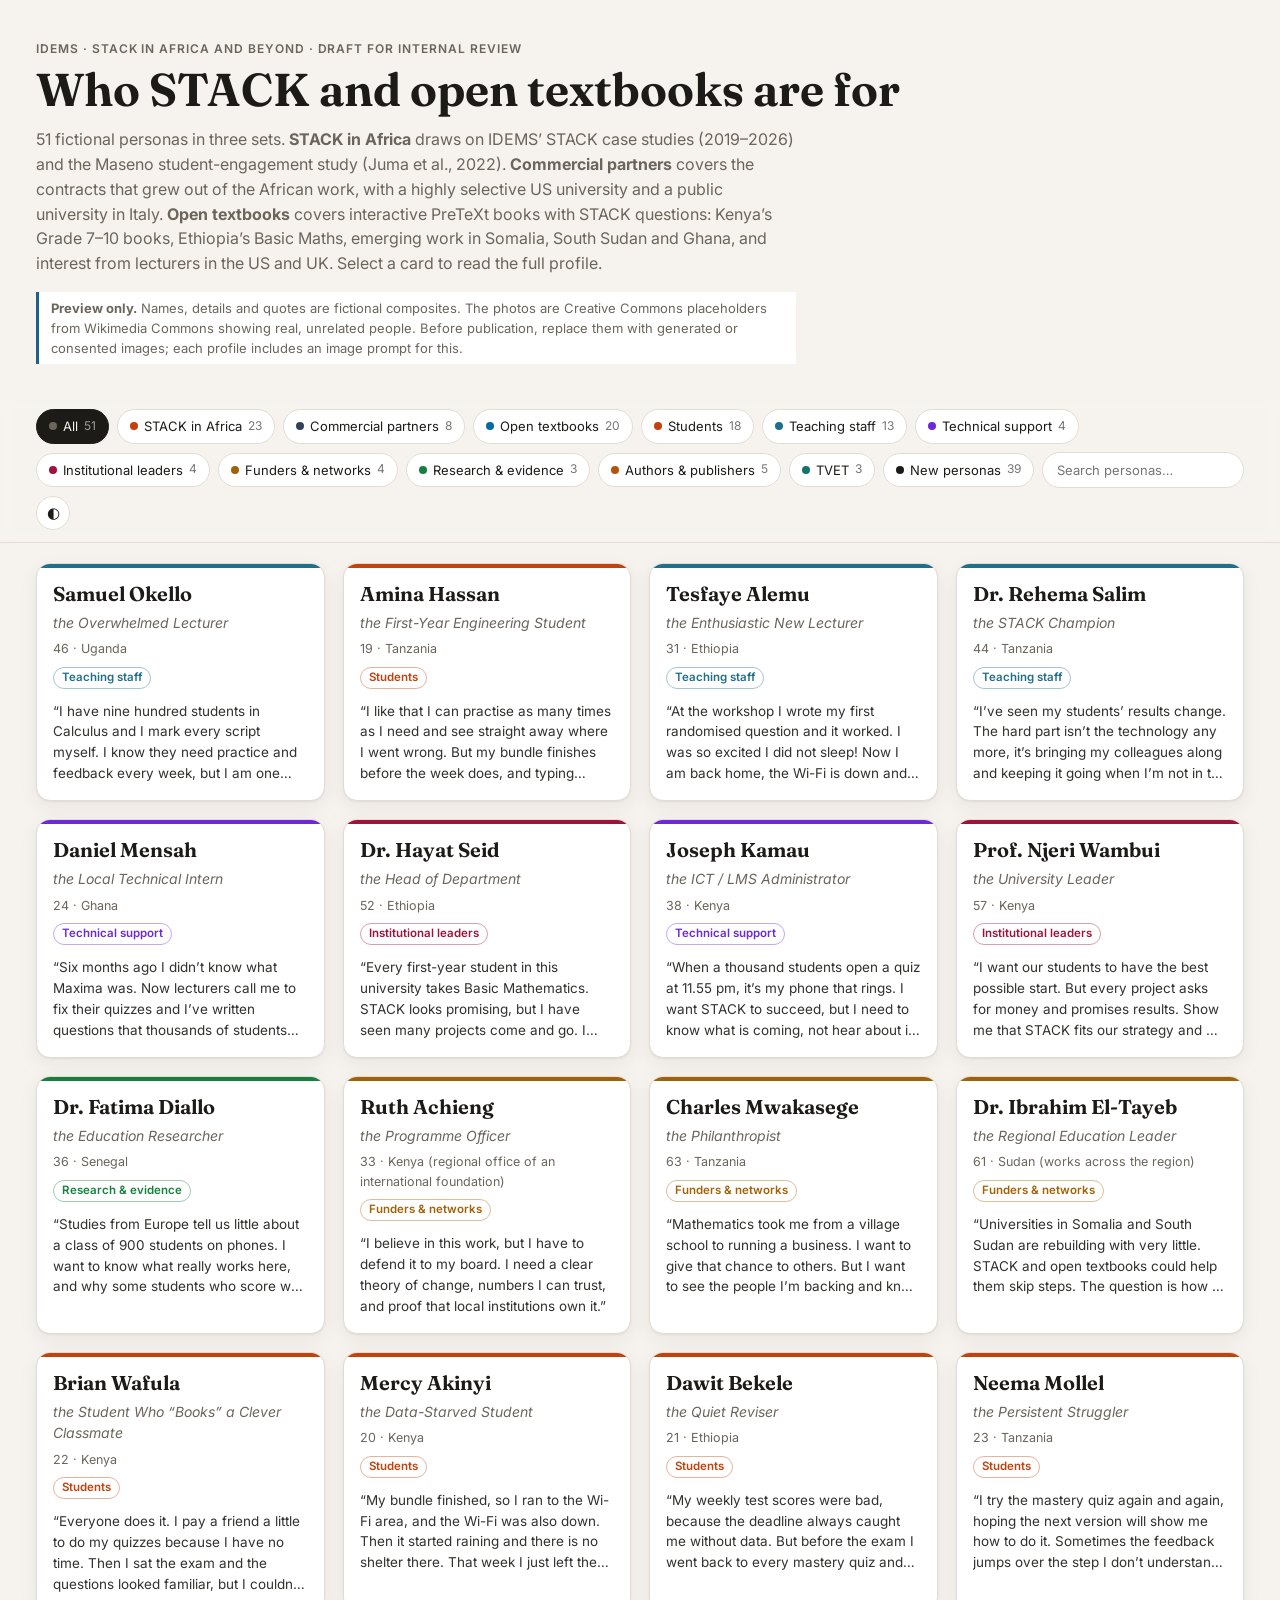
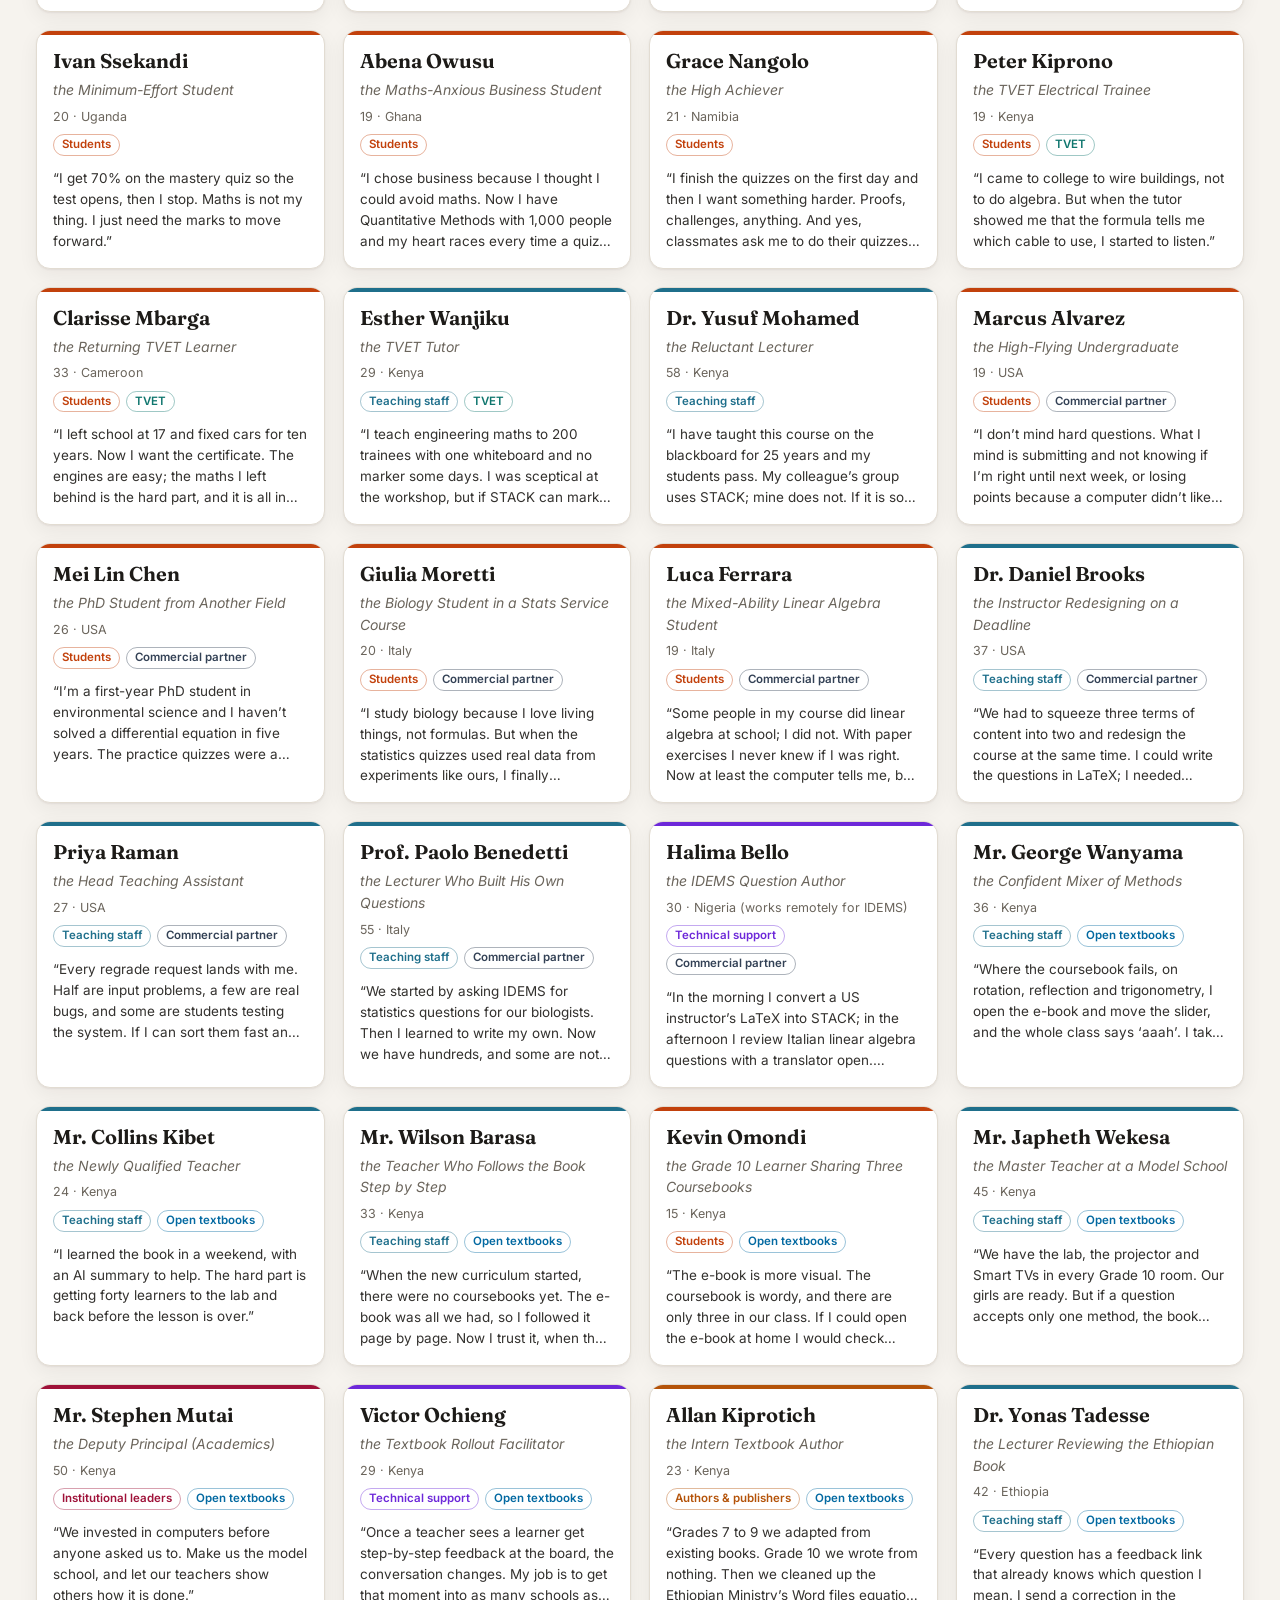
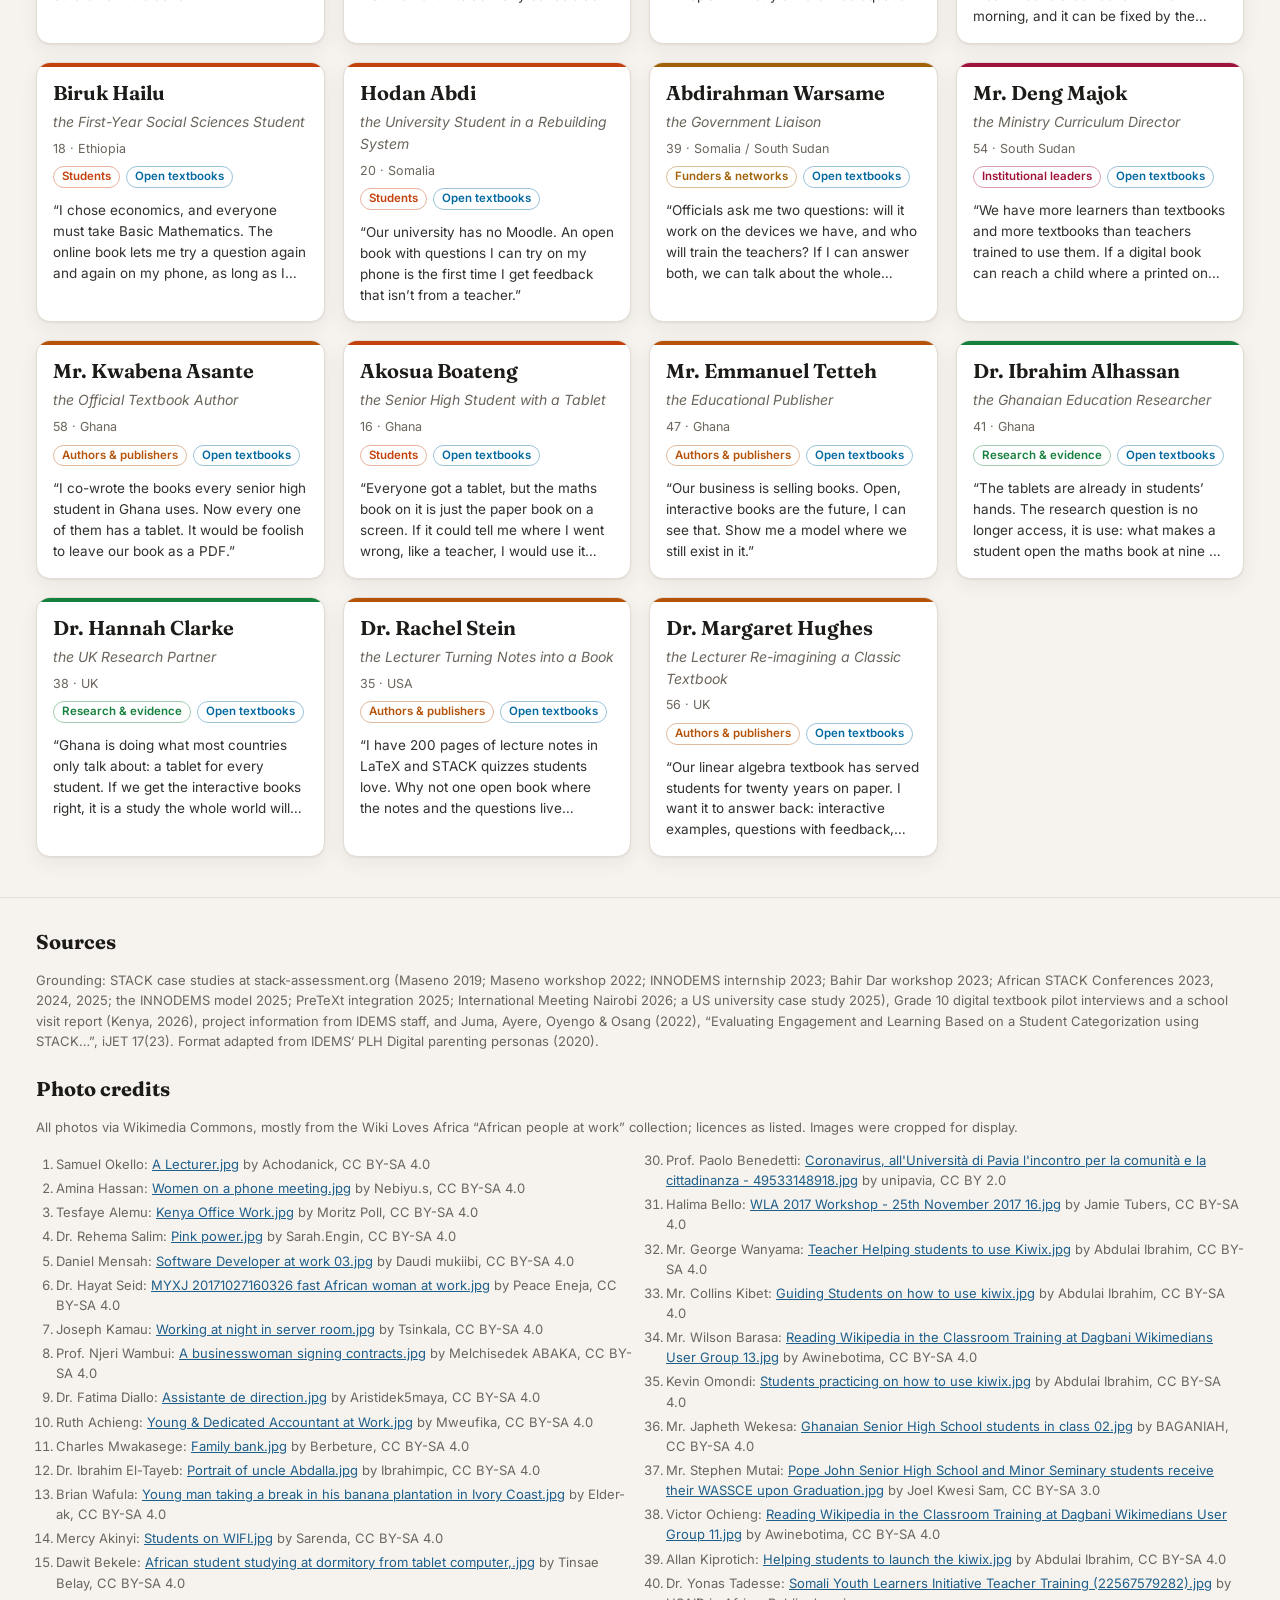
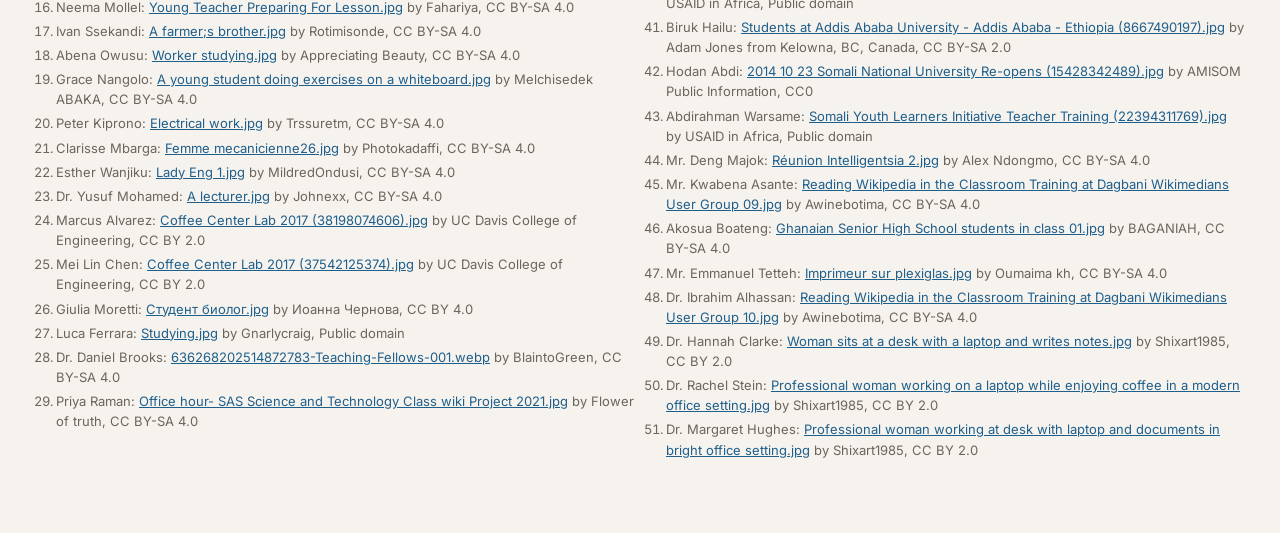
==== index.html @ 69624f54 "Fix first-name extraction for Mr/Mrs/Ms titles Co-Authored-By: Claude Opus 5.5 <noreply@anthropic.co" ====
<!doctype html>
<html lang="en">
<head>
<meta charset="utf-8">
<meta name="viewport" content="width=device-width, initial-scale=1">
<title>STACK in Africa Personas</title>
<link rel="preconnect" href="https://fonts.googleapis.com">
<link rel="preconnect" href="https://fonts.gstatic.com" crossorigin>
<link href="https://fonts.googleapis.com/css2?family=Fraunces:opsz,wght@9..144,500;9..144,650&family=Inter:wght@400;500;600&display=swap" rel="stylesheet">
<style>
:root {
  --bg: #f6f3ee;
  --surface: #ffffff;
  --surface-2: #f1ede6;
  --text: #1d1b18;
  --muted: #6b655c;
  --line: #e2dcd2;
  --accent: #1f5f8b;
  --shadow: 0 1px 2px rgba(30,25,15,.06), 0 6px 20px rgba(30,25,15,.06);
  --g-students: #c2410c;
  --g-teaching: #1f6f8b;
  --g-support: #6d28d9;
  --g-leadership: #9f1239;
  --g-funders: #a16207;
  --g-research: #15803d;
  --tvet: #0f766e;
  --commercial: #334155;
  --g-content: #b45309;
  --textbooks: #0369a1;
}
@media (prefers-color-scheme: dark) {
  :root:not([data-theme="light"]) {
    --bg: #161513; --surface: #1f1e1b; --surface-2: #2a2824; --text: #eeeae3; --muted: #a39d93;
    --line: #36332e; --accent: #7cb8e0; --shadow: 0 1px 2px rgba(0,0,0,.3), 0 6px 20px rgba(0,0,0,.25);
    --g-students: #fb923c; --g-teaching: #5ab4d6; --g-support: #a78bfa; --g-leadership: #fb7185;
    --g-funders: #facc15; --g-research: #4ade80; --tvet: #2dd4bf; --commercial: #cbd5e1; --g-content: #fbbf24; --textbooks: #38bdf8;
  }
}
:root[data-theme="dark"] {
  --bg: #161513; --surface: #1f1e1b; --surface-2: #2a2824; --text: #eeeae3; --muted: #a39d93;
  --line: #36332e; --accent: #7cb8e0; --shadow: 0 1px 2px rgba(0,0,0,.3), 0 6px 20px rgba(0,0,0,.25);
  --g-students: #fb923c; --g-teaching: #5ab4d6; --g-support: #a78bfa; --g-leadership: #fb7185;
  --g-funders: #facc15; --g-research: #4ade80; --tvet: #2dd4bf; --commercial: #cbd5e1; --g-content: #fbbf24; --textbooks: #38bdf8;
}
* { box-sizing: border-box; }
html { -webkit-text-size-adjust: 100%; }
body {
  margin: 0; background: var(--bg); color: var(--text);
  font: 15px/1.55 Inter, system-ui, -apple-system, "Segoe UI", sans-serif;
}
.wrap { max-width: 1240px; margin: 0 auto; padding: 0 16px; }
header.top { padding: 40px 0 20px; }
.eyebrow { font-size: 12px; letter-spacing: .08em; text-transform: uppercase; color: var(--muted); font-weight: 600; }
h1 { font-family: Fraunces, Georgia, serif; font-weight: 650; font-size: clamp(30px, 5vw, 46px); line-height: 1.1; margin: 6px 0 12px; }
.lede { max-width: 760px; color: var(--muted); font-size: 16px; margin: 0; }
.note {
  margin-top: 16px; max-width: 760px; font-size: 13px; color: var(--muted);
  border-left: 3px solid var(--accent); padding: 6px 12px; background: var(--surface);
}
.controls {
  position: sticky; top: 0; z-index: 5; background: color-mix(in srgb, var(--bg) 92%, transparent);
  backdrop-filter: blur(6px); padding: 12px 0; border-bottom: 1px solid var(--line); margin-bottom: 20px;
}
.controls .wrap { display: flex; flex-wrap: wrap; gap: 8px; align-items: center; }
.chip {
  border: 1px solid var(--line); background: var(--surface); color: var(--text); border-radius: 999px;
  padding: 6px 12px; font: inherit; font-size: 13px; cursor: pointer; display: inline-flex; align-items: center; gap: 6px;
}
.chip .dot { width: 8px; height: 8px; border-radius: 50%; background: var(--c, var(--muted)); }
.chip[aria-pressed="true"] { background: var(--text); color: var(--bg); border-color: var(--text); }
.chip .n { opacity: .6; font-size: 12px; }
.search {
  margin-left: auto; min-width: 0; flex: 1 1 180px; max-width: 260px; border: 1px solid var(--line); background: var(--surface);
  color: var(--text); border-radius: 999px; padding: 7px 14px; font: inherit; font-size: 13px;
}
.theme-btn { border: 1px solid var(--line); background: var(--surface); color: var(--text); border-radius: 999px; width: 34px; height: 34px; cursor: pointer; font-size: 15px; }
.grid { display: grid; grid-template-columns: repeat(auto-fill, minmax(270px, 1fr)); gap: 18px; padding-bottom: 40px; }
.card {
  background: var(--surface); border: 1px solid var(--line); border-radius: 14px; overflow: hidden;
  box-shadow: var(--shadow); display: flex; flex-direction: column; cursor: pointer; text-align: left;
  padding: 0; font: inherit; color: inherit; transition: transform .15s ease, box-shadow .15s ease;
}
.card:hover, .card:focus-visible { transform: translateY(-2px); box-shadow: 0 10px 28px rgba(30,25,15,.12); outline: none; }
.card:focus-visible { outline: 2px solid var(--accent); outline-offset: 2px; }
.card .ph { position: relative; aspect-ratio: 4/3; background: var(--surface-2); overflow: hidden; }
.card img { position: absolute; inset: 0; width: 100%; height: 100%; object-fit: cover; display: block; }
.num {
  position: absolute; top: 10px; left: 10px; background: var(--surface); color: var(--text); border-radius: 999px;
  font-size: 12px; font-weight: 600; padding: 2px 9px; box-shadow: var(--shadow);
}
.newtag {
  position: absolute; top: 10px; right: 10px; background: var(--text); color: var(--bg);
  border-radius: 999px; font-size: 11px; font-weight: 600; padding: 2px 8px; letter-spacing: .03em;
}
.card .body { padding: 14px 16px 16px; display: flex; flex-direction: column; gap: 6px; flex: 1; border-top: 4px solid var(--c); }
.name { font-family: Fraunces, Georgia, serif; font-size: 20px; font-weight: 650; line-height: 1.2; margin: 0; }
.tagline { font-style: italic; color: var(--muted); font-size: 14px; margin: 0; }
.meta { font-size: 12.5px; color: var(--muted); }
.tags { display: flex; flex-wrap: wrap; gap: 6px; margin-top: 2px; }
.tag { font-size: 11.5px; font-weight: 600; color: var(--c); border: 1px solid color-mix(in srgb, var(--c) 40%, transparent); border-radius: 999px; padding: 1px 8px; }
.card blockquote { margin: 6px 0 0; font-size: 13.5px; color: var(--text); opacity: .9; display: -webkit-box; -webkit-line-clamp: 4; -webkit-box-orient: vertical; overflow: hidden; }
.empty { color: var(--muted); padding: 40px 0; text-align: center; display: none; }

/* Profile dialog */
dialog {
  border: none; padding: 0; width: min(1000px, calc(100vw - 24px)); max-height: calc(100vh - 24px);
  border-radius: 16px; background: var(--surface); color: var(--text); box-shadow: 0 20px 60px rgba(0,0,0,.35);
}
dialog::backdrop { background: rgba(15,12,8,.55); }
.pf { display: grid; grid-template-columns: 340px 1fr; }
.pf-side { background: var(--surface-2); padding: 20px; display: flex; flex-direction: column; gap: 14px; }
.pf-side img { width: 100%; aspect-ratio: 1/1; object-fit: cover; border-radius: 10px; display: block; }
.pf-quote {
  margin: 0; background: color-mix(in srgb, var(--c) 14%, var(--surface)); border-left: 4px solid var(--c);
  padding: 14px 16px; border-radius: 8px; font-family: Fraunces, Georgia, serif; font-style: italic; font-size: 16px; line-height: 1.45;
}
.pf-main { padding: 22px 26px 26px; overflow: auto; }
.pf-head { display: flex; align-items: flex-start; gap: 12px; margin-bottom: 14px; }
.pf-head h2 { font-family: Fraunces, Georgia, serif; font-size: 28px; margin: 0; line-height: 1.15; }
.pf-head .tagline { font-size: 16px; }
.close { margin-left: auto; border: 1px solid var(--line); background: var(--surface); color: var(--text); border-radius: 999px; width: 36px; height: 36px; font-size: 18px; cursor: pointer; flex: none; }
.sections { display: grid; grid-template-columns: 1fr 1fr; gap: 6px 28px; }
.sec h3 { font-size: 12px; letter-spacing: .08em; text-transform: uppercase; margin: 14px 0 6px; color: var(--c); }
.sec ul { margin: 0; padding-left: 18px; }
.sec li { margin: 3px 0; font-size: 14px; }
.grounded { font-size: 12.5px; color: var(--muted); border-top: 1px dashed var(--line); margin-top: 18px; padding-top: 10px; }
details.prompt { font-size: 12.5px; color: var(--muted); }
details.prompt summary { cursor: pointer; font-weight: 600; color: var(--text); }
details.prompt p { margin: 8px 0 0; background: var(--surface); border: 1px solid var(--line); border-radius: 8px; padding: 10px; font-family: ui-monospace, Consolas, monospace; font-size: 12px; line-height: 1.5; }
.credit { font-size: 11.5px; color: var(--muted); }
.credit a { color: inherit; }
.nav { display: flex; gap: 8px; margin-top: 18px; }
.nav button { border: 1px solid var(--line); background: var(--surface); color: var(--text); border-radius: 999px; padding: 6px 14px; font: inherit; font-size: 13px; cursor: pointer; }

footer { border-top: 1px solid var(--line); padding: 28px 0 60px; color: var(--muted); font-size: 13px; }
footer h2 { font-family: Fraunces, Georgia, serif; color: var(--text); font-size: 20px; margin: 0 0 8px; }
footer ol { padding-left: 20px; columns: 2 380px; column-gap: 32px; }
footer li { margin: 4px 0; break-inside: avoid; }
footer a { color: var(--accent); }

@media (max-width: 760px) {
  .pf { grid-template-columns: 1fr; }
  .pf-side img { aspect-ratio: 4/3; }
  .sections { grid-template-columns: 1fr; }
  .pf-main { padding: 18px 16px 22px; }
  .search { max-width: none; margin-left: 0; flex-basis: 100%; }
}
@media print {
  .controls, .theme-btn { display: none; }
  .card { break-inside: avoid; box-shadow: none; }
}
</style>
</head>
<body>
<header class="top">
  <div class="wrap">
    <div class="eyebrow">IDEMS · STACK in Africa and beyond · Draft for internal review</div>
    <h1>Who STACK and open textbooks are for</h1>
    <p class="lede"><span id="count">51</span> fictional personas in three sets. <strong>STACK in Africa</strong> draws on IDEMS’ STACK case studies (2019–2026) and the Maseno student-engagement study (Juma et al., 2022). <strong>Commercial partners</strong> covers the contracts that grew out of the African work, with a highly selective US university and a public university in Italy. <strong>Open textbooks</strong> covers interactive PreTeXt books with STACK questions: Kenya’s Grade 7–10 books, Ethiopia’s Basic Maths, emerging work in Somalia, South Sudan and Ghana, and interest from lecturers in the US and UK. Select a card to read the full profile.</p>
    <p class="note"><strong>Preview only.</strong> Names, details and quotes are fictional composites. The photos are Creative Commons placeholders from Wikimedia Commons showing real, unrelated people. Before publication, replace them with generated or consented images; each profile includes an image prompt for this.</p>
  </div>
</header>

<nav class="controls" aria-label="Filter personas">
  <div class="wrap" id="filters"></div>
</nav>

<main class="wrap">
  <div class="grid" id="grid"></div>
  <p class="empty" id="empty">No personas match that filter.</p>
</main>

<footer>
  <div class="wrap">
    <h2>Sources</h2>
    <p>Grounding: STACK case studies at stack-assessment.org (Maseno 2019; Maseno workshop 2022; INNODEMS internship 2023; Bahir Dar workshop 2023; African STACK Conferences 2023, 2024, 2025; the INNODEMS model 2025; PreTeXt integration 2025; International Meeting Nairobi 2026; a US university case study 2025), Grade 10 digital textbook pilot interviews and a school visit report (Kenya, 2026), project information from IDEMS staff, and Juma, Ayere, Oyengo &amp; Osang (2022), “Evaluating Engagement and Learning Based on a Student Categorization using STACK…”, iJET 17(23). Format adapted from IDEMS’ PLH Digital parenting personas (2020).</p>
    <h2 style="margin-top:22px">Photo credits</h2>
    <p>All photos via Wikimedia Commons, mostly from the Wiki Loves Africa “African people at work” collection; licences as listed. Images were cropped for display.</p>
    <ol id="credits"></ol>
  </div>
</footer>

<dialog id="dlg" aria-labelledby="dlg-title"></dialog>

<script>
const GROUPS = {
  students:   { label: "Students", color: "var(--g-students)" },
  teaching:   { label: "Teaching staff", color: "var(--g-teaching)" },
  support:    { label: "Technical support", color: "var(--g-support)" },
  leadership: { label: "Institutional leaders", color: "var(--g-leadership)" },
  funders:    { label: "Funders & networks", color: "var(--g-funders)" },
  research:   { label: "Research & evidence", color: "var(--g-research)" },
  content:    { label: "Authors & publishers", color: "var(--g-content)" },
};

const PERSONAS = [
{
  id: "p01", isNew: false, group: "teaching", tvet: false, pos: "45% 35%",
  name: "Samuel Okello", tagline: "the Overwhelmed Lecturer", where: "Uganda", age: 46,
  quote: "I have nine hundred students in Calculus and I mark every script myself. I know they need practice and feedback every week, but I am one man. There has to be a better way.",
  background: ["46 years old; married with three children", "Mathematics lecturer for 14 years", "Teaches four courses a semester, including a compulsory first-year service course of 800–1,200 students", "Has no teaching assistants; gives at most two paper tests per course because that is all he can mark", "Has heard colleagues talk about STACK at a regional workshop but has never logged in"],
  looking: ["A way to give weekly practice and feedback without weekly marking", "Ready-made, good-quality questions for the courses he already teaches", "Someone nearby to call when something breaks the night before a deadline", "Proof that it works for students like his, not just in Europe"],
  hopes: ["Students who actually understand calculus rather than cram it", "Evenings and weekends back with his family", "Time to finish the research paper he started three years ago"],
  worries: ["That a new system will be one more job on top of everything else", "Students without phones or data being left behind", "Being blamed if online quizzes go wrong in front of 900 students", "Cheating he cannot see"],
  day: ["Up at 5.30 am; marks scripts before breakfast", "Lectures back-to-back in a hall where the back rows cannot hear him", "Queue of students at his office door during lunch", "Evening: more marking, then WhatsApp messages from class representatives", "Uses a laptop and an Android phone; home internet is patchy"],
  grounded: "Large service courses (500–1,200 students) and lecturers teaching four or more courses without support (Maseno 2019; Juma et al. 2022).",
  prompt: "Documentary-style photo of a Ugandan man in his mid-40s, mathematics lecturer, short greying hair, button-up shirt, standing at the front of a very large crowded university lecture hall with a stack of paper scripts under his arm, tired but determined expression, natural window light, realistic, candid, 35mm.",
},
{
  id: "p02", isNew: false, group: "students", tvet: false, pos: "55% 30%",
  name: "Amina Hassan", tagline: "the First-Year Engineering Student", where: "Tanzania", age: 19,
  quote: "I like that I can practise as many times as I need and see straight away where I went wrong. But my bundle finishes before the week does, and typing maths on this small screen takes forever.",
  background: ["19 years old; first in her family at university", "First-year engineering student taking compulsory mathematics", "Does all her coursework on a mid-range smartphone; shares a laptop with three roommates", "Buys mobile data weekly; campus Wi-Fi is slow at peak times", "Strong in school maths but shaken by the jump to university level"],
  looking: ["Practice she can do on her phone, in short sessions, offline where possible", "Feedback that shows the steps, not just right or wrong", "Help with typing expressions: brackets, powers, “*”", "Deadlines that allow for days without data"],
  hopes: ["Pass first-year maths well enough to stay in engineering", "Understand concepts rather than memorise procedures", "Make her family proud and get a good job"],
  worries: ["Losing marks because of syntax, not maths", "Running out of data on a test day", "Falling behind and being too shy to ask the lecturer", "Exam anxiety"],
  day: ["Up at 6 am; quiz practice on the bus while her bundle lasts", "Lectures and labs until 4 pm", "Studies in the library where Wi-Fi is strongest", "Does mastery quizzes late at night when the network is quieter"],
  grounded: "Most students use personal smartphones with purchased data (Maseno 2019); difficulty entering maths on phones (Nairobi 2026).",
  prompt: "Natural photo of a 19-year-old Tanzanian woman engineering student, braided hair, casual top, sitting on campus steps concentrating on a maths problem on her smartphone, notebook with equations on her lap, soft afternoon light, realistic, candid.",
},
{
  id: "p03", isNew: false, group: "teaching", tvet: false, pos: "35% 35%",
  name: "Tesfaye Alemu", tagline: "the Enthusiastic New Lecturer", where: "Ethiopia", age: 31,
  quote: "At the workshop I wrote my first randomised question and it worked. I was so excited I did not sleep! Now I am back home, the Wi-Fi is down and I have no one to ask.",
  background: ["31 years old; single", "Mathematics lecturer for three years; finished his MSc recently", "Attended a five-day STACK workshop and authored his first questions there", "Comfortable with computers but has never written LaTeX or Maxima before", "Teaches the compulsory Basic Mathematics course that every first-year student takes"],
  looking: ["A mentor he can message when a question will not behave", "Templates and examples he can adapt quickly", "A community of other new authors so he is not the only one in his department", "Recognition that authoring questions is real academic work"],
  hopes: ["Build a full STACK course for his students", "Present his work at the next African STACK Conference", "Start a PhD in mathematics education"],
  worries: ["That his questions have bugs students will find before he does", "Colleagues seeing STACK as a distraction", "Losing momentum once the workshop excitement fades", "Unreliable internet and power"],
  day: ["Morning lectures to first-year groups", "Afternoons preparing materials and invigilating", "Evenings on the STACK question bank, testing his questions on his phone", "Checks the African STACK community chat before bed"],
  grounded: "Workshop participants found authoring exciting but “time-consuming, requires a little ICT experience” (Maseno 2022, Bahir Dar 2023).",
  prompt: "Realistic photo of a 31-year-old Ethiopian man, mathematics lecturer, short hair, smart casual shirt, sitting at a desk in a modest university office smiling at a laptop showing a maths question with formulas, notebook full of equations beside him, natural light.",
},
{
  id: "p04", isNew: false, group: "teaching", tvet: false, pos: "40% 30%",
  name: "Dr. Rehema Salim", tagline: "the STACK Champion", where: "Tanzania", age: 44,
  quote: "I’ve seen my students’ results change. The hard part isn’t the technology any more, it’s bringing my colleagues along and keeping it going when I’m not in the room.",
  background: ["44 years old; married with two teenagers", "Senior lecturer in mathematics; has used STACK in her courses for six years", "Moved her department’s continuous assessment for three large courses (1,000+ students each) onto STACK", "Trains colleagues informally and presents at the African STACK Conference", "Sits on the African STACK Community leadership team"],
  looking: ["Time and recognition from her university for mentoring others", "A clear training path she can point new colleagues to", "Ways to share and reuse questions with other universities", "Data she can show management"],
  hopes: ["See STACK used across her whole department, not just in her own courses", "Build a regional network of mentors", "Publish on what has worked locally"],
  worries: ["Burnout: she is the person everyone calls", "Progress stopping if she moves or is promoted", "Uneven use across parallel groups making students’ experiences unfair", "Funding for servers and support"],
  day: ["Up at 5 am for prayers; prepares children for school", "Lectures in the morning; afternoon meetings", "Answers colleagues’ STACK questions on WhatsApp throughout the day", "Reviews analytics to see which topics students struggle with"],
  grounded: "Long-term adopters at Dar es Salaam, MMUST and Maseno; the Community Leadership Team set up in 2023; uneven uptake across groups (Nairobi 2026).",
  prompt: "Warm realistic portrait of a confident Tanzanian woman in her mid-40s wearing a patterned hijab, senior mathematics lecturer, seated at an office desk with a laptop open to a quiz analytics dashboard, colleague leaning in to look, natural light, candid.",
},
{
  id: "p05", isNew: false, group: "support", tvet: false, pos: "45% 40%",
  name: "Daniel Mensah", tagline: "the Local Technical Intern", where: "Ghana", age: 24,
  quote: "Six months ago I didn’t know what Maxima was. Now lecturers call me to fix their quizzes and I’ve written questions that thousands of students use. I just hope there’s a job at the end of it.",
  background: ["24 years old; single", "Recent mathematics graduate", "One of the first interns at a new local STACK hub organisation", "Authors and reviews questions, sets up Moodle courses and supports lecturers", "Learning LaTeX, HTML and JavaScript as he goes; mentored remotely by experienced staff"],
  looking: ["Structured mentoring and code review", "A recognised certificate or career pathway", "Peers in other countries to learn from", "A reliable laptop and internet"],
  hopes: ["Become a STACK trainer and lead his own team", "Do a Master’s in mathematics education or data science", "Help build the hub into a lasting organisation"],
  worries: ["Short-term contracts and no clear next step", "Being out of his depth when a lecturer’s course breaks before an exam", "Juggling requests from several universities at once", "Remote training that does not fit local realities"],
  day: ["Weekly team meeting online with mentors", "Morning: authors and peer-reviews questions", "Afternoon: on site at a university helping a lecturer set up a course", "Evening: tutorials on Maxima; helps students locked out of Moodle"],
  grounded: "INNODEMS internship 2023 (four interns grew to 14 staff by 2025); GHAIDEMS volunteering to host 2027 (Nairobi 2026).",
  prompt: "Realistic photo of a 24-year-old Ghanaian man, recent graduate, short hair, black t-shirt, smiling while working on a laptop at a shared office desk with code and maths on screen, other workstations in background, bright natural light.",
},
{
  id: "p06", isNew: false, group: "leadership", tvet: false, pos: "70% 22%",
  name: "Dr. Hayat Seid", tagline: "the Head of Department", where: "Ethiopia", age: 52,
  quote: "Every first-year student in this university takes Basic Mathematics. STACK looks promising, but I have seen many projects come and go. I need it to work for 6,000 students, and after the funding ends.",
  background: ["52 years old; married with four children", "Head of a mathematics department with 30+ staff", "Responsible for a compulsory course taken by every first-year student", "Has had to deliver remedial courses and exit-exam preparation at short notice under national policy", "Signed her department up to a cross-university teaching team"],
  looking: ["Clear evidence that STACK improves results in her context", "A realistic plan for staffing, servers and support", "Shared materials she can adopt instead of building from scratch", "Formal agreements that protect her department’s ownership"],
  hopes: ["A consistent, high-quality Basic Mathematics course across all sections", "Staff workload that is manageable", "A department known nationally for good teaching"],
  worries: ["Pilots that depend on one enthusiastic person", "National policy changes arriving with weeks’ notice", "Political instability disrupting teaching", "Server capacity at exam time"],
  day: ["Early meetings with the dean and faculty", "Timetabling and staffing crises before lunch", "Reviews exam papers and course reports", "Evenings reading Ministry circulars and emails at home"],
  grounded: "Bahir Dar 2023 (remedial courses, exit exams, a redesigned course for up to 1,500 students); MoU and collaborative teaching team (2025).",
  prompt: "Realistic photo of an Ethiopian woman in her early 50s wearing a light headscarf, head of a university mathematics department, seated at an office desk reviewing a printed course report with a laptop open, shelves of files behind, calm and authoritative, natural light.",
},
{
  id: "p07", isNew: false, group: "support", tvet: false, pos: "50% 40%",
  name: "Joseph Kamau", tagline: "the ICT / LMS Administrator", where: "Kenya", age: 38,
  quote: "When a thousand students open a quiz at 11.55 pm, it’s my phone that rings. I want STACK to succeed, but I need to know what is coming, not hear about it at midnight.",
  background: ["38 years old; married with two children", "Runs the university’s Moodle and other systems with a team of three", "Supports every faculty, not just mathematics", "Has upgraded Moodle and seen plugins break afterwards", "Has a limited budget for servers and bandwidth"],
  looking: ["Assessment calendars from lecturers in advance", "Clear technical requirements and a contact at the STACK hub", "Help with load testing and plugin upgrades", "Recognition from academics for the support his team provides"],
  hopes: ["Stable, secure systems that people trust", "A proper budget and a bigger team", "Being treated as a partner, not a help desk"],
  worries: ["Peak load during test weeks", "Being blamed when something fails", "Security and data protection", "Too many systems and too few people"],
  day: ["Checks overnight server alerts at 6.30 am", "Morning: helpdesk tickets and account issues", "Afternoon: meetings with faculties about new systems", "Often back online late at night during exam periods"],
  grounded: "Universities without Moodle hosted by IDEMS; plugin issues after upgrades (Maseno 2022); server capacity constraints (2025).",
  prompt: "Realistic photo of a 38-year-old Kenyan man, university IT systems administrator, wearing a dark blazer over a shirt, standing in a server room beside racks with blinking lights, holding a phone, slightly tired but focused, cool lighting.",
},
{
  id: "p08", isNew: false, group: "leadership", tvet: false, pos: "55% 45%",
  name: "Prof. Njeri Wambui", tagline: "the University Leader", where: "Kenya", age: 57,
  quote: "I want our students to have the best possible start. But every project asks for money and promises results. Show me that STACK fits our strategy and will still be here in five years.",
  background: ["57 years old; married; grandmother of one", "Deputy Vice-Chancellor (Academic Affairs)", "Responsible for teaching quality, e-learning strategy and accreditation", "Has spoken publicly in support of STACK after a conference on her campus", "Faces a tight budget and pressure from government and accreditors"],
  looking: ["A concise case: impact, cost and risks", "Evidence from comparable universities", "A path to institution-wide adoption, not a single-department pilot", "Partnerships that raise the university’s profile"],
  hopes: ["Better pass rates in first-year mathematics", "A reputation for innovation in teaching", "Graduates who can compete regionally and internationally"],
  worries: ["Investing in something that collapses when external support ends", "Academic integrity in online assessment", "Unequal student access to devices and data", "Staff resistance to change"],
  day: ["Senate, committee and board meetings for most of the day", "Signs off budgets and partnership agreements", "Opens conferences and workshops", "Reads reports at home in the evening"],
  grounded: "Vice-Chancellors publicly backing STACK (Maseno 2022, MMUST 2023); the need for institutional commitment (2024, 2026).",
  prompt: "Professional realistic portrait of a Kenyan woman in her late 50s, deputy vice-chancellor, elegant blouse and short natural hair, seated at a large office desk signing documents, flowers and files on the desk, warm confident smile, bright office light.",
},
{
  id: "p09", isNew: false, group: "research", tvet: false, pos: "40% 30%",
  name: "Dr. Fatima Diallo", tagline: "the Education Researcher", where: "Senegal", age: 36,
  quote: "Studies from Europe tell us little about a class of 900 students on phones. I want to know what really works here, and why some students who score well online still fail the exam.",
  background: ["36 years old; married with one child", "Lecturer and researcher in mathematics education", "Interested in learning analytics and formative assessment", "Works in French; most STACK materials and literature are in English", "Collaborates with colleagues in Kenya and Europe"],
  looking: ["Access to anonymised quiz and exam data", "Research partners and co-authors in the STACK community", "Funding for interviews and focus groups, not just log data", "Materials and training in French"],
  hopes: ["Publish evidence that shapes practice in African universities", "Lead a multi-country study", "Bring STACK to Francophone universities"],
  worries: ["Moodle logs that do not show real time on task", "Ethics and data protection", "Research that never reaches lecturers’ practice", "Balancing teaching load with research time"],
  day: ["Morning lectures", "Afternoon analysing data and writing", "Online calls with collaborators across time zones", "Evenings reading literature after her child is asleep"],
  grounded: "Juma et al. (2022) mixed-methods study; Moodle duration data unreliable; expansion to Francophone Africa (2025).",
  prompt: "Realistic photo of a Senegalese woman in her mid-30s, education researcher, long braids, colourful print dress, sitting at a cluttered desk with a laptop showing scatter plots and printed papers, looking up with a thoughtful smile, natural daylight.",
},
{
  id: "p10", isNew: false, group: "funders", tvet: false, pos: "35% 40%",
  name: "Ruth Achieng", tagline: "the Programme Officer", where: "Kenya (regional office of an international foundation)", age: 33,
  quote: "I believe in this work, but I have to defend it to my board. I need a clear theory of change, numbers I can trust, and proof that local institutions own it.",
  background: ["33 years old; single", "Programme officer for higher-education grants in East Africa", "Manages a portfolio of 12 grants; reports to a head office abroad", "Former secondary maths teacher", "Visits grantees two or three times a year"],
  looking: ["Clear, measurable outcomes and realistic timelines", "Evidence of scale and sustainability beyond the grant", "Stories of students and lecturers she can share", "Strong partners with local leadership"],
  hopes: ["Fund work that changes how a whole region teaches mathematics", "Build local capacity rather than dependency", "Be promoted to lead the education portfolio"],
  worries: ["Projects that stop when funding stops", "Weak monitoring and evaluation", "Over-promising in proposals", "Shifting priorities at head office"],
  day: ["Morning video calls with head office", "Reviews reports and budgets", "Field visit or grantee meeting in the afternoon", "Writes board papers in the evening"],
  grounded: "Funding and sustainability as recurring challenges (INNODEMS 2025); conferences run on <$10k budgets (2022, 2023).",
  prompt: "Realistic photo of a Kenyan woman in her early 30s, grants programme officer, hair neatly braided back, navy blouse, writing notes at a desk beside a laptop in a modern office, focused expression, soft natural light.",
},
{
  id: "p11", isNew: false, group: "funders", tvet: false, pos: "75% 45%",
  name: "Charles Mwakasege", tagline: "the Philanthropist", where: "Tanzania", age: 63,
  quote: "Mathematics took me from a village school to running a business. I want to give that chance to others. But I want to see the people I’m backing and know my money did something real.",
  background: ["63 years old; married with four grown children", "Founded a successful finance and logistics business", "Funds scholarships through a family foundation", "Not an academic; trusts people more than proposals", "Recently heard a student speak about STACK at an event"],
  looking: ["Inspiring, concrete stories of impact", "Small, visible investments that can grow", "Trustworthy local leaders", "Opportunities to visit and meet students"],
  hopes: ["More young people from poor backgrounds succeeding in STEM", "A legacy in his country’s universities", "His children continuing the foundation"],
  worries: ["Money disappearing into overheads", "Projects that depend on foreigners", "Not understanding the technology well enough to judge it"],
  day: ["Still goes to the office most mornings", "Meetings with business partners", "Afternoons on foundation work and community events", "Evenings with family"],
  grounded: "Diverse, often small funders behind conferences and hubs (2022–2026); emphasis on local ownership.",
  prompt: "Realistic photo of a Tanzanian man in his early 60s, successful businessman and philanthropist, grey suit and tie, seated at a desk shaking hands with a young university student, office setting, warm and dignified, natural light.",
},
{
  id: "p12", isNew: false, group: "funders", tvet: false, pos: "50% 30%",
  name: "Dr. Ibrahim El-Tayeb", tagline: "the Regional Education Leader", where: "Sudan (works across the region)", age: 61,
  quote: "Universities in Somalia and South Sudan are rebuilding with very little. STACK and open textbooks could help them skip steps. The question is how to adapt it to each country, not copy it.",
  background: ["61 years old; married with five children", "Former professor of mathematics; now leads a regional mathematics network", "Works with ministries, mathematical societies and universities", "Has lived through conflict and displacement of his own institution", "Champions open educational resources"],
  looking: ["Models that work with weak infrastructure, e.g. PreTeXt textbooks without Moodle", "Partnerships with ministries and funders", "Peer support between established and new universities", "Training that can be cascaded locally"],
  hopes: ["STACK and open books adopted in conflict-affected countries", "A strong African mathematics community", "National policy that values formative assessment"],
  worries: ["Infrastructure and security in fragile regions", "Initiatives that only reach a few elite universities", "Coordination across many stakeholders"],
  day: ["Calls with ministry officials and university leaders", "Writes policy briefs and grant proposals", "Travels often for regional meetings", "Mentors younger academics in the evenings"],
  grounded: "Support to University of Juba and Somali National University; PreTeXt as an alternative where an LMS is limited; policy engagement (2025).",
  prompt: "Realistic portrait of a Sudanese man in his early 60s, grey hair and moustache, striped shirt, leaning on a railing outdoors with a city behind, warm and wise expression, golden-hour light.",
},
{
  id: "p13", isNew: true, group: "students", tvet: false, pos: "55% 55%",
  name: "Brian Wafula", tagline: "the Student Who “Books” a Clever Classmate", where: "Kenya", age: 22,
  quote: "Everyone does it. I pay a friend a little to do my quizzes because I have no time. Then I sat the exam and the questions looked familiar, but I couldn’t write anything. I was only cheating myself.",
  background: ["22 years old; third-year education student taking a compulsory maths unit", "Works evenings and weekends at a relative’s shop to pay fees", "Pays a strong classmate to do his weekly STACK quizzes", "His quiz scores are good but his exam scores are very low", "Doesn’t see this as cheating; it feels like normal “help”"],
  looking: ["A way to keep up with the quizzes alongside his job", "Flexible deadlines", "Practice that feels worth his time", "To pass and graduate"],
  hopes: ["Graduate and become a secondary school teacher", "Support his younger siblings through school"],
  worries: ["Failing the course and paying to repeat it", "Being caught", "Disappointing his family", "Not actually understanding the maths he will one day teach"],
  day: ["Morning lectures, often late after a night shift", "Afternoons at the shop", "Sends money to a classmate by mobile money when quizzes open", "Crams the night before the exam"],
  grounded: "Juma et al. (2022) group A: high quiz scores, failed exam; 17/20 interviewees and 31/32 focus-group participants described paying peers; typically one attempt per quiz.",
  prompt: "Realistic candid photo of a 22-year-old Kenyan man, university student, green polo shirt, sitting under a shaded shelter outdoors looking at his phone with a conflicted expression, natural light, documentary style.",
},
{
  id: "p14", isNew: true, group: "students", tvet: false, pos: "40% 35%",
  name: "Mercy Akinyi", tagline: "the Data-Starved Student", where: "Kenya", age: 20,
  quote: "My bundle finished, so I ran to the Wi-Fi area, and the Wi-Fi was also down. Then it started raining and there is no shelter there. That week I just left the quiz.",
  background: ["20 years old; second-year actuarial science student", "From a rural family; lives in a shared hostel off campus", "Has a cheap Android phone with a cracked screen; no laptop", "Can afford about one data bundle a week", "Motivated and capable, but often misses test-quiz deadlines"],
  looking: ["Quizzes that use little data or work offline", "Longer windows for test quizzes", "Reliable, sheltered Wi-Fi spots on campus", "Lecturers who understand access problems"],
  hopes: ["Graduate with good grades and become an actuary", "Buy a laptop", "Help her family financially"],
  worries: ["Losing marks for reasons that have nothing to do with maths", "Her phone breaking", "Being seen as lazy", "Weekends when campus Wi-Fi is off"],
  day: ["Walks 30 minutes to campus", "Lectures in the morning; waits at the Wi-Fi spot at lunch", "Downloads notes when the signal is good", "Studies with friends who have laptops in the evening"],
  grounded: "Juma et al. (2022): 15/20 interviewees cited devices and data; about 20% of students affected; Wi-Fi areas without shelter.",
  prompt: "Realistic candid photo of a 20-year-old Kenyan woman university student standing outdoors on a campus path holding an old smartphone up searching for signal, cloudy sky threatening rain, another student nearby also on a phone, documentary style.",
},
{
  id: "p15", isNew: true, group: "students", tvet: false, pos: "45% 40%",
  name: "Dawit Bekele", tagline: "the Quiet Reviser", where: "Ethiopia", age: 21,
  quote: "My weekly test scores were bad, because the deadline always caught me without data. But before the exam I went back to every mastery quiz and practised until I understood. That is how I passed.",
  background: ["21 years old; third-year mathematics student", "Lives in a dormitory with five others; shares one tablet", "Often misses weekly test-quiz deadlines", "Uses the mastery quizzes, with feedback, as his main revision tool", "Quiet in class; rarely asks lecturers questions"],
  looking: ["Mastery quizzes that stay open all semester", "Worked solutions he can study offline", "Revision quizzes before exams", "A study group"],
  hopes: ["Graduate and teach mathematics at a secondary school", "Pass the national exit exam", "Maybe study for a Master’s abroad"],
  worries: ["Low continuous-assessment marks pulling his grade down", "Power cuts in the dormitory", "The national exit exam"],
  day: ["Morning classes", "Afternoon in the library", "Evening revising on the shared tablet with earphones in", "Late-night practice when others are asleep"],
  grounded: "Juma et al. (2022) group C: below-average quiz scores but passed by revising with mastery quizzes; Ethiopian exit exams (2023).",
  prompt: "Realistic photo of a 21-year-old Ethiopian male student in a dormitory room, earphones in, working through maths problems on a tablet propped on a desk, bunk bed behind, focused, soft evening light.",
},
{
  id: "p16", isNew: true, group: "students", tvet: false, pos: "55% 45%",
  name: "Neema Mollel", tagline: "the Persistent Struggler", where: "Tanzania", age: 23,
  quote: "I try the mastery quiz again and again, hoping the next version will show me how to do it. Sometimes the feedback jumps over the step I don’t understand. I’m not a fast learner, but I don’t give up.",
  background: ["23 years old; second-year BEd (mathematics) student", "Weak secondary-school maths background; got in through a bridging programme", "Makes many attempts on each quiz, sometimes 5–10", "Often marked wrong for answers she believes are right (input format)", "Embarrassed to ask questions in a class of 700"],
  looking: ["Feedback that shows every step", "Easier warm-up questions before harder ones", "Clear help on how to type answers", "Someone to explain in Swahili when she is stuck"],
  hopes: ["Pass and become a primary or secondary maths teacher", "Prove to herself she can do mathematics", "Be the teacher she never had"],
  worries: ["Her exam score not matching her effort", "Being labelled as weak", "Running out of time"],
  day: ["Lectures in the morning", "Works through mastery quizzes in a quiet corner of the hostel", "Asks a friend for help after supper", "Revises from her own handwritten notes"],
  grounded: "Juma et al. (2022) group D: many attempts but low exam scores; about 20% said feedback lacked steps; the quote “I’m not a fast learner”.",
  prompt: "Realistic photo of a 23-year-old Tanzanian woman student with short locs, sitting by a window working through a maths problem on paper with her phone beside her, determined expression, natural window light.",
},
{
  id: "p17", isNew: true, group: "students", tvet: false, pos: "50% 30%",
  name: "Ivan Ssekandi", tagline: "the Minimum-Effort Student", where: "Uganda", age: 20,
  quote: "I get 70% on the mastery quiz so the test opens, then I stop. Maths is not my thing. I just need the marks to move forward.",
  background: ["20 years old; first-year statistics student (it was not his first choice)", "Sociable, popular, active in student politics and football", "Does exactly enough to unlock each test quiz", "Rarely reads feedback", "Not struggling with access; struggling with interest"],
  looking: ["Something that shows why this maths matters to him", "Short, game-like practice", "Recognition when he does well", "Friends to study with"],
  hopes: ["Transfer to a business degree", "Start his own company", "Have a good time at university"],
  worries: ["Retakes eating his holidays", "Disappointing his parents, who pay his fees", "Being bored"],
  day: ["Wakes late; skips early lectures", "Football training in the afternoon", "Does quizzes on his phone minutes before they close", "Evenings with friends"],
  grounded: "Juma et al. (2022): low motivation and disinterest in mathematics (“just did the quizzes to get the minimum score”).",
  prompt: "Realistic photo of a 20-year-old Ugandan young man, friendly grin, t-shirt, backpack over one shoulder, standing among green banana leaves on the edge of a campus, holding a phone casually, natural light.",
},
{
  id: "p18", isNew: true, group: "students", tvet: false, pos: "85% 40%",
  name: "Abena Owusu", tagline: "the Maths-Anxious Business Student", where: "Ghana", age: 19,
  quote: "I chose business because I thought I could avoid maths. Now I have Quantitative Methods with 1,000 people and my heart races every time a quiz opens.",
  background: ["19 years old; first-year business administration student", "Took a compulsory mathematics service course she did not expect", "Was told at school that she was “not a maths person”", "Diligent, organised and hard-working in every other subject", "Has a laptop and good data, but avoids opening the quizzes"],
  looking: ["Low-stakes practice where mistakes are private", "Encouraging feedback", "Examples connected to business and money", "Reassurance that she can improve"],
  hopes: ["Pass without fear", "Start a fashion business", "Feel confident with numbers"],
  worries: ["Timed tests", "Failing in front of her friends", "Losing her scholarship"],
  day: ["Lectures and group work", "Leaves the maths quiz until the last moment", "Studies in the library with headphones", "Calls her mother in the evening"],
  grounded: "Large service courses for non-maths programmes (Juma et al. 2022); mathematics anxiety as a theme (Kiratu keynote, 2024).",
  prompt: "Realistic photo of a 19-year-old Ghanaian woman business student with braids and glasses, sitting at a library desk with one hand on her forehead, looking anxiously at a laptop showing a maths quiz, bookshelves behind, natural light.",
},
{
  id: "p19", isNew: true, group: "students", tvet: false, pos: "35% 50%",
  name: "Grace Nangolo", tagline: "the High Achiever", where: "Namibia", age: 21,
  quote: "I finish the quizzes on the first day and then I want something harder. Proofs, challenges, anything. And yes, classmates ask me to do their quizzes for them. I say no, but it’s not easy.",
  background: ["21 years old; third-year mathematics and statistics student", "Top of her class; tutors younger students", "Often finishes the weekly quizzes in one attempt", "Is regularly offered money to do other students’ quizzes", "Wants to do postgraduate study"],
  looking: ["Extension and challenge questions, including proofs", "Chances to author questions or tutor", "Recommendations and research opportunities", "Contact with the wider STACK community"],
  hopes: ["A scholarship for a Master’s in applied mathematics", "Become a lecturer", "Show girls in her community that maths is for them"],
  worries: ["Boredom and being held back", "Pressure from classmates", "Lack of funding for further study"],
  day: ["Lectures; then tutoring sessions", "Works ahead on next week’s material", "Helps her younger brother with homework", "Reads about AI and maths online"],
  grounded: "The 5-quiz model with extension quizzes and STACK proof questions (2024); the peers who do others’ quizzes (Juma et al. 2022); student authors (Dar es Salaam).",
  prompt: "Realistic photo of a 21-year-old Namibian woman mathematics student in a yellow top, smiling as she writes a proof on a whiteboard, bright classroom, confident, natural light.",
},
{
  id: "p20", isNew: true, group: "students", tvet: true, pos: "45% 35%",
  name: "Peter Kiprono", tagline: "the TVET Electrical Trainee", where: "Kenya", age: 19,
  quote: "I came to college to wire buildings, not to do algebra. But when the tutor showed me that the formula tells me which cable to use, I started to listen.",
  background: ["19 years old; first-year Diploma in Electrical Engineering at a technical training institute", "Practical learner; best in the workshop, weakest in the classroom", "Entry maths grade was low", "Uses a basic Android phone; college computer lab is often booked", "Helps his uncle on wiring jobs at weekends"],
  looking: ["Maths linked directly to his trade", "Short practice on his phone", "Clear feedback in simple English", "Hands-on rather than theory-heavy learning"],
  hopes: ["Pass national exams and get licensed", "Start his own electrical contracting business", "Maybe continue to a degree later"],
  worries: ["Failing the maths unit and repeating the year", "The cost of fees and data", "Exams that test theory he will never use"],
  day: ["Workshop practicals in the morning", "Theory and maths classes in the afternoon", "Evening revision with classmates", "Weekend jobs with his uncle"],
  grounded: "TVET integration (2024); training of TVET tutors (INNODEMS 2025); multi-level integration including polytechnics and TVETs (2025).",
  prompt: "Realistic photo of a 19-year-old Kenyan male technical college trainee in a black t-shirt working with tools in a bright electrical workshop with benches and equipment behind, concentrating, natural light.",
},
{
  id: "p21", isNew: true, group: "students", tvet: true, pos: "25% 50%",
  name: "Clarisse Mbarga", tagline: "the Returning TVET Learner", where: "Cameroon", age: 33,
  quote: "I left school at 17 and fixed cars for ten years. Now I want the certificate. The engines are easy; the maths I left behind is the hard part, and it is all in English online.",
  background: ["33 years old; married with two children", "Experienced mechanic returning to formal training in automotive engineering", "Studies part-time while working at a garage", "Francophone; most online maths resources she finds are in English", "Uses her phone and the garage’s laptop"],
  looking: ["Refresher maths she can do in short evening sessions", "Materials in French", "Flexible deadlines that fit work and family", "Practical examples: ratios, torque, fuel consumption"],
  hopes: ["Earn a recognised qualification", "Open her own garage and train other women", "Be a role model for her daughters"],
  worries: ["Not having time", "Being older than her classmates", "Feeling foolish about forgotten school maths", "Fees"],
  day: ["Garage from 7.30 am", "Classes three afternoons a week", "Cooks and helps children with homework", "Studies after 9 pm on her phone"],
  grounded: "TVET expansion (2024–2025); Francophone Africa and Cameroon’s interest (2025, 2026).",
  prompt: "Realistic photo of a 33-year-old Cameroonian woman mechanic in grey work overalls and glasses, smiling while using a laptop on a workbench in a busy garage with a car on a lift behind, natural light.",
},
{
  id: "p22", isNew: true, group: "teaching", tvet: true, pos: "40% 25%",
  name: "Esther Wanjiku", tagline: "the TVET Tutor", where: "Kenya", age: 29,
  quote: "I teach engineering maths to 200 trainees with one whiteboard and no marker some days. I was sceptical at the workshop, but if STACK can mark their practice, I can spend my time in the workshop with them.",
  background: ["29 years old; single", "Tutor in mechanical and electrical engineering at a technical training institute", "Teaches engineering mathematics and workshop practice", "Attended a STACK training for TVET tutors", "Has never used Moodle; college ICT support is minimal"],
  looking: ["Question banks matched to the TVET curriculum, not university courses", "Training that respects her time", "Simple set-up, or hosting by a partner", "Evidence that it helps practical learners"],
  hopes: ["Better pass rates in national exams", "Promotion to head of department", "A degree in technical education"],
  worries: ["Trainees without smartphones", "Extra workload with no extra pay", "Materials designed for universities, not TVET", "Losing contact with support after training"],
  day: ["Workshop supervision in the morning", "Maths classes after lunch", "Marks practical logbooks in the staffroom", "Evening classes twice a week"],
  grounded: "TVET tutor training (INNODEMS 2025); TVET participation from 2024; materials needing adaptation to context.",
  prompt: "Realistic photo of a 29-year-old Kenyan woman technical college tutor in a green work coat demonstrating equipment in an engineering workshop, hair tied back, focused, natural light.",
},
{
  id: "p23", isNew: true, group: "teaching", tvet: false, pos: "60% 20%",
  name: "Dr. Yusuf Mohamed", tagline: "the Reluctant Lecturer", where: "Kenya", age: 58,
  quote: "I have taught this course on the blackboard for 25 years and my students pass. My colleague’s group uses STACK; mine does not. If it is so good, why do their exam results not match their quiz marks?",
  background: ["58 years old; married with grown children", "Senior lecturer; teaches one of several parallel groups of a large course", "Prefers chalk, paper tests and his own notes", "Not against technology, but has seen several initiatives disappear", "Respected by colleagues; his opinion carries weight in the department"],
  looking: ["Evidence that convinces him, from his own students", "Help that does not require him to learn programming", "Assurance about cheating and integrity", "Respect for his experience"],
  hopes: ["Retire knowing his students learned properly", "Keep high standards in the department", "See younger colleagues succeed"],
  worries: ["Students cheating on online quizzes", "Technology replacing real teaching", "Being made to look outdated", "Extra work close to retirement"],
  day: ["Arrives early and prepares notes by hand", "Lectures with chalk and board", "Marks scripts at his desk", "Mentors junior staff over tea"],
  grounded: "Uneven STACK adoption between parallel groups at MMUST; gaps between continuous assessment and exam results (Nairobi 2026); resistance to new methods (2024).",
  prompt: "Realistic photo of a Kenyan man in his late 50s, senior mathematics lecturer in a white kanzu and kofia, writing equations on a whiteboard in a modest classroom with students seated at wooden desks, natural light.",
},
{
  id: "p24", isNew: true, context: "commercial", group: "students", tvet: false, pos: "30% 30%",
  name: "Marcus Alvarez", tagline: "the High-Flying Undergraduate", where: "USA", age: 19,
  quote: "I don’t mind hard questions. What I mind is submitting and not knowing if I’m right until next week, or losing points because a computer didn’t like how I wrote my answer. Give me instant feedback and a way to appeal, and I’m in.",
  background: ["19 years old; second-year physics major at a highly selective university", "Top of his high-school class; used to getting things right first time", "Takes a required applied-maths course (differential equations) alongside heavy lab and problem-set loads", "Laptop, fast campus internet; time is his scarce resource, not access", "Sceptical of automated grading until he trusts it"],
  looking: ["Immediate feedback and the chance to retry (adaptive mode)", "Questions that test understanding, not tedious algebra", "A fair, quick way to request a regrade", "Questions sized to fit around his other problem sets"],
  hopes: ["Go to graduate school in theoretical physics", "Master the maths properly rather than just survive it", "A research internship next summer"],
  worries: ["Losing points to input syntax or a badly written question", "Questions that take far too long for what they teach", "Grades affecting graduate applications", "Burnout"],
  day: ["Morning lectures and labs", "Afternoon research group meeting", "Problem sets with friends until late evening", "Does the weekly STACK quiz before starting the written problem set, to warm up"],
  grounded: "Case study of a STACK introduction at a highly selective US university (2025): frustration with deferred feedback, 86% rated adaptive mode “very useful”, a regrade request system, early questions felt too time-consuming.",
  prompt: "Realistic photo of a 19-year-old American male undergraduate with shoulder-length dark hair, t-shirt, working on a laptop at a table in a modern university study space, confident and focused, natural light.",
},
{
  id: "p25", isNew: true, context: "commercial", group: "students", tvet: false, pos: "45% 35%",
  name: "Mei Lin Chen", tagline: "the PhD Student from Another Field", where: "USA", age: 26,
  quote: "I’m a first-year PhD student in environmental science and I haven’t solved a differential equation in five years. The practice quizzes were a lifeline, as long as I could fit them between lab shifts.",
  background: ["26 years old; first-year PhD student in environmental science and engineering", "Took the applied-maths course because her programme requires it", "Strong researcher; maths skills rusty after years of fieldwork", "Juggles lab work, a teaching assistantship and coursework", "Sits alongside undergraduates who seem much faster than her"],
  looking: ["A refresher quiz at the start of the course", "Ungraded practice with worked feedback", "Applied examples linked to real models", "Flexible timing around lab work"],
  hopes: ["Use PDE models confidently in her thesis", "Pass the course without it eating her research time", "Publish her first paper this year"],
  worries: ["Feeling behind and exposed in a class of undergraduates", "Time pressure", "Gaps in pre-requisite knowledge"],
  day: ["Lab from 8 am", "Teaches a lab section in the afternoon", "Works through STACK practice quizzes in the evening", "Reads papers on the train home"],
  grounded: "US case study (2025): mixed class of undergraduates and PhD students from many disciplines with varied preparation; pre-course and ungraded practice quizzes.",
  prompt: "Realistic photo of a 26-year-old East Asian American woman PhD student in a yellow sweatshirt working at a lab bench with notes and a laptop, focused, bright university lab, natural light.",
},
{
  id: "p26", isNew: true, context: "commercial", group: "students", tvet: false, pos: "45% 40%",
  name: "Giulia Moretti", tagline: "the Biology Student in a Stats Service Course", where: "Italy", age: 20,
  quote: "I study biology because I love living things, not formulas. But when the statistics quizzes used real data from experiments like ours, I finally understood why I need this.",
  background: ["20 years old; second-year biology student", "Takes a compulsory statistics course taught by the mathematics department", "Good at memorising; less confident with abstract reasoning", "Studies in Italian; much statistics software and help online is in English", "Commutes by train from a nearby town"],
  looking: ["Statistics questions set in biology contexts", "Step-by-step feedback in Italian", "Practice she can do on the train", "Confidence for the oral and written exams"],
  hopes: ["Do a Master’s in molecular biology", "Analyse her own data in her thesis without help", "Work in a research lab"],
  worries: ["Failing statistics and delaying graduation", "Oral exams", "Not seeing the point of the maths"],
  day: ["Morning train to campus", "Lectures and lab practicals", "Studies with classmates in the library", "Does STACK practice on the train home"],
  grounded: "IDEMS’ work with an Italian university began with statistics questions for biology students (service teaching).",
  prompt: "Realistic photo of a 20-year-old Italian woman biology student with long light-brown hair in a pink jumper, looking through a microscope in a university biology lab, natural light.",
},
{
  id: "p27", isNew: true, context: "commercial", group: "students", tvet: false, pos: "60% 40%",
  name: "Luca Ferrara", tagline: "the Mixed-Ability Linear Algebra Student", where: "Italy", age: 19,
  quote: "Some people in my course did linear algebra at school; I did not. With paper exercises I never knew if I was right. Now at least the computer tells me, but sometimes I still don’t understand why.",
  background: ["19 years old; first-year engineering student", "Came from a technical high school with less abstract maths", "Works weekends in his family’s bar", "Linear algebra class has a very wide range of ability", "Prefers working on paper, then typing answers in"],
  looking: ["Feedback that explains why, not just whether", "Easier questions to build up before the hard ones", "Many randomised versions to practise on", "Clear guidance on entering matrices and vectors"],
  hopes: ["Pass linear algebra on the first try", "Become a mechanical engineer", "Not spend his summer retaking exams"],
  worries: ["Falling behind classmates who already know the material", "The written exam", "Time lost to work commitments"],
  day: ["Lectures in the morning", "Exercise sessions in the afternoon", "Works on STACK exercises at a library desk with paper beside him", "Weekends in the family bar"],
  grounded: "IDEMS’ wider contract with an Italian university to improve its STACK questions, especially for linear algebra, with a wider range of student ability.",
  prompt: "Realistic photo of a 19-year-old Italian male student with dark hair, black t-shirt, writing linear algebra working on paper beside an open textbook and a laptop at a library carrel, focused, natural light.",
},
{
  id: "p28", isNew: true, context: "commercial", group: "teaching", tvet: false, pos: "55% 35%",
  name: "Dr. Daniel Brooks", tagline: "the Instructor Redesigning on a Deadline", where: "USA", age: 37,
  quote: "We had to squeeze three terms of content into two and redesign the course at the same time. I could write the questions in LaTeX; I needed people who could make them work in STACK, fast and right.",
  background: ["37 years old; married with a young child", "Assistant professor of applied mathematics", "Leads a large required course taken by students from many departments", "Strong teacher and researcher; no time to learn STACK authoring himself", "Works with a head TA, several TAs and an external partner (IDEMS) that converts and reviews questions"],
  looking: ["Reliable conversion of his LaTeX questions into STACK", "Quick review cycles and fixes during the term", "Analytics showing which questions confuse students", "Integration with the university’s own LMS"],
  hopes: ["A course students rate highly", "Better learning outcomes without more grading", "Tenure"],
  worries: ["Errors in auto-graded questions undermining trust", "Technical integration not ready in time", "Student complaints in course evaluations", "His research time disappearing"],
  day: ["Lectures and research meetings", "Weekly check-in with TAs about anonymous student feedback", "Reviews converted questions in the evening", "Writes grant proposals at weekends"],
  grounded: "US case study (2025): course redesigned under time pressure; instructors authored in LaTeX, partners converted to STACK; anonymous surveys and response analysis used to adjust during the term; contract later extended to Calculus 1 and Linear Algebra.",
  prompt: "Realistic photo of an American man in his late 30s, assistant professor, beard and glasses, plaid shirt, explaining an equation at a whiteboard to a small group, bright classroom, natural light.",
},
{
  id: "p29", isNew: true, context: "commercial", group: "teaching", tvet: false, pos: "50% 60%",
  name: "Priya Raman", tagline: "the Head Teaching Assistant", where: "USA", age: 27,
  quote: "Every regrade request lands with me. Half are input problems, a few are real bugs, and some are students testing the system. If I can sort them fast and show we listen, the complaints stop.",
  background: ["27 years old; fourth-year PhD student in applied mathematics", "Head TA for a large required course", "Coordinates a team of TAs and handles student regrade requests", "Reads the anonymous feedback after every quiz and reports to the instructor", "Comfortable with code; picked up STACK quickly"],
  looking: ["A clear regrade workflow", "A direct line to the people who maintain the questions", "Dashboards showing common wrong answers", "Recognition of the extra workload"],
  hopes: ["Finish her PhD on time", "A faculty position where she can design courses like this", "Build skills in educational technology"],
  worries: ["Being the buffer between frustrated students and the system", "Time taken from research", "Bugs in questions near deadlines"],
  day: ["Research in the morning", "Office hours in the afternoon", "Triages regrade requests and feedback each evening", "Weekly TA meeting"],
  grounded: "US case study (2025): regrade request activity, anonymous feedback surveys with each quiz, response-analysis dashboard; trust built through quick responses.",
  prompt: "Realistic photo of a 27-year-old South Asian American woman PhD student, head teaching assistant, holding office hours at a round table with undergraduates and laptops in a glass-walled study room, friendly and engaged, natural light.",
},
{
  id: "p30", isNew: true, context: "commercial", group: "teaching", tvet: false, pos: "50% 25%",
  name: "Prof. Paolo Benedetti", tagline: "the Lecturer Who Built His Own Questions", where: "Italy", age: 55,
  quote: "We started by asking IDEMS for statistics questions for our biologists. Then I learned to write my own. Now we have hundreds, and some are not as good as they should be. I want them checked, improved and more of my exercises turned into STACK.",
  background: ["55 years old; married with two university-age children", "Associate professor of mathematics", "Teaches linear algebra to engineers and statistics to biology students", "Learned STACK by working alongside IDEMS, then authored many questions independently", "Has built a large question bank in Italian of uneven quality"],
  looking: ["Expert review of his existing questions: feedback, randomisation, robustness", "Help “stackifying” his remaining paper exercises", "Consistent style and quality across the bank", "Guidance on good practice he can pass on to colleagues"],
  hopes: ["A complete, high-quality question bank for his courses", "Colleagues adopting it too", "Shared materials with other Italian universities"],
  worries: ["Students finding bugs in his questions", "Maintaining the bank as STACK and Moodle evolve", "Budget for continued external support"],
  day: ["Lectures in the morning", "Office hours and exams", "Writes or edits STACK questions in the afternoon", "Reviews IDEMS’ suggested improvements"],
  grounded: "IDEMS’ Italian contract: started with statistics questions for biology students; staff then developed questions independently and with IDEMS; current work improves their questions (especially linear algebra) and converts more material.",
  prompt: "Realistic photo of an Italian man in his mid-50s, mathematics professor, grey curly hair and glasses, leather jacket and scarf, speaking with a microphone in a historic university hall, animated, warm light.",
},
{
  id: "p31", isNew: true, context: "commercial", group: "support", tvet: false, pos: "40% 35%",
  name: "Halima Bello", tagline: "the IDEMS Question Author", where: "Nigeria (works remotely for IDEMS)", age: 30,
  quote: "In the morning I convert a US instructor’s LaTeX into STACK; in the afternoon I review Italian linear algebra questions with a translator open. Paying clients have hard deadlines, but I don’t want the African work to fall behind.",
  background: ["30 years old; married with one child", "Mathematics graduate with an MSc; IDEMS STACK author and reviewer", "Works remotely across time zones from Lagos to California", "Converts, tests and improves questions for commercial clients", "Also contributes to open question banks for African universities"],
  looking: ["Clear specifications and sample answers from clients", "Fast feedback loops with instructors", "Shared templates and testing tools", "Time protected for community work"],
  hopes: ["Lead the authoring team", "Help commercial income sustain the African work", "Present at the next STACK international meeting"],
  worries: ["Errors slipping through under deadline pressure", "Language and curriculum differences (Italian, US conventions)", "Late-night calls across time zones", "Commercial work crowding out community work"],
  day: ["Early: client questions due for the US course", "Midday: review meeting with the team", "Afternoon: Italian question improvements", "Evening: open question-bank work, after her child is asleep"],
  grounded: "IDEMS staff deliver both commercial contracts (question conversion, review and improvement) alongside support for the African STACK community.",
  prompt: "Realistic photo of a 30-year-old Nigerian woman wearing a hijab, mathematics content author, working on a laptop at a desk with a second screen showing equations, home office, focused, natural light.",
},
{
  id: "p32", isNew: true, context: "textbooks", group: "teaching", tvet: false, pos: "40% 30%",
  name: "Mr. George Wanyama", tagline: "the Confident Mixer of Methods", where: "Kenya", age: 36,
  quote: "Where the coursebook fails, on rotation, reflection and trigonometry, I open the e-book and move the slider, and the whole class says ‘aaah’. I take the best of both.",
  background: ["36 years old; married with two children", "Secondary teacher of mathematics, physics and ICT for 10 years", "Has used the Grade 10 digital textbook for one term", "Taught himself with the student version over a week, then brought it into lessons topic by topic", "His ICT background made the book easy to navigate"],
  looking: ["More interactives: gridded plots, more simulations", "Fuller examples, e.g. all the laws of logarithms", "Shorter introductions with less repetition", "A Grade 11 book that keeps what works"],
  hopes: ["Learners who see maths, not just memorise it", "Be recognised as a digital-learning lead in his county", "Train other teachers"],
  worries: ["One smartboard shared by every class", "Concepts the book still explains poorly, like the direction of rotation", "Questions in the book not matching exam style"],
  day: ["Checks the timetable for his slot in the smartboard room", "Teaches transformations from the e-book, then sets assignments from the coursebook", "Copies e-book questions onto the board for homework", "Sends feedback to the developers on WhatsApp, until he was shown the in-book feedback link"],
  grounded: "Grade 10 pilot teacher interview (T001): 95/100 confidence; self-taught; mixed methods; sliders and diagrams; one smartboard; checkpoints unused; feedback by WhatsApp.",
  prompt: "Realistic photo of a Kenyan male secondary maths teacher in his mid-30s, blue shirt, leaning over students working at desktop computers in a school computer lab, natural light.",
},
{
  id: "p33", isNew: true, context: "textbooks", group: "teaching", tvet: false, pos: "45% 35%",
  name: "Mr. Collins Kibet", tagline: "the Newly Qualified Teacher", where: "Kenya", age: 24,
  quote: "I learned the book in a weekend, with an AI summary to help. The hard part is getting forty learners to the lab and back before the lesson is over.",
  background: ["24 years old; single", "Five months into his first job: mathematics, ICT and computer studies", "Has to follow the Ministry lesson plans, so cannot use the book’s own", "The e-book is only available in the computer lab", "Comfortable with technology; less confident on some topics"],
  looking: ["Precise, clear conclusions on topics like trigonometric special angles", "Labelled diagrams", "Short animations and continuous sliders", "Ways to use the book within 40-minute lessons"],
  hopes: ["Become an excellent teacher quickly", "Get his learners through the new national assessments", "Further study in educational technology"],
  worries: ["Losing lesson time moving to the lab", "Learners at the back not seeing the single teacher-operated screen", "Teaching topics he finds unclear himself", "Losing his own judgement to scripted lesson plans"],
  day: ["Plans from the Ministry lesson plan", "Two lessons a week in the lab with the e-book", "Labels diagrams on screen by hand", "Prepares the next topic on his phone in the evening"],
  grounded: "Grade 10 pilot teacher interview (T002): 5 months’ experience; self-training + AI summary; avoids special angles; lab-only access; single smartboard; wants videos and continuous sliders.",
  prompt: "Realistic photo of a 24-year-old Kenyan male teacher in a dark t-shirt leaning over a desktop computer in a school computer lab helping learners, natural light.",
},
{
  id: "p34", isNew: true, context: "textbooks", group: "teaching", tvet: false, pos: "50% 30%",
  name: "Mr. Wilson Barasa", tagline: "the Teacher Who Follows the Book Step by Step", where: "Kenya", age: 33,
  quote: "When the new curriculum started, there were no coursebooks yet. The e-book was all we had, so I followed it page by page. Now I trust it, when the power and the projector allow.",
  background: ["33 years old; married with one child", "Teaches mathematics, chemistry and ICT; 7 years’ experience", "Adopted the e-book because the new curriculum coursebooks arrived late", "Spent two months (December–February) learning it on his own", "Follows the book in order (“biblically”) because it matches the coursebook"],
  looking: ["Simpler, clearer checkpoint questions", "Videos for angles of elevation and depression", "More shapes and simulations for surface area", "Shorter Measurement sections"],
  hopes: ["Finish the syllabus on time", "Better results in national assessments", "Reliable equipment for his department"],
  worries: ["Power cuts and no internet", "One projector shared across classes and subjects", "Setup time eating lessons", "Checkpoints too hard for his learners"],
  day: ["Books the projector before morning assembly", "Teaches following the book’s sequence", "Extends lessons to cover long subsections", "Reviews the next section at home"],
  grounded: "Grade 10 pilot teacher interview (T003): follows the e-book “biblically”; curriculum change; shared projector; electricity and internet; checkpoints too difficult.",
  prompt: "Realistic photo of a Kenyan male teacher in his early 30s in a bright orange shirt speaking in front of a projector screen in a plain classroom, natural light.",
},
{
  id: "p35", isNew: true, context: "textbooks", group: "students", tvet: false, pos: "30% 40%",
  name: "Kevin Omondi", tagline: "the Grade 10 Learner Sharing Three Coursebooks", where: "Kenya", age: 15,
  quote: "The e-book is more visual. The coursebook is wordy, and there are only three in our class. If I could open the e-book at home I would check every answer.",
  background: ["15 years old; Grade 10 in a county secondary school", "Uses the e-book three times a week in the lab, the coursebook twice", "No device or internet at home; the teacher sends only the questions", "The e-book arrived halfway through the term, with no introduction", "Likes checking his own working against worked solutions"],
  looking: ["More steps in the worked examples, especially reflection", "More exercises and alternative methods", "Short videos for hard topics like statistics", "Exam-style questions"],
  hopes: ["Choose the STEM pathway in senior school", "Become an engineer", "Top his class in maths"],
  worries: ["Exam questions that are in neither book", "No access at home", "Topics with long questions and too few steps"],
  day: ["Morning lessons; maths in the lab on e-book days", "Shares a coursebook in groups of fifteen", "Copies questions to do at home", "Discusses feedback on the book with his class, which the class representative passes to the teacher"],
  grounded: "Grade 10 student group interview: e-book clearer and more visual; 3 coursebooks per class; internet limits; requests for more steps, alternative methods and videos; feedback via the teacher.",
  prompt: "Realistic photo of a 15-year-old Kenyan schoolboy in a pink school uniform shirt working at a desktop computer in a crowded school computer lab, natural light.",
},
{
  id: "p36", isNew: true, context: "textbooks", group: "teaching", tvet: false, pos: "50% 25%",
  name: "Mr. Japheth Wekesa", tagline: "the Master Teacher at a Model School", where: "Kenya", age: 45,
  quote: "We have the lab, the projector and Smart TVs in every Grade 10 room. Our girls are ready. But if a question accepts only one method, the book teaches them there is only one way to do mathematics.",
  background: ["45 years old; married with three children", "Head of mathematics at a well-equipped girls’ secondary school", "Leads a team of five maths teachers", "His school has been proposed as a model school for the digital textbook", "Expected to mentor teachers from neighbouring schools"],
  looking: ["Questions that accept all valid solution methods", "A clear route to send alternative methods back to the authors", "Guidance for installing the book on classroom Smart TVs", "Recognition and time for mentoring other schools"],
  hopes: ["Show what the book can do when the infrastructure is there", "Become a county trainer", "Help shape the Grade 11 and 12 books"],
  worries: ["Rigid auto-marking discouraging creative learners", "Mentoring without extra time or pay", "Other schools lacking what his school has"],
  day: ["Morning lessons using the projector and e-book", "Department meeting on the pilot", "Submits alternative methods through the feedback link", "Hosts visiting teachers some afternoons"],
  grounded: "School visit report (July 2026): 73 learners and 5 teachers; concern about single-method questions; feedback link demonstrated; model school and master-teacher proposal; Smart TVs.",
  prompt: "Realistic photo of a Kenyan man in his mid-40s, senior maths teacher in a patterned shirt, explaining with a raised finger to attentive schoolgirls in blue uniforms, bright classroom.",
},
{
  id: "p37", isNew: true, context: "textbooks", group: "leadership", tvet: false, pos: "60% 35%",
  name: "Mr. Stephen Mutai", tagline: "the Deputy Principal (Academics)", where: "Kenya", age: 50,
  quote: "We invested in computers before anyone asked us to. Make us the model school, and let our teachers show others how it is done.",
  background: ["50 years old; married with four children", "Deputy Principal (Academics) at a secondary school", "Oversees timetabling, teacher performance and the move to the new curriculum", "Has invested in a computer lab and classroom Smart TVs", "Sees the digital textbook as a chance to raise the school’s profile"],
  looking: ["Formal recognition as a model school", "Support with deploying the book on school devices", "Evidence of better results", "Partnerships with universities and NGOs"],
  hopes: ["The school known county-wide for innovation", "Better national assessment results", "Teachers developing as leaders"],
  worries: ["Maintenance and replacement of equipment", "Teacher workload", "Pilots that end without support"],
  day: ["Morning briefing with staff", "Timetabling and parent meetings", "Hosts visitors from partner organisations", "Reviews results data in the evening"],
  grounded: "School visit report (2026): administration proposed the school as a model institution with master teachers supporting other schools.",
  prompt: "Realistic photo of a Kenyan man around 50, deputy principal in a grey suit, shaking hands with students in blazers at a school prize-giving, warm light.",
},
{
  id: "p38", isNew: true, context: "textbooks", group: "support", tvet: false, pos: "60% 40%",
  name: "Victor Ochieng", tagline: "the Textbook Rollout Facilitator", where: "Kenya", age: 29,
  quote: "Once a teacher sees a learner get step-by-step feedback at the board, the conversation changes. My job is to get that moment into as many schools as possible, and to bring back what goes wrong.",
  background: ["29 years old; engaged", "Works for the local hub organisation supporting the digital textbooks", "Runs school demonstrations, teacher orientations and pilot interviews", "Mathematics education graduate", "Travels between schools by public transport"],
  looking: ["Short orientation materials for teachers who start mid-term", "A simple way to log feedback from schools", "Videos and examples to show", "Reliable offline copies for schools without internet"],
  hopes: ["Every pilot school using the book confidently", "A national rollout", "Postgraduate study in education"],
  worries: ["Books arriving late with no training", "Schools with no power or devices", "Teachers not using the feedback link", "Funding gaps"],
  day: ["Early travel to a pilot school", "Demonstration lesson with learners", "Interviews with teachers and learners", "Writes up the visit report in the evening"],
  grounded: "School visit report and pilot interviews (2026): demonstrations, feedback feature, no orientation when the book arrived mid-term.",
  prompt: "Realistic photo of a 29-year-old Kenyan man in an orange t-shirt speaking with a microphone to a group of teachers in a training room with a projector, natural light.",
},
{
  id: "p39", isNew: true, context: "textbooks", group: "content", tvet: false, pos: "70% 40%",
  name: "Allan Kiprotich", tagline: "the Intern Textbook Author", where: "Kenya", age: 23,
  quote: "Grades 7 to 9 we adapted from existing books. Grade 10 we wrote from nothing. Then we cleaned up the Ethiopian Ministry’s Word files equation by equation. I know PreTeXt better than my own handwriting now.",
  background: ["23 years old; single", "Mathematics graduate; intern at the local hub", "Writes PreTeXt and STACK content for the Kenyan Grade 7–10 books", "Also fixed the conversion of Ethiopia’s Basic Maths book", "Funding for the team has been interrupted more than once"],
  looking: ["Clear curriculum specifications", "Feedback from teachers in the classroom", "Mentoring on question design and multiple solution methods", "A stable contract"],
  hopes: ["Lead a textbook team", "Postgraduate study abroad", "See his chapters used across the country"],
  worries: ["Funding stopping mid-book", "A question that works in Moodle breaking in the book", "Errors reaching thousands of learners"],
  day: ["Morning stand-up with the team", "Writes and tests a sub-strand", "Fixes layout bugs from teacher feedback", "Evening learning XSLT and JSXGraph"],
  grounded: "PreTeXt integration case study (2025): Kenyan intern team, Grades 7–10, Ethiopian conversion via Pandoc and manual clean-up, funding interruptions, layout issues.",
  prompt: "Realistic photo of a 23-year-old Kenyan man in a dark t-shirt working at a desktop computer in a computer lab, code and maths on the screen, natural light.",
},
{
  id: "p40", isNew: true, context: "textbooks", group: "teaching", tvet: false, pos: "60% 40%",
  name: "Dr. Yonas Tadesse", tagline: "the Lecturer Reviewing the Ethiopian Book", where: "Ethiopia", age: 42,
  quote: "Every question has a feedback link that already knows which question I mean. I send a correction in the morning, and it can be fixed by the afternoon. That is new for us.",
  background: ["42 years old; married with three children", "Mathematics lecturer teaching Basic Mathematics for Natural Sciences", "Part of a cross-university team reviewing the interactive textbook", "Many of his students use only their phones", "Has taught the course from the Ministry’s printed module for years"],
  looking: ["Quick fixes to errors he reports", "A book aligned exactly to the harmonised curriculum", "Questions that work offline or on poor connections", "Data on how students use it (not yet available)"],
  hopes: ["A consistent, high-quality course across all universities", "Fewer students failing first-year maths", "Co-authoring the next edition"],
  worries: ["The book not recording marks for assessment", "Students without data", "Inconsistent use across sections"],
  day: ["Morning lectures to large first-year groups", "Reviews two sections of the book", "Submits feedback forms", "Team meeting with colleagues from other universities"],
  grounded: "PreTeXt integration case study (2025): Ethiopian Basic Maths books (Natural Sciences from September 2025, Social Sciences from January 2026), 50,000+ students, auto-filled feedback forms; 2025 conference collaborative teaching team.",
  prompt: "Realistic photo of an Ethiopian man in his early 40s, mathematics lecturer, light shirt, reviewing printed pages at a table with colleagues, natural light.",
},
{
  id: "p41", isNew: true, context: "textbooks", group: "students", tvet: false, pos: "30% 35%",
  name: "Biruk Hailu", tagline: "the First-Year Social Sciences Student", where: "Ethiopia", age: 18,
  quote: "I chose economics, and everyone must take Basic Mathematics. The online book lets me try a question again and again on my phone, as long as I have data.",
  background: ["18 years old; first-year economics student", "Passed the national exam after a difficult school year", "Takes the compulsory Basic Mathematics for Social Sciences", "Uses a shared smartphone; campus Wi-Fi is unreliable", "Reads the book in English, his third language"],
  looking: ["Practice that works on a phone", "Simple explanations and examples from economics", "Questions he can try more than once", "Offline or PDF versions"],
  hopes: ["Pass first-year maths", "Become an economist", "Support his family"],
  worries: ["Failing a compulsory course", "Data costs", "Language"],
  day: ["Lectures with hundreds of others", "Library study in the afternoon", "Practises on his phone at night"],
  grounded: "PreTeXt case study (2025): Social Sciences version from January 2026; harmonised curriculum requires all students to take Basic Mathematics (2025 conference).",
  prompt: "Realistic photo of an 18-year-old Ethiopian male university student with a backpack, smiling with a friend on a leafy campus, natural light.",
},
{
  id: "p42", isNew: true, context: "textbooks", group: "students", tvet: false, pos: "50% 30%",
  name: "Hodan Abdi", tagline: "the University Student in a Rebuilding System", where: "Somalia", age: 20,
  quote: "Our university has no Moodle. An open book with questions I can try on my phone is the first time I get feedback that isn’t from a teacher.",
  background: ["20 years old; second-year education student", "Wants to be a secondary maths teacher", "Studies at a university rebuilding after years of conflict", "Has a smartphone; typing maths on it is hard", "Learns in Somali, Arabic and English"],
  looking: ["Interactive books that need no login or LMS", "Easier ways to enter maths on a phone", "Content in languages she understands", "Materials she can later use with her own pupils"],
  hopes: ["Become a teacher and later a lecturer", "Help rebuild education in her country", "Study for a Master’s abroad"],
  worries: ["Security and disrupted classes", "Data costs and connectivity", "Not enough lecturers"],
  day: ["Morning classes", "Studies with friends in the university library", "Practises questions on her phone at home", "Helps younger siblings with homework"],
  grounded: "Support for Somali National University (2025); difficulties with mathematical input on smartphones (2026); PreTeXt books as an alternative where LMS adoption is limited (2025).",
  prompt: "Realistic photo of a 20-year-old Somali woman university student in a green hijab sitting in a classroom holding a pink pen and books, attentive, natural light.",
},
{
  id: "p43", isNew: true, context: "textbooks", group: "funders", tvet: false, pos: "45% 35%",
  name: "Abdirahman Warsame", tagline: "the Government Liaison", where: "Somalia / South Sudan", age: 39,
  quote: "Officials ask me two questions: will it work on the devices we have, and who will train the teachers? If I can answer both, we can talk about the whole country.",
  background: ["39 years old; married with four children", "Education consultant and former lecturer", "Works with IDEMS’ partners to bring interactive textbooks to government", "Knows the ministries, the universities and the donors", "Has seen many education projects promise and disappear"],
  looking: ["A clear offer: content, platform, training and costs", "Examples from Kenya and Ethiopia", "Materials adapted to local curricula and languages", "Commitment beyond a single pilot"],
  hopes: ["Interactive textbooks deployed at national scale", "Local teams able to maintain them", "A lasting partnership"],
  worries: ["Political changes stopping the work", "Infrastructure and security", "Dependency on outside funding"],
  day: ["Meetings with ministry officials", "Calls with IDEMS and partners", "Visits to universities", "Writes concept notes in the evening"],
  grounded: "User input (2026): contacts in South Sudan and Somalia discussing large-scale deployment of interactive textbooks with government officials; IDEMS support to University of Juba and Somali National University (2025).",
  prompt: "Realistic photo of a Somali man in his late 30s, education consultant in a pink shirt, taking notes at a meeting table, attentive, natural light.",
},
{
  id: "p44", isNew: true, context: "textbooks", group: "leadership", tvet: false, pos: "60% 35%",
  name: "Mr. Deng Majok", tagline: "the Ministry Curriculum Director", where: "South Sudan", age: 54,
  quote: "We have more learners than textbooks and more textbooks than teachers trained to use them. If a digital book can reach a child where a printed one cannot, I am listening.",
  background: ["54 years old; married with six children", "Director in the Ministry of General Education, responsible for curriculum", "Former secondary mathematics teacher", "Works with donors, NGOs and universities", "Budgets are small and unpredictable"],
  looking: ["Low-cost, offline-capable materials", "Alignment with the national curriculum", "Teacher training that can be cascaded", "Evidence from similar countries"],
  hopes: ["Every secondary learner with access to a good maths textbook", "A national digital learning strategy", "Leave a legacy"],
  worries: ["Electricity and devices in rural schools", "Sustainability after donors leave", "Content not matching exams"],
  day: ["Ministry meetings", "Meetings with donors and partners", "Reviews curriculum documents", "Occasional field visits to schools"],
  grounded: "User input (2026): interest from South Sudan and discussions with government officials; IDEMS commitment to support University of Juba (2025).",
  prompt: "Realistic photo of a South Sudanese man in his mid-50s, ministry official in a smart shirt, in a meeting at a table with a laptop and documents, natural light.",
},
{
  id: "p45", isNew: true, context: "textbooks", group: "content", tvet: false, pos: "60% 35%",
  name: "Mr. Kwabena Asante", tagline: "the Official Textbook Author", where: "Ghana", age: 58,
  quote: "I co-wrote the books every senior high student in Ghana uses. Now every one of them has a tablet. It would be foolish to leave our book as a PDF.",
  background: ["58 years old; married; grandfather of two", "Senior member of the national mathematics association", "Co-author of the current official SHS mathematics textbooks", "Former head of mathematics at a leading senior high school", "Works with researchers in Ghana and the UK"],
  looking: ["A way to make the official books interactive without rewriting them", "Control over the mathematics and pedagogy", "A good relationship with the publisher", "Ministry approval"],
  hopes: ["Interactive official textbooks on every student’s tablet", "Better WASSCE maths results", "A legacy for Ghanaian mathematics education"],
  worries: ["Copyright and publisher agreements", "Quality of automated questions", "Teachers not using the interactivity"],
  day: ["Association meetings", "Reviews chapters and questions", "Calls with researchers in the UK", "Mentors younger teachers"],
  grounded: "User input (2026): working with senior members of the Mathematical Association of Ghana, authors of the current official textbooks; all students have tablets.",
  prompt: "Realistic photo of a Ghanaian man in his late 50s wearing a white kufi cap, working on a laptop with a Ghana flag sticker in a training room, natural light.",
},
{
  id: "p46", isNew: true, context: "textbooks", group: "students", tvet: false, pos: "60% 35%",
  name: "Akosua Boateng", tagline: "the Senior High Student with a Tablet", where: "Ghana", age: 16,
  quote: "Everyone got a tablet, but the maths book on it is just the paper book on a screen. If it could tell me where I went wrong, like a teacher, I would use it every night.",
  background: ["16 years old; SHS 2 student at a boarding school", "Received a government-issued tablet", "The tablet has the official textbooks as static files", "Studies in the dormitory in the evenings when lights allow", "Wants to study nursing"],
  looking: ["Instant feedback on practice questions", "Worked solutions", "WASSCE-style questions", "Content that works offline"],
  hopes: ["Good WASSCE grades", "Nursing school", "Make her parents proud"],
  worries: ["Exams", "Tablet battery and charging in the dormitory", "Falling behind in maths"],
  day: ["Morning classes", "Prep (study time) in the evening on her tablet", "Group study with friends", "Lights out at 10 pm"],
  grounded: "User input (2026): Ghanaian SHS students all have access to tablets; plan to get interactive books to them.",
  prompt: "Realistic photo of a 16-year-old Ghanaian schoolgirl in a light-blue uniform smiling in a classroom with classmates, holding a tablet, natural light.",
},
{
  id: "p47", isNew: true, context: "textbooks", group: "content", tvet: false, pos: "40% 40%",
  name: "Mr. Emmanuel Tetteh", tagline: "the Educational Publisher", where: "Ghana", age: 47,
  quote: "Our business is selling books. Open, interactive books are the future, I can see that. Show me a model where we still exist in it.",
  background: ["47 years old; married with three children", "Managing director of a Ghanaian educational publisher", "Publishes the official SHS mathematics textbooks", "Has invested in digital editions; most revenue is still print", "Negotiates with the Ministry and the Ghana Education Service"],
  looking: ["A business model for interactive editions", "Clarity on licensing and open content", "Quality and brand protection", "Technical partners"],
  hopes: ["Lead digital publishing in West Africa", "Government contracts for interactive books", "Keep his staff employed"],
  worries: ["Open licences undercutting sales", "Piracy", "Technology costs and risk"],
  day: ["Meetings with authors and the Ministry", "Production and print schedules", "Visits the print shop", "Evening reading about digital publishing"],
  grounded: "User input (2026): publishers involved in getting interactive books to Ghanaian students.",
  prompt: "Realistic photo of a Ghanaian man in his late 40s, publisher, light pink shirt and glasses, inspecting printed sheets at a large printing machine, natural light.",
},
{
  id: "p48", isNew: true, context: "textbooks", group: "research", tvet: false, pos: "50% 30%",
  name: "Dr. Ibrahim Alhassan", tagline: "the Ghanaian Education Researcher", where: "Ghana", age: 41,
  quote: "The tablets are already in students’ hands. The research question is no longer access, it is use: what makes a student open the maths book at nine at night?",
  background: ["41 years old; married with two children", "Senior lecturer in mathematics education", "Collaborates with UK researchers on a digital textbook study", "Former SHS mathematics teacher in northern Ghana", "Works closely with the national mathematics association"],
  looking: ["Usage data from interactive books", "Funding for a pilot and evaluation", "Partnerships with the Ministry and publishers", "Instruments adapted from the Kenyan pilot"],
  hopes: ["Evidence that shapes national policy", "Publish in leading journals", "Build a research group"],
  worries: ["Ethics approvals and data protection", "Pilots without control groups", "Political timelines"],
  day: ["Teaching trainee teachers", "Research meetings with UK partners online", "School visits", "Writes papers at night"],
  grounded: "User input (2026): working with researchers in Ghana and the UK.",
  prompt: "Realistic photo of a Ghanaian man in his early 40s, education researcher in an orange t-shirt, glasses on his head, speaking into a microphone at a workshop, natural light.",
},
{
  id: "p49", isNew: true, context: "textbooks", group: "research", tvet: false, pos: "40% 30%",
  name: "Dr. Hannah Clarke", tagline: "the UK Research Partner", where: "UK", age: 38,
  quote: "Ghana is doing what most countries only talk about: a tablet for every student. If we get the interactive books right, it is a study the whole world will want to read.",
  background: ["38 years old; partner, one child", "Lecturer in mathematics education at a UK university", "Researches digital textbooks and formative assessment", "Co-investigator with Ghanaian colleagues", "Has worked with PreTeXt and STACK"],
  looking: ["A rigorous evaluation design", "Strong local partners and leadership", "Grant funding", "Access to usage data"],
  hopes: ["A large, funded study", "Equitable research partnership", "Influence policy in both countries"],
  worries: ["Extractive research relationships", "Funding cycles", "Being too far from the classroom"],
  day: ["Teaching and supervising", "Calls with Ghana", "Writing grant proposals", "School pick-up at 3.30"],
  grounded: "User input (2026): researchers in Ghana and the UK collaborating on interactive books for Ghana.",
  prompt: "Realistic photo of a British woman in her late 30s, academic, curly brown hair, writing notes beside a laptop at a home desk, natural light.",
},
{
  id: "p50", isNew: true, context: "textbooks", group: "content", tvet: false, pos: "55% 30%",
  name: "Dr. Rachel Stein", tagline: "the Lecturer Turning Notes into a Book", where: "USA", age: 35,
  quote: "I have 200 pages of lecture notes in LaTeX and STACK quizzes students love. Why not one open book where the notes and the questions live together?",
  background: ["35 years old; married", "Assistant professor of applied mathematics", "Already uses STACK quizzes in a large course", "Has years of LaTeX lecture notes", "Interested in open educational resources"],
  looking: ["A smooth path from LaTeX to PreTeXt", "STACK questions embedded in the book", "Help with conversion and design", "An output that works alongside the university LMS"],
  hopes: ["A published open textbook", "Recognition for teaching innovation", "Students using the book beyond her course"],
  worries: ["Time it takes away from research", "Technical complexity", "Maintaining the book"],
  day: ["Research in the morning", "Lectures and office hours", "Edits notes in the evening"],
  grounded: "User input (2026): a lecturer at the US partner university is interested in turning lecture notes into a PreTeXt book.",
  prompt: "Realistic photo of an American woman in her mid-30s, assistant professor, hair tied back, white blazer, working on a laptop with coffee in a modern office, natural light.",
},
{
  id: "p51", isNew: true, context: "textbooks", group: "content", tvet: false, pos: "50% 30%",
  name: "Dr. Margaret Hughes", tagline: "the Lecturer Re-imagining a Classic Textbook", where: "UK", age: 56,
  quote: "Our linear algebra textbook has served students for twenty years on paper. I want it to answer back: interactive examples, questions with feedback, open to anyone.",
  background: ["56 years old; married with grown children", "Senior lecturer in mathematics at a UK university", "Co-author of a published linear algebra textbook", "Exploring adapting it into an interactive PreTeXt book with STACK", "Needs to negotiate rights with the publisher"],
  looking: ["Help converting the book to PreTeXt", "STACK questions matched to each chapter", "Advice on licensing and publisher agreements", "Sustainable hosting"],
  hopes: ["A free, interactive version used worldwide", "A last major contribution before retirement", "Collaboration with African partners"],
  worries: ["Copyright", "Cost and effort of conversion", "Losing the quality of the printed edition"],
  day: ["Teaching linear algebra", "Meetings about the conversion", "Reviews converted chapters"],
  grounded: "User input (2026): a UK lecturer considering adapting a published linear algebra book into an interactive PreTeXt book.",
  prompt: "Realistic photo of a British woman in her mid-50s, senior lecturer, short curly blonde hair, dark blazer, at a desk with an open book and laptop, bright office.",
},
];

const CREDITS = {"p01": ["A Lecturer.jpg", "Achodanick", "https://commons.wikimedia.org/wiki/File:A_Lecturer.jpg"], "p02": ["Women on a phone meeting.jpg", "Nebiyu.s", "https://commons.wikimedia.org/wiki/File:Women_on_a_phone_meeting.jpg"], "p03": ["Kenya Office Work.jpg", "Moritz Poll", "https://commons.wikimedia.org/wiki/File:Kenya_Office_Work.jpg"], "p04": ["Pink power.jpg", "Sarah.Engin", "https://commons.wikimedia.org/wiki/File:Pink_power.jpg"], "p05": ["Software Developer at work 03.jpg", "Daudi mukiibi", "https://commons.wikimedia.org/wiki/File:Software_Developer_at_work_03.jpg"], "p06": ["MYXJ 20171027160326 fast African woman at work.jpg", "Peace Eneja", "https://commons.wikimedia.org/wiki/File:MYXJ_20171027160326_fast_African_woman_at_work.jpg"], "p07": ["Working at night in server room.jpg", "Tsinkala", "https://commons.wikimedia.org/wiki/File:Working_at_night_in_server_room.jpg"], "p08": ["A businesswoman signing contracts.jpg", "Melchisedek ABAKA", "https://commons.wikimedia.org/wiki/File:A_businesswoman_signing_contracts.jpg"], "p09": ["Assistante de direction.jpg", "Aristidek5maya", "https://commons.wikimedia.org/wiki/File:Assistante_de_direction.jpg"], "p10": ["Young & Dedicated Accountant at Work.jpg", "Mweufika", "https://commons.wikimedia.org/wiki/File:Young_%26_Dedicated_Accountant_at_Work.jpg"], "p11": ["Family bank.jpg", "Berbeture", "https://commons.wikimedia.org/wiki/File:Family_bank.jpg"], "p12": ["Portrait of uncle Abdalla.jpg", "Ibrahimpic", "https://commons.wikimedia.org/wiki/File:Portrait_of_uncle_Abdalla.jpg"], "p13": ["Young man taking a break in his banana plantation in Ivory Coast.jpg", "Elder-ak", "https://commons.wikimedia.org/wiki/File:Young_man_taking_a_break_in_his_banana_plantation_in_Ivory_Coast.jpg"], "p14": ["Students on WIFI.jpg", "Sarenda", "https://commons.wikimedia.org/wiki/File:Students_on_WIFI.jpg"], "p15": ["African student studying at dormitory from tablet computer,.jpg", "Tinsae Belay", "https://commons.wikimedia.org/wiki/File:African_student_studying_at_dormitory_from_tablet_computer,.jpg"], "p16": ["Young Teacher Preparing For Lesson.jpg", "Fahariya", "https://commons.wikimedia.org/wiki/File:Young_Teacher_Preparing_For_Lesson.jpg"], "p17": ["A farmer;s brother.jpg", "Rotimisonde", "https://commons.wikimedia.org/wiki/File:A_farmer;s_brother.jpg"], "p18": ["Worker studying.jpg", "Appreciating Beauty", "https://commons.wikimedia.org/wiki/File:Worker_studying.jpg"], "p19": ["A young student doing exercises on a whiteboard.jpg", "Melchisedek ABAKA", "https://commons.wikimedia.org/wiki/File:A_young_student_doing_exercises_on_a_whiteboard.jpg"], "p20": ["Electrical work.jpg", "Trssuretm", "https://commons.wikimedia.org/wiki/File:Electrical_work.jpg"], "p21": ["Femme mecanicienne26.jpg", "Photokadaffi", "https://commons.wikimedia.org/wiki/File:Femme_mecanicienne26.jpg"], "p22": ["Lady Eng 1.jpg", "MildredOndusi", "https://commons.wikimedia.org/wiki/File:Lady_Eng_1.jpg"], "p23": ["A lecturer.jpg", "Johnexx", "https://commons.wikimedia.org/wiki/File:A_lecturer.jpg"], "p24": ["Coffee Center Lab 2017 (38198074606).jpg", "UC Davis College of Engineering", "https://commons.wikimedia.org/wiki/File:Coffee_Center_Lab_2017_(38198074606).jpg", "CC BY 2.0"], "p25": ["Coffee Center Lab 2017 (37542125374).jpg", "UC Davis College of Engineering", "https://commons.wikimedia.org/wiki/File:Coffee_Center_Lab_2017_(37542125374).jpg", "CC BY 2.0"], "p26": ["Студент биолог.jpg", "Иоанна Чернова", "https://commons.wikimedia.org/wiki/File:%D0%A1%D1%82%D1%83%D0%B4%D0%B5%D0%BD%D1%82_%D0%B1%D0%B8%D0%BE%D0%BB%D0%BE%D0%B3.jpg", "CC BY 4.0"], "p27": ["Studying.jpg", "Gnarlycraig", "https://commons.wikimedia.org/wiki/File:Studying.jpg", "Public domain"], "p28": ["636268202514872783-Teaching-Fellows-001.webp", "BlaintoGreen", "https://commons.wikimedia.org/wiki/File:636268202514872783-Teaching-Fellows-001.webp", "CC BY-SA 4.0"], "p29": ["Office hour- SAS Science and Technology Class wiki Project 2021.jpg", "Flower of truth", "https://commons.wikimedia.org/wiki/File:Office_hour-_SAS_Science_and_Technology_Class_wiki_Project_2021.jpg", "CC BY-SA 4.0"], "p30": ["Coronavirus, all'Università di Pavia l'incontro per la comunità e la cittadinanza - 49533148918.jpg", "unipavia", "https://commons.wikimedia.org/wiki/File:Coronavirus,_all%27Universit%C3%A0_di_Pavia_l%27incontro_per_la_comunit%C3%A0_e_la_cittadinanza_-_49533148918.jpg", "CC BY 2.0"], "p31": ["WLA 2017 Workshop - 25th November 2017 16.jpg", "Jamie Tubers", "https://commons.wikimedia.org/wiki/File:WLA_2017_Workshop_-_25th_November_2017_16.jpg", "CC BY-SA 4.0"]};
Object.assign(CREDITS, {"p32": ["Teacher Helping students to use Kiwix.jpg", "Abdulai Ibrahim", "https://commons.wikimedia.org/wiki/File:Teacher_Helping_students_to_use_Kiwix.jpg", "CC BY-SA 4.0"], "p33": ["Guiding Students on how to use kiwix.jpg", "Abdulai Ibrahim", "https://commons.wikimedia.org/wiki/File:Guiding_Students_on_how_to_use_kiwix.jpg", "CC BY-SA 4.0"], "p34": ["Reading Wikipedia in the Classroom Training at Dagbani Wikimedians User Group 13.jpg", "Awinebotima", "https://commons.wikimedia.org/wiki/File:Reading_Wikipedia_in_the_Classroom_Training_at_Dagbani_Wikimedians_User_Group_13.jpg", "CC BY-SA 4.0"], "p35": ["Students practicing on how to use kiwix.jpg", "Abdulai Ibrahim", "https://commons.wikimedia.org/wiki/File:Students_practicing_on_how_to_use_kiwix.jpg", "CC BY-SA 4.0"], "p36": ["Ghanaian Senior High School students in class 02.jpg", "BAGANIAH", "https://commons.wikimedia.org/wiki/File:Ghanaian_Senior_High_School_students_in_class_02.jpg", "CC BY-SA 4.0"], "p37": ["Pope John Senior High School and Minor Seminary students receive their WASSCE upon Graduation.jpg", "Joel Kwesi Sam", "https://commons.wikimedia.org/wiki/File:Pope_John_Senior_High_School_and_Minor_Seminary_students_receive_their_WASSCE_upon_Graduation.jpg", "CC BY-SA 3.0"], "p38": ["Reading Wikipedia in the Classroom Training at Dagbani Wikimedians User Group 11.jpg", "Awinebotima", "https://commons.wikimedia.org/wiki/File:Reading_Wikipedia_in_the_Classroom_Training_at_Dagbani_Wikimedians_User_Group_11.jpg", "CC BY-SA 4.0"], "p39": ["Helping students to launch the kiwix.jpg", "Abdulai Ibrahim", "https://commons.wikimedia.org/wiki/File:Helping_students_to_launch_the_kiwix.jpg", "CC BY-SA 4.0"], "p40": ["Somali Youth Learners Initiative Teacher Training (22567579282).jpg", "USAID in Africa", "https://commons.wikimedia.org/wiki/File:Somali_Youth_Learners_Initiative_Teacher_Training_(22567579282).jpg", "Public domain"], "p41": ["Students at Addis Ababa University - Addis Ababa - Ethiopia (8667490197).jpg", "Adam Jones from Kelowna, BC, Canada", "https://commons.wikimedia.org/wiki/File:Students_at_Addis_Ababa_University_-_Addis_Ababa_-_Ethiopia_(8667490197).jpg", "CC BY-SA 2.0"], "p42": ["2014 10 23 Somali National University Re-opens (15428342489).jpg", "AMISOM Public Information", "https://commons.wikimedia.org/wiki/File:2014_10_23_Somali_National_University_Re-opens_(15428342489).jpg", "CC0"], "p43": ["Somali Youth Learners Initiative Teacher Training (22394311769).jpg", "USAID in Africa", "https://commons.wikimedia.org/wiki/File:Somali_Youth_Learners_Initiative_Teacher_Training_(22394311769).jpg", "Public domain"], "p44": ["Réunion Intelligentsia 2.jpg", "Alex Ndongmo", "https://commons.wikimedia.org/wiki/File:R%C3%A9union_Intelligentsia_2.jpg", "CC BY-SA 4.0"], "p45": ["Reading Wikipedia in the Classroom Training at Dagbani Wikimedians User Group 09.jpg", "Awinebotima", "https://commons.wikimedia.org/wiki/File:Reading_Wikipedia_in_the_Classroom_Training_at_Dagbani_Wikimedians_User_Group_09.jpg", "CC BY-SA 4.0"], "p46": ["Ghanaian Senior High School students in class 01.jpg", "BAGANIAH", "https://commons.wikimedia.org/wiki/File:Ghanaian_Senior_High_School_students_in_class_01.jpg", "CC BY-SA 4.0"], "p47": ["Imprimeur sur plexiglas.jpg", "Oumaima kh", "https://commons.wikimedia.org/wiki/File:Imprimeur_sur_plexiglas.jpg", "CC BY-SA 4.0"], "p48": ["Reading Wikipedia in the Classroom Training at Dagbani Wikimedians User Group 10.jpg", "Awinebotima", "https://commons.wikimedia.org/wiki/File:Reading_Wikipedia_in_the_Classroom_Training_at_Dagbani_Wikimedians_User_Group_10.jpg", "CC BY-SA 4.0"], "p49": ["Woman sits at a desk with a laptop and writes notes.jpg", "Shixart1985", "https://commons.wikimedia.org/wiki/File:Woman_sits_at_a_desk_with_a_laptop_and_writes_notes.jpg", "CC BY 2.0"], "p50": ["Professional woman working on a laptop while enjoying coffee in a modern office setting.jpg", "Shixart1985", "https://commons.wikimedia.org/wiki/File:Professional_woman_working_on_a_laptop_while_enjoying_coffee_in_a_modern_office_setting.jpg", "CC BY 2.0"], "p51": ["Professional woman working at desk with laptop and documents in bright office setting.jpg", "Shixart1985", "https://commons.wikimedia.org/wiki/File:Professional_woman_working_at_desk_with_laptop_and_documents_in_bright_office_setting.jpg", "CC BY 2.0"]});
const lic = c => c[3] || "CC BY-SA 4.0";
const FEMALE = new Set(["p02","p04","p06","p08","p09","p10","p14","p16","p18","p19","p21","p22","p25","p26","p29","p31","p42","p46","p49","p50","p51"]);
const CONTEXTS = { africa: "STACK in Africa", commercial: "Commercial partners", textbooks: "Open textbooks" };
PERSONAS.forEach(p => { p.context = p.context || "africa"; });

const esc = s => String(s).replace(/[&<>"]/g, c => ({ "&": "&amp;", "<": "&lt;", ">": "&gt;", '"': "&quot;" })[c]);
const grid = document.getElementById("grid");
const dlg = document.getElementById("dlg");
let filter = "all";
let query = "";
let visible = [];

function tagsHTML(p) {
  let t = `<span class="tag" style="--c:${GROUPS[p.group].color}">${GROUPS[p.group].label}</span>`;
  if (p.tvet) t += `<span class="tag" style="--c:var(--tvet)">TVET</span>`;
  if (p.context === "commercial") t += `<span class="tag" style="--c:var(--commercial)">Commercial partner</span>`;
  if (p.context === "textbooks") t += `<span class="tag" style="--c:var(--textbooks)">Open textbooks</span>`;
  return t;
}

function render() {
  const q = query.trim().toLowerCase();
  visible = PERSONAS.filter(p => {
    const inFilter = filter === "all" || (filter === "tvet" ? p.tvet : filter === "new" ? p.isNew : filter in CONTEXTS ? p.context === filter : p.group === filter);
    const hay = [p.name, p.tagline, p.where, p.quote, ...p.background, ...p.looking, ...p.hopes, ...p.worries].join(" ").toLowerCase();
    return inFilter && (!q || hay.includes(q));
  });
  grid.innerHTML = visible.map(p => {
    const n = PERSONAS.indexOf(p) + 1;
    return `<button class="card" style="--c:${GROUPS[p.group].color}" data-id="${p.id}" aria-label="Open profile: ${esc(p.name)}, ${esc(p.tagline)}">
      <div class="ph"><img src="images/${p.id}.jpg" alt="" loading="lazy" style="object-position:${p.pos}"><span class="num">${n}</span>${p.isNew ? '<span class="newtag">NEW</span>' : ""}</div>
      <div class="body">
        <h2 class="name">${esc(p.name)}</h2>
        <p class="tagline">${esc(p.tagline)}</p>
        <div class="meta">${p.age} · ${esc(p.where)}</div>
        <div class="tags">${tagsHTML(p)}</div>
        <blockquote>“${esc(p.quote)}”</blockquote>
      </div>
    </button>`;
  }).join("");
  document.getElementById("empty").style.display = visible.length ? "none" : "block";
}

function list(items) { return `<ul>${items.map(i => `<li>${esc(i)}</li>`).join("")}</ul>`; }

function open(id) {
  const p = PERSONAS.find(x => x.id === id);
  const c = CREDITS[p.id];
  const i = visible.findIndex(x => x.id === id);
  dlg.style.setProperty("--c", GROUPS[p.group].color);
  dlg.innerHTML = `<div class="pf">
    <aside class="pf-side">
      <img src="images/${p.id}.jpg" alt="Placeholder photo for ${esc(p.name)}" style="object-position:${p.pos}">
      <blockquote class="pf-quote">“${esc(p.quote)}”</blockquote>
      <details class="prompt"><summary>Image-generation prompt</summary><p>${esc(p.prompt)}</p></details>
      <div class="credit">Placeholder photo: <a href="${c[2]}" target="_blank" rel="noopener">${esc(c[0])}</a> by ${esc(c[1])}, ${lic(c)}, via Wikimedia Commons (cropped).</div>
    </aside>
    <section class="pf-main">
      <div class="pf-head">
        <div>
          <h2 id="dlg-title">${esc(p.name)}</h2>
          <p class="tagline">${esc(p.tagline)}</p>
          <div class="tags" style="margin-top:8px">${tagsHTML(p)}${p.isNew ? '<span class="tag" style="--c:var(--text)">New persona</span>' : ""}</div>
        </div>
        <button class="close" aria-label="Close" data-close>×</button>
      </div>
      <div class="sections">
        <div class="sec"><h3>Background</h3>${list(p.background)}</div>
        <div class="sec"><h3>What ${FEMALE.has(p.id) ? "she’s" : "he’s"} looking for</h3>${list(p.looking)}</div>
        <div class="sec"><h3>Hopes &amp; dreams</h3>${list(p.hopes)}</div>
        <div class="sec"><h3>Worries &amp; fears</h3>${list(p.worries)}</div>
        <div class="sec" style="grid-column:1/-1"><h3>A day in the life of ${esc(p.name.replace(/^(Dr|Prof|Mr|Mrs|Ms)\.\s*/, "").split(" ")[0])}</h3>${list(p.day)}</div>
      </div>
      <p class="grounded"><strong>Grounded in:</strong> ${esc(p.grounded)}</p>
      <div class="nav">
        <button data-step="-1" ${i <= 0 ? "disabled" : ""}>← Previous</button>
        <button data-step="1" ${i >= visible.length - 1 ? "disabled" : ""}>Next →</button>
      </div>
    </section>
  </div>`;
  dlg.dataset.id = id;
  if (!dlg.open) dlg.showModal();
  dlg.querySelector(".pf-main").scrollTop = 0;
}

grid.addEventListener("click", e => {
  const card = e.target.closest(".card");
  if (card) open(card.dataset.id);
});
dlg.addEventListener("click", e => {
  if (e.target === dlg || e.target.closest("[data-close]")) return dlg.close();
  const step = e.target.closest("[data-step]");
  if (step && !step.disabled) {
    const i = visible.findIndex(x => x.id === dlg.dataset.id) + Number(step.dataset.step);
    if (visible[i]) open(visible[i].id);
  }
});
document.addEventListener("keydown", e => {
  if (!dlg.open || e.target.closest("summary")) return;
  const d = e.key === "ArrowRight" ? 1 : e.key === "ArrowLeft" ? -1 : 0;
  if (!d) return;
  const i = visible.findIndex(x => x.id === dlg.dataset.id) + d;
  if (visible[i]) open(visible[i].id);
});

// Filters
const counts = { all: PERSONAS.length, new: PERSONAS.filter(p => p.isNew).length, tvet: PERSONAS.filter(p => p.tvet).length };
for (const g in GROUPS) counts[g] = PERSONAS.filter(p => p.group === g).length;
for (const k in CONTEXTS) counts[k] = PERSONAS.filter(p => p.context === k).length;
document.getElementById("count").textContent = PERSONAS.length;
const filterDefs = [["all", "All", "var(--muted)"], ["africa", "STACK in Africa", "var(--g-students)"], ["commercial", "Commercial partners", "var(--commercial)"], ["textbooks", "Open textbooks", "var(--textbooks)"], ...Object.entries(GROUPS).map(([k, v]) => [k, v.label, v.color]), ["tvet", "TVET", "var(--tvet)"], ["new", "New personas", "var(--text)"]];
const fwrap = document.getElementById("filters");
fwrap.innerHTML = filterDefs.map(([k, l, c]) =>
  `<button class="chip" data-f="${k}" aria-pressed="${k === "all"}" style="--c:${c}"><span class="dot"></span>${l} <span class="n">${counts[k]}</span></button>`
).join("") + `<input class="search" type="search" placeholder="Search personas…" aria-label="Search personas"><button class="theme-btn" aria-label="Toggle dark mode" title="Toggle theme">◐</button>`;
fwrap.addEventListener("click", e => {
  const b = e.target.closest("[data-f]");
  if (b) {
    filter = b.dataset.f;
    fwrap.querySelectorAll("[data-f]").forEach(x => x.setAttribute("aria-pressed", x === b));
    render();
  }
  if (e.target.closest(".theme-btn")) {
    const root = document.documentElement;
    const dark = root.dataset.theme ? root.dataset.theme === "dark" : matchMedia("(prefers-color-scheme: dark)").matches;
    root.dataset.theme = dark ? "light" : "dark";
    try { localStorage.setItem("persona-theme", root.dataset.theme); } catch (_) {}
  }
});
fwrap.querySelector(".search").addEventListener("input", e => { query = e.target.value; render(); });
try { const t = localStorage.getItem("persona-theme"); if (t) document.documentElement.dataset.theme = t; } catch (_) {}

document.getElementById("credits").innerHTML = PERSONAS.map((p, i) => {
  const c = CREDITS[p.id];
  return `<li>${esc(p.name)}: <a href="${c[2]}" target="_blank" rel="noopener">${esc(c[0])}</a> by ${esc(c[1])}, ${lic(c)}</li>`;
}).join("");

render();
if (location.hash && PERSONAS.some(p => p.id === location.hash.slice(1))) open(location.hash.slice(1));
</script>
</body>
</html>
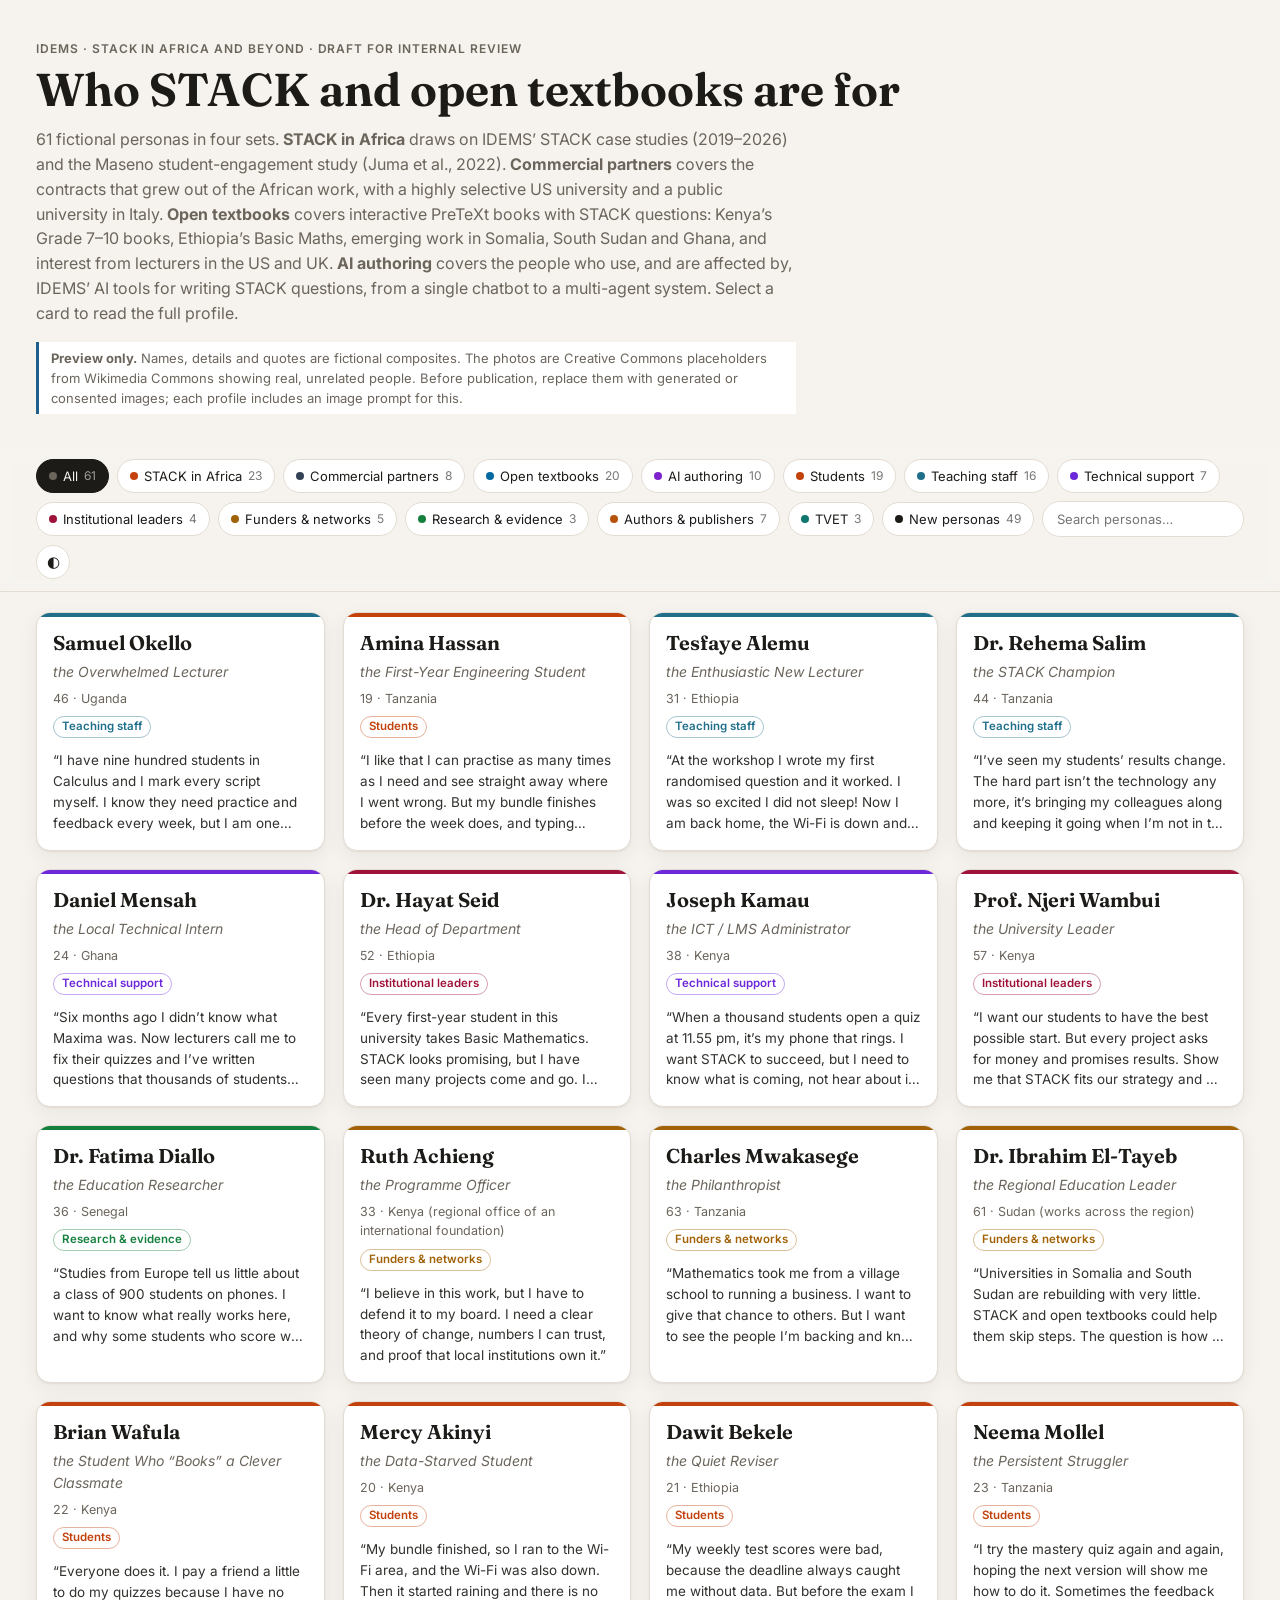
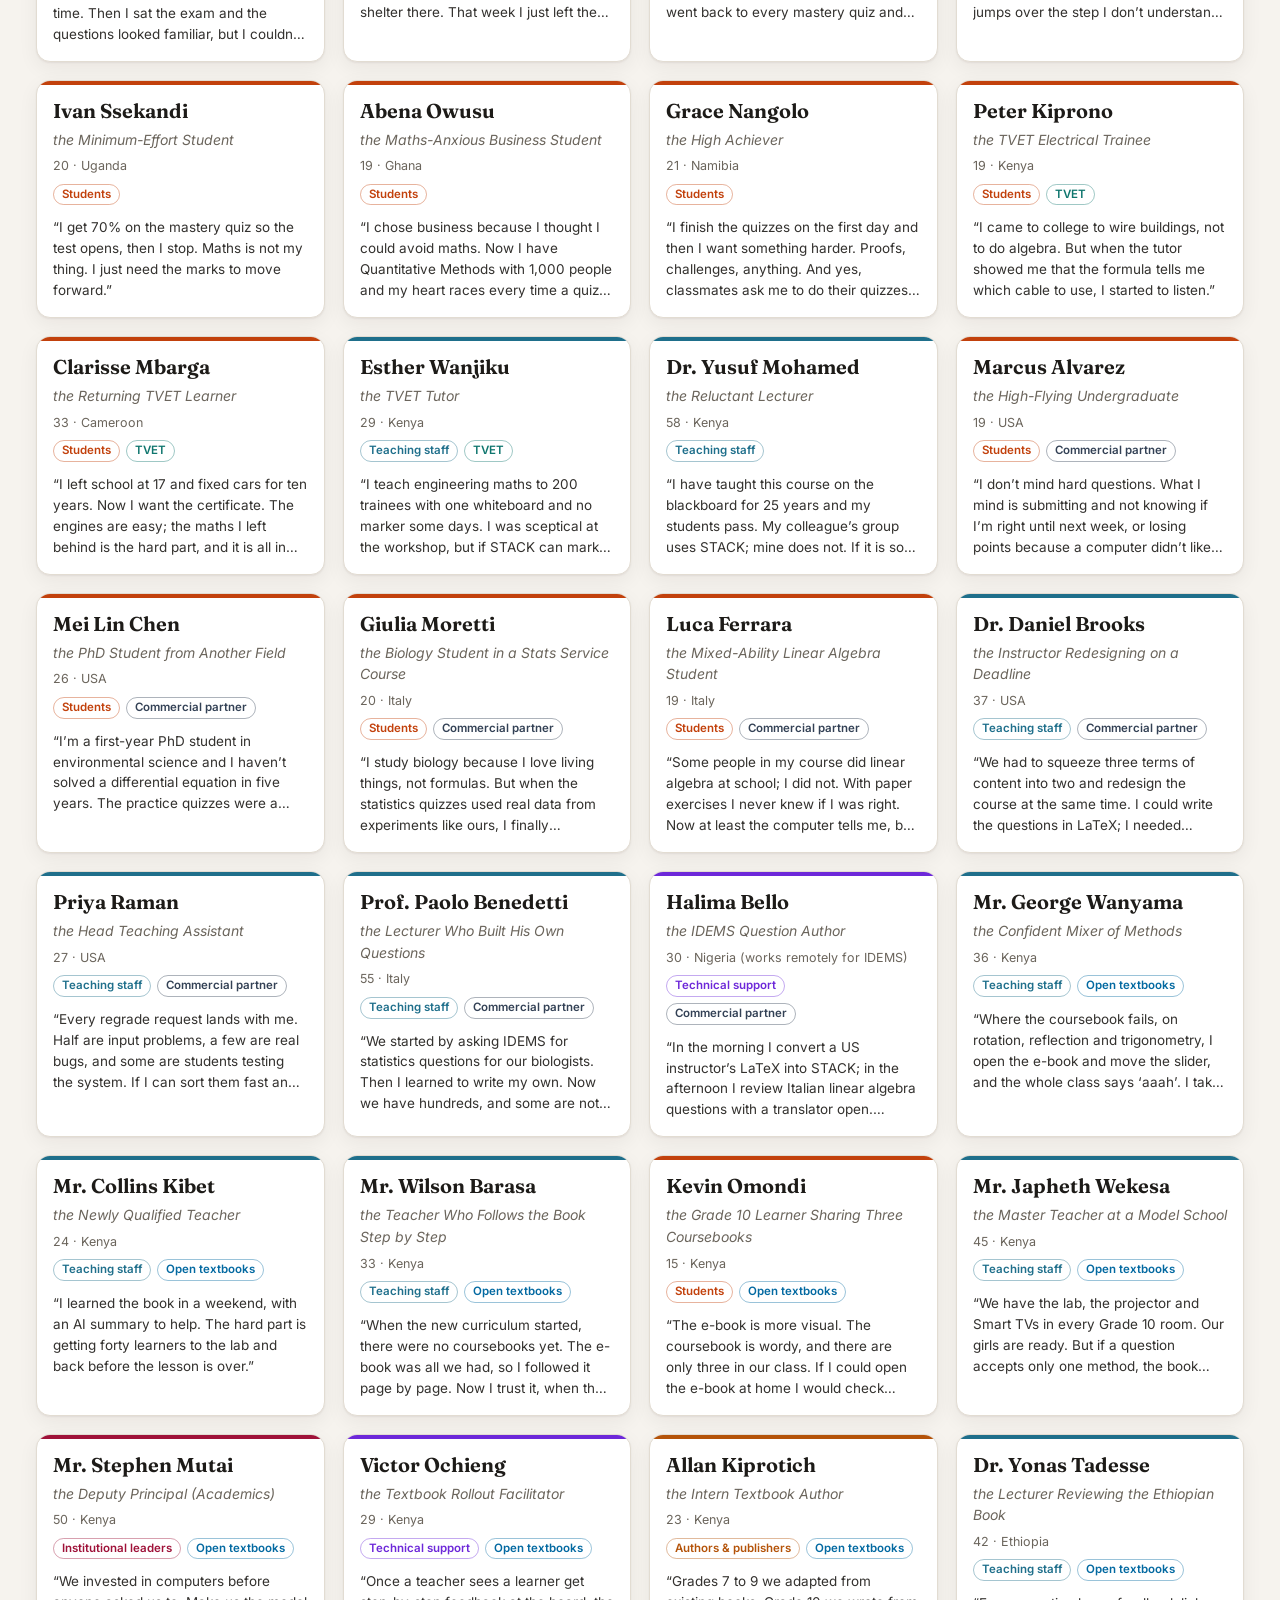
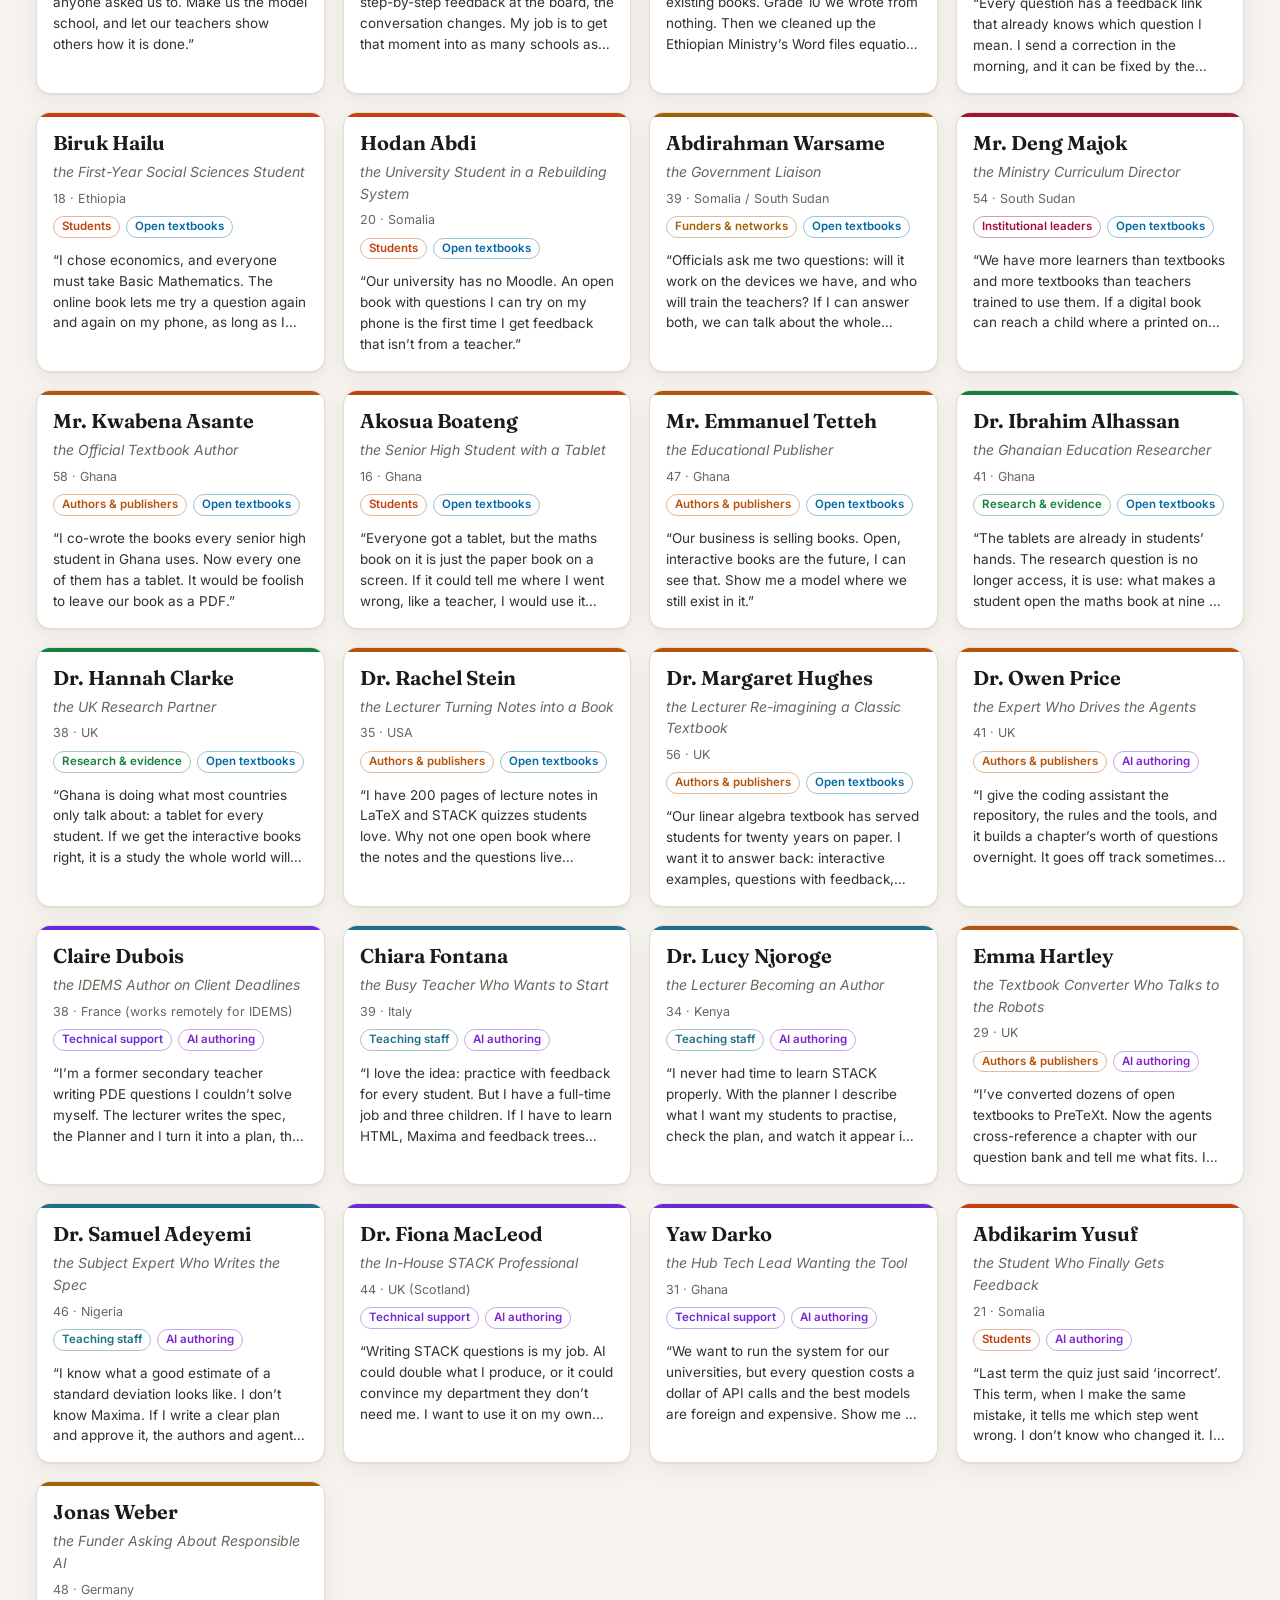
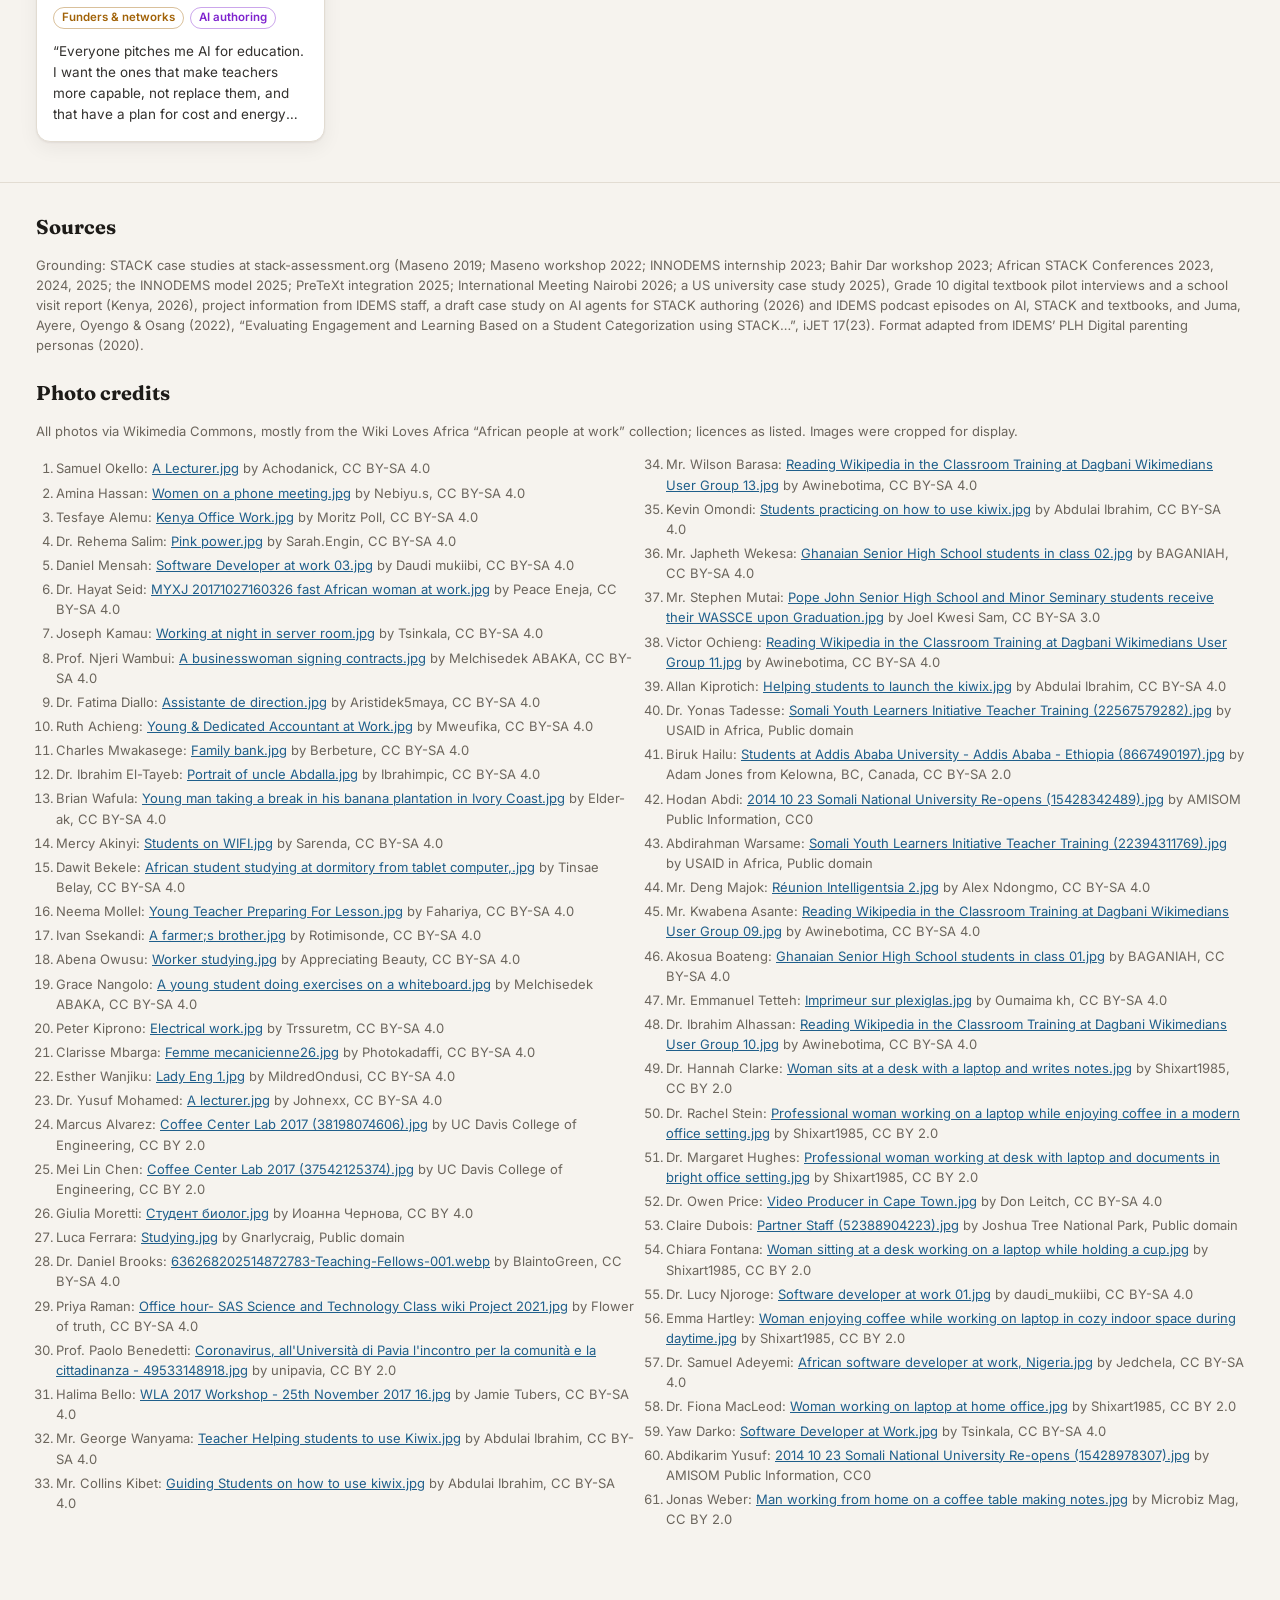
==== commit 99e1fca4: "Add AI-authoring personas Co-Authored-By: Claude Opus 5.5 <noreply@anthropic.com>" ====
--- a/index.html
+++ b/index.html
@@ -27,20 +27,21 @@
   --commercial: #334155;
   --g-content: #b45309;
   --textbooks: #0369a1;
+  --ai: #7e22ce;
 }
 @media (prefers-color-scheme: dark) {
   :root:not([data-theme="light"]) {
     --bg: #161513; --surface: #1f1e1b; --surface-2: #2a2824; --text: #eeeae3; --muted: #a39d93;
     --line: #36332e; --accent: #7cb8e0; --shadow: 0 1px 2px rgba(0,0,0,.3), 0 6px 20px rgba(0,0,0,.25);
     --g-students: #fb923c; --g-teaching: #5ab4d6; --g-support: #a78bfa; --g-leadership: #fb7185;
-    --g-funders: #facc15; --g-research: #4ade80; --tvet: #2dd4bf; --commercial: #cbd5e1; --g-content: #fbbf24; --textbooks: #38bdf8;
+    --g-funders: #facc15; --g-research: #4ade80; --tvet: #2dd4bf; --commercial: #cbd5e1; --g-content: #fbbf24; --textbooks: #38bdf8; --ai: #c084fc;
   }
 }
 :root[data-theme="dark"] {
   --bg: #161513; --surface: #1f1e1b; --surface-2: #2a2824; --text: #eeeae3; --muted: #a39d93;
   --line: #36332e; --accent: #7cb8e0; --shadow: 0 1px 2px rgba(0,0,0,.3), 0 6px 20px rgba(0,0,0,.25);
   --g-students: #fb923c; --g-teaching: #5ab4d6; --g-support: #a78bfa; --g-leadership: #fb7185;
-  --g-funders: #facc15; --g-research: #4ade80; --tvet: #2dd4bf; --commercial: #cbd5e1; --g-content: #fbbf24; --textbooks: #38bdf8;
+  --g-funders: #facc15; --g-research: #4ade80; --tvet: #2dd4bf; --commercial: #cbd5e1; --g-content: #fbbf24; --textbooks: #38bdf8; --ai: #c084fc;
 }
 * { box-sizing: border-box; }
 html { -webkit-text-size-adjust: 100%; }
@@ -156,7 +157,7 @@
   <div class="wrap">
     <div class="eyebrow">IDEMS · STACK in Africa and beyond · Draft for internal review</div>
     <h1>Who STACK and open textbooks are for</h1>
-    <p class="lede"><span id="count">51</span> fictional personas in three sets. <strong>STACK in Africa</strong> draws on IDEMS’ STACK case studies (2019–2026) and the Maseno student-engagement study (Juma et al., 2022). <strong>Commercial partners</strong> covers the contracts that grew out of the African work, with a highly selective US university and a public university in Italy. <strong>Open textbooks</strong> covers interactive PreTeXt books with STACK questions: Kenya’s Grade 7–10 books, Ethiopia’s Basic Maths, emerging work in Somalia, South Sudan and Ghana, and interest from lecturers in the US and UK. Select a card to read the full profile.</p>
+    <p class="lede"><span id="count">61</span> fictional personas in four sets. <strong>STACK in Africa</strong> draws on IDEMS’ STACK case studies (2019–2026) and the Maseno student-engagement study (Juma et al., 2022). <strong>Commercial partners</strong> covers the contracts that grew out of the African work, with a highly selective US university and a public university in Italy. <strong>Open textbooks</strong> covers interactive PreTeXt books with STACK questions: Kenya’s Grade 7–10 books, Ethiopia’s Basic Maths, emerging work in Somalia, South Sudan and Ghana, and interest from lecturers in the US and UK. <strong>AI authoring</strong> covers the people who use, and are affected by, IDEMS’ AI tools for writing STACK questions, from a single chatbot to a multi-agent system. Select a card to read the full profile.</p>
     <p class="note"><strong>Preview only.</strong> Names, details and quotes are fictional composites. The photos are Creative Commons placeholders from Wikimedia Commons showing real, unrelated people. Before publication, replace them with generated or consented images; each profile includes an image prompt for this.</p>
   </div>
 </header>
@@ -173,7 +174,7 @@
 <footer>
   <div class="wrap">
     <h2>Sources</h2>
-    <p>Grounding: STACK case studies at stack-assessment.org (Maseno 2019; Maseno workshop 2022; INNODEMS internship 2023; Bahir Dar workshop 2023; African STACK Conferences 2023, 2024, 2025; the INNODEMS model 2025; PreTeXt integration 2025; International Meeting Nairobi 2026; a US university case study 2025), Grade 10 digital textbook pilot interviews and a school visit report (Kenya, 2026), project information from IDEMS staff, and Juma, Ayere, Oyengo &amp; Osang (2022), “Evaluating Engagement and Learning Based on a Student Categorization using STACK…”, iJET 17(23). Format adapted from IDEMS’ PLH Digital parenting personas (2020).</p>
+    <p>Grounding: STACK case studies at stack-assessment.org (Maseno 2019; Maseno workshop 2022; INNODEMS internship 2023; Bahir Dar workshop 2023; African STACK Conferences 2023, 2024, 2025; the INNODEMS model 2025; PreTeXt integration 2025; International Meeting Nairobi 2026; a US university case study 2025), Grade 10 digital textbook pilot interviews and a school visit report (Kenya, 2026), project information from IDEMS staff, a draft case study on AI agents for STACK authoring (2026) and IDEMS podcast episodes on AI, STACK and textbooks, and Juma, Ayere, Oyengo &amp; Osang (2022), “Evaluating Engagement and Learning Based on a Student Categorization using STACK…”, iJET 17(23). Format adapted from IDEMS’ PLH Digital parenting personas (2020).</p>
     <h2 style="margin-top:22px">Photo credits</h2>
     <p>All photos via Wikimedia Commons, mostly from the Wiki Loves Africa “African people at work” collection; licences as listed. Images were cropped for display.</p>
     <ol id="credits"></ol>
@@ -806,13 +807,134 @@
   grounded: "User input (2026): a UK lecturer considering adapting a published linear algebra book into an interactive PreTeXt book.",
   prompt: "Realistic photo of a British woman in her mid-50s, senior lecturer, short curly blonde hair, dark blazer, at a desk with an open book and laptop, bright office.",
 },
+{
+  id: "p52", isNew: true, context: "ai", group: "content", tvet: false, pos: "60% 35%",
+  name: "Dr. Owen Price", tagline: "the Expert Who Drives the Agents", where: "UK", age: 41,
+  quote: "I give the coding assistant the repository, the rules and the tools, and it builds a chapter’s worth of questions overnight. It goes off track sometimes, but I know STACK well enough to catch it.",
+  background: ["41 years old; married with two children", "Mathematics lecturer and long-standing STACK author", "Uses a general coding assistant (like Claude Code) in a question-bank repository", "Lets the agents work freely and corrects them when they go wrong", "Has years of STACK expertise; the coding itself is now almost trivial to him"],
+  looking: ["A well-structured repository: cheat-sheets, authoring rules, validation tools", "Fast validation through the STACK API", "Bank-wide tasks: trackers, reports, consistency checks", "Colleagues to share tools and lessons with"],
+  hopes: ["Whole textbooks with high-quality interactive assessment", "Show the community what experts plus agents can do", "Spend his time on pedagogy, not syntax"],
+  worries: ["Subtle errors that pass validation but teach the wrong thing", "Dependence on one commercial provider", "Others using the same tools without the expertise to catch mistakes"],
+  day: ["Morning: reviews what the agents produced overnight", "Lectures and meetings", "Afternoon: writes new rules after spotting a recurring mistake", "Evening: sets the next batch running"],
+  grounded: "AI authoring case study (2026): second system = repository used through a coding assistant; podcasts on “AI for experts”; work with supervised agents on school textbooks (SMP case study).",
+  prompt: "Realistic photo of a British man in his early 40s with glasses and a checked shirt, at a desk with two monitors showing code and maths, plants on the desk, modern university office, natural light.",
+},
+{
+  id: "p53", isNew: true, context: "ai", group: "support", tvet: false, pos: "55% 35%",
+  name: "Claire Dubois", tagline: "the IDEMS Author on Client Deadlines", where: "France (works remotely for IDEMS)", age: 38,
+  quote: "I’m a former secondary teacher writing PDE questions I couldn’t solve myself. The lecturer writes the spec, the Planner and I turn it into a plan, the Author builds it, and I check every branch before it merges.",
+  background: ["38 years old; partner, one child", "Former secondary maths teacher; now a STACK author at IDEMS", "Works on paid contracts for universities in the US and Italy", "Uses the multi-agent interface daily: plan, preview, edit by hand, merge", "Not a subject specialist in most of what she authors"],
+  looking: ["Clear specifications and worked solutions from lecturers", "Question tests she can trust", "Previews of every variant", "A record of decisions in issues, so others can pick up her work"],
+  hopes: ["Cover her salary through contracts so impact work can continue", "Bring the same quality to African partners’ question banks", "Lead a small authoring team"],
+  worries: ["AI-written question tests that pass for the wrong reasons", "Tolerances and edge cases she can’t judge without the expert", "Deadlines squeezing quality"],
+  day: ["Morning: picks up an issue, reviews the Planner’s draft plan", "Late morning: previews variants, edits feedback by hand", "Afternoon: call with the lecturer about tolerances", "Merges approved branches before logging off"],
+  grounded: "AI authoring case study (2026): Planner–Retriever–Author cycle, hand editor and preview, issues and branches; podcasts: authoring outside one’s specialism with close lecturer collaboration; contracts covering salaries.",
+  prompt: "Realistic photo of a French woman in her late 30s, blonde hair tied up, t-shirt, working at a home-office desk with two screens showing a chat and a maths question preview, natural light.",
+},
+{
+  id: "p54", isNew: true, context: "ai", group: "teaching", tvet: false, pos: "40% 40%",
+  name: "Chiara Fontana", tagline: "the Busy Teacher Who Wants to Start", where: "Italy", age: 39,
+  quote: "I love the idea: practice with feedback for every student. But I have a full-time job and three children. If I have to learn HTML, Maxima and feedback trees first, I’ll never begin.",
+  background: ["39 years old; married with three children", "Secondary school mathematics teacher, highly motivated", "Uses textbook exercises; gives page numbers for homework", "Was introduced to STACK by a friend and was overwhelmed by the learning curve", "Asks about assessing students’ written proofs"],
+  looking: ["A tool that serves her rather than one she must learn", "Assessment for the textbook she already uses", "Questions she can trust without checking every line of code", "A community of teachers who share and improve questions"],
+  hopes: ["Give every student feedback, not just the ones who ask", "Contribute to open question banks", "Become a mentor for other teachers"],
+  worries: ["Time she doesn’t have", "Looking foolish with technology", "AI making mistakes she can’t spot"],
+  day: ["Teaches five classes", "Marks homework at the kitchen table", "Children’s activities in the evening", "Half an hour of her own time after 10 pm, at best"],
+  grounded: "Podcast (2026): a teacher friend with a full-time job and three children; vision that within months she could have assessment for her textbook authored with her input central, and in a year contribute to open banks.",
+  prompt: "Realistic photo of an Italian woman in her late 30s, long dark hair, at a home desk late in the evening with a laptop, a maths textbook and a cup of tea, focused, warm lamp light.",
+},
+{
+  id: "p55", isNew: true, context: "ai", group: "teaching", tvet: false, pos: "60% 30%",
+  name: "Dr. Lucy Njoroge", tagline: "the Lecturer Becoming an Author", where: "Kenya", age: 34,
+  quote: "I never had time to learn STACK properly. With the planner I describe what I want my students to practise, check the plan, and watch it appear in the preview. I’m learning STACK by doing it.",
+  background: ["34 years old; married, one child", "Lecturer in mathematics teaching large first-year courses", "Attended a STACK workshop but never authored alone", "Uses the multi-agent interface with an API key paid by a project", "Wants her questions in the open banks used across Kenya"],
+  looking: ["Guidance that teaches her STACK as she works", "Questions that work in Moodle and in PreTeXt books", "Low running costs", "Review from experienced authors before questions go live"],
+  hopes: ["Author all the quizzes for her own courses", "Train colleagues", "Publish on AI-supported authoring in Africa"],
+  worries: ["Paying for model use from a small budget", "Unreliable internet in long sessions", "Being blamed for errors the AI made"],
+  day: ["Morning lectures to 800 students", "Afternoon: one question with the Planner", "Evening: reviews preview variants on her laptop"],
+  grounded: "Podcasts (2026): “AI that builds expertise”, enabling many more authors; INNODEMS capacity bottleneck (2025); cost around $1 per new question (case study).",
+  prompt: "Realistic photo of a Kenyan woman in her mid-30s, mathematics lecturer, wearing headphones and a pink blouse, working at a laptop by a window in a university office, natural light.",
+},
+{
+  id: "p56", isNew: true, context: "ai", group: "content", tvet: false, pos: "65% 30%",
+  name: "Emma Hartley", tagline: "the Textbook Converter Who Talks to the Robots", where: "UK", age: 29,
+  quote: "I’ve converted dozens of open textbooks to PreTeXt. Now the agents cross-reference a chapter with our question bank and tell me what fits. I agree or disagree with the robots, and the good ones go in.",
+  background: ["29 years old; single", "Data scientist and statistics educator", "Converts published open textbooks to PreTeXt", "Uses the multi-agent system to match textbook exercises to open STACK questions", "Hands near-matches to colleagues to adapt"],
+  looking: ["Good matching across textbooks and banks", "Ways to manage textbook and question variants", "Interactive graphs (JSXGraph) inside books", "More skills-based questions using real data"],
+  hopes: ["A library of open textbooks with embedded assessment", "Rescue classic statistics resources", "Lecturers mixing chapters to build their own books"],
+  worries: ["Conceptual questions reduced to simple multiple choice", "Tolerances for estimation questions", "Too many textbooks, too few authors"],
+  day: ["Converts a chapter to PreTeXt", "Runs a cross-referencing pass", "Reviews the agents’ comments and makes decisions", "Discusses tolerances with a colleague"],
+  grounded: "Podcasts (2026): AI cross-referencing of a PreTeXt textbook with an open statistics bank (~40 questions selected, half close matches); textbook and question variants; assessment specialists across textbooks.",
+  prompt: "Realistic photo of a British woman in her late 20s with long curly dark hair, smiling with a coffee at a laptop in a bright home office, natural light.",
+},
+{
+  id: "p57", isNew: true, context: "ai", group: "teaching", tvet: false, pos: "40% 40%",
+  name: "Dr. Samuel Adeyemi", tagline: "the Subject Expert Who Writes the Spec", where: "Nigeria", age: 46,
+  quote: "I know what a good estimate of a standard deviation looks like. I don’t know Maxima. If I write a clear plan and approve it, the authors and agents can do the rest, but only I can say what counts as close enough.",
+  background: ["46 years old; married with four children", "Senior lecturer in statistics", "Collaborates with remote authors who build questions from his specifications", "Reviews plans with fixed fields: goal, randomisation, answer tests, feedback", "Values estimation and interpretation over formulas"],
+  looking: ["Plans he can read and approve quickly", "Previews of every random variant", "Questions in his own context and examples", "Open licences so his work reaches others"],
+  hopes: ["Statistics students who can interpret, not just compute", "Questions shared across West Africa", "Recognition for assessment work in promotion"],
+  worries: ["Tolerances set wrongly by non-specialists or AI", "Randomisation creating variants of very different difficulty", "Time to review"],
+  day: ["Lectures and supervision", "Reviews three question plans", "Answers authors’ questions by email", "Research in the evening"],
+  grounded: "Case study (2026): plan fields; podcasts on lecturer-defined specifications, estimation tolerances, variant difficulty and localisation of textbooks in West Africa.",
+  prompt: "Realistic photo of a Nigerian man in his mid-40s, statistics lecturer, checked shirt, reviewing a document on a desktop computer in a bright office, natural light.",
+},
+{
+  id: "p58", isNew: true, context: "ai", group: "support", tvet: false, pos: "50% 30%",
+  name: "Dr. Fiona MacLeod", tagline: "the In-House STACK Professional", where: "UK (Scotland)", age: 44,
+  quote: "Writing STACK questions is my job. AI could double what I produce, or it could convince my department they don’t need me. I want to use it on my own terms.",
+  background: ["44 years old; married", "Employed by a university to STACKify courses", "Member of the STACK professionals network", "Owns a large private question bank synchronised with Moodle", "Has tried general chatbots; got hallucinated syntax"],
+  looking: ["Git-based banks that sync with Moodle as new versions", "Tools that respect her institution’s licensing rules", "Reliable question tests", "Evidence of quality, not just speed"],
+  hopes: ["Spend time on feedback design, not boilerplate", "Lead AI-supported authoring in her university", "Collaborate with external specialists where her team lacks expertise"],
+  worries: ["Job security", "Data and IP leaving the institution", "Quality drifting as volume rises"],
+  day: ["Meetings with lecturers about next term", "Authoring and reviewing questions", "Trials the agent interface on a copy of the bank", "Answers student issue reports"],
+  grounded: "Podcasts: STACK professionals network inside institutions; IDEMS complementing in-house authors; gitsync-managed banks (case study); fears about AI and jobs.",
+  prompt: "Realistic photo of a Scottish woman in her mid-40s with long blonde hair, standing at a desk working on a laptop in a home office, thoughtful, warm light.",
+},
+{
+  id: "p59", isNew: true, context: "ai", group: "support", tvet: false, pos: "40% 35%",
+  name: "Yaw Darko", tagline: "the Hub Tech Lead Wanting the Tool", where: "Ghana", age: 31,
+  quote: "We want to run the system for our universities, but every question costs a dollar of API calls and the best models are foreign and expensive. Show me a path to cheaper models and our own git server.",
+  background: ["31 years old; married", "Technical lead at a new local STACK hub", "Computer science graduate; manages Moodle servers", "Supports lecturers in several universities with small budgets", "Interested in open models and self-hosting (e.g. Forgejo)"],
+  looking: ["Model choice per agent, including cheaper and open models", "Self-hosted question banks", "Clear setup documentation", "Costs he can predict and budget"],
+  hopes: ["An African-run authoring service", "Local small language models doing most of the work", "Jobs for graduate interns"],
+  worries: ["API costs in foreign currency", "Connectivity and reliability", "Lock-in to one provider"],
+  day: ["Server maintenance", "Training interns", "Tests different models on the same question", "Budget calls with university partners"],
+  grounded: "Case study (2026): model agnosticism, roughly Sonnet-level models needed, Forgejo planned, offer to others; podcasts on small language models and responsible AI in low-resource settings; GHAIDEMS (2026).",
+  prompt: "Realistic photo of a Ghanaian man in his early 30s in a striped polo shirt, sitting at a laptop in an open-plan tech office, looking at the camera, natural light.",
+},
+{
+  id: "p60", isNew: true, context: "ai", group: "students", tvet: false, pos: "35% 40%",
+  name: "Abdikarim Yusuf", tagline: "the Student Who Finally Gets Feedback", where: "Somalia", age: 21,
+  quote: "Last term the quiz just said ‘incorrect’. This term, when I make the same mistake, it tells me which step went wrong. I don’t know who changed it. I only know it helps.",
+  background: ["21 years old; second-year mathematics student", "Uses STACK quizzes and an interactive textbook on his phone", "Doesn’t know or care how the questions are made", "Many questions in his course were recently reviewed with AI support", "Studies in a third language"],
+  looking: ["Feedback on every wrong answer", "Partial credit for nearly-right proofs", "Questions that work on a phone", "Fair marking"],
+  hopes: ["Become a mathematics teacher", "Help rebuild his country’s schools"],
+  worries: ["Marks lost without explanation", "Data costs", "Questions that are wrong"],
+  day: ["Lectures in the morning", "Quiz practice in the library", "Group study in the evening"],
+  grounded: "Case study (2026): 51 mark-losing branches without feedback now carry messages; proof questions moved to partial credit; support for Somali National University (2025).",
+  prompt: "Realistic photo of a Somali male university student in his early 20s in a light shirt, sitting thoughtfully in a lecture room with other students, natural light.",
+},
+{
+  id: "p61", isNew: true, context: "ai", group: "funders", tvet: false, pos: "50% 50%",
+  name: "Jonas Weber", tagline: "the Funder Asking About Responsible AI", where: "Germany", age: 48,
+  quote: "Everyone pitches me AI for education. I want the ones that make teachers more capable, not replace them, and that have a plan for cost and energy beyond next year’s models.",
+  background: ["48 years old; married with two children", "Programme manager at a European foundation funding digital education", "Former teacher and edtech researcher", "Reviews dozens of AI proposals a year", "Interested in open-source and low-resource contexts"],
+  looking: ["Human-in-the-loop design", "Evidence of quality, not just speed", "Open licences and open models", "Plans for sustainability and lower environmental impact"],
+  hopes: ["AI that widens participation in creating educational content", "Fund work that scales in Africa and Europe", "A credible alternative to commercial platforms"],
+  worries: ["Hype over substance", "Dependence on big providers", "Entry-level jobs disappearing"],
+  day: ["Proposal reviews", "Calls with grantees", "Conference panels on AI in education", "Writes strategy papers"],
+  grounded: "Podcasts (2025–2026): responsible AI, small language models, jobs of the future, AI that enhances rather than replaces human work.",
+  prompt: "Realistic photo of a German man in his late 40s working on a laptop and writing notes at a coffee table at home, natural light.",
+},
 ];
 
 const CREDITS = {"p01": ["A Lecturer.jpg", "Achodanick", "https://commons.wikimedia.org/wiki/File:A_Lecturer.jpg"], "p02": ["Women on a phone meeting.jpg", "Nebiyu.s", "https://commons.wikimedia.org/wiki/File:Women_on_a_phone_meeting.jpg"], "p03": ["Kenya Office Work.jpg", "Moritz Poll", "https://commons.wikimedia.org/wiki/File:Kenya_Office_Work.jpg"], "p04": ["Pink power.jpg", "Sarah.Engin", "https://commons.wikimedia.org/wiki/File:Pink_power.jpg"], "p05": ["Software Developer at work 03.jpg", "Daudi mukiibi", "https://commons.wikimedia.org/wiki/File:Software_Developer_at_work_03.jpg"], "p06": ["MYXJ 20171027160326 fast African woman at work.jpg", "Peace Eneja", "https://commons.wikimedia.org/wiki/File:MYXJ_20171027160326_fast_African_woman_at_work.jpg"], "p07": ["Working at night in server room.jpg", "Tsinkala", "https://commons.wikimedia.org/wiki/File:Working_at_night_in_server_room.jpg"], "p08": ["A businesswoman signing contracts.jpg", "Melchisedek ABAKA", "https://commons.wikimedia.org/wiki/File:A_businesswoman_signing_contracts.jpg"], "p09": ["Assistante de direction.jpg", "Aristidek5maya", "https://commons.wikimedia.org/wiki/File:Assistante_de_direction.jpg"], "p10": ["Young & Dedicated Accountant at Work.jpg", "Mweufika", "https://commons.wikimedia.org/wiki/File:Young_%26_Dedicated_Accountant_at_Work.jpg"], "p11": ["Family bank.jpg", "Berbeture", "https://commons.wikimedia.org/wiki/File:Family_bank.jpg"], "p12": ["Portrait of uncle Abdalla.jpg", "Ibrahimpic", "https://commons.wikimedia.org/wiki/File:Portrait_of_uncle_Abdalla.jpg"], "p13": ["Young man taking a break in his banana plantation in Ivory Coast.jpg", "Elder-ak", "https://commons.wikimedia.org/wiki/File:Young_man_taking_a_break_in_his_banana_plantation_in_Ivory_Coast.jpg"], "p14": ["Students on WIFI.jpg", "Sarenda", "https://commons.wikimedia.org/wiki/File:Students_on_WIFI.jpg"], "p15": ["African student studying at dormitory from tablet computer,.jpg", "Tinsae Belay", "https://commons.wikimedia.org/wiki/File:African_student_studying_at_dormitory_from_tablet_computer,.jpg"], "p16": ["Young Teacher Preparing For Lesson.jpg", "Fahariya", "https://commons.wikimedia.org/wiki/File:Young_Teacher_Preparing_For_Lesson.jpg"], "p17": ["A farmer;s brother.jpg", "Rotimisonde", "https://commons.wikimedia.org/wiki/File:A_farmer;s_brother.jpg"], "p18": ["Worker studying.jpg", "Appreciating Beauty", "https://commons.wikimedia.org/wiki/File:Worker_studying.jpg"], "p19": ["A young student doing exercises on a whiteboard.jpg", "Melchisedek ABAKA", "https://commons.wikimedia.org/wiki/File:A_young_student_doing_exercises_on_a_whiteboard.jpg"], "p20": ["Electrical work.jpg", "Trssuretm", "https://commons.wikimedia.org/wiki/File:Electrical_work.jpg"], "p21": ["Femme mecanicienne26.jpg", "Photokadaffi", "https://commons.wikimedia.org/wiki/File:Femme_mecanicienne26.jpg"], "p22": ["Lady Eng 1.jpg", "MildredOndusi", "https://commons.wikimedia.org/wiki/File:Lady_Eng_1.jpg"], "p23": ["A lecturer.jpg", "Johnexx", "https://commons.wikimedia.org/wiki/File:A_lecturer.jpg"], "p24": ["Coffee Center Lab 2017 (38198074606).jpg", "UC Davis College of Engineering", "https://commons.wikimedia.org/wiki/File:Coffee_Center_Lab_2017_(38198074606).jpg", "CC BY 2.0"], "p25": ["Coffee Center Lab 2017 (37542125374).jpg", "UC Davis College of Engineering", "https://commons.wikimedia.org/wiki/File:Coffee_Center_Lab_2017_(37542125374).jpg", "CC BY 2.0"], "p26": ["Студент биолог.jpg", "Иоанна Чернова", "https://commons.wikimedia.org/wiki/File:%D0%A1%D1%82%D1%83%D0%B4%D0%B5%D0%BD%D1%82_%D0%B1%D0%B8%D0%BE%D0%BB%D0%BE%D0%B3.jpg", "CC BY 4.0"], "p27": ["Studying.jpg", "Gnarlycraig", "https://commons.wikimedia.org/wiki/File:Studying.jpg", "Public domain"], "p28": ["636268202514872783-Teaching-Fellows-001.webp", "BlaintoGreen", "https://commons.wikimedia.org/wiki/File:636268202514872783-Teaching-Fellows-001.webp", "CC BY-SA 4.0"], "p29": ["Office hour- SAS Science and Technology Class wiki Project 2021.jpg", "Flower of truth", "https://commons.wikimedia.org/wiki/File:Office_hour-_SAS_Science_and_Technology_Class_wiki_Project_2021.jpg", "CC BY-SA 4.0"], "p30": ["Coronavirus, all'Università di Pavia l'incontro per la comunità e la cittadinanza - 49533148918.jpg", "unipavia", "https://commons.wikimedia.org/wiki/File:Coronavirus,_all%27Universit%C3%A0_di_Pavia_l%27incontro_per_la_comunit%C3%A0_e_la_cittadinanza_-_49533148918.jpg", "CC BY 2.0"], "p31": ["WLA 2017 Workshop - 25th November 2017 16.jpg", "Jamie Tubers", "https://commons.wikimedia.org/wiki/File:WLA_2017_Workshop_-_25th_November_2017_16.jpg", "CC BY-SA 4.0"]};
 Object.assign(CREDITS, {"p32": ["Teacher Helping students to use Kiwix.jpg", "Abdulai Ibrahim", "https://commons.wikimedia.org/wiki/File:Teacher_Helping_students_to_use_Kiwix.jpg", "CC BY-SA 4.0"], "p33": ["Guiding Students on how to use kiwix.jpg", "Abdulai Ibrahim", "https://commons.wikimedia.org/wiki/File:Guiding_Students_on_how_to_use_kiwix.jpg", "CC BY-SA 4.0"], "p34": ["Reading Wikipedia in the Classroom Training at Dagbani Wikimedians User Group 13.jpg", "Awinebotima", "https://commons.wikimedia.org/wiki/File:Reading_Wikipedia_in_the_Classroom_Training_at_Dagbani_Wikimedians_User_Group_13.jpg", "CC BY-SA 4.0"], "p35": ["Students practicing on how to use kiwix.jpg", "Abdulai Ibrahim", "https://commons.wikimedia.org/wiki/File:Students_practicing_on_how_to_use_kiwix.jpg", "CC BY-SA 4.0"], "p36": ["Ghanaian Senior High School students in class 02.jpg", "BAGANIAH", "https://commons.wikimedia.org/wiki/File:Ghanaian_Senior_High_School_students_in_class_02.jpg", "CC BY-SA 4.0"], "p37": ["Pope John Senior High School and Minor Seminary students receive their WASSCE upon Graduation.jpg", "Joel Kwesi Sam", "https://commons.wikimedia.org/wiki/File:Pope_John_Senior_High_School_and_Minor_Seminary_students_receive_their_WASSCE_upon_Graduation.jpg", "CC BY-SA 3.0"], "p38": ["Reading Wikipedia in the Classroom Training at Dagbani Wikimedians User Group 11.jpg", "Awinebotima", "https://commons.wikimedia.org/wiki/File:Reading_Wikipedia_in_the_Classroom_Training_at_Dagbani_Wikimedians_User_Group_11.jpg", "CC BY-SA 4.0"], "p39": ["Helping students to launch the kiwix.jpg", "Abdulai Ibrahim", "https://commons.wikimedia.org/wiki/File:Helping_students_to_launch_the_kiwix.jpg", "CC BY-SA 4.0"], "p40": ["Somali Youth Learners Initiative Teacher Training (22567579282).jpg", "USAID in Africa", "https://commons.wikimedia.org/wiki/File:Somali_Youth_Learners_Initiative_Teacher_Training_(22567579282).jpg", "Public domain"], "p41": ["Students at Addis Ababa University - Addis Ababa - Ethiopia (8667490197).jpg", "Adam Jones from Kelowna, BC, Canada", "https://commons.wikimedia.org/wiki/File:Students_at_Addis_Ababa_University_-_Addis_Ababa_-_Ethiopia_(8667490197).jpg", "CC BY-SA 2.0"], "p42": ["2014 10 23 Somali National University Re-opens (15428342489).jpg", "AMISOM Public Information", "https://commons.wikimedia.org/wiki/File:2014_10_23_Somali_National_University_Re-opens_(15428342489).jpg", "CC0"], "p43": ["Somali Youth Learners Initiative Teacher Training (22394311769).jpg", "USAID in Africa", "https://commons.wikimedia.org/wiki/File:Somali_Youth_Learners_Initiative_Teacher_Training_(22394311769).jpg", "Public domain"], "p44": ["Réunion Intelligentsia 2.jpg", "Alex Ndongmo", "https://commons.wikimedia.org/wiki/File:R%C3%A9union_Intelligentsia_2.jpg", "CC BY-SA 4.0"], "p45": ["Reading Wikipedia in the Classroom Training at Dagbani Wikimedians User Group 09.jpg", "Awinebotima", "https://commons.wikimedia.org/wiki/File:Reading_Wikipedia_in_the_Classroom_Training_at_Dagbani_Wikimedians_User_Group_09.jpg", "CC BY-SA 4.0"], "p46": ["Ghanaian Senior High School students in class 01.jpg", "BAGANIAH", "https://commons.wikimedia.org/wiki/File:Ghanaian_Senior_High_School_students_in_class_01.jpg", "CC BY-SA 4.0"], "p47": ["Imprimeur sur plexiglas.jpg", "Oumaima kh", "https://commons.wikimedia.org/wiki/File:Imprimeur_sur_plexiglas.jpg", "CC BY-SA 4.0"], "p48": ["Reading Wikipedia in the Classroom Training at Dagbani Wikimedians User Group 10.jpg", "Awinebotima", "https://commons.wikimedia.org/wiki/File:Reading_Wikipedia_in_the_Classroom_Training_at_Dagbani_Wikimedians_User_Group_10.jpg", "CC BY-SA 4.0"], "p49": ["Woman sits at a desk with a laptop and writes notes.jpg", "Shixart1985", "https://commons.wikimedia.org/wiki/File:Woman_sits_at_a_desk_with_a_laptop_and_writes_notes.jpg", "CC BY 2.0"], "p50": ["Professional woman working on a laptop while enjoying coffee in a modern office setting.jpg", "Shixart1985", "https://commons.wikimedia.org/wiki/File:Professional_woman_working_on_a_laptop_while_enjoying_coffee_in_a_modern_office_setting.jpg", "CC BY 2.0"], "p51": ["Professional woman working at desk with laptop and documents in bright office setting.jpg", "Shixart1985", "https://commons.wikimedia.org/wiki/File:Professional_woman_working_at_desk_with_laptop_and_documents_in_bright_office_setting.jpg", "CC BY 2.0"]});
+Object.assign(CREDITS, {"p52": ["Video Producer in Cape Town.jpg", "Don Leitch", "https://commons.wikimedia.org/wiki/File:Video_Producer_in_Cape_Town.jpg", "CC BY-SA 4.0"], "p53": ["Partner Staff (52388904223).jpg", "Joshua Tree National Park", "https://commons.wikimedia.org/wiki/File:Partner_Staff_(52388904223).jpg", "Public domain"], "p54": ["Woman sitting at a desk working on a laptop while holding a cup.jpg", "Shixart1985", "https://commons.wikimedia.org/wiki/File:Woman_sitting_at_a_desk_working_on_a_laptop_while_holding_a_cup.jpg", "CC BY 2.0"], "p55": ["Software developer at work 01.jpg", "daudi_mukiibi", "https://commons.wikimedia.org/wiki/File:Software_developer_at_work_01.jpg", "CC BY-SA 4.0"], "p56": ["Woman enjoying coffee while working on laptop in cozy indoor space during daytime.jpg", "Shixart1985", "https://commons.wikimedia.org/wiki/File:Woman_enjoying_coffee_while_working_on_laptop_in_cozy_indoor_space_during_daytime.jpg", "CC BY 2.0"], "p57": ["African software developer at work, Nigeria.jpg", "Jedchela", "https://commons.wikimedia.org/wiki/File:African_software_developer_at_work,_Nigeria.jpg", "CC BY-SA 4.0"], "p58": ["Woman working on laptop at home office.jpg", "Shixart1985", "https://commons.wikimedia.org/wiki/File:Woman_working_on_laptop_at_home_office.jpg", "CC BY 2.0"], "p59": ["Software Developer at Work.jpg", "Tsinkala", "https://commons.wikimedia.org/wiki/File:Software_Developer_at_Work.jpg", "CC BY-SA 4.0"], "p60": ["2014 10 23 Somali National University Re-opens (15428978307).jpg", "AMISOM Public Information", "https://commons.wikimedia.org/wiki/File:2014_10_23_Somali_National_University_Re-opens_(15428978307).jpg", "CC0"], "p61": ["Man working from home on a coffee table making notes.jpg", "Microbiz Mag", "https://commons.wikimedia.org/wiki/File:Man_working_from_home_on_a_coffee_table_making_notes.jpg", "CC BY 2.0"]});
 const lic = c => c[3] || "CC BY-SA 4.0";
-const FEMALE = new Set(["p02","p04","p06","p08","p09","p10","p14","p16","p18","p19","p21","p22","p25","p26","p29","p31","p42","p46","p49","p50","p51"]);
-const CONTEXTS = { africa: "STACK in Africa", commercial: "Commercial partners", textbooks: "Open textbooks" };
+const FEMALE = new Set(["p02","p04","p06","p08","p09","p10","p14","p16","p18","p19","p21","p22","p25","p26","p29","p31","p42","p46","p49","p50","p51","p53","p54","p55","p56","p58"]);
+const CONTEXTS = { africa: "STACK in Africa", commercial: "Commercial partners", textbooks: "Open textbooks", ai: "AI authoring" };
 PERSONAS.forEach(p => { p.context = p.context || "africa"; });
 
 const esc = s => String(s).replace(/[&<>"]/g, c => ({ "&": "&amp;", "<": "&lt;", ">": "&gt;", '"': "&quot;" })[c]);
@@ -827,6 +949,7 @@
   if (p.tvet) t += `<span class="tag" style="--c:var(--tvet)">TVET</span>`;
   if (p.context === "commercial") t += `<span class="tag" style="--c:var(--commercial)">Commercial partner</span>`;
   if (p.context === "textbooks") t += `<span class="tag" style="--c:var(--textbooks)">Open textbooks</span>`;
+  if (p.context === "ai") t += `<span class="tag" style="--c:var(--ai)">AI authoring</span>`;
   return t;
 }
 
@@ -920,7 +1043,7 @@
 for (const g in GROUPS) counts[g] = PERSONAS.filter(p => p.group === g).length;
 for (const k in CONTEXTS) counts[k] = PERSONAS.filter(p => p.context === k).length;
 document.getElementById("count").textContent = PERSONAS.length;
-const filterDefs = [["all", "All", "var(--muted)"], ["africa", "STACK in Africa", "var(--g-students)"], ["commercial", "Commercial partners", "var(--commercial)"], ["textbooks", "Open textbooks", "var(--textbooks)"], ...Object.entries(GROUPS).map(([k, v]) => [k, v.label, v.color]), ["tvet", "TVET", "var(--tvet)"], ["new", "New personas", "var(--text)"]];
+const filterDefs = [["all", "All", "var(--muted)"], ["africa", "STACK in Africa", "var(--g-students)"], ["commercial", "Commercial partners", "var(--commercial)"], ["textbooks", "Open textbooks", "var(--textbooks)"], ["ai", "AI authoring", "var(--ai)"], ...Object.entries(GROUPS).map(([k, v]) => [k, v.label, v.color]), ["tvet", "TVET", "var(--tvet)"], ["new", "New personas", "var(--text)"]];
 const fwrap = document.getElementById("filters");
 fwrap.innerHTML = filterDefs.map(([k, l, c]) =>
   `<button class="chip" data-f="${k}" aria-pressed="${k === "all"}" style="--c:${c}"><span class="dot"></span>${l} <span class="n">${counts[k]}</span></button>`
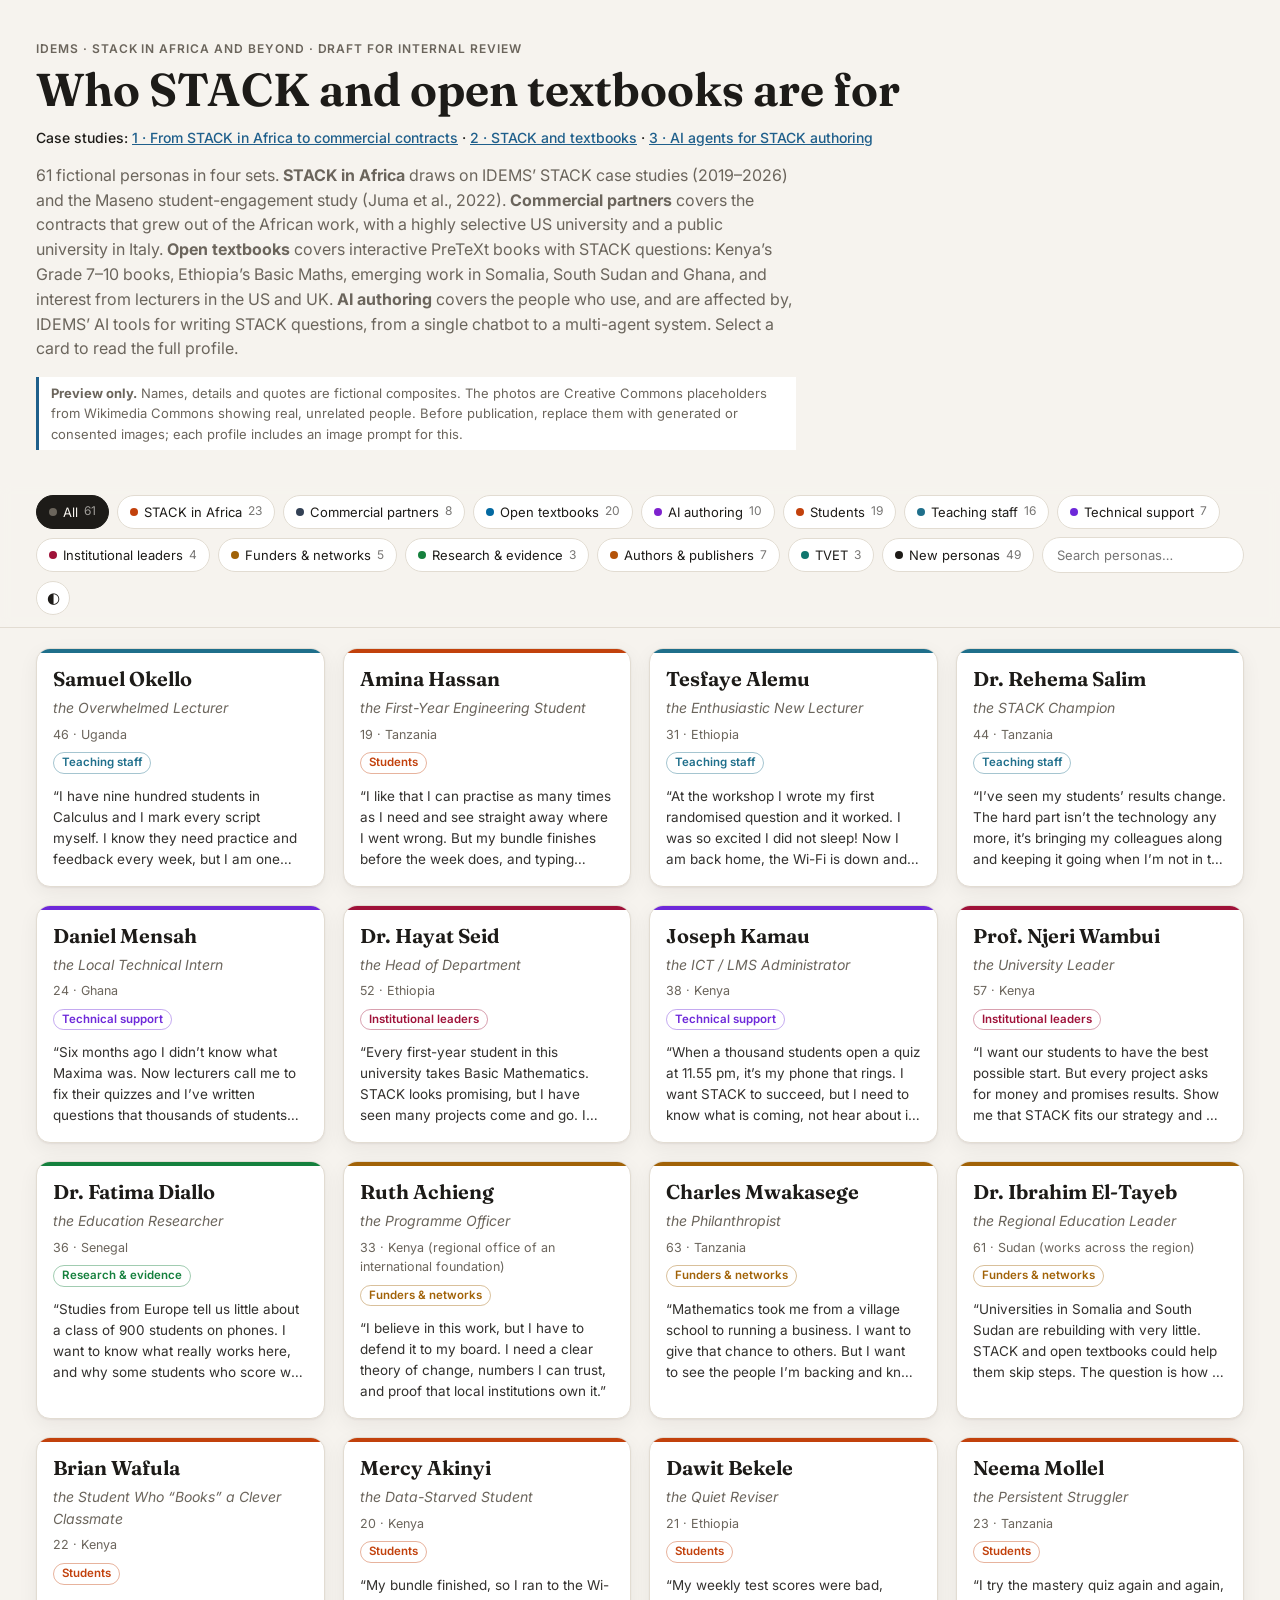
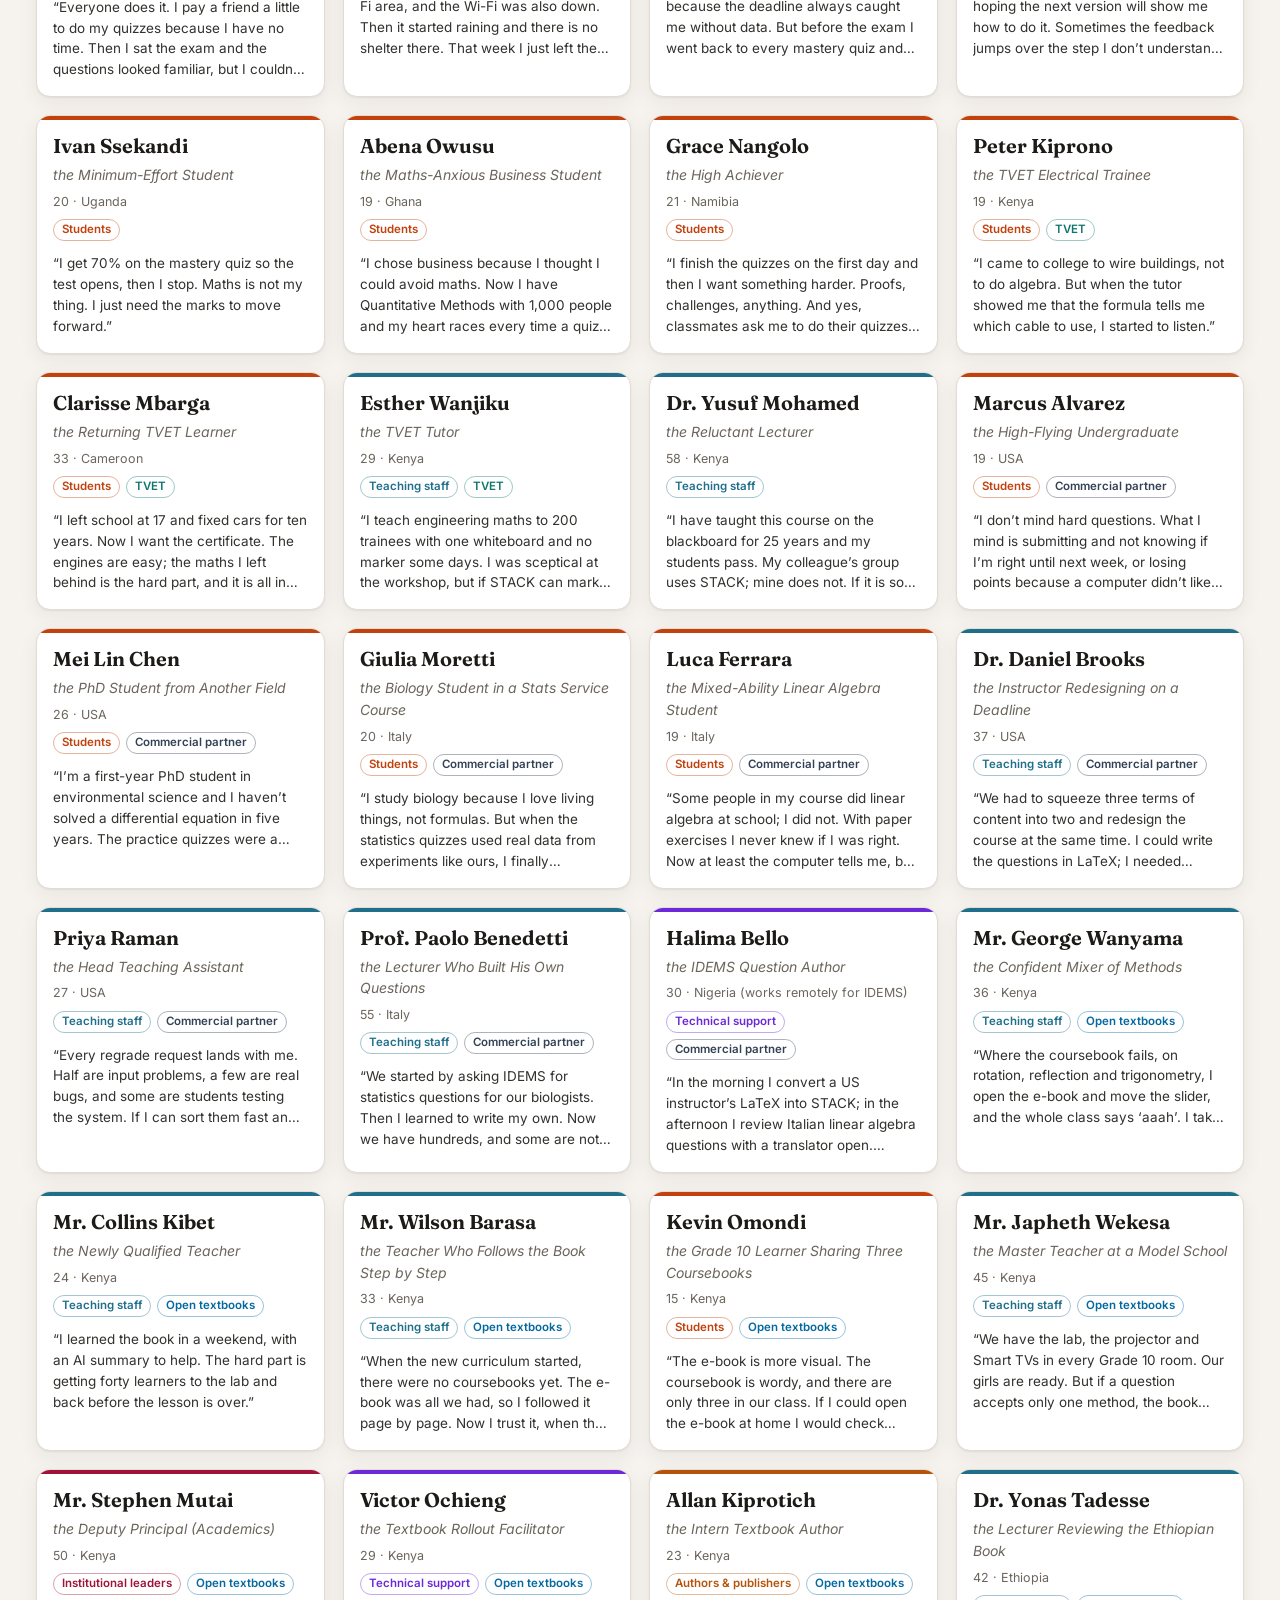
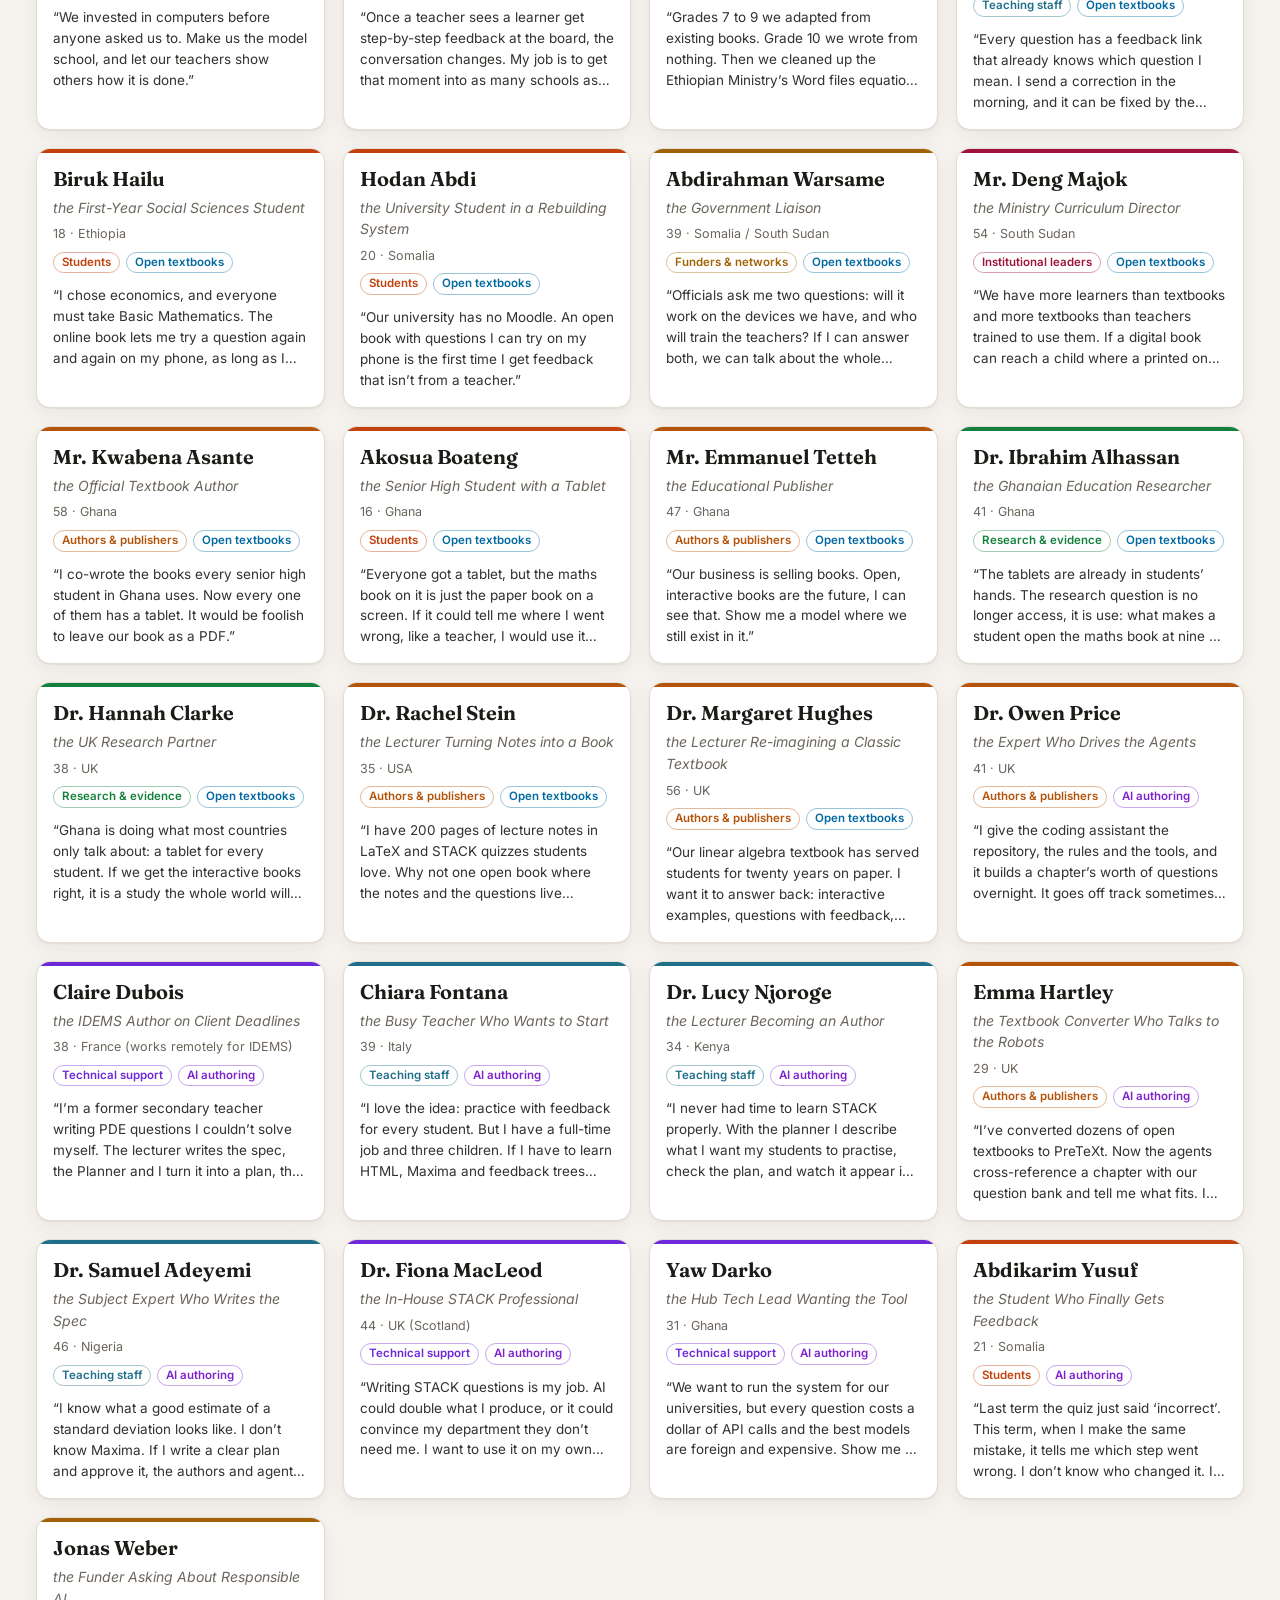
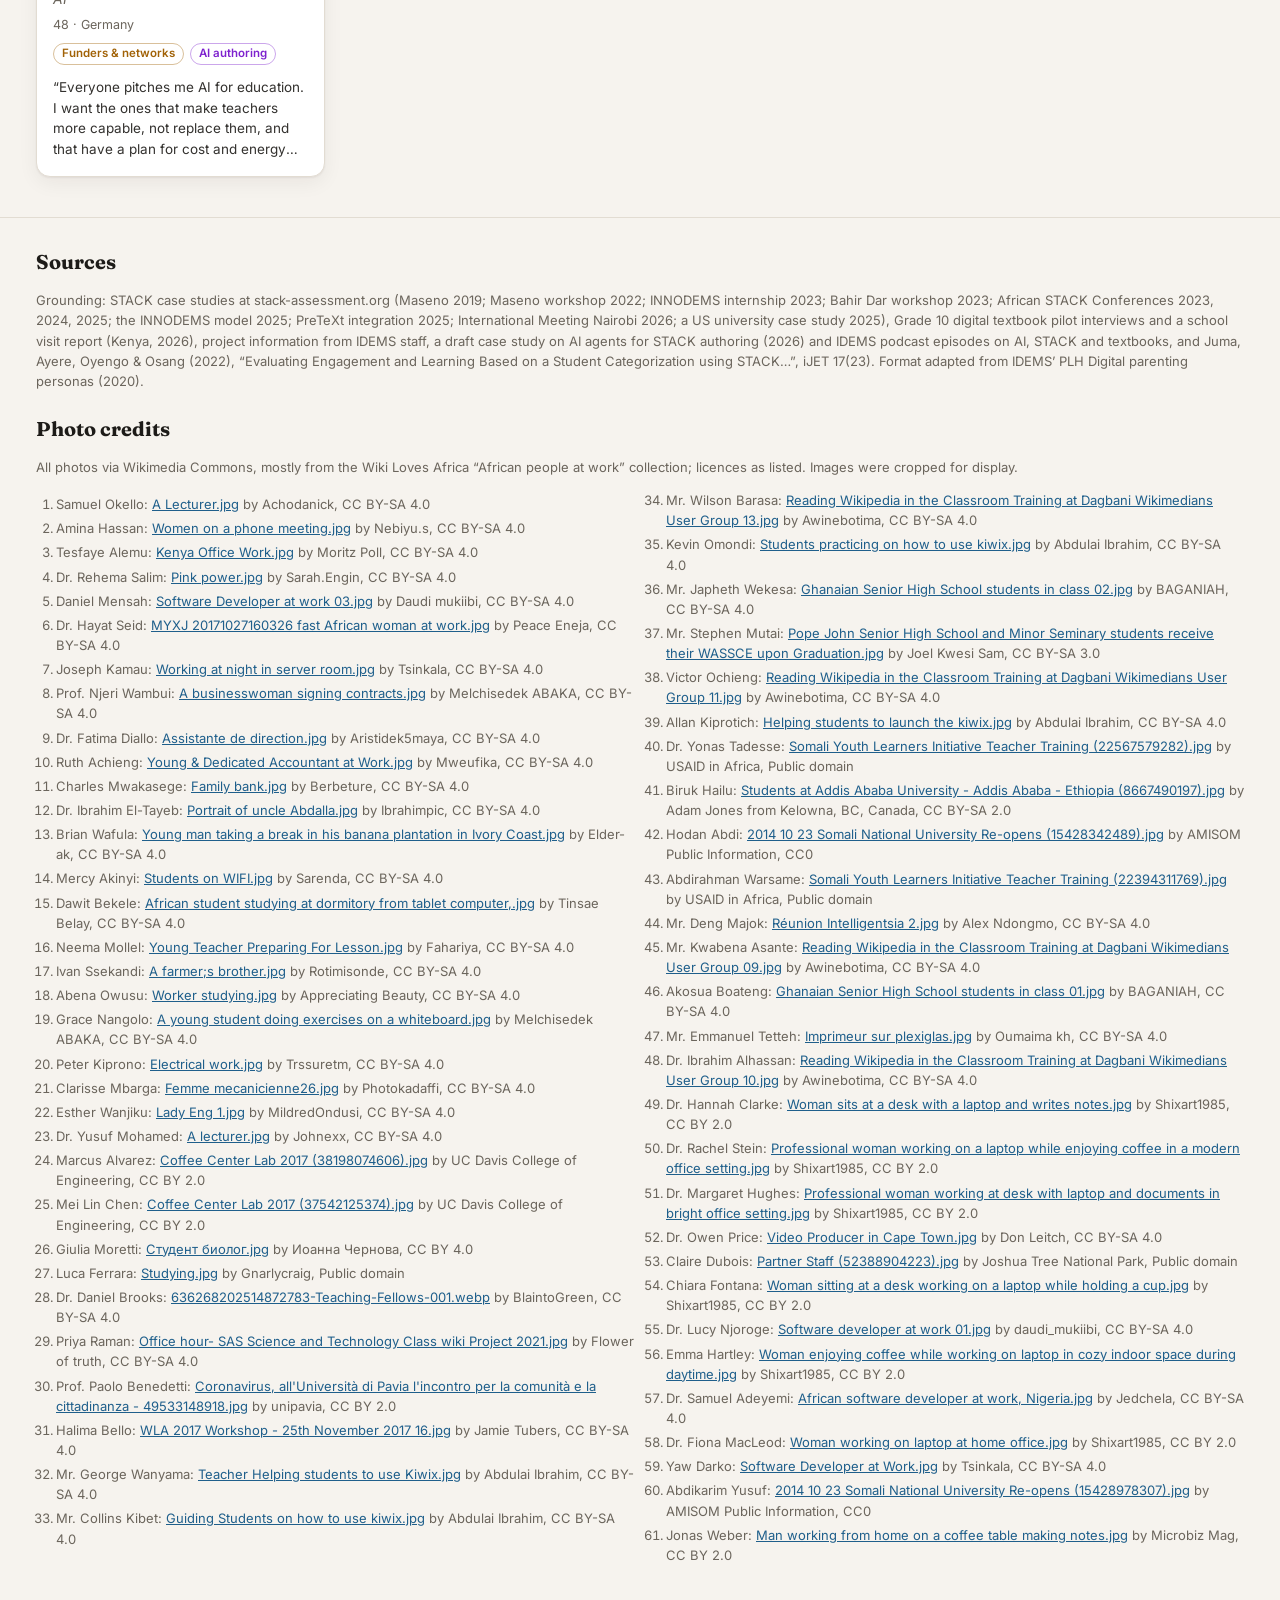
==== commit 2443d3f6: "Add three STACK journey case studies linked to personas Co-Authored-By: Claude Opus 5.5 <noreply@ant" ====
--- a/index.html
+++ b/index.html
@@ -53,6 +53,8 @@
 header.top { padding: 40px 0 20px; }
 .eyebrow { font-size: 12px; letter-spacing: .08em; text-transform: uppercase; color: var(--muted); font-weight: 600; }
 h1 { font-family: Fraunces, Georgia, serif; font-weight: 650; font-size: clamp(30px, 5vw, 46px); line-height: 1.1; margin: 6px 0 12px; }
+.cases { margin: 0 0 14px; font-size: 14px; font-weight: 500; }
+.cases a { color: var(--accent); }
 .lede { max-width: 760px; color: var(--muted); font-size: 16px; margin: 0; }
 .note {
   margin-top: 16px; max-width: 760px; font-size: 13px; color: var(--muted);
@@ -157,6 +159,7 @@
   <div class="wrap">
     <div class="eyebrow">IDEMS · STACK in Africa and beyond · Draft for internal review</div>
     <h1>Who STACK and open textbooks are for</h1>
+    <p class="cases">Case studies: <a href="case-1-africa-to-contracts.html">1 · From STACK in Africa to commercial contracts</a> · <a href="case-2-textbooks.html">2 · STACK and textbooks</a> · <a href="case-3-ai-authoring.html">3 · AI agents for STACK authoring</a></p>
     <p class="lede"><span id="count">61</span> fictional personas in four sets. <strong>STACK in Africa</strong> draws on IDEMS’ STACK case studies (2019–2026) and the Maseno student-engagement study (Juma et al., 2022). <strong>Commercial partners</strong> covers the contracts that grew out of the African work, with a highly selective US university and a public university in Italy. <strong>Open textbooks</strong> covers interactive PreTeXt books with STACK questions: Kenya’s Grade 7–10 books, Ethiopia’s Basic Maths, emerging work in Somalia, South Sudan and Ghana, and interest from lecturers in the US and UK. <strong>AI authoring</strong> covers the people who use, and are affected by, IDEMS’ AI tools for writing STACK questions, from a single chatbot to a multi-agent system. Select a card to read the full profile.</p>
     <p class="note"><strong>Preview only.</strong> Names, details and quotes are fictional composites. The photos are Creative Commons placeholders from Wikimedia Commons showing real, unrelated people. Before publication, replace them with generated or consented images; each profile includes an image prompt for this.</p>
   </div>
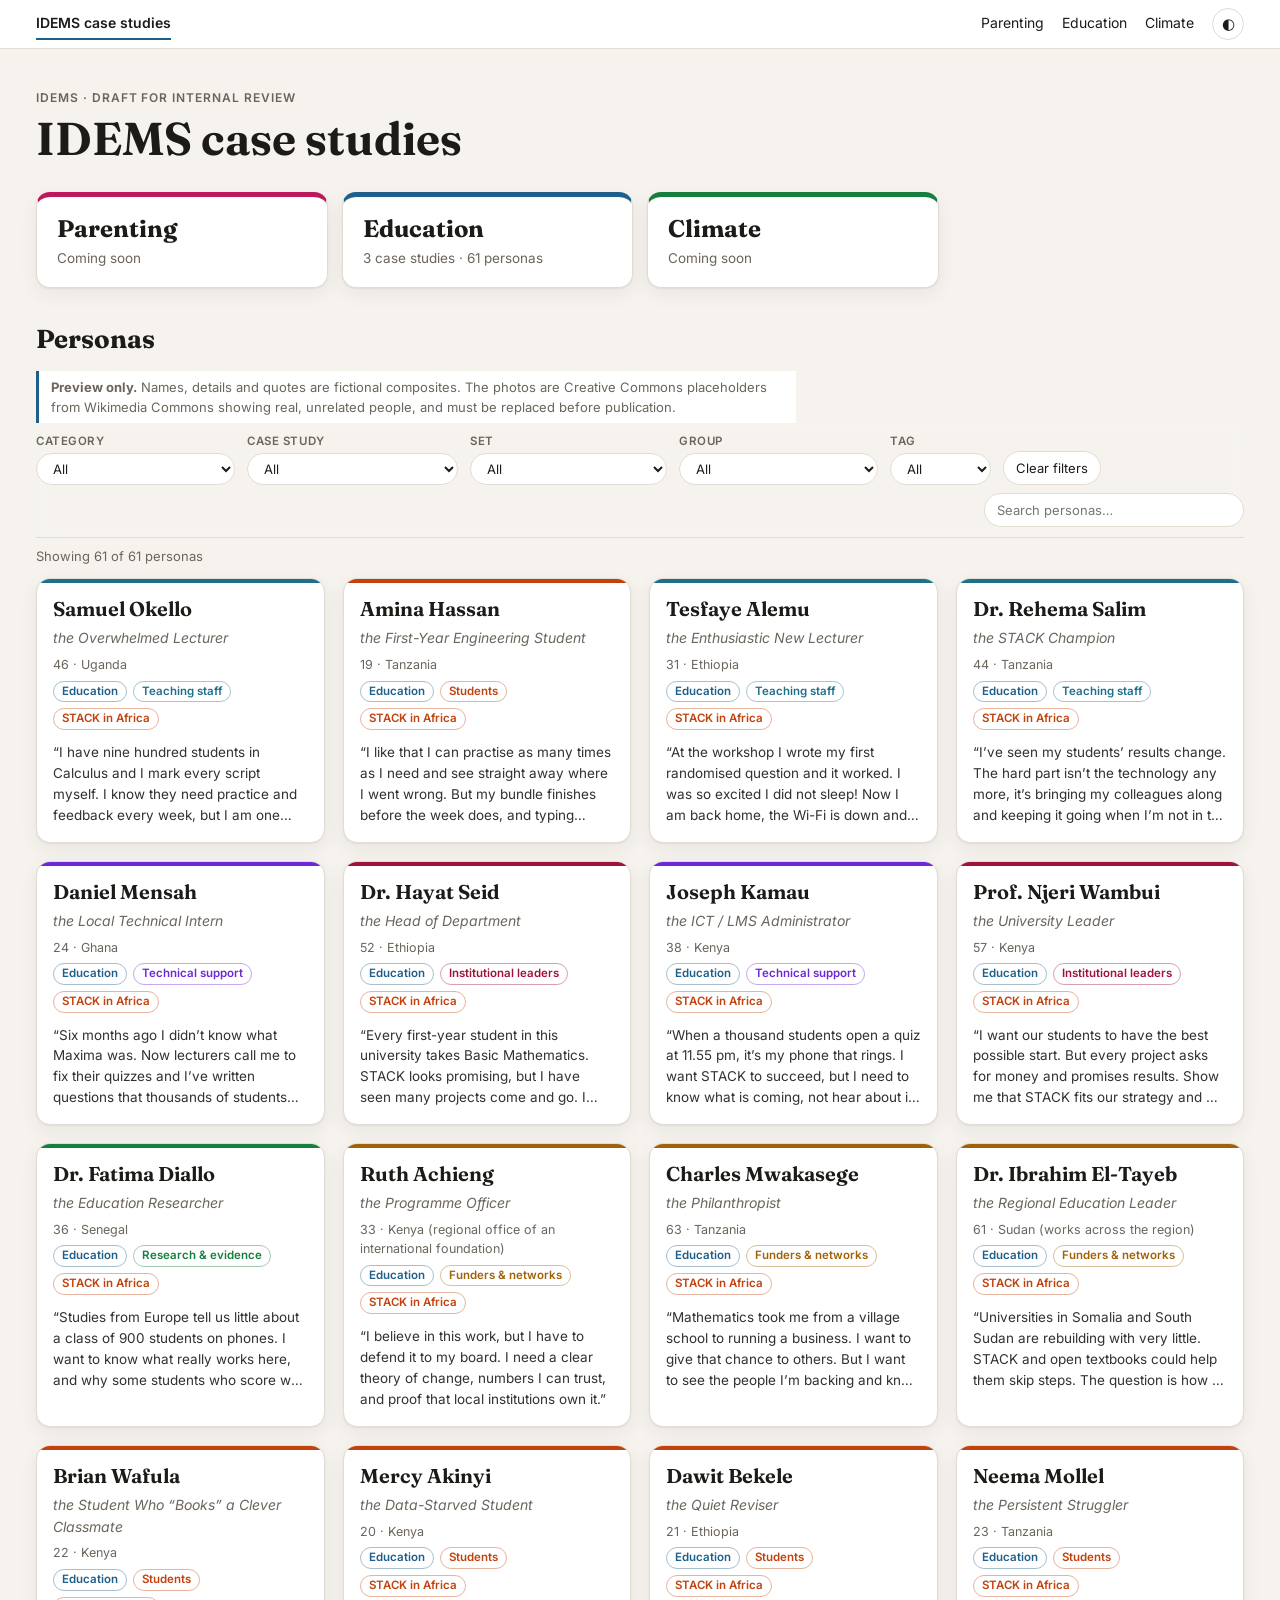
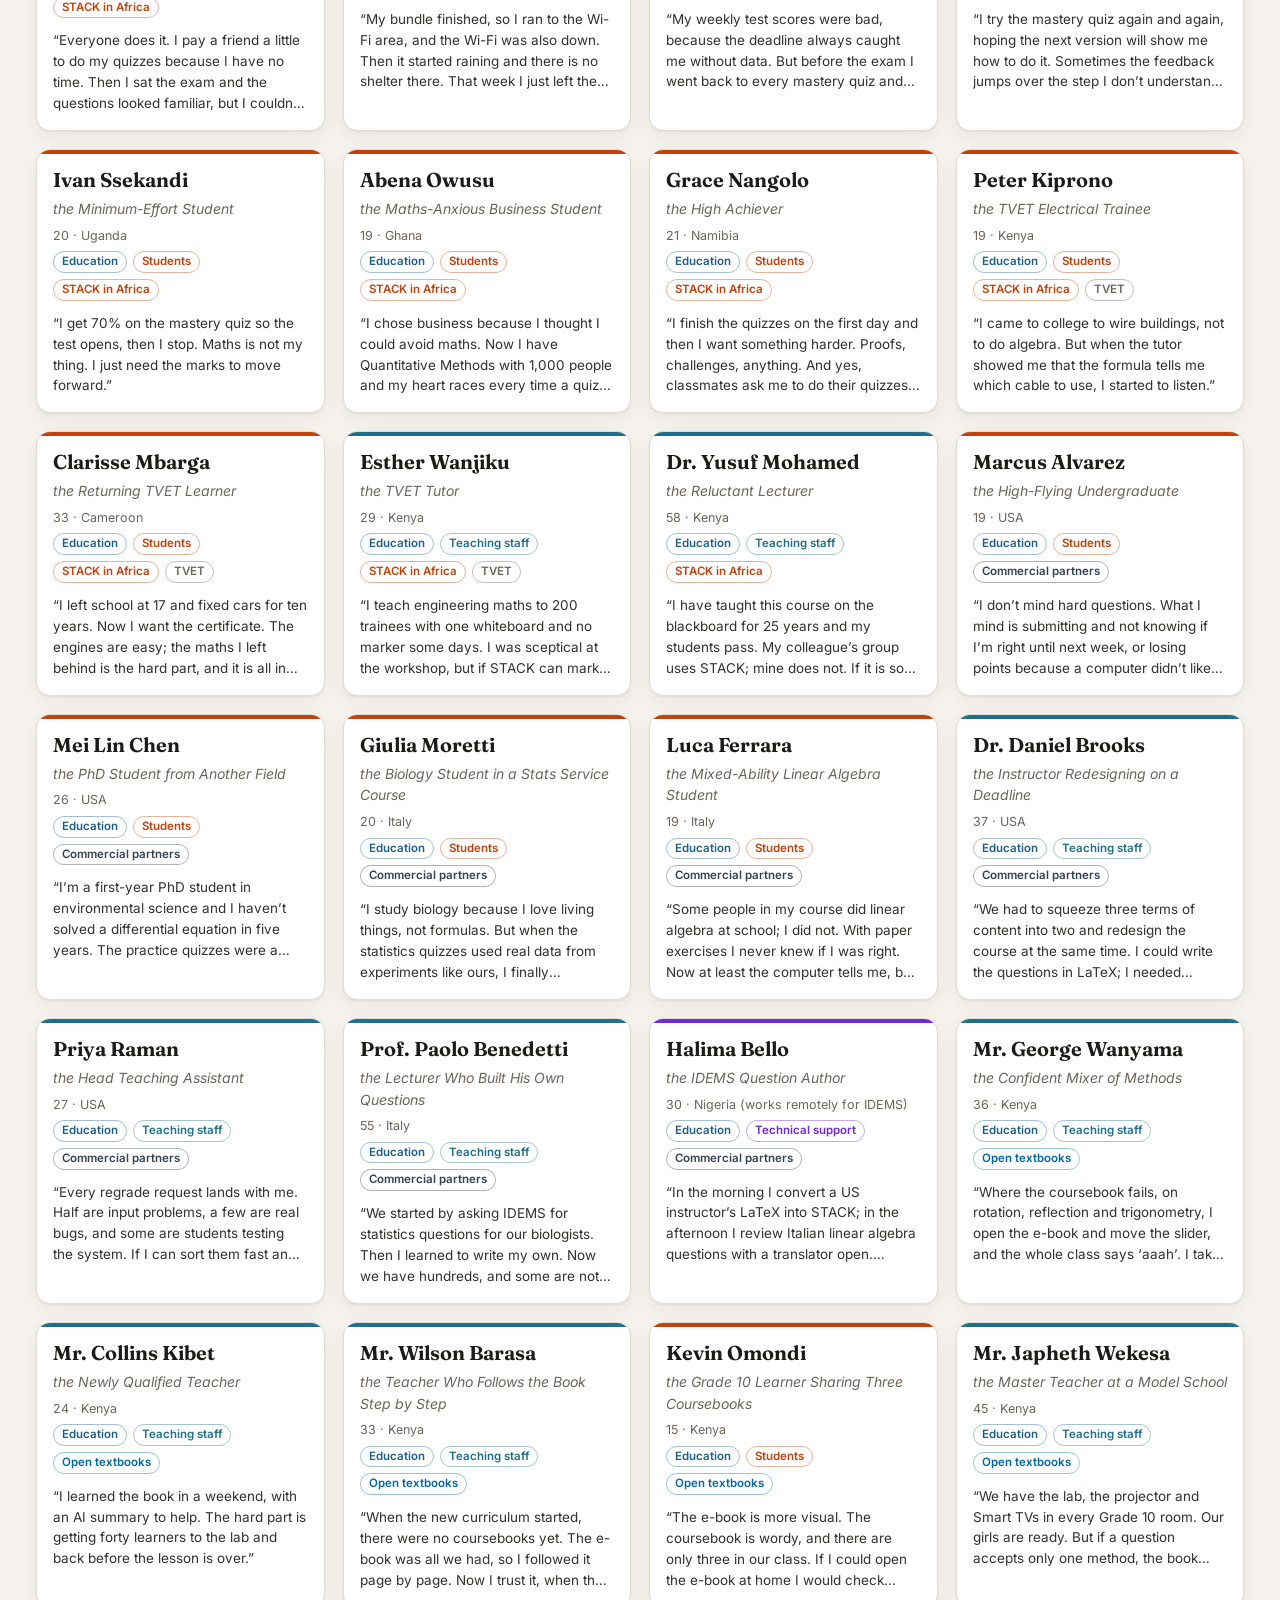
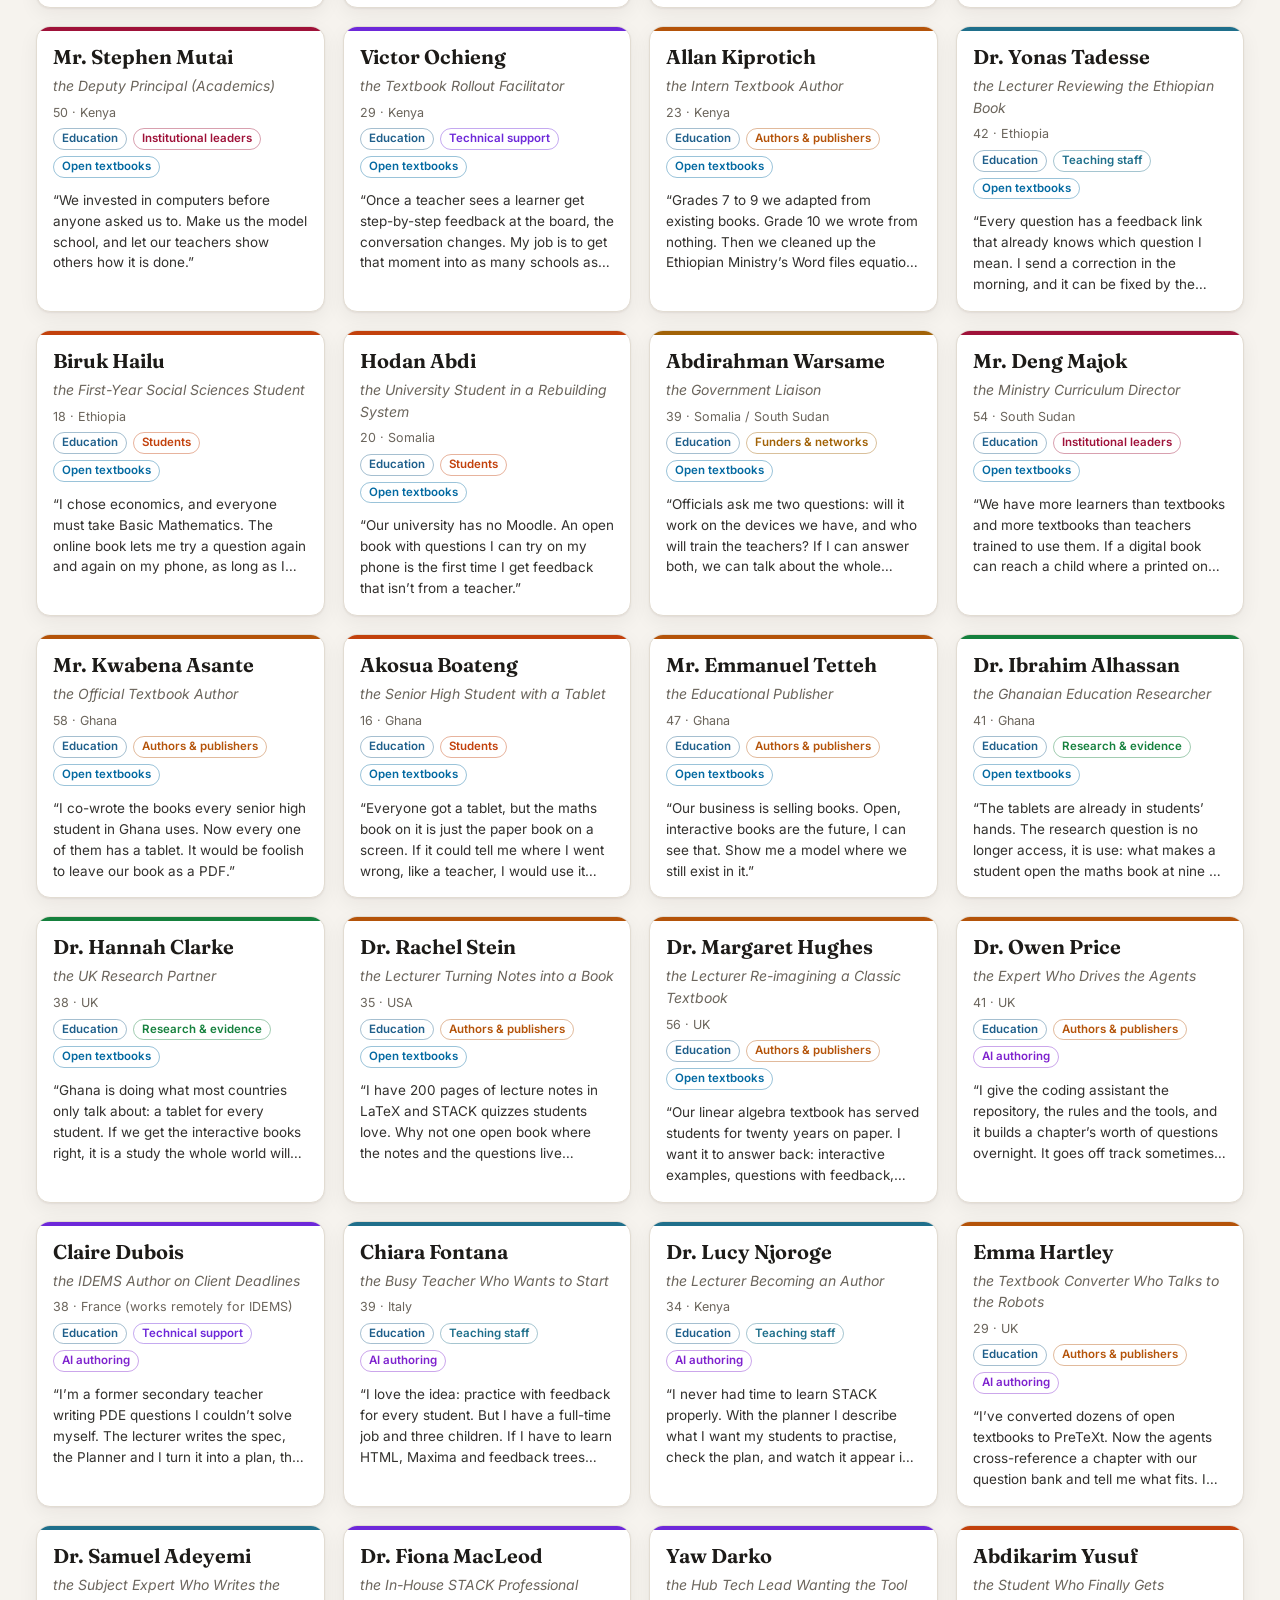
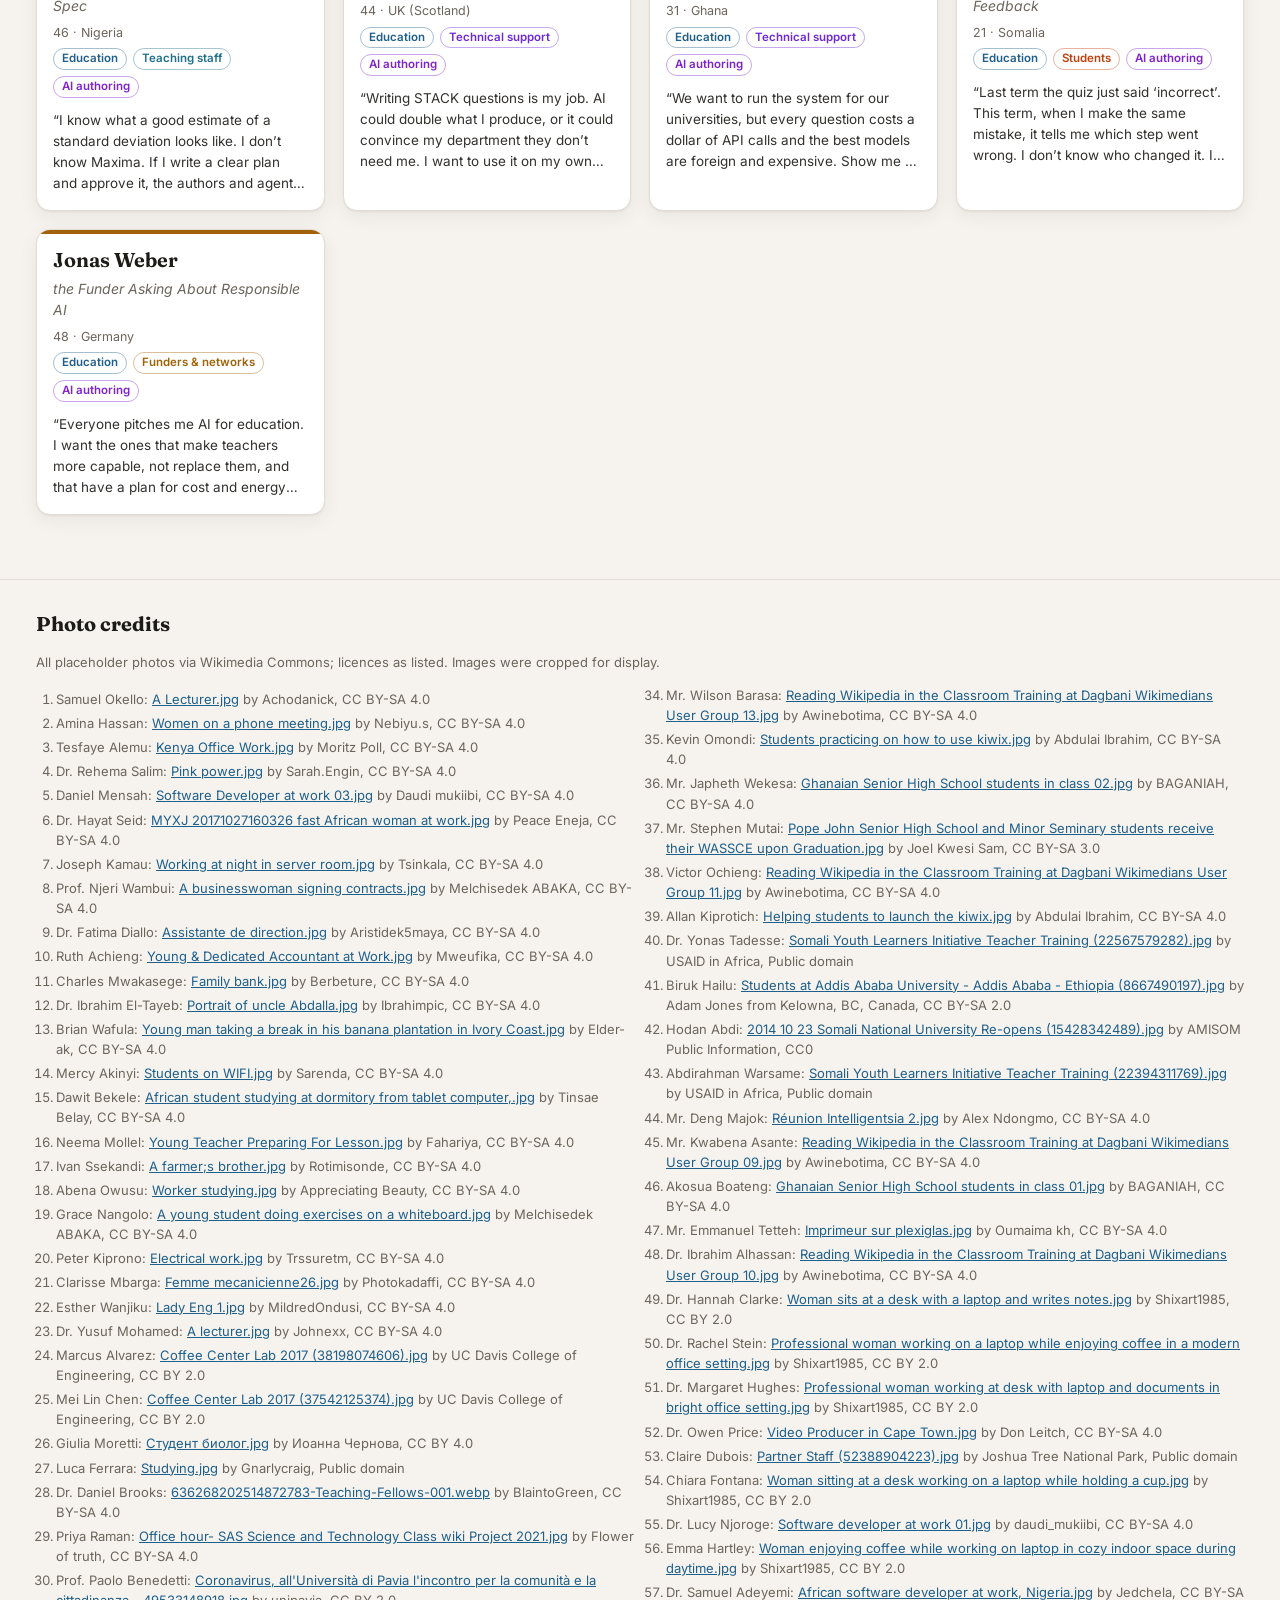
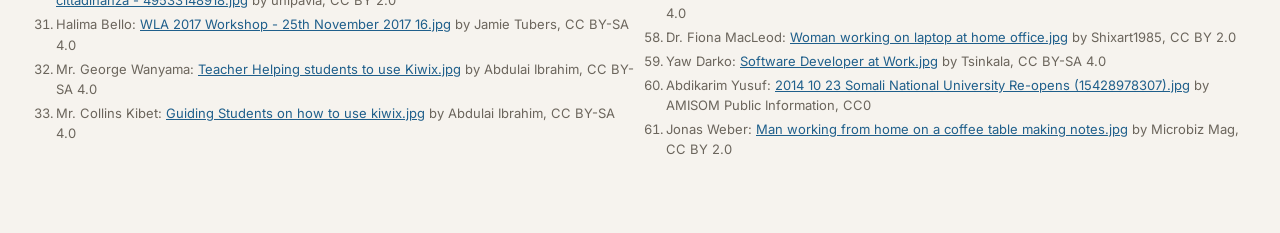
==== commit a3f63305: "Restructure into an IDEMS-wide case-studies hub Home page lists the categories (Parenting, Education" ====
--- a/index.html
+++ b/index.html
@@ -3,1078 +3,40 @@
 <head>
 <meta charset="utf-8">
 <meta name="viewport" content="width=device-width, initial-scale=1">
-<title>STACK in Africa Personas</title>
+<title>IDEMS Case Studies</title>
 <link rel="preconnect" href="https://fonts.googleapis.com">
 <link rel="preconnect" href="https://fonts.gstatic.com" crossorigin>
-<link href="https://fonts.googleapis.com/css2?family=Fraunces:opsz,wght@9..144,500;9..144,650&family=Inter:wght@400;500;600&display=swap" rel="stylesheet">
-<style>
-:root {
-  --bg: #f6f3ee;
-  --surface: #ffffff;
-  --surface-2: #f1ede6;
-  --text: #1d1b18;
-  --muted: #6b655c;
-  --line: #e2dcd2;
-  --accent: #1f5f8b;
-  --shadow: 0 1px 2px rgba(30,25,15,.06), 0 6px 20px rgba(30,25,15,.06);
-  --g-students: #c2410c;
-  --g-teaching: #1f6f8b;
-  --g-support: #6d28d9;
-  --g-leadership: #9f1239;
-  --g-funders: #a16207;
-  --g-research: #15803d;
-  --tvet: #0f766e;
-  --commercial: #334155;
-  --g-content: #b45309;
-  --textbooks: #0369a1;
-  --ai: #7e22ce;
-}
-@media (prefers-color-scheme: dark) {
-  :root:not([data-theme="light"]) {
-    --bg: #161513; --surface: #1f1e1b; --surface-2: #2a2824; --text: #eeeae3; --muted: #a39d93;
-    --line: #36332e; --accent: #7cb8e0; --shadow: 0 1px 2px rgba(0,0,0,.3), 0 6px 20px rgba(0,0,0,.25);
-    --g-students: #fb923c; --g-teaching: #5ab4d6; --g-support: #a78bfa; --g-leadership: #fb7185;
-    --g-funders: #facc15; --g-research: #4ade80; --tvet: #2dd4bf; --commercial: #cbd5e1; --g-content: #fbbf24; --textbooks: #38bdf8; --ai: #c084fc;
-  }
-}
-:root[data-theme="dark"] {
-  --bg: #161513; --surface: #1f1e1b; --surface-2: #2a2824; --text: #eeeae3; --muted: #a39d93;
-  --line: #36332e; --accent: #7cb8e0; --shadow: 0 1px 2px rgba(0,0,0,.3), 0 6px 20px rgba(0,0,0,.25);
-  --g-students: #fb923c; --g-teaching: #5ab4d6; --g-support: #a78bfa; --g-leadership: #fb7185;
-  --g-funders: #facc15; --g-research: #4ade80; --tvet: #2dd4bf; --commercial: #cbd5e1; --g-content: #fbbf24; --textbooks: #38bdf8; --ai: #c084fc;
-}
-* { box-sizing: border-box; }
-html { -webkit-text-size-adjust: 100%; }
-body {
-  margin: 0; background: var(--bg); color: var(--text);
-  font: 15px/1.55 Inter, system-ui, -apple-system, "Segoe UI", sans-serif;
-}
-.wrap { max-width: 1240px; margin: 0 auto; padding: 0 16px; }
-header.top { padding: 40px 0 20px; }
-.eyebrow { font-size: 12px; letter-spacing: .08em; text-transform: uppercase; color: var(--muted); font-weight: 600; }
-h1 { font-family: Fraunces, Georgia, serif; font-weight: 650; font-size: clamp(30px, 5vw, 46px); line-height: 1.1; margin: 6px 0 12px; }
-.cases { margin: 0 0 14px; font-size: 14px; font-weight: 500; }
-.cases a { color: var(--accent); }
-.lede { max-width: 760px; color: var(--muted); font-size: 16px; margin: 0; }
-.note {
-  margin-top: 16px; max-width: 760px; font-size: 13px; color: var(--muted);
-  border-left: 3px solid var(--accent); padding: 6px 12px; background: var(--surface);
-}
-.controls {
-  position: sticky; top: 0; z-index: 5; background: color-mix(in srgb, var(--bg) 92%, transparent);
-  backdrop-filter: blur(6px); padding: 12px 0; border-bottom: 1px solid var(--line); margin-bottom: 20px;
-}
-.controls .wrap { display: flex; flex-wrap: wrap; gap: 8px; align-items: center; }
-.chip {
-  border: 1px solid var(--line); background: var(--surface); color: var(--text); border-radius: 999px;
-  padding: 6px 12px; font: inherit; font-size: 13px; cursor: pointer; display: inline-flex; align-items: center; gap: 6px;
-}
-.chip .dot { width: 8px; height: 8px; border-radius: 50%; background: var(--c, var(--muted)); }
-.chip[aria-pressed="true"] { background: var(--text); color: var(--bg); border-color: var(--text); }
-.chip .n { opacity: .6; font-size: 12px; }
-.search {
-  margin-left: auto; min-width: 0; flex: 1 1 180px; max-width: 260px; border: 1px solid var(--line); background: var(--surface);
-  color: var(--text); border-radius: 999px; padding: 7px 14px; font: inherit; font-size: 13px;
-}
-.theme-btn { border: 1px solid var(--line); background: var(--surface); color: var(--text); border-radius: 999px; width: 34px; height: 34px; cursor: pointer; font-size: 15px; }
-.grid { display: grid; grid-template-columns: repeat(auto-fill, minmax(270px, 1fr)); gap: 18px; padding-bottom: 40px; }
-.card {
-  background: var(--surface); border: 1px solid var(--line); border-radius: 14px; overflow: hidden;
-  box-shadow: var(--shadow); display: flex; flex-direction: column; cursor: pointer; text-align: left;
-  padding: 0; font: inherit; color: inherit; transition: transform .15s ease, box-shadow .15s ease;
-}
-.card:hover, .card:focus-visible { transform: translateY(-2px); box-shadow: 0 10px 28px rgba(30,25,15,.12); outline: none; }
-.card:focus-visible { outline: 2px solid var(--accent); outline-offset: 2px; }
-.card .ph { position: relative; aspect-ratio: 4/3; background: var(--surface-2); overflow: hidden; }
-.card img { position: absolute; inset: 0; width: 100%; height: 100%; object-fit: cover; display: block; }
-.num {
-  position: absolute; top: 10px; left: 10px; background: var(--surface); color: var(--text); border-radius: 999px;
-  font-size: 12px; font-weight: 600; padding: 2px 9px; box-shadow: var(--shadow);
-}
-.newtag {
-  position: absolute; top: 10px; right: 10px; background: var(--text); color: var(--bg);
-  border-radius: 999px; font-size: 11px; font-weight: 600; padding: 2px 8px; letter-spacing: .03em;
-}
-.card .body { padding: 14px 16px 16px; display: flex; flex-direction: column; gap: 6px; flex: 1; border-top: 4px solid var(--c); }
-.name { font-family: Fraunces, Georgia, serif; font-size: 20px; font-weight: 650; line-height: 1.2; margin: 0; }
-.tagline { font-style: italic; color: var(--muted); font-size: 14px; margin: 0; }
-.meta { font-size: 12.5px; color: var(--muted); }
-.tags { display: flex; flex-wrap: wrap; gap: 6px; margin-top: 2px; }
-.tag { font-size: 11.5px; font-weight: 600; color: var(--c); border: 1px solid color-mix(in srgb, var(--c) 40%, transparent); border-radius: 999px; padding: 1px 8px; }
-.card blockquote { margin: 6px 0 0; font-size: 13.5px; color: var(--text); opacity: .9; display: -webkit-box; -webkit-line-clamp: 4; -webkit-box-orient: vertical; overflow: hidden; }
-.empty { color: var(--muted); padding: 40px 0; text-align: center; display: none; }
-
-/* Profile dialog */
-dialog {
-  border: none; padding: 0; width: min(1000px, calc(100vw - 24px)); max-height: calc(100vh - 24px);
-  border-radius: 16px; background: var(--surface); color: var(--text); box-shadow: 0 20px 60px rgba(0,0,0,.35);
-}
-dialog::backdrop { background: rgba(15,12,8,.55); }
-.pf { display: grid; grid-template-columns: 340px 1fr; }
-.pf-side { background: var(--surface-2); padding: 20px; display: flex; flex-direction: column; gap: 14px; }
-.pf-side img { width: 100%; aspect-ratio: 1/1; object-fit: cover; border-radius: 10px; display: block; }
-.pf-quote {
-  margin: 0; background: color-mix(in srgb, var(--c) 14%, var(--surface)); border-left: 4px solid var(--c);
-  padding: 14px 16px; border-radius: 8px; font-family: Fraunces, Georgia, serif; font-style: italic; font-size: 16px; line-height: 1.45;
-}
-.pf-main { padding: 22px 26px 26px; overflow: auto; }
-.pf-head { display: flex; align-items: flex-start; gap: 12px; margin-bottom: 14px; }
-.pf-head h2 { font-family: Fraunces, Georgia, serif; font-size: 28px; margin: 0; line-height: 1.15; }
-.pf-head .tagline { font-size: 16px; }
-.close { margin-left: auto; border: 1px solid var(--line); background: var(--surface); color: var(--text); border-radius: 999px; width: 36px; height: 36px; font-size: 18px; cursor: pointer; flex: none; }
-.sections { display: grid; grid-template-columns: 1fr 1fr; gap: 6px 28px; }
-.sec h3 { font-size: 12px; letter-spacing: .08em; text-transform: uppercase; margin: 14px 0 6px; color: var(--c); }
-.sec ul { margin: 0; padding-left: 18px; }
-.sec li { margin: 3px 0; font-size: 14px; }
-.grounded { font-size: 12.5px; color: var(--muted); border-top: 1px dashed var(--line); margin-top: 18px; padding-top: 10px; }
-details.prompt { font-size: 12.5px; color: var(--muted); }
-details.prompt summary { cursor: pointer; font-weight: 600; color: var(--text); }
-details.prompt p { margin: 8px 0 0; background: var(--surface); border: 1px solid var(--line); border-radius: 8px; padding: 10px; font-family: ui-monospace, Consolas, monospace; font-size: 12px; line-height: 1.5; }
-.credit { font-size: 11.5px; color: var(--muted); }
-.credit a { color: inherit; }
-.nav { display: flex; gap: 8px; margin-top: 18px; }
-.nav button { border: 1px solid var(--line); background: var(--surface); color: var(--text); border-radius: 999px; padding: 6px 14px; font: inherit; font-size: 13px; cursor: pointer; }
-
-footer { border-top: 1px solid var(--line); padding: 28px 0 60px; color: var(--muted); font-size: 13px; }
-footer h2 { font-family: Fraunces, Georgia, serif; color: var(--text); font-size: 20px; margin: 0 0 8px; }
-footer ol { padding-left: 20px; columns: 2 380px; column-gap: 32px; }
-footer li { margin: 4px 0; break-inside: avoid; }
-footer a { color: var(--accent); }
-
-@media (max-width: 760px) {
-  .pf { grid-template-columns: 1fr; }
-  .pf-side img { aspect-ratio: 4/3; }
-  .sections { grid-template-columns: 1fr; }
-  .pf-main { padding: 18px 16px 22px; }
-  .search { max-width: none; margin-left: 0; flex-basis: 100%; }
-}
-@media print {
-  .controls, .theme-btn { display: none; }
-  .card { break-inside: avoid; box-shadow: none; }
-}
-</style>
+<link href="https://fonts.googleapis.com/css2?family=Fraunces:opsz,wght@9..144,500;9..144,650&family=Inter:wght@400;500;600;700&display=swap" rel="stylesheet">
+<link rel="stylesheet" href="assets/site.css">
 </head>
 <body>
+<nav class="topnav"></nav>
+
 <header class="top">
   <div class="wrap">
-    <div class="eyebrow">IDEMS · STACK in Africa and beyond · Draft for internal review</div>
-    <h1>Who STACK and open textbooks are for</h1>
-    <p class="cases">Case studies: <a href="case-1-africa-to-contracts.html">1 · From STACK in Africa to commercial contracts</a> · <a href="case-2-textbooks.html">2 · STACK and textbooks</a> · <a href="case-3-ai-authoring.html">3 · AI agents for STACK authoring</a></p>
-    <p class="lede"><span id="count">61</span> fictional personas in four sets. <strong>STACK in Africa</strong> draws on IDEMS’ STACK case studies (2019–2026) and the Maseno student-engagement study (Juma et al., 2022). <strong>Commercial partners</strong> covers the contracts that grew out of the African work, with a highly selective US university and a public university in Italy. <strong>Open textbooks</strong> covers interactive PreTeXt books with STACK questions: Kenya’s Grade 7–10 books, Ethiopia’s Basic Maths, emerging work in Somalia, South Sudan and Ghana, and interest from lecturers in the US and UK. <strong>AI authoring</strong> covers the people who use, and are affected by, IDEMS’ AI tools for writing STACK questions, from a single chatbot to a multi-agent system. Select a card to read the full profile.</p>
-    <p class="note"><strong>Preview only.</strong> Names, details and quotes are fictional composites. The photos are Creative Commons placeholders from Wikimedia Commons showing real, unrelated people. Before publication, replace them with generated or consented images; each profile includes an image prompt for this.</p>
+    <div class="eyebrow">IDEMS · Draft for internal review</div>
+    <h1>IDEMS case studies</h1>
   </div>
 </header>
 
-<nav class="controls" aria-label="Filter personas">
-  <div class="wrap" id="filters"></div>
-</nav>
+<main class="wrap">
+  <div class="cat-list" id="category-list"></div>
 
-<main class="wrap">
-  <div class="grid" id="grid"></div>
-  <p class="empty" id="empty">No personas match that filter.</p>
+  <h2 class="section">Personas</h2>
+  <p class="note"><strong>Preview only.</strong> Names, details and quotes are fictional composites. The photos are Creative Commons placeholders from Wikimedia Commons showing real, unrelated people, and must be replaced before publication.</p>
+  <div id="persona-browser"></div>
 </main>
 
-<footer>
+<footer class="site">
   <div class="wrap">
-    <h2>Sources</h2>
-    <p>Grounding: STACK case studies at stack-assessment.org (Maseno 2019; Maseno workshop 2022; INNODEMS internship 2023; Bahir Dar workshop 2023; African STACK Conferences 2023, 2024, 2025; the INNODEMS model 2025; PreTeXt integration 2025; International Meeting Nairobi 2026; a US university case study 2025), Grade 10 digital textbook pilot interviews and a school visit report (Kenya, 2026), project information from IDEMS staff, a draft case study on AI agents for STACK authoring (2026) and IDEMS podcast episodes on AI, STACK and textbooks, and Juma, Ayere, Oyengo &amp; Osang (2022), “Evaluating Engagement and Learning Based on a Student Categorization using STACK…”, iJET 17(23). Format adapted from IDEMS’ PLH Digital parenting personas (2020).</p>
-    <h2 style="margin-top:22px">Photo credits</h2>
-    <p>All photos via Wikimedia Commons, mostly from the Wiki Loves Africa “African people at work” collection; licences as listed. Images were cropped for display.</p>
+    <h2>Photo credits</h2>
+    <p>All placeholder photos via Wikimedia Commons; licences as listed. Images were cropped for display.</p>
     <ol id="credits"></ol>
   </div>
 </footer>
 
-<dialog id="dlg" aria-labelledby="dlg-title"></dialog>
-
-<script>
-const GROUPS = {
-  students:   { label: "Students", color: "var(--g-students)" },
-  teaching:   { label: "Teaching staff", color: "var(--g-teaching)" },
-  support:    { label: "Technical support", color: "var(--g-support)" },
-  leadership: { label: "Institutional leaders", color: "var(--g-leadership)" },
-  funders:    { label: "Funders & networks", color: "var(--g-funders)" },
-  research:   { label: "Research & evidence", color: "var(--g-research)" },
-  content:    { label: "Authors & publishers", color: "var(--g-content)" },
-};
-
-const PERSONAS = [
-{
-  id: "p01", isNew: false, group: "teaching", tvet: false, pos: "45% 35%",
-  name: "Samuel Okello", tagline: "the Overwhelmed Lecturer", where: "Uganda", age: 46,
-  quote: "I have nine hundred students in Calculus and I mark every script myself. I know they need practice and feedback every week, but I am one man. There has to be a better way.",
-  background: ["46 years old; married with three children", "Mathematics lecturer for 14 years", "Teaches four courses a semester, including a compulsory first-year service course of 800–1,200 students", "Has no teaching assistants; gives at most two paper tests per course because that is all he can mark", "Has heard colleagues talk about STACK at a regional workshop but has never logged in"],
-  looking: ["A way to give weekly practice and feedback without weekly marking", "Ready-made, good-quality questions for the courses he already teaches", "Someone nearby to call when something breaks the night before a deadline", "Proof that it works for students like his, not just in Europe"],
-  hopes: ["Students who actually understand calculus rather than cram it", "Evenings and weekends back with his family", "Time to finish the research paper he started three years ago"],
-  worries: ["That a new system will be one more job on top of everything else", "Students without phones or data being left behind", "Being blamed if online quizzes go wrong in front of 900 students", "Cheating he cannot see"],
-  day: ["Up at 5.30 am; marks scripts before breakfast", "Lectures back-to-back in a hall where the back rows cannot hear him", "Queue of students at his office door during lunch", "Evening: more marking, then WhatsApp messages from class representatives", "Uses a laptop and an Android phone; home internet is patchy"],
-  grounded: "Large service courses (500–1,200 students) and lecturers teaching four or more courses without support (Maseno 2019; Juma et al. 2022).",
-  prompt: "Documentary-style photo of a Ugandan man in his mid-40s, mathematics lecturer, short greying hair, button-up shirt, standing at the front of a very large crowded university lecture hall with a stack of paper scripts under his arm, tired but determined expression, natural window light, realistic, candid, 35mm.",
-},
-{
-  id: "p02", isNew: false, group: "students", tvet: false, pos: "55% 30%",
-  name: "Amina Hassan", tagline: "the First-Year Engineering Student", where: "Tanzania", age: 19,
-  quote: "I like that I can practise as many times as I need and see straight away where I went wrong. But my bundle finishes before the week does, and typing maths on this small screen takes forever.",
-  background: ["19 years old; first in her family at university", "First-year engineering student taking compulsory mathematics", "Does all her coursework on a mid-range smartphone; shares a laptop with three roommates", "Buys mobile data weekly; campus Wi-Fi is slow at peak times", "Strong in school maths but shaken by the jump to university level"],
-  looking: ["Practice she can do on her phone, in short sessions, offline where possible", "Feedback that shows the steps, not just right or wrong", "Help with typing expressions: brackets, powers, “*”", "Deadlines that allow for days without data"],
-  hopes: ["Pass first-year maths well enough to stay in engineering", "Understand concepts rather than memorise procedures", "Make her family proud and get a good job"],
-  worries: ["Losing marks because of syntax, not maths", "Running out of data on a test day", "Falling behind and being too shy to ask the lecturer", "Exam anxiety"],
-  day: ["Up at 6 am; quiz practice on the bus while her bundle lasts", "Lectures and labs until 4 pm", "Studies in the library where Wi-Fi is strongest", "Does mastery quizzes late at night when the network is quieter"],
-  grounded: "Most students use personal smartphones with purchased data (Maseno 2019); difficulty entering maths on phones (Nairobi 2026).",
-  prompt: "Natural photo of a 19-year-old Tanzanian woman engineering student, braided hair, casual top, sitting on campus steps concentrating on a maths problem on her smartphone, notebook with equations on her lap, soft afternoon light, realistic, candid.",
-},
-{
-  id: "p03", isNew: false, group: "teaching", tvet: false, pos: "35% 35%",
-  name: "Tesfaye Alemu", tagline: "the Enthusiastic New Lecturer", where: "Ethiopia", age: 31,
-  quote: "At the workshop I wrote my first randomised question and it worked. I was so excited I did not sleep! Now I am back home, the Wi-Fi is down and I have no one to ask.",
-  background: ["31 years old; single", "Mathematics lecturer for three years; finished his MSc recently", "Attended a five-day STACK workshop and authored his first questions there", "Comfortable with computers but has never written LaTeX or Maxima before", "Teaches the compulsory Basic Mathematics course that every first-year student takes"],
-  looking: ["A mentor he can message when a question will not behave", "Templates and examples he can adapt quickly", "A community of other new authors so he is not the only one in his department", "Recognition that authoring questions is real academic work"],
-  hopes: ["Build a full STACK course for his students", "Present his work at the next African STACK Conference", "Start a PhD in mathematics education"],
-  worries: ["That his questions have bugs students will find before he does", "Colleagues seeing STACK as a distraction", "Losing momentum once the workshop excitement fades", "Unreliable internet and power"],
-  day: ["Morning lectures to first-year groups", "Afternoons preparing materials and invigilating", "Evenings on the STACK question bank, testing his questions on his phone", "Checks the African STACK community chat before bed"],
-  grounded: "Workshop participants found authoring exciting but “time-consuming, requires a little ICT experience” (Maseno 2022, Bahir Dar 2023).",
-  prompt: "Realistic photo of a 31-year-old Ethiopian man, mathematics lecturer, short hair, smart casual shirt, sitting at a desk in a modest university office smiling at a laptop showing a maths question with formulas, notebook full of equations beside him, natural light.",
-},
-{
-  id: "p04", isNew: false, group: "teaching", tvet: false, pos: "40% 30%",
-  name: "Dr. Rehema Salim", tagline: "the STACK Champion", where: "Tanzania", age: 44,
-  quote: "I’ve seen my students’ results change. The hard part isn’t the technology any more, it’s bringing my colleagues along and keeping it going when I’m not in the room.",
-  background: ["44 years old; married with two teenagers", "Senior lecturer in mathematics; has used STACK in her courses for six years", "Moved her department’s continuous assessment for three large courses (1,000+ students each) onto STACK", "Trains colleagues informally and presents at the African STACK Conference", "Sits on the African STACK Community leadership team"],
-  looking: ["Time and recognition from her university for mentoring others", "A clear training path she can point new colleagues to", "Ways to share and reuse questions with other universities", "Data she can show management"],
-  hopes: ["See STACK used across her whole department, not just in her own courses", "Build a regional network of mentors", "Publish on what has worked locally"],
-  worries: ["Burnout: she is the person everyone calls", "Progress stopping if she moves or is promoted", "Uneven use across parallel groups making students’ experiences unfair", "Funding for servers and support"],
-  day: ["Up at 5 am for prayers; prepares children for school", "Lectures in the morning; afternoon meetings", "Answers colleagues’ STACK questions on WhatsApp throughout the day", "Reviews analytics to see which topics students struggle with"],
-  grounded: "Long-term adopters at Dar es Salaam, MMUST and Maseno; the Community Leadership Team set up in 2023; uneven uptake across groups (Nairobi 2026).",
-  prompt: "Warm realistic portrait of a confident Tanzanian woman in her mid-40s wearing a patterned hijab, senior mathematics lecturer, seated at an office desk with a laptop open to a quiz analytics dashboard, colleague leaning in to look, natural light, candid.",
-},
-{
-  id: "p05", isNew: false, group: "support", tvet: false, pos: "45% 40%",
-  name: "Daniel Mensah", tagline: "the Local Technical Intern", where: "Ghana", age: 24,
-  quote: "Six months ago I didn’t know what Maxima was. Now lecturers call me to fix their quizzes and I’ve written questions that thousands of students use. I just hope there’s a job at the end of it.",
-  background: ["24 years old; single", "Recent mathematics graduate", "One of the first interns at a new local STACK hub organisation", "Authors and reviews questions, sets up Moodle courses and supports lecturers", "Learning LaTeX, HTML and JavaScript as he goes; mentored remotely by experienced staff"],
-  looking: ["Structured mentoring and code review", "A recognised certificate or career pathway", "Peers in other countries to learn from", "A reliable laptop and internet"],
-  hopes: ["Become a STACK trainer and lead his own team", "Do a Master’s in mathematics education or data science", "Help build the hub into a lasting organisation"],
-  worries: ["Short-term contracts and no clear next step", "Being out of his depth when a lecturer’s course breaks before an exam", "Juggling requests from several universities at once", "Remote training that does not fit local realities"],
-  day: ["Weekly team meeting online with mentors", "Morning: authors and peer-reviews questions", "Afternoon: on site at a university helping a lecturer set up a course", "Evening: tutorials on Maxima; helps students locked out of Moodle"],
-  grounded: "INNODEMS internship 2023 (four interns grew to 14 staff by 2025); GHAIDEMS volunteering to host 2027 (Nairobi 2026).",
-  prompt: "Realistic photo of a 24-year-old Ghanaian man, recent graduate, short hair, black t-shirt, smiling while working on a laptop at a shared office desk with code and maths on screen, other workstations in background, bright natural light.",
-},
-{
-  id: "p06", isNew: false, group: "leadership", tvet: false, pos: "70% 22%",
-  name: "Dr. Hayat Seid", tagline: "the Head of Department", where: "Ethiopia", age: 52,
-  quote: "Every first-year student in this university takes Basic Mathematics. STACK looks promising, but I have seen many projects come and go. I need it to work for 6,000 students, and after the funding ends.",
-  background: ["52 years old; married with four children", "Head of a mathematics department with 30+ staff", "Responsible for a compulsory course taken by every first-year student", "Has had to deliver remedial courses and exit-exam preparation at short notice under national policy", "Signed her department up to a cross-university teaching team"],
-  looking: ["Clear evidence that STACK improves results in her context", "A realistic plan for staffing, servers and support", "Shared materials she can adopt instead of building from scratch", "Formal agreements that protect her department’s ownership"],
-  hopes: ["A consistent, high-quality Basic Mathematics course across all sections", "Staff workload that is manageable", "A department known nationally for good teaching"],
-  worries: ["Pilots that depend on one enthusiastic person", "National policy changes arriving with weeks’ notice", "Political instability disrupting teaching", "Server capacity at exam time"],
-  day: ["Early meetings with the dean and faculty", "Timetabling and staffing crises before lunch", "Reviews exam papers and course reports", "Evenings reading Ministry circulars and emails at home"],
-  grounded: "Bahir Dar 2023 (remedial courses, exit exams, a redesigned course for up to 1,500 students); MoU and collaborative teaching team (2025).",
-  prompt: "Realistic photo of an Ethiopian woman in her early 50s wearing a light headscarf, head of a university mathematics department, seated at an office desk reviewing a printed course report with a laptop open, shelves of files behind, calm and authoritative, natural light.",
-},
-{
-  id: "p07", isNew: false, group: "support", tvet: false, pos: "50% 40%",
-  name: "Joseph Kamau", tagline: "the ICT / LMS Administrator", where: "Kenya", age: 38,
-  quote: "When a thousand students open a quiz at 11.55 pm, it’s my phone that rings. I want STACK to succeed, but I need to know what is coming, not hear about it at midnight.",
-  background: ["38 years old; married with two children", "Runs the university’s Moodle and other systems with a team of three", "Supports every faculty, not just mathematics", "Has upgraded Moodle and seen plugins break afterwards", "Has a limited budget for servers and bandwidth"],
-  looking: ["Assessment calendars from lecturers in advance", "Clear technical requirements and a contact at the STACK hub", "Help with load testing and plugin upgrades", "Recognition from academics for the support his team provides"],
-  hopes: ["Stable, secure systems that people trust", "A proper budget and a bigger team", "Being treated as a partner, not a help desk"],
-  worries: ["Peak load during test weeks", "Being blamed when something fails", "Security and data protection", "Too many systems and too few people"],
-  day: ["Checks overnight server alerts at 6.30 am", "Morning: helpdesk tickets and account issues", "Afternoon: meetings with faculties about new systems", "Often back online late at night during exam periods"],
-  grounded: "Universities without Moodle hosted by IDEMS; plugin issues after upgrades (Maseno 2022); server capacity constraints (2025).",
-  prompt: "Realistic photo of a 38-year-old Kenyan man, university IT systems administrator, wearing a dark blazer over a shirt, standing in a server room beside racks with blinking lights, holding a phone, slightly tired but focused, cool lighting.",
-},
-{
-  id: "p08", isNew: false, group: "leadership", tvet: false, pos: "55% 45%",
-  name: "Prof. Njeri Wambui", tagline: "the University Leader", where: "Kenya", age: 57,
-  quote: "I want our students to have the best possible start. But every project asks for money and promises results. Show me that STACK fits our strategy and will still be here in five years.",
-  background: ["57 years old; married; grandmother of one", "Deputy Vice-Chancellor (Academic Affairs)", "Responsible for teaching quality, e-learning strategy and accreditation", "Has spoken publicly in support of STACK after a conference on her campus", "Faces a tight budget and pressure from government and accreditors"],
-  looking: ["A concise case: impact, cost and risks", "Evidence from comparable universities", "A path to institution-wide adoption, not a single-department pilot", "Partnerships that raise the university’s profile"],
-  hopes: ["Better pass rates in first-year mathematics", "A reputation for innovation in teaching", "Graduates who can compete regionally and internationally"],
-  worries: ["Investing in something that collapses when external support ends", "Academic integrity in online assessment", "Unequal student access to devices and data", "Staff resistance to change"],
-  day: ["Senate, committee and board meetings for most of the day", "Signs off budgets and partnership agreements", "Opens conferences and workshops", "Reads reports at home in the evening"],
-  grounded: "Vice-Chancellors publicly backing STACK (Maseno 2022, MMUST 2023); the need for institutional commitment (2024, 2026).",
-  prompt: "Professional realistic portrait of a Kenyan woman in her late 50s, deputy vice-chancellor, elegant blouse and short natural hair, seated at a large office desk signing documents, flowers and files on the desk, warm confident smile, bright office light.",
-},
-{
-  id: "p09", isNew: false, group: "research", tvet: false, pos: "40% 30%",
-  name: "Dr. Fatima Diallo", tagline: "the Education Researcher", where: "Senegal", age: 36,
-  quote: "Studies from Europe tell us little about a class of 900 students on phones. I want to know what really works here, and why some students who score well online still fail the exam.",
-  background: ["36 years old; married with one child", "Lecturer and researcher in mathematics education", "Interested in learning analytics and formative assessment", "Works in French; most STACK materials and literature are in English", "Collaborates with colleagues in Kenya and Europe"],
-  looking: ["Access to anonymised quiz and exam data", "Research partners and co-authors in the STACK community", "Funding for interviews and focus groups, not just log data", "Materials and training in French"],
-  hopes: ["Publish evidence that shapes practice in African universities", "Lead a multi-country study", "Bring STACK to Francophone universities"],
-  worries: ["Moodle logs that do not show real time on task", "Ethics and data protection", "Research that never reaches lecturers’ practice", "Balancing teaching load with research time"],
-  day: ["Morning lectures", "Afternoon analysing data and writing", "Online calls with collaborators across time zones", "Evenings reading literature after her child is asleep"],
-  grounded: "Juma et al. (2022) mixed-methods study; Moodle duration data unreliable; expansion to Francophone Africa (2025).",
-  prompt: "Realistic photo of a Senegalese woman in her mid-30s, education researcher, long braids, colourful print dress, sitting at a cluttered desk with a laptop showing scatter plots and printed papers, looking up with a thoughtful smile, natural daylight.",
-},
-{
-  id: "p10", isNew: false, group: "funders", tvet: false, pos: "35% 40%",
-  name: "Ruth Achieng", tagline: "the Programme Officer", where: "Kenya (regional office of an international foundation)", age: 33,
-  quote: "I believe in this work, but I have to defend it to my board. I need a clear theory of change, numbers I can trust, and proof that local institutions own it.",
-  background: ["33 years old; single", "Programme officer for higher-education grants in East Africa", "Manages a portfolio of 12 grants; reports to a head office abroad", "Former secondary maths teacher", "Visits grantees two or three times a year"],
-  looking: ["Clear, measurable outcomes and realistic timelines", "Evidence of scale and sustainability beyond the grant", "Stories of students and lecturers she can share", "Strong partners with local leadership"],
-  hopes: ["Fund work that changes how a whole region teaches mathematics", "Build local capacity rather than dependency", "Be promoted to lead the education portfolio"],
-  worries: ["Projects that stop when funding stops", "Weak monitoring and evaluation", "Over-promising in proposals", "Shifting priorities at head office"],
-  day: ["Morning video calls with head office", "Reviews reports and budgets", "Field visit or grantee meeting in the afternoon", "Writes board papers in the evening"],
-  grounded: "Funding and sustainability as recurring challenges (INNODEMS 2025); conferences run on <$10k budgets (2022, 2023).",
-  prompt: "Realistic photo of a Kenyan woman in her early 30s, grants programme officer, hair neatly braided back, navy blouse, writing notes at a desk beside a laptop in a modern office, focused expression, soft natural light.",
-},
-{
-  id: "p11", isNew: false, group: "funders", tvet: false, pos: "75% 45%",
-  name: "Charles Mwakasege", tagline: "the Philanthropist", where: "Tanzania", age: 63,
-  quote: "Mathematics took me from a village school to running a business. I want to give that chance to others. But I want to see the people I’m backing and know my money did something real.",
-  background: ["63 years old; married with four grown children", "Founded a successful finance and logistics business", "Funds scholarships through a family foundation", "Not an academic; trusts people more than proposals", "Recently heard a student speak about STACK at an event"],
-  looking: ["Inspiring, concrete stories of impact", "Small, visible investments that can grow", "Trustworthy local leaders", "Opportunities to visit and meet students"],
-  hopes: ["More young people from poor backgrounds succeeding in STEM", "A legacy in his country’s universities", "His children continuing the foundation"],
-  worries: ["Money disappearing into overheads", "Projects that depend on foreigners", "Not understanding the technology well enough to judge it"],
-  day: ["Still goes to the office most mornings", "Meetings with business partners", "Afternoons on foundation work and community events", "Evenings with family"],
-  grounded: "Diverse, often small funders behind conferences and hubs (2022–2026); emphasis on local ownership.",
-  prompt: "Realistic photo of a Tanzanian man in his early 60s, successful businessman and philanthropist, grey suit and tie, seated at a desk shaking hands with a young university student, office setting, warm and dignified, natural light.",
-},
-{
-  id: "p12", isNew: false, group: "funders", tvet: false, pos: "50% 30%",
-  name: "Dr. Ibrahim El-Tayeb", tagline: "the Regional Education Leader", where: "Sudan (works across the region)", age: 61,
-  quote: "Universities in Somalia and South Sudan are rebuilding with very little. STACK and open textbooks could help them skip steps. The question is how to adapt it to each country, not copy it.",
-  background: ["61 years old; married with five children", "Former professor of mathematics; now leads a regional mathematics network", "Works with ministries, mathematical societies and universities", "Has lived through conflict and displacement of his own institution", "Champions open educational resources"],
-  looking: ["Models that work with weak infrastructure, e.g. PreTeXt textbooks without Moodle", "Partnerships with ministries and funders", "Peer support between established and new universities", "Training that can be cascaded locally"],
-  hopes: ["STACK and open books adopted in conflict-affected countries", "A strong African mathematics community", "National policy that values formative assessment"],
-  worries: ["Infrastructure and security in fragile regions", "Initiatives that only reach a few elite universities", "Coordination across many stakeholders"],
-  day: ["Calls with ministry officials and university leaders", "Writes policy briefs and grant proposals", "Travels often for regional meetings", "Mentors younger academics in the evenings"],
-  grounded: "Support to University of Juba and Somali National University; PreTeXt as an alternative where an LMS is limited; policy engagement (2025).",
-  prompt: "Realistic portrait of a Sudanese man in his early 60s, grey hair and moustache, striped shirt, leaning on a railing outdoors with a city behind, warm and wise expression, golden-hour light.",
-},
-{
-  id: "p13", isNew: true, group: "students", tvet: false, pos: "55% 55%",
-  name: "Brian Wafula", tagline: "the Student Who “Books” a Clever Classmate", where: "Kenya", age: 22,
-  quote: "Everyone does it. I pay a friend a little to do my quizzes because I have no time. Then I sat the exam and the questions looked familiar, but I couldn’t write anything. I was only cheating myself.",
-  background: ["22 years old; third-year education student taking a compulsory maths unit", "Works evenings and weekends at a relative’s shop to pay fees", "Pays a strong classmate to do his weekly STACK quizzes", "His quiz scores are good but his exam scores are very low", "Doesn’t see this as cheating; it feels like normal “help”"],
-  looking: ["A way to keep up with the quizzes alongside his job", "Flexible deadlines", "Practice that feels worth his time", "To pass and graduate"],
-  hopes: ["Graduate and become a secondary school teacher", "Support his younger siblings through school"],
-  worries: ["Failing the course and paying to repeat it", "Being caught", "Disappointing his family", "Not actually understanding the maths he will one day teach"],
-  day: ["Morning lectures, often late after a night shift", "Afternoons at the shop", "Sends money to a classmate by mobile money when quizzes open", "Crams the night before the exam"],
-  grounded: "Juma et al. (2022) group A: high quiz scores, failed exam; 17/20 interviewees and 31/32 focus-group participants described paying peers; typically one attempt per quiz.",
-  prompt: "Realistic candid photo of a 22-year-old Kenyan man, university student, green polo shirt, sitting under a shaded shelter outdoors looking at his phone with a conflicted expression, natural light, documentary style.",
-},
-{
-  id: "p14", isNew: true, group: "students", tvet: false, pos: "40% 35%",
-  name: "Mercy Akinyi", tagline: "the Data-Starved Student", where: "Kenya", age: 20,
-  quote: "My bundle finished, so I ran to the Wi-Fi area, and the Wi-Fi was also down. Then it started raining and there is no shelter there. That week I just left the quiz.",
-  background: ["20 years old; second-year actuarial science student", "From a rural family; lives in a shared hostel off campus", "Has a cheap Android phone with a cracked screen; no laptop", "Can afford about one data bundle a week", "Motivated and capable, but often misses test-quiz deadlines"],
-  looking: ["Quizzes that use little data or work offline", "Longer windows for test quizzes", "Reliable, sheltered Wi-Fi spots on campus", "Lecturers who understand access problems"],
-  hopes: ["Graduate with good grades and become an actuary", "Buy a laptop", "Help her family financially"],
-  worries: ["Losing marks for reasons that have nothing to do with maths", "Her phone breaking", "Being seen as lazy", "Weekends when campus Wi-Fi is off"],
-  day: ["Walks 30 minutes to campus", "Lectures in the morning; waits at the Wi-Fi spot at lunch", "Downloads notes when the signal is good", "Studies with friends who have laptops in the evening"],
-  grounded: "Juma et al. (2022): 15/20 interviewees cited devices and data; about 20% of students affected; Wi-Fi areas without shelter.",
-  prompt: "Realistic candid photo of a 20-year-old Kenyan woman university student standing outdoors on a campus path holding an old smartphone up searching for signal, cloudy sky threatening rain, another student nearby also on a phone, documentary style.",
-},
-{
-  id: "p15", isNew: true, group: "students", tvet: false, pos: "45% 40%",
-  name: "Dawit Bekele", tagline: "the Quiet Reviser", where: "Ethiopia", age: 21,
-  quote: "My weekly test scores were bad, because the deadline always caught me without data. But before the exam I went back to every mastery quiz and practised until I understood. That is how I passed.",
-  background: ["21 years old; third-year mathematics student", "Lives in a dormitory with five others; shares one tablet", "Often misses weekly test-quiz deadlines", "Uses the mastery quizzes, with feedback, as his main revision tool", "Quiet in class; rarely asks lecturers questions"],
-  looking: ["Mastery quizzes that stay open all semester", "Worked solutions he can study offline", "Revision quizzes before exams", "A study group"],
-  hopes: ["Graduate and teach mathematics at a secondary school", "Pass the national exit exam", "Maybe study for a Master’s abroad"],
-  worries: ["Low continuous-assessment marks pulling his grade down", "Power cuts in the dormitory", "The national exit exam"],
-  day: ["Morning classes", "Afternoon in the library", "Evening revising on the shared tablet with earphones in", "Late-night practice when others are asleep"],
-  grounded: "Juma et al. (2022) group C: below-average quiz scores but passed by revising with mastery quizzes; Ethiopian exit exams (2023).",
-  prompt: "Realistic photo of a 21-year-old Ethiopian male student in a dormitory room, earphones in, working through maths problems on a tablet propped on a desk, bunk bed behind, focused, soft evening light.",
-},
-{
-  id: "p16", isNew: true, group: "students", tvet: false, pos: "55% 45%",
-  name: "Neema Mollel", tagline: "the Persistent Struggler", where: "Tanzania", age: 23,
-  quote: "I try the mastery quiz again and again, hoping the next version will show me how to do it. Sometimes the feedback jumps over the step I don’t understand. I’m not a fast learner, but I don’t give up.",
-  background: ["23 years old; second-year BEd (mathematics) student", "Weak secondary-school maths background; got in through a bridging programme", "Makes many attempts on each quiz, sometimes 5–10", "Often marked wrong for answers she believes are right (input format)", "Embarrassed to ask questions in a class of 700"],
-  looking: ["Feedback that shows every step", "Easier warm-up questions before harder ones", "Clear help on how to type answers", "Someone to explain in Swahili when she is stuck"],
-  hopes: ["Pass and become a primary or secondary maths teacher", "Prove to herself she can do mathematics", "Be the teacher she never had"],
-  worries: ["Her exam score not matching her effort", "Being labelled as weak", "Running out of time"],
-  day: ["Lectures in the morning", "Works through mastery quizzes in a quiet corner of the hostel", "Asks a friend for help after supper", "Revises from her own handwritten notes"],
-  grounded: "Juma et al. (2022) group D: many attempts but low exam scores; about 20% said feedback lacked steps; the quote “I’m not a fast learner”.",
-  prompt: "Realistic photo of a 23-year-old Tanzanian woman student with short locs, sitting by a window working through a maths problem on paper with her phone beside her, determined expression, natural window light.",
-},
-{
-  id: "p17", isNew: true, group: "students", tvet: false, pos: "50% 30%",
-  name: "Ivan Ssekandi", tagline: "the Minimum-Effort Student", where: "Uganda", age: 20,
-  quote: "I get 70% on the mastery quiz so the test opens, then I stop. Maths is not my thing. I just need the marks to move forward.",
-  background: ["20 years old; first-year statistics student (it was not his first choice)", "Sociable, popular, active in student politics and football", "Does exactly enough to unlock each test quiz", "Rarely reads feedback", "Not struggling with access; struggling with interest"],
-  looking: ["Something that shows why this maths matters to him", "Short, game-like practice", "Recognition when he does well", "Friends to study with"],
-  hopes: ["Transfer to a business degree", "Start his own company", "Have a good time at university"],
-  worries: ["Retakes eating his holidays", "Disappointing his parents, who pay his fees", "Being bored"],
-  day: ["Wakes late; skips early lectures", "Football training in the afternoon", "Does quizzes on his phone minutes before they close", "Evenings with friends"],
-  grounded: "Juma et al. (2022): low motivation and disinterest in mathematics (“just did the quizzes to get the minimum score”).",
-  prompt: "Realistic photo of a 20-year-old Ugandan young man, friendly grin, t-shirt, backpack over one shoulder, standing among green banana leaves on the edge of a campus, holding a phone casually, natural light.",
-},
-{
-  id: "p18", isNew: true, group: "students", tvet: false, pos: "85% 40%",
-  name: "Abena Owusu", tagline: "the Maths-Anxious Business Student", where: "Ghana", age: 19,
-  quote: "I chose business because I thought I could avoid maths. Now I have Quantitative Methods with 1,000 people and my heart races every time a quiz opens.",
-  background: ["19 years old; first-year business administration student", "Took a compulsory mathematics service course she did not expect", "Was told at school that she was “not a maths person”", "Diligent, organised and hard-working in every other subject", "Has a laptop and good data, but avoids opening the quizzes"],
-  looking: ["Low-stakes practice where mistakes are private", "Encouraging feedback", "Examples connected to business and money", "Reassurance that she can improve"],
-  hopes: ["Pass without fear", "Start a fashion business", "Feel confident with numbers"],
-  worries: ["Timed tests", "Failing in front of her friends", "Losing her scholarship"],
-  day: ["Lectures and group work", "Leaves the maths quiz until the last moment", "Studies in the library with headphones", "Calls her mother in the evening"],
-  grounded: "Large service courses for non-maths programmes (Juma et al. 2022); mathematics anxiety as a theme (Kiratu keynote, 2024).",
-  prompt: "Realistic photo of a 19-year-old Ghanaian woman business student with braids and glasses, sitting at a library desk with one hand on her forehead, looking anxiously at a laptop showing a maths quiz, bookshelves behind, natural light.",
-},
-{
-  id: "p19", isNew: true, group: "students", tvet: false, pos: "35% 50%",
-  name: "Grace Nangolo", tagline: "the High Achiever", where: "Namibia", age: 21,
-  quote: "I finish the quizzes on the first day and then I want something harder. Proofs, challenges, anything. And yes, classmates ask me to do their quizzes for them. I say no, but it’s not easy.",
-  background: ["21 years old; third-year mathematics and statistics student", "Top of her class; tutors younger students", "Often finishes the weekly quizzes in one attempt", "Is regularly offered money to do other students’ quizzes", "Wants to do postgraduate study"],
-  looking: ["Extension and challenge questions, including proofs", "Chances to author questions or tutor", "Recommendations and research opportunities", "Contact with the wider STACK community"],
-  hopes: ["A scholarship for a Master’s in applied mathematics", "Become a lecturer", "Show girls in her community that maths is for them"],
-  worries: ["Boredom and being held back", "Pressure from classmates", "Lack of funding for further study"],
-  day: ["Lectures; then tutoring sessions", "Works ahead on next week’s material", "Helps her younger brother with homework", "Reads about AI and maths online"],
-  grounded: "The 5-quiz model with extension quizzes and STACK proof questions (2024); the peers who do others’ quizzes (Juma et al. 2022); student authors (Dar es Salaam).",
-  prompt: "Realistic photo of a 21-year-old Namibian woman mathematics student in a yellow top, smiling as she writes a proof on a whiteboard, bright classroom, confident, natural light.",
-},
-{
-  id: "p20", isNew: true, group: "students", tvet: true, pos: "45% 35%",
-  name: "Peter Kiprono", tagline: "the TVET Electrical Trainee", where: "Kenya", age: 19,
-  quote: "I came to college to wire buildings, not to do algebra. But when the tutor showed me that the formula tells me which cable to use, I started to listen.",
-  background: ["19 years old; first-year Diploma in Electrical Engineering at a technical training institute", "Practical learner; best in the workshop, weakest in the classroom", "Entry maths grade was low", "Uses a basic Android phone; college computer lab is often booked", "Helps his uncle on wiring jobs at weekends"],
-  looking: ["Maths linked directly to his trade", "Short practice on his phone", "Clear feedback in simple English", "Hands-on rather than theory-heavy learning"],
-  hopes: ["Pass national exams and get licensed", "Start his own electrical contracting business", "Maybe continue to a degree later"],
-  worries: ["Failing the maths unit and repeating the year", "The cost of fees and data", "Exams that test theory he will never use"],
-  day: ["Workshop practicals in the morning", "Theory and maths classes in the afternoon", "Evening revision with classmates", "Weekend jobs with his uncle"],
-  grounded: "TVET integration (2024); training of TVET tutors (INNODEMS 2025); multi-level integration including polytechnics and TVETs (2025).",
-  prompt: "Realistic photo of a 19-year-old Kenyan male technical college trainee in a black t-shirt working with tools in a bright electrical workshop with benches and equipment behind, concentrating, natural light.",
-},
-{
-  id: "p21", isNew: true, group: "students", tvet: true, pos: "25% 50%",
-  name: "Clarisse Mbarga", tagline: "the Returning TVET Learner", where: "Cameroon", age: 33,
-  quote: "I left school at 17 and fixed cars for ten years. Now I want the certificate. The engines are easy; the maths I left behind is the hard part, and it is all in English online.",
-  background: ["33 years old; married with two children", "Experienced mechanic returning to formal training in automotive engineering", "Studies part-time while working at a garage", "Francophone; most online maths resources she finds are in English", "Uses her phone and the garage’s laptop"],
-  looking: ["Refresher maths she can do in short evening sessions", "Materials in French", "Flexible deadlines that fit work and family", "Practical examples: ratios, torque, fuel consumption"],
-  hopes: ["Earn a recognised qualification", "Open her own garage and train other women", "Be a role model for her daughters"],
-  worries: ["Not having time", "Being older than her classmates", "Feeling foolish about forgotten school maths", "Fees"],
-  day: ["Garage from 7.30 am", "Classes three afternoons a week", "Cooks and helps children with homework", "Studies after 9 pm on her phone"],
-  grounded: "TVET expansion (2024–2025); Francophone Africa and Cameroon’s interest (2025, 2026).",
-  prompt: "Realistic photo of a 33-year-old Cameroonian woman mechanic in grey work overalls and glasses, smiling while using a laptop on a workbench in a busy garage with a car on a lift behind, natural light.",
-},
-{
-  id: "p22", isNew: true, group: "teaching", tvet: true, pos: "40% 25%",
-  name: "Esther Wanjiku", tagline: "the TVET Tutor", where: "Kenya", age: 29,
-  quote: "I teach engineering maths to 200 trainees with one whiteboard and no marker some days. I was sceptical at the workshop, but if STACK can mark their practice, I can spend my time in the workshop with them.",
-  background: ["29 years old; single", "Tutor in mechanical and electrical engineering at a technical training institute", "Teaches engineering mathematics and workshop practice", "Attended a STACK training for TVET tutors", "Has never used Moodle; college ICT support is minimal"],
-  looking: ["Question banks matched to the TVET curriculum, not university courses", "Training that respects her time", "Simple set-up, or hosting by a partner", "Evidence that it helps practical learners"],
-  hopes: ["Better pass rates in national exams", "Promotion to head of department", "A degree in technical education"],
-  worries: ["Trainees without smartphones", "Extra workload with no extra pay", "Materials designed for universities, not TVET", "Losing contact with support after training"],
-  day: ["Workshop supervision in the morning", "Maths classes after lunch", "Marks practical logbooks in the staffroom", "Evening classes twice a week"],
-  grounded: "TVET tutor training (INNODEMS 2025); TVET participation from 2024; materials needing adaptation to context.",
-  prompt: "Realistic photo of a 29-year-old Kenyan woman technical college tutor in a green work coat demonstrating equipment in an engineering workshop, hair tied back, focused, natural light.",
-},
-{
-  id: "p23", isNew: true, group: "teaching", tvet: false, pos: "60% 20%",
-  name: "Dr. Yusuf Mohamed", tagline: "the Reluctant Lecturer", where: "Kenya", age: 58,
-  quote: "I have taught this course on the blackboard for 25 years and my students pass. My colleague’s group uses STACK; mine does not. If it is so good, why do their exam results not match their quiz marks?",
-  background: ["58 years old; married with grown children", "Senior lecturer; teaches one of several parallel groups of a large course", "Prefers chalk, paper tests and his own notes", "Not against technology, but has seen several initiatives disappear", "Respected by colleagues; his opinion carries weight in the department"],
-  looking: ["Evidence that convinces him, from his own students", "Help that does not require him to learn programming", "Assurance about cheating and integrity", "Respect for his experience"],
-  hopes: ["Retire knowing his students learned properly", "Keep high standards in the department", "See younger colleagues succeed"],
-  worries: ["Students cheating on online quizzes", "Technology replacing real teaching", "Being made to look outdated", "Extra work close to retirement"],
-  day: ["Arrives early and prepares notes by hand", "Lectures with chalk and board", "Marks scripts at his desk", "Mentors junior staff over tea"],
-  grounded: "Uneven STACK adoption between parallel groups at MMUST; gaps between continuous assessment and exam results (Nairobi 2026); resistance to new methods (2024).",
-  prompt: "Realistic photo of a Kenyan man in his late 50s, senior mathematics lecturer in a white kanzu and kofia, writing equations on a whiteboard in a modest classroom with students seated at wooden desks, natural light.",
-},
-{
-  id: "p24", isNew: true, context: "commercial", group: "students", tvet: false, pos: "30% 30%",
-  name: "Marcus Alvarez", tagline: "the High-Flying Undergraduate", where: "USA", age: 19,
-  quote: "I don’t mind hard questions. What I mind is submitting and not knowing if I’m right until next week, or losing points because a computer didn’t like how I wrote my answer. Give me instant feedback and a way to appeal, and I’m in.",
-  background: ["19 years old; second-year physics major at a highly selective university", "Top of his high-school class; used to getting things right first time", "Takes a required applied-maths course (differential equations) alongside heavy lab and problem-set loads", "Laptop, fast campus internet; time is his scarce resource, not access", "Sceptical of automated grading until he trusts it"],
-  looking: ["Immediate feedback and the chance to retry (adaptive mode)", "Questions that test understanding, not tedious algebra", "A fair, quick way to request a regrade", "Questions sized to fit around his other problem sets"],
-  hopes: ["Go to graduate school in theoretical physics", "Master the maths properly rather than just survive it", "A research internship next summer"],
-  worries: ["Losing points to input syntax or a badly written question", "Questions that take far too long for what they teach", "Grades affecting graduate applications", "Burnout"],
-  day: ["Morning lectures and labs", "Afternoon research group meeting", "Problem sets with friends until late evening", "Does the weekly STACK quiz before starting the written problem set, to warm up"],
-  grounded: "Case study of a STACK introduction at a highly selective US university (2025): frustration with deferred feedback, 86% rated adaptive mode “very useful”, a regrade request system, early questions felt too time-consuming.",
-  prompt: "Realistic photo of a 19-year-old American male undergraduate with shoulder-length dark hair, t-shirt, working on a laptop at a table in a modern university study space, confident and focused, natural light.",
-},
-{
-  id: "p25", isNew: true, context: "commercial", group: "students", tvet: false, pos: "45% 35%",
-  name: "Mei Lin Chen", tagline: "the PhD Student from Another Field", where: "USA", age: 26,
-  quote: "I’m a first-year PhD student in environmental science and I haven’t solved a differential equation in five years. The practice quizzes were a lifeline, as long as I could fit them between lab shifts.",
-  background: ["26 years old; first-year PhD student in environmental science and engineering", "Took the applied-maths course because her programme requires it", "Strong researcher; maths skills rusty after years of fieldwork", "Juggles lab work, a teaching assistantship and coursework", "Sits alongside undergraduates who seem much faster than her"],
-  looking: ["A refresher quiz at the start of the course", "Ungraded practice with worked feedback", "Applied examples linked to real models", "Flexible timing around lab work"],
-  hopes: ["Use PDE models confidently in her thesis", "Pass the course without it eating her research time", "Publish her first paper this year"],
-  worries: ["Feeling behind and exposed in a class of undergraduates", "Time pressure", "Gaps in pre-requisite knowledge"],
-  day: ["Lab from 8 am", "Teaches a lab section in the afternoon", "Works through STACK practice quizzes in the evening", "Reads papers on the train home"],
-  grounded: "US case study (2025): mixed class of undergraduates and PhD students from many disciplines with varied preparation; pre-course and ungraded practice quizzes.",
-  prompt: "Realistic photo of a 26-year-old East Asian American woman PhD student in a yellow sweatshirt working at a lab bench with notes and a laptop, focused, bright university lab, natural light.",
-},
-{
-  id: "p26", isNew: true, context: "commercial", group: "students", tvet: false, pos: "45% 40%",
-  name: "Giulia Moretti", tagline: "the Biology Student in a Stats Service Course", where: "Italy", age: 20,
-  quote: "I study biology because I love living things, not formulas. But when the statistics quizzes used real data from experiments like ours, I finally understood why I need this.",
-  background: ["20 years old; second-year biology student", "Takes a compulsory statistics course taught by the mathematics department", "Good at memorising; less confident with abstract reasoning", "Studies in Italian; much statistics software and help online is in English", "Commutes by train from a nearby town"],
-  looking: ["Statistics questions set in biology contexts", "Step-by-step feedback in Italian", "Practice she can do on the train", "Confidence for the oral and written exams"],
-  hopes: ["Do a Master’s in molecular biology", "Analyse her own data in her thesis without help", "Work in a research lab"],
-  worries: ["Failing statistics and delaying graduation", "Oral exams", "Not seeing the point of the maths"],
-  day: ["Morning train to campus", "Lectures and lab practicals", "Studies with classmates in the library", "Does STACK practice on the train home"],
-  grounded: "IDEMS’ work with an Italian university began with statistics questions for biology students (service teaching).",
-  prompt: "Realistic photo of a 20-year-old Italian woman biology student with long light-brown hair in a pink jumper, looking through a microscope in a university biology lab, natural light.",
-},
-{
-  id: "p27", isNew: true, context: "commercial", group: "students", tvet: false, pos: "60% 40%",
-  name: "Luca Ferrara", tagline: "the Mixed-Ability Linear Algebra Student", where: "Italy", age: 19,
-  quote: "Some people in my course did linear algebra at school; I did not. With paper exercises I never knew if I was right. Now at least the computer tells me, but sometimes I still don’t understand why.",
-  background: ["19 years old; first-year engineering student", "Came from a technical high school with less abstract maths", "Works weekends in his family’s bar", "Linear algebra class has a very wide range of ability", "Prefers working on paper, then typing answers in"],
-  looking: ["Feedback that explains why, not just whether", "Easier questions to build up before the hard ones", "Many randomised versions to practise on", "Clear guidance on entering matrices and vectors"],
-  hopes: ["Pass linear algebra on the first try", "Become a mechanical engineer", "Not spend his summer retaking exams"],
-  worries: ["Falling behind classmates who already know the material", "The written exam", "Time lost to work commitments"],
-  day: ["Lectures in the morning", "Exercise sessions in the afternoon", "Works on STACK exercises at a library desk with paper beside him", "Weekends in the family bar"],
-  grounded: "IDEMS’ wider contract with an Italian university to improve its STACK questions, especially for linear algebra, with a wider range of student ability.",
-  prompt: "Realistic photo of a 19-year-old Italian male student with dark hair, black t-shirt, writing linear algebra working on paper beside an open textbook and a laptop at a library carrel, focused, natural light.",
-},
-{
-  id: "p28", isNew: true, context: "commercial", group: "teaching", tvet: false, pos: "55% 35%",
-  name: "Dr. Daniel Brooks", tagline: "the Instructor Redesigning on a Deadline", where: "USA", age: 37,
-  quote: "We had to squeeze three terms of content into two and redesign the course at the same time. I could write the questions in LaTeX; I needed people who could make them work in STACK, fast and right.",
-  background: ["37 years old; married with a young child", "Assistant professor of applied mathematics", "Leads a large required course taken by students from many departments", "Strong teacher and researcher; no time to learn STACK authoring himself", "Works with a head TA, several TAs and an external partner (IDEMS) that converts and reviews questions"],
-  looking: ["Reliable conversion of his LaTeX questions into STACK", "Quick review cycles and fixes during the term", "Analytics showing which questions confuse students", "Integration with the university’s own LMS"],
-  hopes: ["A course students rate highly", "Better learning outcomes without more grading", "Tenure"],
-  worries: ["Errors in auto-graded questions undermining trust", "Technical integration not ready in time", "Student complaints in course evaluations", "His research time disappearing"],
-  day: ["Lectures and research meetings", "Weekly check-in with TAs about anonymous student feedback", "Reviews converted questions in the evening", "Writes grant proposals at weekends"],
-  grounded: "US case study (2025): course redesigned under time pressure; instructors authored in LaTeX, partners converted to STACK; anonymous surveys and response analysis used to adjust during the term; contract later extended to Calculus 1 and Linear Algebra.",
-  prompt: "Realistic photo of an American man in his late 30s, assistant professor, beard and glasses, plaid shirt, explaining an equation at a whiteboard to a small group, bright classroom, natural light.",
-},
-{
-  id: "p29", isNew: true, context: "commercial", group: "teaching", tvet: false, pos: "50% 60%",
-  name: "Priya Raman", tagline: "the Head Teaching Assistant", where: "USA", age: 27,
-  quote: "Every regrade request lands with me. Half are input problems, a few are real bugs, and some are students testing the system. If I can sort them fast and show we listen, the complaints stop.",
-  background: ["27 years old; fourth-year PhD student in applied mathematics", "Head TA for a large required course", "Coordinates a team of TAs and handles student regrade requests", "Reads the anonymous feedback after every quiz and reports to the instructor", "Comfortable with code; picked up STACK quickly"],
-  looking: ["A clear regrade workflow", "A direct line to the people who maintain the questions", "Dashboards showing common wrong answers", "Recognition of the extra workload"],
-  hopes: ["Finish her PhD on time", "A faculty position where she can design courses like this", "Build skills in educational technology"],
-  worries: ["Being the buffer between frustrated students and the system", "Time taken from research", "Bugs in questions near deadlines"],
-  day: ["Research in the morning", "Office hours in the afternoon", "Triages regrade requests and feedback each evening", "Weekly TA meeting"],
-  grounded: "US case study (2025): regrade request activity, anonymous feedback surveys with each quiz, response-analysis dashboard; trust built through quick responses.",
-  prompt: "Realistic photo of a 27-year-old South Asian American woman PhD student, head teaching assistant, holding office hours at a round table with undergraduates and laptops in a glass-walled study room, friendly and engaged, natural light.",
-},
-{
-  id: "p30", isNew: true, context: "commercial", group: "teaching", tvet: false, pos: "50% 25%",
-  name: "Prof. Paolo Benedetti", tagline: "the Lecturer Who Built His Own Questions", where: "Italy", age: 55,
-  quote: "We started by asking IDEMS for statistics questions for our biologists. Then I learned to write my own. Now we have hundreds, and some are not as good as they should be. I want them checked, improved and more of my exercises turned into STACK.",
-  background: ["55 years old; married with two university-age children", "Associate professor of mathematics", "Teaches linear algebra to engineers and statistics to biology students", "Learned STACK by working alongside IDEMS, then authored many questions independently", "Has built a large question bank in Italian of uneven quality"],
-  looking: ["Expert review of his existing questions: feedback, randomisation, robustness", "Help “stackifying” his remaining paper exercises", "Consistent style and quality across the bank", "Guidance on good practice he can pass on to colleagues"],
-  hopes: ["A complete, high-quality question bank for his courses", "Colleagues adopting it too", "Shared materials with other Italian universities"],
-  worries: ["Students finding bugs in his questions", "Maintaining the bank as STACK and Moodle evolve", "Budget for continued external support"],
-  day: ["Lectures in the morning", "Office hours and exams", "Writes or edits STACK questions in the afternoon", "Reviews IDEMS’ suggested improvements"],
-  grounded: "IDEMS’ Italian contract: started with statistics questions for biology students; staff then developed questions independently and with IDEMS; current work improves their questions (especially linear algebra) and converts more material.",
-  prompt: "Realistic photo of an Italian man in his mid-50s, mathematics professor, grey curly hair and glasses, leather jacket and scarf, speaking with a microphone in a historic university hall, animated, warm light.",
-},
-{
-  id: "p31", isNew: true, context: "commercial", group: "support", tvet: false, pos: "40% 35%",
-  name: "Halima Bello", tagline: "the IDEMS Question Author", where: "Nigeria (works remotely for IDEMS)", age: 30,
-  quote: "In the morning I convert a US instructor’s LaTeX into STACK; in the afternoon I review Italian linear algebra questions with a translator open. Paying clients have hard deadlines, but I don’t want the African work to fall behind.",
-  background: ["30 years old; married with one child", "Mathematics graduate with an MSc; IDEMS STACK author and reviewer", "Works remotely across time zones from Lagos to California", "Converts, tests and improves questions for commercial clients", "Also contributes to open question banks for African universities"],
-  looking: ["Clear specifications and sample answers from clients", "Fast feedback loops with instructors", "Shared templates and testing tools", "Time protected for community work"],
-  hopes: ["Lead the authoring team", "Help commercial income sustain the African work", "Present at the next STACK international meeting"],
-  worries: ["Errors slipping through under deadline pressure", "Language and curriculum differences (Italian, US conventions)", "Late-night calls across time zones", "Commercial work crowding out community work"],
-  day: ["Early: client questions due for the US course", "Midday: review meeting with the team", "Afternoon: Italian question improvements", "Evening: open question-bank work, after her child is asleep"],
-  grounded: "IDEMS staff deliver both commercial contracts (question conversion, review and improvement) alongside support for the African STACK community.",
-  prompt: "Realistic photo of a 30-year-old Nigerian woman wearing a hijab, mathematics content author, working on a laptop at a desk with a second screen showing equations, home office, focused, natural light.",
-},
-{
-  id: "p32", isNew: true, context: "textbooks", group: "teaching", tvet: false, pos: "40% 30%",
-  name: "Mr. George Wanyama", tagline: "the Confident Mixer of Methods", where: "Kenya", age: 36,
-  quote: "Where the coursebook fails, on rotation, reflection and trigonometry, I open the e-book and move the slider, and the whole class says ‘aaah’. I take the best of both.",
-  background: ["36 years old; married with two children", "Secondary teacher of mathematics, physics and ICT for 10 years", "Has used the Grade 10 digital textbook for one term", "Taught himself with the student version over a week, then brought it into lessons topic by topic", "His ICT background made the book easy to navigate"],
-  looking: ["More interactives: gridded plots, more simulations", "Fuller examples, e.g. all the laws of logarithms", "Shorter introductions with less repetition", "A Grade 11 book that keeps what works"],
-  hopes: ["Learners who see maths, not just memorise it", "Be recognised as a digital-learning lead in his county", "Train other teachers"],
-  worries: ["One smartboard shared by every class", "Concepts the book still explains poorly, like the direction of rotation", "Questions in the book not matching exam style"],
-  day: ["Checks the timetable for his slot in the smartboard room", "Teaches transformations from the e-book, then sets assignments from the coursebook", "Copies e-book questions onto the board for homework", "Sends feedback to the developers on WhatsApp, until he was shown the in-book feedback link"],
-  grounded: "Grade 10 pilot teacher interview (T001): 95/100 confidence; self-taught; mixed methods; sliders and diagrams; one smartboard; checkpoints unused; feedback by WhatsApp.",
-  prompt: "Realistic photo of a Kenyan male secondary maths teacher in his mid-30s, blue shirt, leaning over students working at desktop computers in a school computer lab, natural light.",
-},
-{
-  id: "p33", isNew: true, context: "textbooks", group: "teaching", tvet: false, pos: "45% 35%",
-  name: "Mr. Collins Kibet", tagline: "the Newly Qualified Teacher", where: "Kenya", age: 24,
-  quote: "I learned the book in a weekend, with an AI summary to help. The hard part is getting forty learners to the lab and back before the lesson is over.",
-  background: ["24 years old; single", "Five months into his first job: mathematics, ICT and computer studies", "Has to follow the Ministry lesson plans, so cannot use the book’s own", "The e-book is only available in the computer lab", "Comfortable with technology; less confident on some topics"],
-  looking: ["Precise, clear conclusions on topics like trigonometric special angles", "Labelled diagrams", "Short animations and continuous sliders", "Ways to use the book within 40-minute lessons"],
-  hopes: ["Become an excellent teacher quickly", "Get his learners through the new national assessments", "Further study in educational technology"],
-  worries: ["Losing lesson time moving to the lab", "Learners at the back not seeing the single teacher-operated screen", "Teaching topics he finds unclear himself", "Losing his own judgement to scripted lesson plans"],
-  day: ["Plans from the Ministry lesson plan", "Two lessons a week in the lab with the e-book", "Labels diagrams on screen by hand", "Prepares the next topic on his phone in the evening"],
-  grounded: "Grade 10 pilot teacher interview (T002): 5 months’ experience; self-training + AI summary; avoids special angles; lab-only access; single smartboard; wants videos and continuous sliders.",
-  prompt: "Realistic photo of a 24-year-old Kenyan male teacher in a dark t-shirt leaning over a desktop computer in a school computer lab helping learners, natural light.",
-},
-{
-  id: "p34", isNew: true, context: "textbooks", group: "teaching", tvet: false, pos: "50% 30%",
-  name: "Mr. Wilson Barasa", tagline: "the Teacher Who Follows the Book Step by Step", where: "Kenya", age: 33,
-  quote: "When the new curriculum started, there were no coursebooks yet. The e-book was all we had, so I followed it page by page. Now I trust it, when the power and the projector allow.",
-  background: ["33 years old; married with one child", "Teaches mathematics, chemistry and ICT; 7 years’ experience", "Adopted the e-book because the new curriculum coursebooks arrived late", "Spent two months (December–February) learning it on his own", "Follows the book in order (“biblically”) because it matches the coursebook"],
-  looking: ["Simpler, clearer checkpoint questions", "Videos for angles of elevation and depression", "More shapes and simulations for surface area", "Shorter Measurement sections"],
-  hopes: ["Finish the syllabus on time", "Better results in national assessments", "Reliable equipment for his department"],
-  worries: ["Power cuts and no internet", "One projector shared across classes and subjects", "Setup time eating lessons", "Checkpoints too hard for his learners"],
-  day: ["Books the projector before morning assembly", "Teaches following the book’s sequence", "Extends lessons to cover long subsections", "Reviews the next section at home"],
-  grounded: "Grade 10 pilot teacher interview (T003): follows the e-book “biblically”; curriculum change; shared projector; electricity and internet; checkpoints too difficult.",
-  prompt: "Realistic photo of a Kenyan male teacher in his early 30s in a bright orange shirt speaking in front of a projector screen in a plain classroom, natural light.",
-},
-{
-  id: "p35", isNew: true, context: "textbooks", group: "students", tvet: false, pos: "30% 40%",
-  name: "Kevin Omondi", tagline: "the Grade 10 Learner Sharing Three Coursebooks", where: "Kenya", age: 15,
-  quote: "The e-book is more visual. The coursebook is wordy, and there are only three in our class. If I could open the e-book at home I would check every answer.",
-  background: ["15 years old; Grade 10 in a county secondary school", "Uses the e-book three times a week in the lab, the coursebook twice", "No device or internet at home; the teacher sends only the questions", "The e-book arrived halfway through the term, with no introduction", "Likes checking his own working against worked solutions"],
-  looking: ["More steps in the worked examples, especially reflection", "More exercises and alternative methods", "Short videos for hard topics like statistics", "Exam-style questions"],
-  hopes: ["Choose the STEM pathway in senior school", "Become an engineer", "Top his class in maths"],
-  worries: ["Exam questions that are in neither book", "No access at home", "Topics with long questions and too few steps"],
-  day: ["Morning lessons; maths in the lab on e-book days", "Shares a coursebook in groups of fifteen", "Copies questions to do at home", "Discusses feedback on the book with his class, which the class representative passes to the teacher"],
-  grounded: "Grade 10 student group interview: e-book clearer and more visual; 3 coursebooks per class; internet limits; requests for more steps, alternative methods and videos; feedback via the teacher.",
-  prompt: "Realistic photo of a 15-year-old Kenyan schoolboy in a pink school uniform shirt working at a desktop computer in a crowded school computer lab, natural light.",
-},
-{
-  id: "p36", isNew: true, context: "textbooks", group: "teaching", tvet: false, pos: "50% 25%",
-  name: "Mr. Japheth Wekesa", tagline: "the Master Teacher at a Model School", where: "Kenya", age: 45,
-  quote: "We have the lab, the projector and Smart TVs in every Grade 10 room. Our girls are ready. But if a question accepts only one method, the book teaches them there is only one way to do mathematics.",
-  background: ["45 years old; married with three children", "Head of mathematics at a well-equipped girls’ secondary school", "Leads a team of five maths teachers", "His school has been proposed as a model school for the digital textbook", "Expected to mentor teachers from neighbouring schools"],
-  looking: ["Questions that accept all valid solution methods", "A clear route to send alternative methods back to the authors", "Guidance for installing the book on classroom Smart TVs", "Recognition and time for mentoring other schools"],
-  hopes: ["Show what the book can do when the infrastructure is there", "Become a county trainer", "Help shape the Grade 11 and 12 books"],
-  worries: ["Rigid auto-marking discouraging creative learners", "Mentoring without extra time or pay", "Other schools lacking what his school has"],
-  day: ["Morning lessons using the projector and e-book", "Department meeting on the pilot", "Submits alternative methods through the feedback link", "Hosts visiting teachers some afternoons"],
-  grounded: "School visit report (July 2026): 73 learners and 5 teachers; concern about single-method questions; feedback link demonstrated; model school and master-teacher proposal; Smart TVs.",
-  prompt: "Realistic photo of a Kenyan man in his mid-40s, senior maths teacher in a patterned shirt, explaining with a raised finger to attentive schoolgirls in blue uniforms, bright classroom.",
-},
-{
-  id: "p37", isNew: true, context: "textbooks", group: "leadership", tvet: false, pos: "60% 35%",
-  name: "Mr. Stephen Mutai", tagline: "the Deputy Principal (Academics)", where: "Kenya", age: 50,
-  quote: "We invested in computers before anyone asked us to. Make us the model school, and let our teachers show others how it is done.",
-  background: ["50 years old; married with four children", "Deputy Principal (Academics) at a secondary school", "Oversees timetabling, teacher performance and the move to the new curriculum", "Has invested in a computer lab and classroom Smart TVs", "Sees the digital textbook as a chance to raise the school’s profile"],
-  looking: ["Formal recognition as a model school", "Support with deploying the book on school devices", "Evidence of better results", "Partnerships with universities and NGOs"],
-  hopes: ["The school known county-wide for innovation", "Better national assessment results", "Teachers developing as leaders"],
-  worries: ["Maintenance and replacement of equipment", "Teacher workload", "Pilots that end without support"],
-  day: ["Morning briefing with staff", "Timetabling and parent meetings", "Hosts visitors from partner organisations", "Reviews results data in the evening"],
-  grounded: "School visit report (2026): administration proposed the school as a model institution with master teachers supporting other schools.",
-  prompt: "Realistic photo of a Kenyan man around 50, deputy principal in a grey suit, shaking hands with students in blazers at a school prize-giving, warm light.",
-},
-{
-  id: "p38", isNew: true, context: "textbooks", group: "support", tvet: false, pos: "60% 40%",
-  name: "Victor Ochieng", tagline: "the Textbook Rollout Facilitator", where: "Kenya", age: 29,
-  quote: "Once a teacher sees a learner get step-by-step feedback at the board, the conversation changes. My job is to get that moment into as many schools as possible, and to bring back what goes wrong.",
-  background: ["29 years old; engaged", "Works for the local hub organisation supporting the digital textbooks", "Runs school demonstrations, teacher orientations and pilot interviews", "Mathematics education graduate", "Travels between schools by public transport"],
-  looking: ["Short orientation materials for teachers who start mid-term", "A simple way to log feedback from schools", "Videos and examples to show", "Reliable offline copies for schools without internet"],
-  hopes: ["Every pilot school using the book confidently", "A national rollout", "Postgraduate study in education"],
-  worries: ["Books arriving late with no training", "Schools with no power or devices", "Teachers not using the feedback link", "Funding gaps"],
-  day: ["Early travel to a pilot school", "Demonstration lesson with learners", "Interviews with teachers and learners", "Writes up the visit report in the evening"],
-  grounded: "School visit report and pilot interviews (2026): demonstrations, feedback feature, no orientation when the book arrived mid-term.",
-  prompt: "Realistic photo of a 29-year-old Kenyan man in an orange t-shirt speaking with a microphone to a group of teachers in a training room with a projector, natural light.",
-},
-{
-  id: "p39", isNew: true, context: "textbooks", group: "content", tvet: false, pos: "70% 40%",
-  name: "Allan Kiprotich", tagline: "the Intern Textbook Author", where: "Kenya", age: 23,
-  quote: "Grades 7 to 9 we adapted from existing books. Grade 10 we wrote from nothing. Then we cleaned up the Ethiopian Ministry’s Word files equation by equation. I know PreTeXt better than my own handwriting now.",
-  background: ["23 years old; single", "Mathematics graduate; intern at the local hub", "Writes PreTeXt and STACK content for the Kenyan Grade 7–10 books", "Also fixed the conversion of Ethiopia’s Basic Maths book", "Funding for the team has been interrupted more than once"],
-  looking: ["Clear curriculum specifications", "Feedback from teachers in the classroom", "Mentoring on question design and multiple solution methods", "A stable contract"],
-  hopes: ["Lead a textbook team", "Postgraduate study abroad", "See his chapters used across the country"],
-  worries: ["Funding stopping mid-book", "A question that works in Moodle breaking in the book", "Errors reaching thousands of learners"],
-  day: ["Morning stand-up with the team", "Writes and tests a sub-strand", "Fixes layout bugs from teacher feedback", "Evening learning XSLT and JSXGraph"],
-  grounded: "PreTeXt integration case study (2025): Kenyan intern team, Grades 7–10, Ethiopian conversion via Pandoc and manual clean-up, funding interruptions, layout issues.",
-  prompt: "Realistic photo of a 23-year-old Kenyan man in a dark t-shirt working at a desktop computer in a computer lab, code and maths on the screen, natural light.",
-},
-{
-  id: "p40", isNew: true, context: "textbooks", group: "teaching", tvet: false, pos: "60% 40%",
-  name: "Dr. Yonas Tadesse", tagline: "the Lecturer Reviewing the Ethiopian Book", where: "Ethiopia", age: 42,
-  quote: "Every question has a feedback link that already knows which question I mean. I send a correction in the morning, and it can be fixed by the afternoon. That is new for us.",
-  background: ["42 years old; married with three children", "Mathematics lecturer teaching Basic Mathematics for Natural Sciences", "Part of a cross-university team reviewing the interactive textbook", "Many of his students use only their phones", "Has taught the course from the Ministry’s printed module for years"],
-  looking: ["Quick fixes to errors he reports", "A book aligned exactly to the harmonised curriculum", "Questions that work offline or on poor connections", "Data on how students use it (not yet available)"],
-  hopes: ["A consistent, high-quality course across all universities", "Fewer students failing first-year maths", "Co-authoring the next edition"],
-  worries: ["The book not recording marks for assessment", "Students without data", "Inconsistent use across sections"],
-  day: ["Morning lectures to large first-year groups", "Reviews two sections of the book", "Submits feedback forms", "Team meeting with colleagues from other universities"],
-  grounded: "PreTeXt integration case study (2025): Ethiopian Basic Maths books (Natural Sciences from September 2025, Social Sciences from January 2026), 50,000+ students, auto-filled feedback forms; 2025 conference collaborative teaching team.",
-  prompt: "Realistic photo of an Ethiopian man in his early 40s, mathematics lecturer, light shirt, reviewing printed pages at a table with colleagues, natural light.",
-},
-{
-  id: "p41", isNew: true, context: "textbooks", group: "students", tvet: false, pos: "30% 35%",
-  name: "Biruk Hailu", tagline: "the First-Year Social Sciences Student", where: "Ethiopia", age: 18,
-  quote: "I chose economics, and everyone must take Basic Mathematics. The online book lets me try a question again and again on my phone, as long as I have data.",
-  background: ["18 years old; first-year economics student", "Passed the national exam after a difficult school year", "Takes the compulsory Basic Mathematics for Social Sciences", "Uses a shared smartphone; campus Wi-Fi is unreliable", "Reads the book in English, his third language"],
-  looking: ["Practice that works on a phone", "Simple explanations and examples from economics", "Questions he can try more than once", "Offline or PDF versions"],
-  hopes: ["Pass first-year maths", "Become an economist", "Support his family"],
-  worries: ["Failing a compulsory course", "Data costs", "Language"],
-  day: ["Lectures with hundreds of others", "Library study in the afternoon", "Practises on his phone at night"],
-  grounded: "PreTeXt case study (2025): Social Sciences version from January 2026; harmonised curriculum requires all students to take Basic Mathematics (2025 conference).",
-  prompt: "Realistic photo of an 18-year-old Ethiopian male university student with a backpack, smiling with a friend on a leafy campus, natural light.",
-},
-{
-  id: "p42", isNew: true, context: "textbooks", group: "students", tvet: false, pos: "50% 30%",
-  name: "Hodan Abdi", tagline: "the University Student in a Rebuilding System", where: "Somalia", age: 20,
-  quote: "Our university has no Moodle. An open book with questions I can try on my phone is the first time I get feedback that isn’t from a teacher.",
-  background: ["20 years old; second-year education student", "Wants to be a secondary maths teacher", "Studies at a university rebuilding after years of conflict", "Has a smartphone; typing maths on it is hard", "Learns in Somali, Arabic and English"],
-  looking: ["Interactive books that need no login or LMS", "Easier ways to enter maths on a phone", "Content in languages she understands", "Materials she can later use with her own pupils"],
-  hopes: ["Become a teacher and later a lecturer", "Help rebuild education in her country", "Study for a Master’s abroad"],
-  worries: ["Security and disrupted classes", "Data costs and connectivity", "Not enough lecturers"],
-  day: ["Morning classes", "Studies with friends in the university library", "Practises questions on her phone at home", "Helps younger siblings with homework"],
-  grounded: "Support for Somali National University (2025); difficulties with mathematical input on smartphones (2026); PreTeXt books as an alternative where LMS adoption is limited (2025).",
-  prompt: "Realistic photo of a 20-year-old Somali woman university student in a green hijab sitting in a classroom holding a pink pen and books, attentive, natural light.",
-},
-{
-  id: "p43", isNew: true, context: "textbooks", group: "funders", tvet: false, pos: "45% 35%",
-  name: "Abdirahman Warsame", tagline: "the Government Liaison", where: "Somalia / South Sudan", age: 39,
-  quote: "Officials ask me two questions: will it work on the devices we have, and who will train the teachers? If I can answer both, we can talk about the whole country.",
-  background: ["39 years old; married with four children", "Education consultant and former lecturer", "Works with IDEMS’ partners to bring interactive textbooks to government", "Knows the ministries, the universities and the donors", "Has seen many education projects promise and disappear"],
-  looking: ["A clear offer: content, platform, training and costs", "Examples from Kenya and Ethiopia", "Materials adapted to local curricula and languages", "Commitment beyond a single pilot"],
-  hopes: ["Interactive textbooks deployed at national scale", "Local teams able to maintain them", "A lasting partnership"],
-  worries: ["Political changes stopping the work", "Infrastructure and security", "Dependency on outside funding"],
-  day: ["Meetings with ministry officials", "Calls with IDEMS and partners", "Visits to universities", "Writes concept notes in the evening"],
-  grounded: "User input (2026): contacts in South Sudan and Somalia discussing large-scale deployment of interactive textbooks with government officials; IDEMS support to University of Juba and Somali National University (2025).",
-  prompt: "Realistic photo of a Somali man in his late 30s, education consultant in a pink shirt, taking notes at a meeting table, attentive, natural light.",
-},
-{
-  id: "p44", isNew: true, context: "textbooks", group: "leadership", tvet: false, pos: "60% 35%",
-  name: "Mr. Deng Majok", tagline: "the Ministry Curriculum Director", where: "South Sudan", age: 54,
-  quote: "We have more learners than textbooks and more textbooks than teachers trained to use them. If a digital book can reach a child where a printed one cannot, I am listening.",
-  background: ["54 years old; married with six children", "Director in the Ministry of General Education, responsible for curriculum", "Former secondary mathematics teacher", "Works with donors, NGOs and universities", "Budgets are small and unpredictable"],
-  looking: ["Low-cost, offline-capable materials", "Alignment with the national curriculum", "Teacher training that can be cascaded", "Evidence from similar countries"],
-  hopes: ["Every secondary learner with access to a good maths textbook", "A national digital learning strategy", "Leave a legacy"],
-  worries: ["Electricity and devices in rural schools", "Sustainability after donors leave", "Content not matching exams"],
-  day: ["Ministry meetings", "Meetings with donors and partners", "Reviews curriculum documents", "Occasional field visits to schools"],
-  grounded: "User input (2026): interest from South Sudan and discussions with government officials; IDEMS commitment to support University of Juba (2025).",
-  prompt: "Realistic photo of a South Sudanese man in his mid-50s, ministry official in a smart shirt, in a meeting at a table with a laptop and documents, natural light.",
-},
-{
-  id: "p45", isNew: true, context: "textbooks", group: "content", tvet: false, pos: "60% 35%",
-  name: "Mr. Kwabena Asante", tagline: "the Official Textbook Author", where: "Ghana", age: 58,
-  quote: "I co-wrote the books every senior high student in Ghana uses. Now every one of them has a tablet. It would be foolish to leave our book as a PDF.",
-  background: ["58 years old; married; grandfather of two", "Senior member of the national mathematics association", "Co-author of the current official SHS mathematics textbooks", "Former head of mathematics at a leading senior high school", "Works with researchers in Ghana and the UK"],
-  looking: ["A way to make the official books interactive without rewriting them", "Control over the mathematics and pedagogy", "A good relationship with the publisher", "Ministry approval"],
-  hopes: ["Interactive official textbooks on every student’s tablet", "Better WASSCE maths results", "A legacy for Ghanaian mathematics education"],
-  worries: ["Copyright and publisher agreements", "Quality of automated questions", "Teachers not using the interactivity"],
-  day: ["Association meetings", "Reviews chapters and questions", "Calls with researchers in the UK", "Mentors younger teachers"],
-  grounded: "User input (2026): working with senior members of the Mathematical Association of Ghana, authors of the current official textbooks; all students have tablets.",
-  prompt: "Realistic photo of a Ghanaian man in his late 50s wearing a white kufi cap, working on a laptop with a Ghana flag sticker in a training room, natural light.",
-},
-{
-  id: "p46", isNew: true, context: "textbooks", group: "students", tvet: false, pos: "60% 35%",
-  name: "Akosua Boateng", tagline: "the Senior High Student with a Tablet", where: "Ghana", age: 16,
-  quote: "Everyone got a tablet, but the maths book on it is just the paper book on a screen. If it could tell me where I went wrong, like a teacher, I would use it every night.",
-  background: ["16 years old; SHS 2 student at a boarding school", "Received a government-issued tablet", "The tablet has the official textbooks as static files", "Studies in the dormitory in the evenings when lights allow", "Wants to study nursing"],
-  looking: ["Instant feedback on practice questions", "Worked solutions", "WASSCE-style questions", "Content that works offline"],
-  hopes: ["Good WASSCE grades", "Nursing school", "Make her parents proud"],
-  worries: ["Exams", "Tablet battery and charging in the dormitory", "Falling behind in maths"],
-  day: ["Morning classes", "Prep (study time) in the evening on her tablet", "Group study with friends", "Lights out at 10 pm"],
-  grounded: "User input (2026): Ghanaian SHS students all have access to tablets; plan to get interactive books to them.",
-  prompt: "Realistic photo of a 16-year-old Ghanaian schoolgirl in a light-blue uniform smiling in a classroom with classmates, holding a tablet, natural light.",
-},
-{
-  id: "p47", isNew: true, context: "textbooks", group: "content", tvet: false, pos: "40% 40%",
-  name: "Mr. Emmanuel Tetteh", tagline: "the Educational Publisher", where: "Ghana", age: 47,
-  quote: "Our business is selling books. Open, interactive books are the future, I can see that. Show me a model where we still exist in it.",
-  background: ["47 years old; married with three children", "Managing director of a Ghanaian educational publisher", "Publishes the official SHS mathematics textbooks", "Has invested in digital editions; most revenue is still print", "Negotiates with the Ministry and the Ghana Education Service"],
-  looking: ["A business model for interactive editions", "Clarity on licensing and open content", "Quality and brand protection", "Technical partners"],
-  hopes: ["Lead digital publishing in West Africa", "Government contracts for interactive books", "Keep his staff employed"],
-  worries: ["Open licences undercutting sales", "Piracy", "Technology costs and risk"],
-  day: ["Meetings with authors and the Ministry", "Production and print schedules", "Visits the print shop", "Evening reading about digital publishing"],
-  grounded: "User input (2026): publishers involved in getting interactive books to Ghanaian students.",
-  prompt: "Realistic photo of a Ghanaian man in his late 40s, publisher, light pink shirt and glasses, inspecting printed sheets at a large printing machine, natural light.",
-},
-{
-  id: "p48", isNew: true, context: "textbooks", group: "research", tvet: false, pos: "50% 30%",
-  name: "Dr. Ibrahim Alhassan", tagline: "the Ghanaian Education Researcher", where: "Ghana", age: 41,
-  quote: "The tablets are already in students’ hands. The research question is no longer access, it is use: what makes a student open the maths book at nine at night?",
-  background: ["41 years old; married with two children", "Senior lecturer in mathematics education", "Collaborates with UK researchers on a digital textbook study", "Former SHS mathematics teacher in northern Ghana", "Works closely with the national mathematics association"],
-  looking: ["Usage data from interactive books", "Funding for a pilot and evaluation", "Partnerships with the Ministry and publishers", "Instruments adapted from the Kenyan pilot"],
-  hopes: ["Evidence that shapes national policy", "Publish in leading journals", "Build a research group"],
-  worries: ["Ethics approvals and data protection", "Pilots without control groups", "Political timelines"],
-  day: ["Teaching trainee teachers", "Research meetings with UK partners online", "School visits", "Writes papers at night"],
-  grounded: "User input (2026): working with researchers in Ghana and the UK.",
-  prompt: "Realistic photo of a Ghanaian man in his early 40s, education researcher in an orange t-shirt, glasses on his head, speaking into a microphone at a workshop, natural light.",
-},
-{
-  id: "p49", isNew: true, context: "textbooks", group: "research", tvet: false, pos: "40% 30%",
-  name: "Dr. Hannah Clarke", tagline: "the UK Research Partner", where: "UK", age: 38,
-  quote: "Ghana is doing what most countries only talk about: a tablet for every student. If we get the interactive books right, it is a study the whole world will want to read.",
-  background: ["38 years old; partner, one child", "Lecturer in mathematics education at a UK university", "Researches digital textbooks and formative assessment", "Co-investigator with Ghanaian colleagues", "Has worked with PreTeXt and STACK"],
-  looking: ["A rigorous evaluation design", "Strong local partners and leadership", "Grant funding", "Access to usage data"],
-  hopes: ["A large, funded study", "Equitable research partnership", "Influence policy in both countries"],
-  worries: ["Extractive research relationships", "Funding cycles", "Being too far from the classroom"],
-  day: ["Teaching and supervising", "Calls with Ghana", "Writing grant proposals", "School pick-up at 3.30"],
-  grounded: "User input (2026): researchers in Ghana and the UK collaborating on interactive books for Ghana.",
-  prompt: "Realistic photo of a British woman in her late 30s, academic, curly brown hair, writing notes beside a laptop at a home desk, natural light.",
-},
-{
-  id: "p50", isNew: true, context: "textbooks", group: "content", tvet: false, pos: "55% 30%",
-  name: "Dr. Rachel Stein", tagline: "the Lecturer Turning Notes into a Book", where: "USA", age: 35,
-  quote: "I have 200 pages of lecture notes in LaTeX and STACK quizzes students love. Why not one open book where the notes and the questions live together?",
-  background: ["35 years old; married", "Assistant professor of applied mathematics", "Already uses STACK quizzes in a large course", "Has years of LaTeX lecture notes", "Interested in open educational resources"],
-  looking: ["A smooth path from LaTeX to PreTeXt", "STACK questions embedded in the book", "Help with conversion and design", "An output that works alongside the university LMS"],
-  hopes: ["A published open textbook", "Recognition for teaching innovation", "Students using the book beyond her course"],
-  worries: ["Time it takes away from research", "Technical complexity", "Maintaining the book"],
-  day: ["Research in the morning", "Lectures and office hours", "Edits notes in the evening"],
-  grounded: "User input (2026): a lecturer at the US partner university is interested in turning lecture notes into a PreTeXt book.",
-  prompt: "Realistic photo of an American woman in her mid-30s, assistant professor, hair tied back, white blazer, working on a laptop with coffee in a modern office, natural light.",
-},
-{
-  id: "p51", isNew: true, context: "textbooks", group: "content", tvet: false, pos: "50% 30%",
-  name: "Dr. Margaret Hughes", tagline: "the Lecturer Re-imagining a Classic Textbook", where: "UK", age: 56,
-  quote: "Our linear algebra textbook has served students for twenty years on paper. I want it to answer back: interactive examples, questions with feedback, open to anyone.",
-  background: ["56 years old; married with grown children", "Senior lecturer in mathematics at a UK university", "Co-author of a published linear algebra textbook", "Exploring adapting it into an interactive PreTeXt book with STACK", "Needs to negotiate rights with the publisher"],
-  looking: ["Help converting the book to PreTeXt", "STACK questions matched to each chapter", "Advice on licensing and publisher agreements", "Sustainable hosting"],
-  hopes: ["A free, interactive version used worldwide", "A last major contribution before retirement", "Collaboration with African partners"],
-  worries: ["Copyright", "Cost and effort of conversion", "Losing the quality of the printed edition"],
-  day: ["Teaching linear algebra", "Meetings about the conversion", "Reviews converted chapters"],
-  grounded: "User input (2026): a UK lecturer considering adapting a published linear algebra book into an interactive PreTeXt book.",
-  prompt: "Realistic photo of a British woman in her mid-50s, senior lecturer, short curly blonde hair, dark blazer, at a desk with an open book and laptop, bright office.",
-},
-{
-  id: "p52", isNew: true, context: "ai", group: "content", tvet: false, pos: "60% 35%",
-  name: "Dr. Owen Price", tagline: "the Expert Who Drives the Agents", where: "UK", age: 41,
-  quote: "I give the coding assistant the repository, the rules and the tools, and it builds a chapter’s worth of questions overnight. It goes off track sometimes, but I know STACK well enough to catch it.",
-  background: ["41 years old; married with two children", "Mathematics lecturer and long-standing STACK author", "Uses a general coding assistant (like Claude Code) in a question-bank repository", "Lets the agents work freely and corrects them when they go wrong", "Has years of STACK expertise; the coding itself is now almost trivial to him"],
-  looking: ["A well-structured repository: cheat-sheets, authoring rules, validation tools", "Fast validation through the STACK API", "Bank-wide tasks: trackers, reports, consistency checks", "Colleagues to share tools and lessons with"],
-  hopes: ["Whole textbooks with high-quality interactive assessment", "Show the community what experts plus agents can do", "Spend his time on pedagogy, not syntax"],
-  worries: ["Subtle errors that pass validation but teach the wrong thing", "Dependence on one commercial provider", "Others using the same tools without the expertise to catch mistakes"],
-  day: ["Morning: reviews what the agents produced overnight", "Lectures and meetings", "Afternoon: writes new rules after spotting a recurring mistake", "Evening: sets the next batch running"],
-  grounded: "AI authoring case study (2026): second system = repository used through a coding assistant; podcasts on “AI for experts”; work with supervised agents on school textbooks (SMP case study).",
-  prompt: "Realistic photo of a British man in his early 40s with glasses and a checked shirt, at a desk with two monitors showing code and maths, plants on the desk, modern university office, natural light.",
-},
-{
-  id: "p53", isNew: true, context: "ai", group: "support", tvet: false, pos: "55% 35%",
-  name: "Claire Dubois", tagline: "the IDEMS Author on Client Deadlines", where: "France (works remotely for IDEMS)", age: 38,
-  quote: "I’m a former secondary teacher writing PDE questions I couldn’t solve myself. The lecturer writes the spec, the Planner and I turn it into a plan, the Author builds it, and I check every branch before it merges.",
-  background: ["38 years old; partner, one child", "Former secondary maths teacher; now a STACK author at IDEMS", "Works on paid contracts for universities in the US and Italy", "Uses the multi-agent interface daily: plan, preview, edit by hand, merge", "Not a subject specialist in most of what she authors"],
-  looking: ["Clear specifications and worked solutions from lecturers", "Question tests she can trust", "Previews of every variant", "A record of decisions in issues, so others can pick up her work"],
-  hopes: ["Cover her salary through contracts so impact work can continue", "Bring the same quality to African partners’ question banks", "Lead a small authoring team"],
-  worries: ["AI-written question tests that pass for the wrong reasons", "Tolerances and edge cases she can’t judge without the expert", "Deadlines squeezing quality"],
-  day: ["Morning: picks up an issue, reviews the Planner’s draft plan", "Late morning: previews variants, edits feedback by hand", "Afternoon: call with the lecturer about tolerances", "Merges approved branches before logging off"],
-  grounded: "AI authoring case study (2026): Planner–Retriever–Author cycle, hand editor and preview, issues and branches; podcasts: authoring outside one’s specialism with close lecturer collaboration; contracts covering salaries.",
-  prompt: "Realistic photo of a French woman in her late 30s, blonde hair tied up, t-shirt, working at a home-office desk with two screens showing a chat and a maths question preview, natural light.",
-},
-{
-  id: "p54", isNew: true, context: "ai", group: "teaching", tvet: false, pos: "40% 40%",
-  name: "Chiara Fontana", tagline: "the Busy Teacher Who Wants to Start", where: "Italy", age: 39,
-  quote: "I love the idea: practice with feedback for every student. But I have a full-time job and three children. If I have to learn HTML, Maxima and feedback trees first, I’ll never begin.",
-  background: ["39 years old; married with three children", "Secondary school mathematics teacher, highly motivated", "Uses textbook exercises; gives page numbers for homework", "Was introduced to STACK by a friend and was overwhelmed by the learning curve", "Asks about assessing students’ written proofs"],
-  looking: ["A tool that serves her rather than one she must learn", "Assessment for the textbook she already uses", "Questions she can trust without checking every line of code", "A community of teachers who share and improve questions"],
-  hopes: ["Give every student feedback, not just the ones who ask", "Contribute to open question banks", "Become a mentor for other teachers"],
-  worries: ["Time she doesn’t have", "Looking foolish with technology", "AI making mistakes she can’t spot"],
-  day: ["Teaches five classes", "Marks homework at the kitchen table", "Children’s activities in the evening", "Half an hour of her own time after 10 pm, at best"],
-  grounded: "Podcast (2026): a teacher friend with a full-time job and three children; vision that within months she could have assessment for her textbook authored with her input central, and in a year contribute to open banks.",
-  prompt: "Realistic photo of an Italian woman in her late 30s, long dark hair, at a home desk late in the evening with a laptop, a maths textbook and a cup of tea, focused, warm lamp light.",
-},
-{
-  id: "p55", isNew: true, context: "ai", group: "teaching", tvet: false, pos: "60% 30%",
-  name: "Dr. Lucy Njoroge", tagline: "the Lecturer Becoming an Author", where: "Kenya", age: 34,
-  quote: "I never had time to learn STACK properly. With the planner I describe what I want my students to practise, check the plan, and watch it appear in the preview. I’m learning STACK by doing it.",
-  background: ["34 years old; married, one child", "Lecturer in mathematics teaching large first-year courses", "Attended a STACK workshop but never authored alone", "Uses the multi-agent interface with an API key paid by a project", "Wants her questions in the open banks used across Kenya"],
-  looking: ["Guidance that teaches her STACK as she works", "Questions that work in Moodle and in PreTeXt books", "Low running costs", "Review from experienced authors before questions go live"],
-  hopes: ["Author all the quizzes for her own courses", "Train colleagues", "Publish on AI-supported authoring in Africa"],
-  worries: ["Paying for model use from a small budget", "Unreliable internet in long sessions", "Being blamed for errors the AI made"],
-  day: ["Morning lectures to 800 students", "Afternoon: one question with the Planner", "Evening: reviews preview variants on her laptop"],
-  grounded: "Podcasts (2026): “AI that builds expertise”, enabling many more authors; INNODEMS capacity bottleneck (2025); cost around $1 per new question (case study).",
-  prompt: "Realistic photo of a Kenyan woman in her mid-30s, mathematics lecturer, wearing headphones and a pink blouse, working at a laptop by a window in a university office, natural light.",
-},
-{
-  id: "p56", isNew: true, context: "ai", group: "content", tvet: false, pos: "65% 30%",
-  name: "Emma Hartley", tagline: "the Textbook Converter Who Talks to the Robots", where: "UK", age: 29,
-  quote: "I’ve converted dozens of open textbooks to PreTeXt. Now the agents cross-reference a chapter with our question bank and tell me what fits. I agree or disagree with the robots, and the good ones go in.",
-  background: ["29 years old; single", "Data scientist and statistics educator", "Converts published open textbooks to PreTeXt", "Uses the multi-agent system to match textbook exercises to open STACK questions", "Hands near-matches to colleagues to adapt"],
-  looking: ["Good matching across textbooks and banks", "Ways to manage textbook and question variants", "Interactive graphs (JSXGraph) inside books", "More skills-based questions using real data"],
-  hopes: ["A library of open textbooks with embedded assessment", "Rescue classic statistics resources", "Lecturers mixing chapters to build their own books"],
-  worries: ["Conceptual questions reduced to simple multiple choice", "Tolerances for estimation questions", "Too many textbooks, too few authors"],
-  day: ["Converts a chapter to PreTeXt", "Runs a cross-referencing pass", "Reviews the agents’ comments and makes decisions", "Discusses tolerances with a colleague"],
-  grounded: "Podcasts (2026): AI cross-referencing of a PreTeXt textbook with an open statistics bank (~40 questions selected, half close matches); textbook and question variants; assessment specialists across textbooks.",
-  prompt: "Realistic photo of a British woman in her late 20s with long curly dark hair, smiling with a coffee at a laptop in a bright home office, natural light.",
-},
-{
-  id: "p57", isNew: true, context: "ai", group: "teaching", tvet: false, pos: "40% 40%",
-  name: "Dr. Samuel Adeyemi", tagline: "the Subject Expert Who Writes the Spec", where: "Nigeria", age: 46,
-  quote: "I know what a good estimate of a standard deviation looks like. I don’t know Maxima. If I write a clear plan and approve it, the authors and agents can do the rest, but only I can say what counts as close enough.",
-  background: ["46 years old; married with four children", "Senior lecturer in statistics", "Collaborates with remote authors who build questions from his specifications", "Reviews plans with fixed fields: goal, randomisation, answer tests, feedback", "Values estimation and interpretation over formulas"],
-  looking: ["Plans he can read and approve quickly", "Previews of every random variant", "Questions in his own context and examples", "Open licences so his work reaches others"],
-  hopes: ["Statistics students who can interpret, not just compute", "Questions shared across West Africa", "Recognition for assessment work in promotion"],
-  worries: ["Tolerances set wrongly by non-specialists or AI", "Randomisation creating variants of very different difficulty", "Time to review"],
-  day: ["Lectures and supervision", "Reviews three question plans", "Answers authors’ questions by email", "Research in the evening"],
-  grounded: "Case study (2026): plan fields; podcasts on lecturer-defined specifications, estimation tolerances, variant difficulty and localisation of textbooks in West Africa.",
-  prompt: "Realistic photo of a Nigerian man in his mid-40s, statistics lecturer, checked shirt, reviewing a document on a desktop computer in a bright office, natural light.",
-},
-{
-  id: "p58", isNew: true, context: "ai", group: "support", tvet: false, pos: "50% 30%",
-  name: "Dr. Fiona MacLeod", tagline: "the In-House STACK Professional", where: "UK (Scotland)", age: 44,
-  quote: "Writing STACK questions is my job. AI could double what I produce, or it could convince my department they don’t need me. I want to use it on my own terms.",
-  background: ["44 years old; married", "Employed by a university to STACKify courses", "Member of the STACK professionals network", "Owns a large private question bank synchronised with Moodle", "Has tried general chatbots; got hallucinated syntax"],
-  looking: ["Git-based banks that sync with Moodle as new versions", "Tools that respect her institution’s licensing rules", "Reliable question tests", "Evidence of quality, not just speed"],
-  hopes: ["Spend time on feedback design, not boilerplate", "Lead AI-supported authoring in her university", "Collaborate with external specialists where her team lacks expertise"],
-  worries: ["Job security", "Data and IP leaving the institution", "Quality drifting as volume rises"],
-  day: ["Meetings with lecturers about next term", "Authoring and reviewing questions", "Trials the agent interface on a copy of the bank", "Answers student issue reports"],
-  grounded: "Podcasts: STACK professionals network inside institutions; IDEMS complementing in-house authors; gitsync-managed banks (case study); fears about AI and jobs.",
-  prompt: "Realistic photo of a Scottish woman in her mid-40s with long blonde hair, standing at a desk working on a laptop in a home office, thoughtful, warm light.",
-},
-{
-  id: "p59", isNew: true, context: "ai", group: "support", tvet: false, pos: "40% 35%",
-  name: "Yaw Darko", tagline: "the Hub Tech Lead Wanting the Tool", where: "Ghana", age: 31,
-  quote: "We want to run the system for our universities, but every question costs a dollar of API calls and the best models are foreign and expensive. Show me a path to cheaper models and our own git server.",
-  background: ["31 years old; married", "Technical lead at a new local STACK hub", "Computer science graduate; manages Moodle servers", "Supports lecturers in several universities with small budgets", "Interested in open models and self-hosting (e.g. Forgejo)"],
-  looking: ["Model choice per agent, including cheaper and open models", "Self-hosted question banks", "Clear setup documentation", "Costs he can predict and budget"],
-  hopes: ["An African-run authoring service", "Local small language models doing most of the work", "Jobs for graduate interns"],
-  worries: ["API costs in foreign currency", "Connectivity and reliability", "Lock-in to one provider"],
-  day: ["Server maintenance", "Training interns", "Tests different models on the same question", "Budget calls with university partners"],
-  grounded: "Case study (2026): model agnosticism, roughly Sonnet-level models needed, Forgejo planned, offer to others; podcasts on small language models and responsible AI in low-resource settings; GHAIDEMS (2026).",
-  prompt: "Realistic photo of a Ghanaian man in his early 30s in a striped polo shirt, sitting at a laptop in an open-plan tech office, looking at the camera, natural light.",
-},
-{
-  id: "p60", isNew: true, context: "ai", group: "students", tvet: false, pos: "35% 40%",
-  name: "Abdikarim Yusuf", tagline: "the Student Who Finally Gets Feedback", where: "Somalia", age: 21,
-  quote: "Last term the quiz just said ‘incorrect’. This term, when I make the same mistake, it tells me which step went wrong. I don’t know who changed it. I only know it helps.",
-  background: ["21 years old; second-year mathematics student", "Uses STACK quizzes and an interactive textbook on his phone", "Doesn’t know or care how the questions are made", "Many questions in his course were recently reviewed with AI support", "Studies in a third language"],
-  looking: ["Feedback on every wrong answer", "Partial credit for nearly-right proofs", "Questions that work on a phone", "Fair marking"],
-  hopes: ["Become a mathematics teacher", "Help rebuild his country’s schools"],
-  worries: ["Marks lost without explanation", "Data costs", "Questions that are wrong"],
-  day: ["Lectures in the morning", "Quiz practice in the library", "Group study in the evening"],
-  grounded: "Case study (2026): 51 mark-losing branches without feedback now carry messages; proof questions moved to partial credit; support for Somali National University (2025).",
-  prompt: "Realistic photo of a Somali male university student in his early 20s in a light shirt, sitting thoughtfully in a lecture room with other students, natural light.",
-},
-{
-  id: "p61", isNew: true, context: "ai", group: "funders", tvet: false, pos: "50% 50%",
-  name: "Jonas Weber", tagline: "the Funder Asking About Responsible AI", where: "Germany", age: 48,
-  quote: "Everyone pitches me AI for education. I want the ones that make teachers more capable, not replace them, and that have a plan for cost and energy beyond next year’s models.",
-  background: ["48 years old; married with two children", "Programme manager at a European foundation funding digital education", "Former teacher and edtech researcher", "Reviews dozens of AI proposals a year", "Interested in open-source and low-resource contexts"],
-  looking: ["Human-in-the-loop design", "Evidence of quality, not just speed", "Open licences and open models", "Plans for sustainability and lower environmental impact"],
-  hopes: ["AI that widens participation in creating educational content", "Fund work that scales in Africa and Europe", "A credible alternative to commercial platforms"],
-  worries: ["Hype over substance", "Dependence on big providers", "Entry-level jobs disappearing"],
-  day: ["Proposal reviews", "Calls with grantees", "Conference panels on AI in education", "Writes strategy papers"],
-  grounded: "Podcasts (2025–2026): responsible AI, small language models, jobs of the future, AI that enhances rather than replaces human work.",
-  prompt: "Realistic photo of a German man in his late 40s working on a laptop and writing notes at a coffee table at home, natural light.",
-},
-];
-
-const CREDITS = {"p01": ["A Lecturer.jpg", "Achodanick", "https://commons.wikimedia.org/wiki/File:A_Lecturer.jpg"], "p02": ["Women on a phone meeting.jpg", "Nebiyu.s", "https://commons.wikimedia.org/wiki/File:Women_on_a_phone_meeting.jpg"], "p03": ["Kenya Office Work.jpg", "Moritz Poll", "https://commons.wikimedia.org/wiki/File:Kenya_Office_Work.jpg"], "p04": ["Pink power.jpg", "Sarah.Engin", "https://commons.wikimedia.org/wiki/File:Pink_power.jpg"], "p05": ["Software Developer at work 03.jpg", "Daudi mukiibi", "https://commons.wikimedia.org/wiki/File:Software_Developer_at_work_03.jpg"], "p06": ["MYXJ 20171027160326 fast African woman at work.jpg", "Peace Eneja", "https://commons.wikimedia.org/wiki/File:MYXJ_20171027160326_fast_African_woman_at_work.jpg"], "p07": ["Working at night in server room.jpg", "Tsinkala", "https://commons.wikimedia.org/wiki/File:Working_at_night_in_server_room.jpg"], "p08": ["A businesswoman signing contracts.jpg", "Melchisedek ABAKA", "https://commons.wikimedia.org/wiki/File:A_businesswoman_signing_contracts.jpg"], "p09": ["Assistante de direction.jpg", "Aristidek5maya", "https://commons.wikimedia.org/wiki/File:Assistante_de_direction.jpg"], "p10": ["Young & Dedicated Accountant at Work.jpg", "Mweufika", "https://commons.wikimedia.org/wiki/File:Young_%26_Dedicated_Accountant_at_Work.jpg"], "p11": ["Family bank.jpg", "Berbeture", "https://commons.wikimedia.org/wiki/File:Family_bank.jpg"], "p12": ["Portrait of uncle Abdalla.jpg", "Ibrahimpic", "https://commons.wikimedia.org/wiki/File:Portrait_of_uncle_Abdalla.jpg"], "p13": ["Young man taking a break in his banana plantation in Ivory Coast.jpg", "Elder-ak", "https://commons.wikimedia.org/wiki/File:Young_man_taking_a_break_in_his_banana_plantation_in_Ivory_Coast.jpg"], "p14": ["Students on WIFI.jpg", "Sarenda", "https://commons.wikimedia.org/wiki/File:Students_on_WIFI.jpg"], "p15": ["African student studying at dormitory from tablet computer,.jpg", "Tinsae Belay", "https://commons.wikimedia.org/wiki/File:African_student_studying_at_dormitory_from_tablet_computer,.jpg"], "p16": ["Young Teacher Preparing For Lesson.jpg", "Fahariya", "https://commons.wikimedia.org/wiki/File:Young_Teacher_Preparing_For_Lesson.jpg"], "p17": ["A farmer;s brother.jpg", "Rotimisonde", "https://commons.wikimedia.org/wiki/File:A_farmer;s_brother.jpg"], "p18": ["Worker studying.jpg", "Appreciating Beauty", "https://commons.wikimedia.org/wiki/File:Worker_studying.jpg"], "p19": ["A young student doing exercises on a whiteboard.jpg", "Melchisedek ABAKA", "https://commons.wikimedia.org/wiki/File:A_young_student_doing_exercises_on_a_whiteboard.jpg"], "p20": ["Electrical work.jpg", "Trssuretm", "https://commons.wikimedia.org/wiki/File:Electrical_work.jpg"], "p21": ["Femme mecanicienne26.jpg", "Photokadaffi", "https://commons.wikimedia.org/wiki/File:Femme_mecanicienne26.jpg"], "p22": ["Lady Eng 1.jpg", "MildredOndusi", "https://commons.wikimedia.org/wiki/File:Lady_Eng_1.jpg"], "p23": ["A lecturer.jpg", "Johnexx", "https://commons.wikimedia.org/wiki/File:A_lecturer.jpg"], "p24": ["Coffee Center Lab 2017 (38198074606).jpg", "UC Davis College of Engineering", "https://commons.wikimedia.org/wiki/File:Coffee_Center_Lab_2017_(38198074606).jpg", "CC BY 2.0"], "p25": ["Coffee Center Lab 2017 (37542125374).jpg", "UC Davis College of Engineering", "https://commons.wikimedia.org/wiki/File:Coffee_Center_Lab_2017_(37542125374).jpg", "CC BY 2.0"], "p26": ["Студент биолог.jpg", "Иоанна Чернова", "https://commons.wikimedia.org/wiki/File:%D0%A1%D1%82%D1%83%D0%B4%D0%B5%D0%BD%D1%82_%D0%B1%D0%B8%D0%BE%D0%BB%D0%BE%D0%B3.jpg", "CC BY 4.0"], "p27": ["Studying.jpg", "Gnarlycraig", "https://commons.wikimedia.org/wiki/File:Studying.jpg", "Public domain"], "p28": ["636268202514872783-Teaching-Fellows-001.webp", "BlaintoGreen", "https://commons.wikimedia.org/wiki/File:636268202514872783-Teaching-Fellows-001.webp", "CC BY-SA 4.0"], "p29": ["Office hour- SAS Science and Technology Class wiki Project 2021.jpg", "Flower of truth", "https://commons.wikimedia.org/wiki/File:Office_hour-_SAS_Science_and_Technology_Class_wiki_Project_2021.jpg", "CC BY-SA 4.0"], "p30": ["Coronavirus, all'Università di Pavia l'incontro per la comunità e la cittadinanza - 49533148918.jpg", "unipavia", "https://commons.wikimedia.org/wiki/File:Coronavirus,_all%27Universit%C3%A0_di_Pavia_l%27incontro_per_la_comunit%C3%A0_e_la_cittadinanza_-_49533148918.jpg", "CC BY 2.0"], "p31": ["WLA 2017 Workshop - 25th November 2017 16.jpg", "Jamie Tubers", "https://commons.wikimedia.org/wiki/File:WLA_2017_Workshop_-_25th_November_2017_16.jpg", "CC BY-SA 4.0"]};
-Object.assign(CREDITS, {"p32": ["Teacher Helping students to use Kiwix.jpg", "Abdulai Ibrahim", "https://commons.wikimedia.org/wiki/File:Teacher_Helping_students_to_use_Kiwix.jpg", "CC BY-SA 4.0"], "p33": ["Guiding Students on how to use kiwix.jpg", "Abdulai Ibrahim", "https://commons.wikimedia.org/wiki/File:Guiding_Students_on_how_to_use_kiwix.jpg", "CC BY-SA 4.0"], "p34": ["Reading Wikipedia in the Classroom Training at Dagbani Wikimedians User Group 13.jpg", "Awinebotima", "https://commons.wikimedia.org/wiki/File:Reading_Wikipedia_in_the_Classroom_Training_at_Dagbani_Wikimedians_User_Group_13.jpg", "CC BY-SA 4.0"], "p35": ["Students practicing on how to use kiwix.jpg", "Abdulai Ibrahim", "https://commons.wikimedia.org/wiki/File:Students_practicing_on_how_to_use_kiwix.jpg", "CC BY-SA 4.0"], "p36": ["Ghanaian Senior High School students in class 02.jpg", "BAGANIAH", "https://commons.wikimedia.org/wiki/File:Ghanaian_Senior_High_School_students_in_class_02.jpg", "CC BY-SA 4.0"], "p37": ["Pope John Senior High School and Minor Seminary students receive their WASSCE upon Graduation.jpg", "Joel Kwesi Sam", "https://commons.wikimedia.org/wiki/File:Pope_John_Senior_High_School_and_Minor_Seminary_students_receive_their_WASSCE_upon_Graduation.jpg", "CC BY-SA 3.0"], "p38": ["Reading Wikipedia in the Classroom Training at Dagbani Wikimedians User Group 11.jpg", "Awinebotima", "https://commons.wikimedia.org/wiki/File:Reading_Wikipedia_in_the_Classroom_Training_at_Dagbani_Wikimedians_User_Group_11.jpg", "CC BY-SA 4.0"], "p39": ["Helping students to launch the kiwix.jpg", "Abdulai Ibrahim", "https://commons.wikimedia.org/wiki/File:Helping_students_to_launch_the_kiwix.jpg", "CC BY-SA 4.0"], "p40": ["Somali Youth Learners Initiative Teacher Training (22567579282).jpg", "USAID in Africa", "https://commons.wikimedia.org/wiki/File:Somali_Youth_Learners_Initiative_Teacher_Training_(22567579282).jpg", "Public domain"], "p41": ["Students at Addis Ababa University - Addis Ababa - Ethiopia (8667490197).jpg", "Adam Jones from Kelowna, BC, Canada", "https://commons.wikimedia.org/wiki/File:Students_at_Addis_Ababa_University_-_Addis_Ababa_-_Ethiopia_(8667490197).jpg", "CC BY-SA 2.0"], "p42": ["2014 10 23 Somali National University Re-opens (15428342489).jpg", "AMISOM Public Information", "https://commons.wikimedia.org/wiki/File:2014_10_23_Somali_National_University_Re-opens_(15428342489).jpg", "CC0"], "p43": ["Somali Youth Learners Initiative Teacher Training (22394311769).jpg", "USAID in Africa", "https://commons.wikimedia.org/wiki/File:Somali_Youth_Learners_Initiative_Teacher_Training_(22394311769).jpg", "Public domain"], "p44": ["Réunion Intelligentsia 2.jpg", "Alex Ndongmo", "https://commons.wikimedia.org/wiki/File:R%C3%A9union_Intelligentsia_2.jpg", "CC BY-SA 4.0"], "p45": ["Reading Wikipedia in the Classroom Training at Dagbani Wikimedians User Group 09.jpg", "Awinebotima", "https://commons.wikimedia.org/wiki/File:Reading_Wikipedia_in_the_Classroom_Training_at_Dagbani_Wikimedians_User_Group_09.jpg", "CC BY-SA 4.0"], "p46": ["Ghanaian Senior High School students in class 01.jpg", "BAGANIAH", "https://commons.wikimedia.org/wiki/File:Ghanaian_Senior_High_School_students_in_class_01.jpg", "CC BY-SA 4.0"], "p47": ["Imprimeur sur plexiglas.jpg", "Oumaima kh", "https://commons.wikimedia.org/wiki/File:Imprimeur_sur_plexiglas.jpg", "CC BY-SA 4.0"], "p48": ["Reading Wikipedia in the Classroom Training at Dagbani Wikimedians User Group 10.jpg", "Awinebotima", "https://commons.wikimedia.org/wiki/File:Reading_Wikipedia_in_the_Classroom_Training_at_Dagbani_Wikimedians_User_Group_10.jpg", "CC BY-SA 4.0"], "p49": ["Woman sits at a desk with a laptop and writes notes.jpg", "Shixart1985", "https://commons.wikimedia.org/wiki/File:Woman_sits_at_a_desk_with_a_laptop_and_writes_notes.jpg", "CC BY 2.0"], "p50": ["Professional woman working on a laptop while enjoying coffee in a modern office setting.jpg", "Shixart1985", "https://commons.wikimedia.org/wiki/File:Professional_woman_working_on_a_laptop_while_enjoying_coffee_in_a_modern_office_setting.jpg", "CC BY 2.0"], "p51": ["Professional woman working at desk with laptop and documents in bright office setting.jpg", "Shixart1985", "https://commons.wikimedia.org/wiki/File:Professional_woman_working_at_desk_with_laptop_and_documents_in_bright_office_setting.jpg", "CC BY 2.0"]});
-Object.assign(CREDITS, {"p52": ["Video Producer in Cape Town.jpg", "Don Leitch", "https://commons.wikimedia.org/wiki/File:Video_Producer_in_Cape_Town.jpg", "CC BY-SA 4.0"], "p53": ["Partner Staff (52388904223).jpg", "Joshua Tree National Park", "https://commons.wikimedia.org/wiki/File:Partner_Staff_(52388904223).jpg", "Public domain"], "p54": ["Woman sitting at a desk working on a laptop while holding a cup.jpg", "Shixart1985", "https://commons.wikimedia.org/wiki/File:Woman_sitting_at_a_desk_working_on_a_laptop_while_holding_a_cup.jpg", "CC BY 2.0"], "p55": ["Software developer at work 01.jpg", "daudi_mukiibi", "https://commons.wikimedia.org/wiki/File:Software_developer_at_work_01.jpg", "CC BY-SA 4.0"], "p56": ["Woman enjoying coffee while working on laptop in cozy indoor space during daytime.jpg", "Shixart1985", "https://commons.wikimedia.org/wiki/File:Woman_enjoying_coffee_while_working_on_laptop_in_cozy_indoor_space_during_daytime.jpg", "CC BY 2.0"], "p57": ["African software developer at work, Nigeria.jpg", "Jedchela", "https://commons.wikimedia.org/wiki/File:African_software_developer_at_work,_Nigeria.jpg", "CC BY-SA 4.0"], "p58": ["Woman working on laptop at home office.jpg", "Shixart1985", "https://commons.wikimedia.org/wiki/File:Woman_working_on_laptop_at_home_office.jpg", "CC BY 2.0"], "p59": ["Software Developer at Work.jpg", "Tsinkala", "https://commons.wikimedia.org/wiki/File:Software_Developer_at_Work.jpg", "CC BY-SA 4.0"], "p60": ["2014 10 23 Somali National University Re-opens (15428978307).jpg", "AMISOM Public Information", "https://commons.wikimedia.org/wiki/File:2014_10_23_Somali_National_University_Re-opens_(15428978307).jpg", "CC0"], "p61": ["Man working from home on a coffee table making notes.jpg", "Microbiz Mag", "https://commons.wikimedia.org/wiki/File:Man_working_from_home_on_a_coffee_table_making_notes.jpg", "CC BY 2.0"]});
-const lic = c => c[3] || "CC BY-SA 4.0";
-const FEMALE = new Set(["p02","p04","p06","p08","p09","p10","p14","p16","p18","p19","p21","p22","p25","p26","p29","p31","p42","p46","p49","p50","p51","p53","p54","p55","p56","p58"]);
-const CONTEXTS = { africa: "STACK in Africa", commercial: "Commercial partners", textbooks: "Open textbooks", ai: "AI authoring" };
-PERSONAS.forEach(p => { p.context = p.context || "africa"; });
-
-const esc = s => String(s).replace(/[&<>"]/g, c => ({ "&": "&amp;", "<": "&lt;", ">": "&gt;", '"': "&quot;" })[c]);
-const grid = document.getElementById("grid");
-const dlg = document.getElementById("dlg");
-let filter = "all";
-let query = "";
-let visible = [];
-
-function tagsHTML(p) {
-  let t = `<span class="tag" style="--c:${GROUPS[p.group].color}">${GROUPS[p.group].label}</span>`;
-  if (p.tvet) t += `<span class="tag" style="--c:var(--tvet)">TVET</span>`;
-  if (p.context === "commercial") t += `<span class="tag" style="--c:var(--commercial)">Commercial partner</span>`;
-  if (p.context === "textbooks") t += `<span class="tag" style="--c:var(--textbooks)">Open textbooks</span>`;
-  if (p.context === "ai") t += `<span class="tag" style="--c:var(--ai)">AI authoring</span>`;
-  return t;
-}
-
-function render() {
-  const q = query.trim().toLowerCase();
-  visible = PERSONAS.filter(p => {
-    const inFilter = filter === "all" || (filter === "tvet" ? p.tvet : filter === "new" ? p.isNew : filter in CONTEXTS ? p.context === filter : p.group === filter);
-    const hay = [p.name, p.tagline, p.where, p.quote, ...p.background, ...p.looking, ...p.hopes, ...p.worries].join(" ").toLowerCase();
-    return inFilter && (!q || hay.includes(q));
-  });
-  grid.innerHTML = visible.map(p => {
-    const n = PERSONAS.indexOf(p) + 1;
-    return `<button class="card" style="--c:${GROUPS[p.group].color}" data-id="${p.id}" aria-label="Open profile: ${esc(p.name)}, ${esc(p.tagline)}">
-      <div class="ph"><img src="images/${p.id}.jpg" alt="" loading="lazy" style="object-position:${p.pos}"><span class="num">${n}</span>${p.isNew ? '<span class="newtag">NEW</span>' : ""}</div>
-      <div class="body">
-        <h2 class="name">${esc(p.name)}</h2>
-        <p class="tagline">${esc(p.tagline)}</p>
-        <div class="meta">${p.age} · ${esc(p.where)}</div>
-        <div class="tags">${tagsHTML(p)}</div>
-        <blockquote>“${esc(p.quote)}”</blockquote>
-      </div>
-    </button>`;
-  }).join("");
-  document.getElementById("empty").style.display = visible.length ? "none" : "block";
-}
-
-function list(items) { return `<ul>${items.map(i => `<li>${esc(i)}</li>`).join("")}</ul>`; }
-
-function open(id) {
-  const p = PERSONAS.find(x => x.id === id);
-  const c = CREDITS[p.id];
-  const i = visible.findIndex(x => x.id === id);
-  dlg.style.setProperty("--c", GROUPS[p.group].color);
-  dlg.innerHTML = `<div class="pf">
-    <aside class="pf-side">
-      <img src="images/${p.id}.jpg" alt="Placeholder photo for ${esc(p.name)}" style="object-position:${p.pos}">
-      <blockquote class="pf-quote">“${esc(p.quote)}”</blockquote>
-      <details class="prompt"><summary>Image-generation prompt</summary><p>${esc(p.prompt)}</p></details>
-      <div class="credit">Placeholder photo: <a href="${c[2]}" target="_blank" rel="noopener">${esc(c[0])}</a> by ${esc(c[1])}, ${lic(c)}, via Wikimedia Commons (cropped).</div>
-    </aside>
-    <section class="pf-main">
-      <div class="pf-head">
-        <div>
-          <h2 id="dlg-title">${esc(p.name)}</h2>
-          <p class="tagline">${esc(p.tagline)}</p>
-          <div class="tags" style="margin-top:8px">${tagsHTML(p)}${p.isNew ? '<span class="tag" style="--c:var(--text)">New persona</span>' : ""}</div>
-        </div>
-        <button class="close" aria-label="Close" data-close>×</button>
-      </div>
-      <div class="sections">
-        <div class="sec"><h3>Background</h3>${list(p.background)}</div>
-        <div class="sec"><h3>What ${FEMALE.has(p.id) ? "she’s" : "he’s"} looking for</h3>${list(p.looking)}</div>
-        <div class="sec"><h3>Hopes &amp; dreams</h3>${list(p.hopes)}</div>
-        <div class="sec"><h3>Worries &amp; fears</h3>${list(p.worries)}</div>
-        <div class="sec" style="grid-column:1/-1"><h3>A day in the life of ${esc(p.name.replace(/^(Dr|Prof|Mr|Mrs|Ms)\.\s*/, "").split(" ")[0])}</h3>${list(p.day)}</div>
-      </div>
-      <p class="grounded"><strong>Grounded in:</strong> ${esc(p.grounded)}</p>
-      <div class="nav">
-        <button data-step="-1" ${i <= 0 ? "disabled" : ""}>← Previous</button>
-        <button data-step="1" ${i >= visible.length - 1 ? "disabled" : ""}>Next →</button>
-      </div>
-    </section>
-  </div>`;
-  dlg.dataset.id = id;
-  if (!dlg.open) dlg.showModal();
-  dlg.querySelector(".pf-main").scrollTop = 0;
-}
-
-grid.addEventListener("click", e => {
-  const card = e.target.closest(".card");
-  if (card) open(card.dataset.id);
-});
-dlg.addEventListener("click", e => {
-  if (e.target === dlg || e.target.closest("[data-close]")) return dlg.close();
-  const step = e.target.closest("[data-step]");
-  if (step && !step.disabled) {
-    const i = visible.findIndex(x => x.id === dlg.dataset.id) + Number(step.dataset.step);
-    if (visible[i]) open(visible[i].id);
-  }
-});
-document.addEventListener("keydown", e => {
-  if (!dlg.open || e.target.closest("summary")) return;
-  const d = e.key === "ArrowRight" ? 1 : e.key === "ArrowLeft" ? -1 : 0;
-  if (!d) return;
-  const i = visible.findIndex(x => x.id === dlg.dataset.id) + d;
-  if (visible[i]) open(visible[i].id);
-});
-
-// Filters
-const counts = { all: PERSONAS.length, new: PERSONAS.filter(p => p.isNew).length, tvet: PERSONAS.filter(p => p.tvet).length };
-for (const g in GROUPS) counts[g] = PERSONAS.filter(p => p.group === g).length;
-for (const k in CONTEXTS) counts[k] = PERSONAS.filter(p => p.context === k).length;
-document.getElementById("count").textContent = PERSONAS.length;
-const filterDefs = [["all", "All", "var(--muted)"], ["africa", "STACK in Africa", "var(--g-students)"], ["commercial", "Commercial partners", "var(--commercial)"], ["textbooks", "Open textbooks", "var(--textbooks)"], ["ai", "AI authoring", "var(--ai)"], ...Object.entries(GROUPS).map(([k, v]) => [k, v.label, v.color]), ["tvet", "TVET", "var(--tvet)"], ["new", "New personas", "var(--text)"]];
-const fwrap = document.getElementById("filters");
-fwrap.innerHTML = filterDefs.map(([k, l, c]) =>
-  `<button class="chip" data-f="${k}" aria-pressed="${k === "all"}" style="--c:${c}"><span class="dot"></span>${l} <span class="n">${counts[k]}</span></button>`
-).join("") + `<input class="search" type="search" placeholder="Search personas…" aria-label="Search personas"><button class="theme-btn" aria-label="Toggle dark mode" title="Toggle theme">◐</button>`;
-fwrap.addEventListener("click", e => {
-  const b = e.target.closest("[data-f]");
-  if (b) {
-    filter = b.dataset.f;
-    fwrap.querySelectorAll("[data-f]").forEach(x => x.setAttribute("aria-pressed", x === b));
-    render();
-  }
-  if (e.target.closest(".theme-btn")) {
-    const root = document.documentElement;
-    const dark = root.dataset.theme ? root.dataset.theme === "dark" : matchMedia("(prefers-color-scheme: dark)").matches;
-    root.dataset.theme = dark ? "light" : "dark";
-    try { localStorage.setItem("persona-theme", root.dataset.theme); } catch (_) {}
-  }
-});
-fwrap.querySelector(".search").addEventListener("input", e => { query = e.target.value; render(); });
-try { const t = localStorage.getItem("persona-theme"); if (t) document.documentElement.dataset.theme = t; } catch (_) {}
-
-document.getElementById("credits").innerHTML = PERSONAS.map((p, i) => {
-  const c = CREDITS[p.id];
-  return `<li>${esc(p.name)}: <a href="${c[2]}" target="_blank" rel="noopener">${esc(c[0])}</a> by ${esc(c[1])}, ${lic(c)}</li>`;
-}).join("");
-
-render();
-if (location.hash && PERSONAS.some(p => p.id === location.hash.slice(1))) open(location.hash.slice(1));
-</script>
+<script src="data/catalogue.js"></script>
+<script src="data/education.js"></script>
+<script src="assets/site.js"></script>
 </body>
 </html>
--- a/assets/site.css
+++ b/assets/site.css
@@ -0,0 +1,151 @@
+/* Shared styles: colour tokens, navigation, home and category pages, persona browser and profile dialog.
+   Case-study pages also load case.css for article typography. */
+:root {
+  --bg: #f6f3ee; --surface: #ffffff; --surface-2: #f1ede6; --text: #1d1b18; --muted: #6b655c;
+  --line: #e2dcd2; --accent: #1f5f8b; --accent-soft: #e4eef5;
+  --shadow: 0 1px 2px rgba(30,25,15,.06), 0 6px 20px rgba(30,25,15,.06);
+  /* Categories */
+  --c-parenting: #be185d; --c-education: #1f5f8b; --c-climate: #15803d;
+  /* Persona groups */
+  --g-students: #c2410c; --g-teaching: #1f6f8b; --g-support: #6d28d9; --g-leadership: #9f1239;
+  --g-funders: #a16207; --g-research: #15803d; --g-content: #b45309;
+  /* Education sets */
+  --s-africa: #c2410c; --s-commercial: #334155; --s-textbooks: #0369a1; --s-ai: #7e22ce;
+}
+@media (prefers-color-scheme: dark) {
+  :root:not([data-theme="light"]) {
+    --bg: #161513; --surface: #1f1e1b; --surface-2: #2a2824; --text: #eeeae3; --muted: #a39d93;
+    --line: #36332e; --accent: #7cb8e0; --accent-soft: #1d2b36; --shadow: 0 1px 2px rgba(0,0,0,.3), 0 6px 20px rgba(0,0,0,.25);
+    --c-parenting: #f472b6; --c-education: #7cb8e0; --c-climate: #4ade80;
+    --g-students: #fb923c; --g-teaching: #5ab4d6; --g-support: #a78bfa; --g-leadership: #fb7185;
+    --g-funders: #facc15; --g-research: #4ade80; --g-content: #fbbf24;
+    --s-africa: #fb923c; --s-commercial: #cbd5e1; --s-textbooks: #38bdf8; --s-ai: #c084fc;
+  }
+}
+:root[data-theme="dark"] {
+  --bg: #161513; --surface: #1f1e1b; --surface-2: #2a2824; --text: #eeeae3; --muted: #a39d93;
+  --line: #36332e; --accent: #7cb8e0; --accent-soft: #1d2b36; --shadow: 0 1px 2px rgba(0,0,0,.3), 0 6px 20px rgba(0,0,0,.25);
+  --c-parenting: #f472b6; --c-education: #7cb8e0; --c-climate: #4ade80;
+  --g-students: #fb923c; --g-teaching: #5ab4d6; --g-support: #a78bfa; --g-leadership: #fb7185;
+  --g-funders: #facc15; --g-research: #4ade80; --g-content: #fbbf24;
+  --s-africa: #fb923c; --s-commercial: #cbd5e1; --s-textbooks: #38bdf8; --s-ai: #c084fc;
+}
+* { box-sizing: border-box; }
+html { -webkit-text-size-adjust: 100%; }
+body { margin: 0; background: var(--bg); color: var(--text); font: 15px/1.55 Inter, system-ui, -apple-system, "Segoe UI", sans-serif; }
+a { color: var(--accent); }
+.wrap { max-width: 1240px; margin: 0 auto; padding: 0 16px; }
+
+/* Navigation */
+.topnav { border-bottom: 1px solid var(--line); background: var(--surface); position: sticky; top: 0; z-index: 6; }
+.topnav .in { max-width: 1240px; margin: 0 auto; padding: 8px 16px; display: flex; flex-wrap: wrap; gap: 6px 18px; align-items: center; font-size: 14px; }
+.topnav .in.sub { border-top: 1px solid var(--line); padding-top: 6px; padding-bottom: 6px; font-size: 13.5px; }
+.topnav a { color: var(--text); text-decoration: none; padding: 4px 0; border-bottom: 2px solid transparent; }
+.topnav a[aria-current] { border-bottom-color: var(--accent); font-weight: 600; }
+.topnav .brand { font-weight: 700; margin-right: auto; }
+.theme-btn { border: 1px solid var(--line); background: var(--surface); color: var(--text); border-radius: 999px; width: 32px; height: 32px; cursor: pointer; font-size: 15px; }
+
+/* Page headers */
+header.top { padding: 40px 0 16px; }
+.eyebrow { font-size: 12px; letter-spacing: .08em; text-transform: uppercase; color: var(--muted); font-weight: 600; }
+h1 { font-family: Fraunces, Georgia, serif; font-weight: 650; font-size: clamp(30px, 5vw, 46px); line-height: 1.1; margin: 6px 0 12px; }
+h2.section { font-family: Fraunces, Georgia, serif; font-size: 26px; line-height: 1.2; margin: 36px 0 14px; }
+.lede { max-width: 760px; color: var(--muted); font-size: 16px; margin: 0; }
+.note { margin: 16px 0 0; max-width: 760px; font-size: 13px; color: var(--muted); border-left: 3px solid var(--accent); padding: 6px 12px; background: var(--surface); }
+
+/* Category and case-study cards */
+.cat-list, .case-list { display: grid; grid-template-columns: repeat(auto-fill, minmax(260px, 1fr)); gap: 14px; }
+.cat-card, .case-card { display: block; background: var(--surface); border: 1px solid var(--line); border-radius: 14px; padding: 18px 20px; text-decoration: none; color: var(--text); box-shadow: var(--shadow); transition: transform .15s ease; }
+.cat-card:hover, .case-card:hover, .cat-card:focus-visible, .case-card:focus-visible { transform: translateY(-2px); }
+.cat-card { border-top: 5px solid var(--c); }
+.cat-card b { display: block; font-family: Fraunces, Georgia, serif; font-size: 24px; line-height: 1.2; }
+.cat-card span { display: block; margin-top: 4px; font-size: 13.5px; color: var(--muted); }
+.case-card span { display: block; font-size: 12px; color: var(--muted); text-transform: uppercase; letter-spacing: .06em; font-weight: 600; }
+.case-card b { display: block; font-family: Fraunces, Georgia, serif; font-size: 19px; line-height: 1.25; margin: 4px 0 6px; }
+.case-card p { margin: 0; font-size: 14px; color: var(--muted); }
+.coming-soon { color: var(--muted); font-size: 18px; padding: 24px 0 80px; }
+
+/* Persona browser */
+.controls {
+  position: sticky; top: 48px; z-index: 5; background: color-mix(in srgb, var(--bg) 92%, transparent);
+  backdrop-filter: blur(6px); padding: 10px 0; border-bottom: 1px solid var(--line); margin-bottom: 8px;
+  display: flex; flex-wrap: wrap; gap: 8px 12px; align-items: end;
+}
+.filters { display: flex; flex-wrap: wrap; gap: 8px 12px; align-items: end; }
+.filter { display: flex; flex-direction: column; gap: 2px; font-size: 11.5px; font-weight: 600; color: var(--muted); text-transform: uppercase; letter-spacing: .05em; }
+.filter select, .search, .reset {
+  border: 1px solid var(--line); background: var(--surface); color: var(--text); border-radius: 999px;
+  padding: 6px 12px; font: inherit; font-size: 13px; text-transform: none; letter-spacing: 0; font-weight: 400;
+}
+.filter select { max-width: 220px; }
+.reset { cursor: pointer; }
+.search { margin-left: auto; min-width: 0; flex: 1 1 180px; max-width: 260px; }
+.result-count { font-size: 13px; color: var(--muted); margin: 0 0 12px; }
+.grid { display: grid; grid-template-columns: repeat(auto-fill, minmax(270px, 1fr)); gap: 18px; padding-bottom: 40px; }
+.card {
+  background: var(--surface); border: 1px solid var(--line); border-radius: 14px; overflow: hidden;
+  box-shadow: var(--shadow); display: flex; flex-direction: column; cursor: pointer; text-align: left;
+  padding: 0; font: inherit; color: inherit; transition: transform .15s ease, box-shadow .15s ease;
+}
+.card:hover, .card:focus-visible { transform: translateY(-2px); box-shadow: 0 10px 28px rgba(30,25,15,.12); }
+.card:focus-visible { outline: 2px solid var(--accent); outline-offset: 2px; }
+.card .ph { position: relative; aspect-ratio: 4/3; background: var(--surface-2); overflow: hidden; }
+.card img { position: absolute; inset: 0; width: 100%; height: 100%; object-fit: cover; display: block; }
+.card .body { padding: 14px 16px 16px; display: flex; flex-direction: column; gap: 6px; flex: 1; border-top: 4px solid var(--c); }
+.card .name { font-family: Fraunces, Georgia, serif; font-size: 20px; font-weight: 650; line-height: 1.2; margin: 0; }
+.card .tagline { font-style: italic; color: var(--muted); font-size: 14px; margin: 0; }
+.card .meta { font-size: 12.5px; color: var(--muted); }
+.card blockquote { margin: 6px 0 0; font-size: 13.5px; opacity: .9; display: -webkit-box; -webkit-line-clamp: 4; -webkit-box-orient: vertical; overflow: hidden; }
+.empty { color: var(--muted); padding: 40px 0; text-align: center; display: none; }
+.tags { display: flex; flex-wrap: wrap; gap: 6px; }
+.tag { font-size: 11.5px; font-weight: 600; color: var(--c); border: 1px solid color-mix(in srgb, var(--c) 40%, transparent); border-radius: 999px; padding: 1px 8px; }
+
+/* Persona profile dialog */
+dialog#persona-dlg { border: none; padding: 0; width: min(1000px, calc(100vw - 24px)); max-height: calc(100vh - 24px); border-radius: 16px; background: var(--surface); color: var(--text); box-shadow: 0 20px 60px rgba(0,0,0,.35); font-size: 15px; line-height: 1.55; }
+dialog#persona-dlg::backdrop { background: rgba(15,12,8,.55); }
+.pf { display: grid; grid-template-columns: 320px 1fr; }
+.pf-side { background: var(--surface-2); padding: 20px; display: flex; flex-direction: column; gap: 14px; }
+.pf-side img { width: 100%; aspect-ratio: 1/1; object-fit: cover; border-radius: 10px; display: block; }
+.pf-quote { margin: 0; background: color-mix(in srgb, var(--c) 14%, var(--surface)); border-left: 4px solid var(--c); padding: 14px 16px; border-radius: 8px; font-family: Fraunces, Georgia, serif; font-style: italic; font-size: 16px; line-height: 1.45; }
+.pf-main { padding: 22px 26px 26px; overflow: auto; }
+.pf-head { display: flex; align-items: flex-start; gap: 12px; margin-bottom: 8px; }
+.pf-head h2 { font-family: Fraunces, Georgia, serif; margin: 0; font-size: 28px; line-height: 1.15; }
+.pf-tagline { margin: 2px 0 8px; color: var(--muted); font-style: italic; }
+.appears { margin: 8px 0 0; font-size: 13px; color: var(--muted); }
+.close { margin-left: auto; border: 1px solid var(--line); background: var(--surface); color: var(--text); border-radius: 999px; width: 36px; height: 36px; font-size: 18px; cursor: pointer; flex: none; }
+.sections { display: grid; grid-template-columns: 1fr 1fr; gap: 4px 28px; }
+.sec.wide { grid-column: 1 / -1; }
+.sec h3 { font-size: 12px; letter-spacing: .08em; text-transform: uppercase; margin: 14px 0 6px; color: var(--c); }
+.sec ul { margin: 0; padding-left: 18px; }
+.sec li { margin: 3px 0; font-size: 14px; }
+.grounded { font-size: 12.5px; color: var(--muted); border-top: 1px dashed var(--line); margin: 18px 0 0; padding-top: 10px; }
+details.prompt { font-size: 12.5px; color: var(--muted); }
+details.prompt summary { cursor: pointer; font-weight: 600; color: var(--text); }
+details.prompt p { margin: 8px 0 0; background: var(--surface); border: 1px solid var(--line); border-radius: 8px; padding: 10px; font-family: ui-monospace, Consolas, monospace; font-size: 12px; line-height: 1.5; }
+.credit { font-size: 11.5px; color: var(--muted); }
+.credit a { color: inherit; }
+.pf-nav { display: flex; flex-wrap: wrap; gap: 8px; align-items: center; margin-top: 16px; }
+.pf-nav button { border: 1px solid var(--line); background: var(--surface); color: var(--text); border-radius: 999px; padding: 6px 14px; font: inherit; font-size: 13px; cursor: pointer; }
+.pf-nav button:disabled { opacity: .4; cursor: default; }
+.pf-nav a { margin-left: auto; font-size: 13px; }
+
+/* Footer on home and category pages */
+footer.site { border-top: 1px solid var(--line); margin-top: 24px; padding: 28px 0 60px; color: var(--muted); font-size: 13px; }
+footer.site h2 { font-family: Fraunces, Georgia, serif; color: var(--text); font-size: 20px; margin: 22px 0 8px; }
+footer.site h2:first-child { margin-top: 0; }
+footer.site ol { padding-left: 20px; columns: 2 380px; column-gap: 32px; }
+footer.site li { margin: 4px 0; break-inside: avoid; }
+
+@media (max-width: 760px) {
+  .pf { grid-template-columns: 1fr; }
+  .pf-side img { aspect-ratio: 4/3; }
+  .sections { grid-template-columns: 1fr; }
+  .pf-main { padding: 18px 16px 22px; }
+  .search { max-width: none; margin-left: 0; flex-basis: 100%; }
+  .controls { position: static; }
+}
+@media print {
+  .topnav { position: static; }
+  .controls, .theme-btn { display: none; }
+  .card, .cat-card, .case-card { break-inside: avoid; box-shadow: none; }
+}
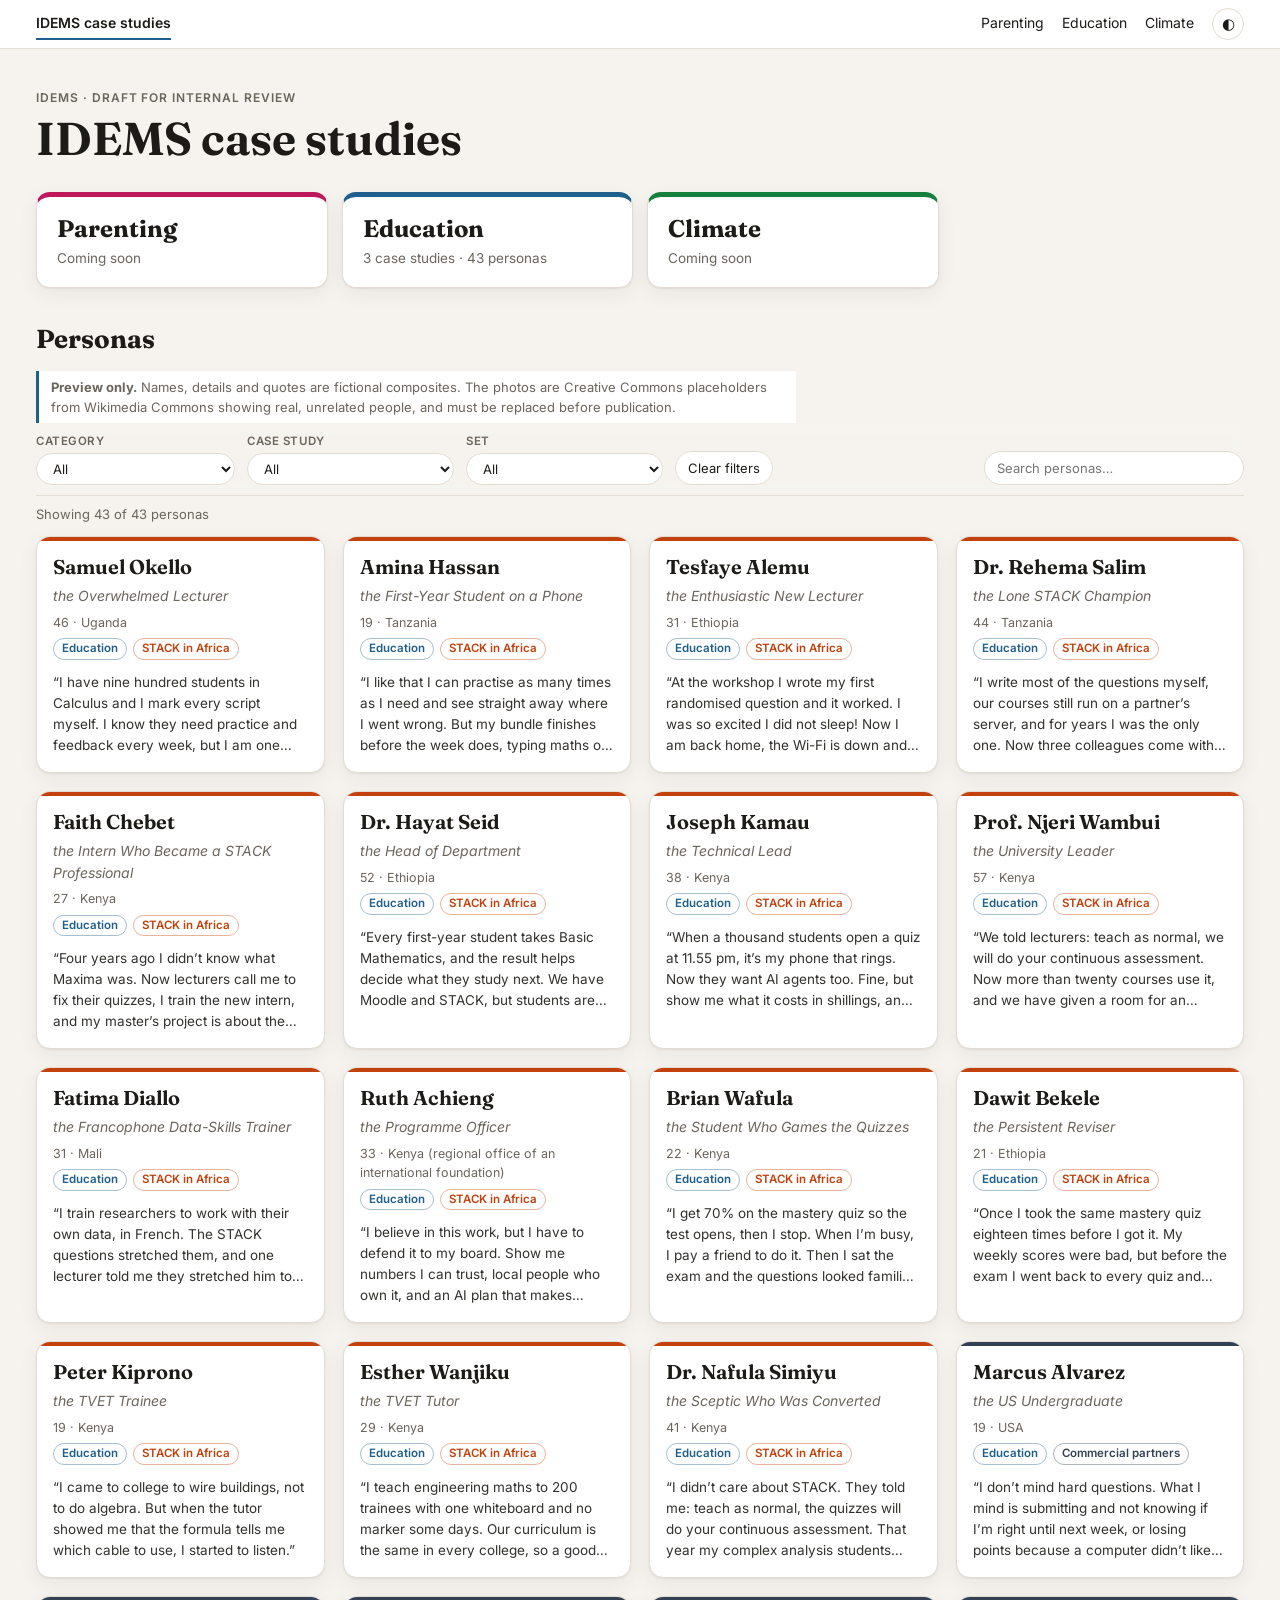
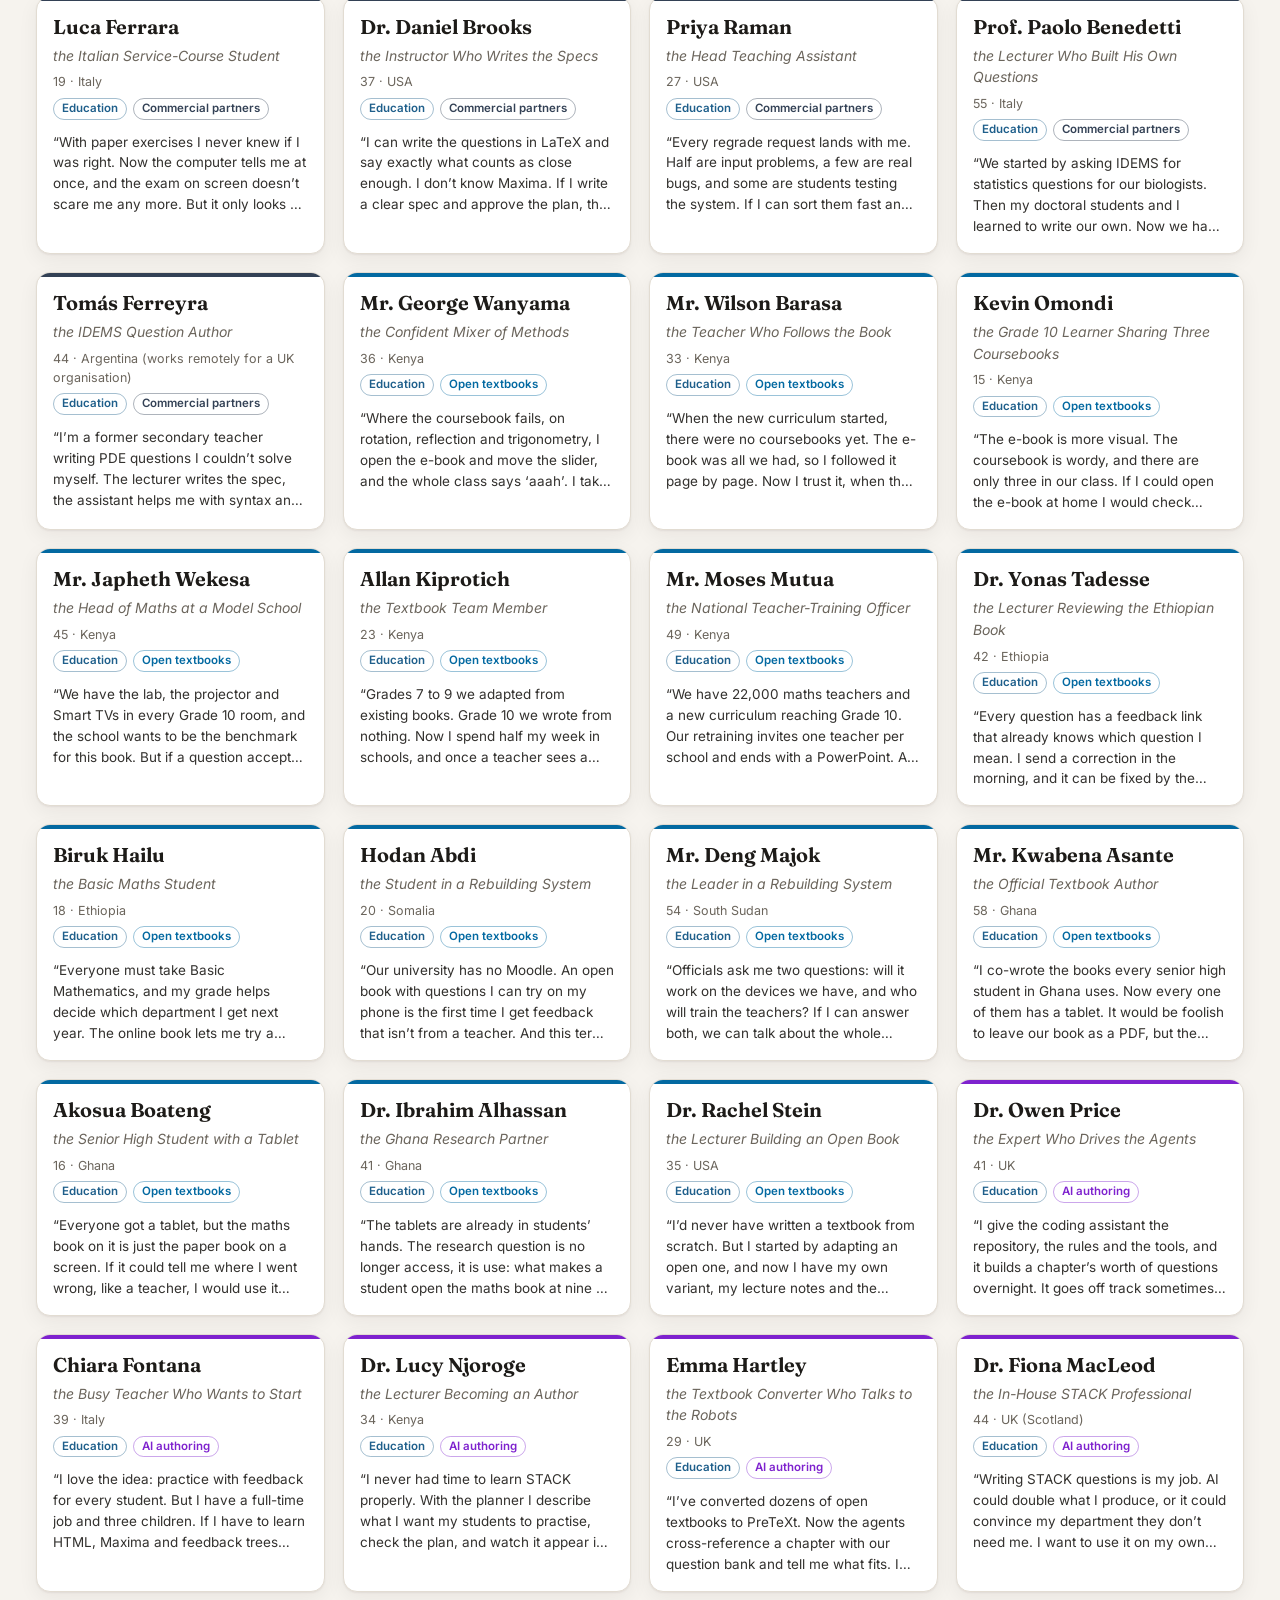
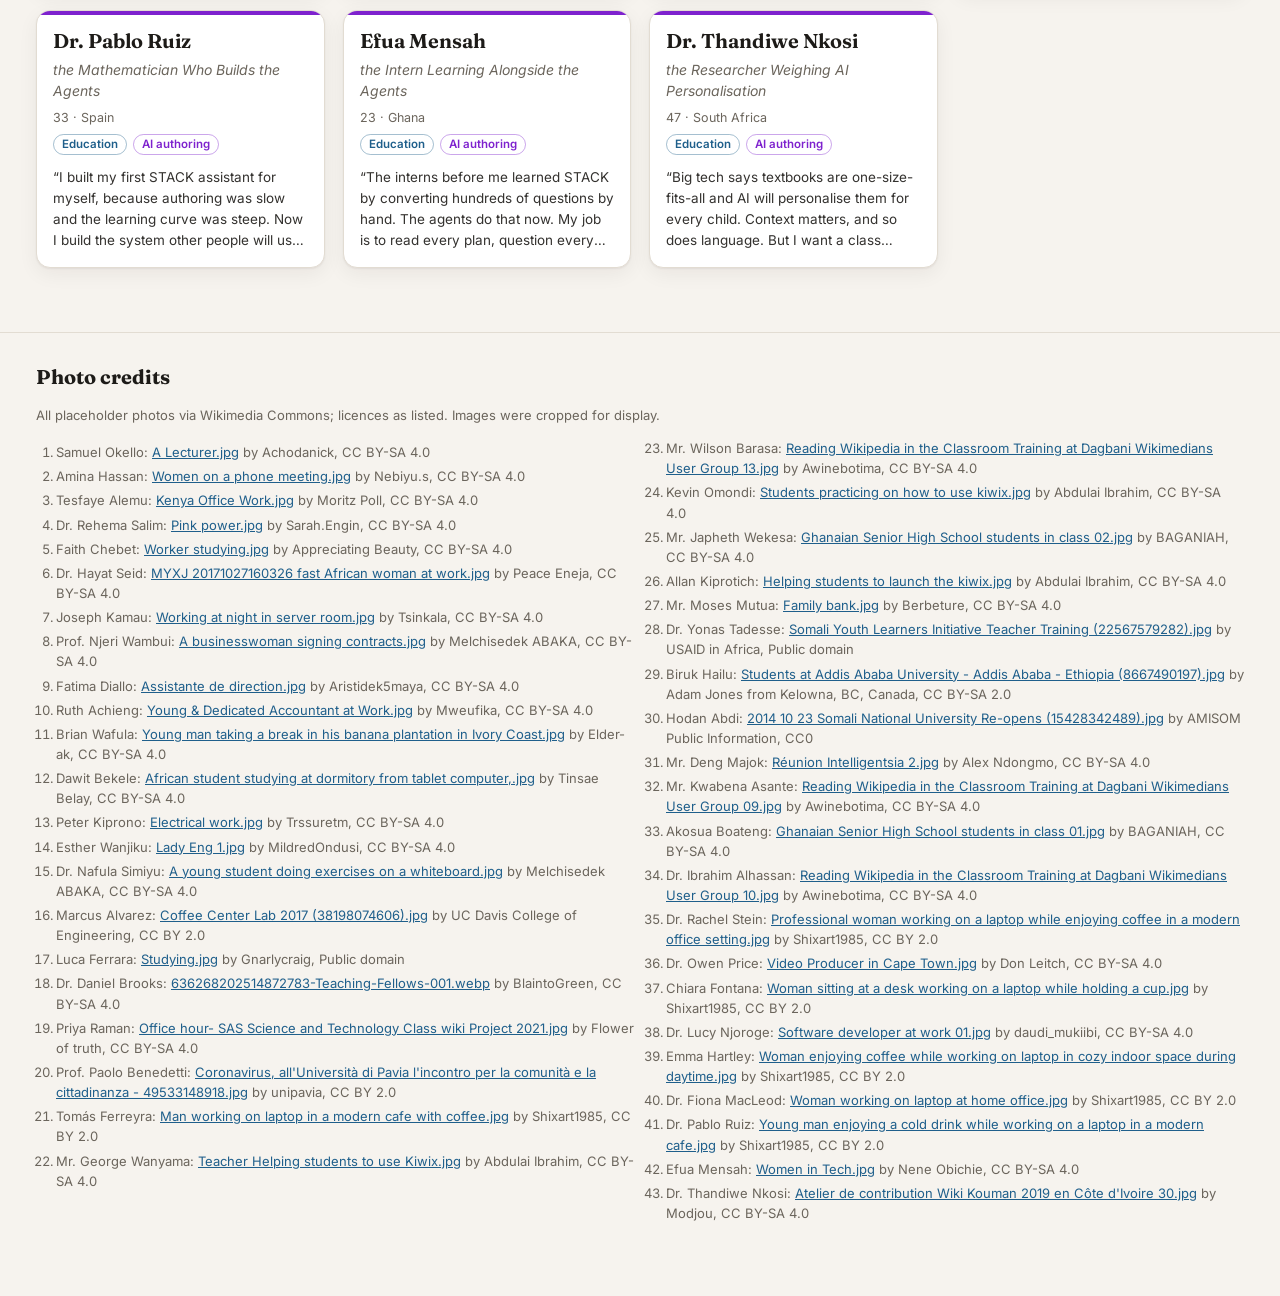
==== commit 9b9762d2: "Move all content into JSON and render pages from it - content/: site text, categories (sets, case-st" ====
--- a/index.html
+++ b/index.html
@@ -9,34 +9,9 @@
 <link href="https://fonts.googleapis.com/css2?family=Fraunces:opsz,wght@9..144,500;9..144,650&family=Inter:wght@400;500;600;700&display=swap" rel="stylesheet">
 <link rel="stylesheet" href="assets/site.css">
 </head>
-<body>
-<nav class="topnav"></nav>
-
-<header class="top">
-  <div class="wrap">
-    <div class="eyebrow">IDEMS · Draft for internal review</div>
-    <h1>IDEMS case studies</h1>
-  </div>
-</header>
-
-<main class="wrap">
-  <div class="cat-list" id="category-list"></div>
-
-  <h2 class="section">Personas</h2>
-  <p class="note"><strong>Preview only.</strong> Names, details and quotes are fictional composites. The photos are Creative Commons placeholders from Wikimedia Commons showing real, unrelated people, and must be replaced before publication.</p>
-  <div id="persona-browser"></div>
-</main>
-
-<footer class="site">
-  <div class="wrap">
-    <h2>Photo credits</h2>
-    <p>All placeholder photos via Wikimedia Commons; licences as listed. Images were cropped for display.</p>
-    <ol id="credits"></ol>
-  </div>
-</footer>
-
-<script src="data/catalogue.js"></script>
-<script src="data/education.js"></script>
+<!-- Content comes from content/*.json and is rendered by assets/site.js. -->
+<body data-page="home">
+<div id="app"></div>
 <script src="assets/site.js"></script>
 </body>
 </html>
--- a/assets/site.css
+++ b/assets/site.css
@@ -6,9 +6,6 @@
   --shadow: 0 1px 2px rgba(30,25,15,.06), 0 6px 20px rgba(30,25,15,.06);
   /* Categories */
   --c-parenting: #be185d; --c-education: #1f5f8b; --c-climate: #15803d;
-  /* Persona groups */
-  --g-students: #c2410c; --g-teaching: #1f6f8b; --g-support: #6d28d9; --g-leadership: #9f1239;
-  --g-funders: #a16207; --g-research: #15803d; --g-content: #b45309;
   /* Education sets */
   --s-africa: #c2410c; --s-commercial: #334155; --s-textbooks: #0369a1; --s-ai: #7e22ce;
 }
@@ -17,8 +14,6 @@
     --bg: #161513; --surface: #1f1e1b; --surface-2: #2a2824; --text: #eeeae3; --muted: #a39d93;
     --line: #36332e; --accent: #7cb8e0; --accent-soft: #1d2b36; --shadow: 0 1px 2px rgba(0,0,0,.3), 0 6px 20px rgba(0,0,0,.25);
     --c-parenting: #f472b6; --c-education: #7cb8e0; --c-climate: #4ade80;
-    --g-students: #fb923c; --g-teaching: #5ab4d6; --g-support: #a78bfa; --g-leadership: #fb7185;
-    --g-funders: #facc15; --g-research: #4ade80; --g-content: #fbbf24;
     --s-africa: #fb923c; --s-commercial: #cbd5e1; --s-textbooks: #38bdf8; --s-ai: #c084fc;
   }
 }
@@ -26,8 +21,6 @@
   --bg: #161513; --surface: #1f1e1b; --surface-2: #2a2824; --text: #eeeae3; --muted: #a39d93;
   --line: #36332e; --accent: #7cb8e0; --accent-soft: #1d2b36; --shadow: 0 1px 2px rgba(0,0,0,.3), 0 6px 20px rgba(0,0,0,.25);
   --c-parenting: #f472b6; --c-education: #7cb8e0; --c-climate: #4ade80;
-  --g-students: #fb923c; --g-teaching: #5ab4d6; --g-support: #a78bfa; --g-leadership: #fb7185;
-  --g-funders: #facc15; --g-research: #4ade80; --g-content: #fbbf24;
   --s-africa: #fb923c; --s-commercial: #cbd5e1; --s-textbooks: #38bdf8; --s-ai: #c084fc;
 }
 * { box-sizing: border-box; }
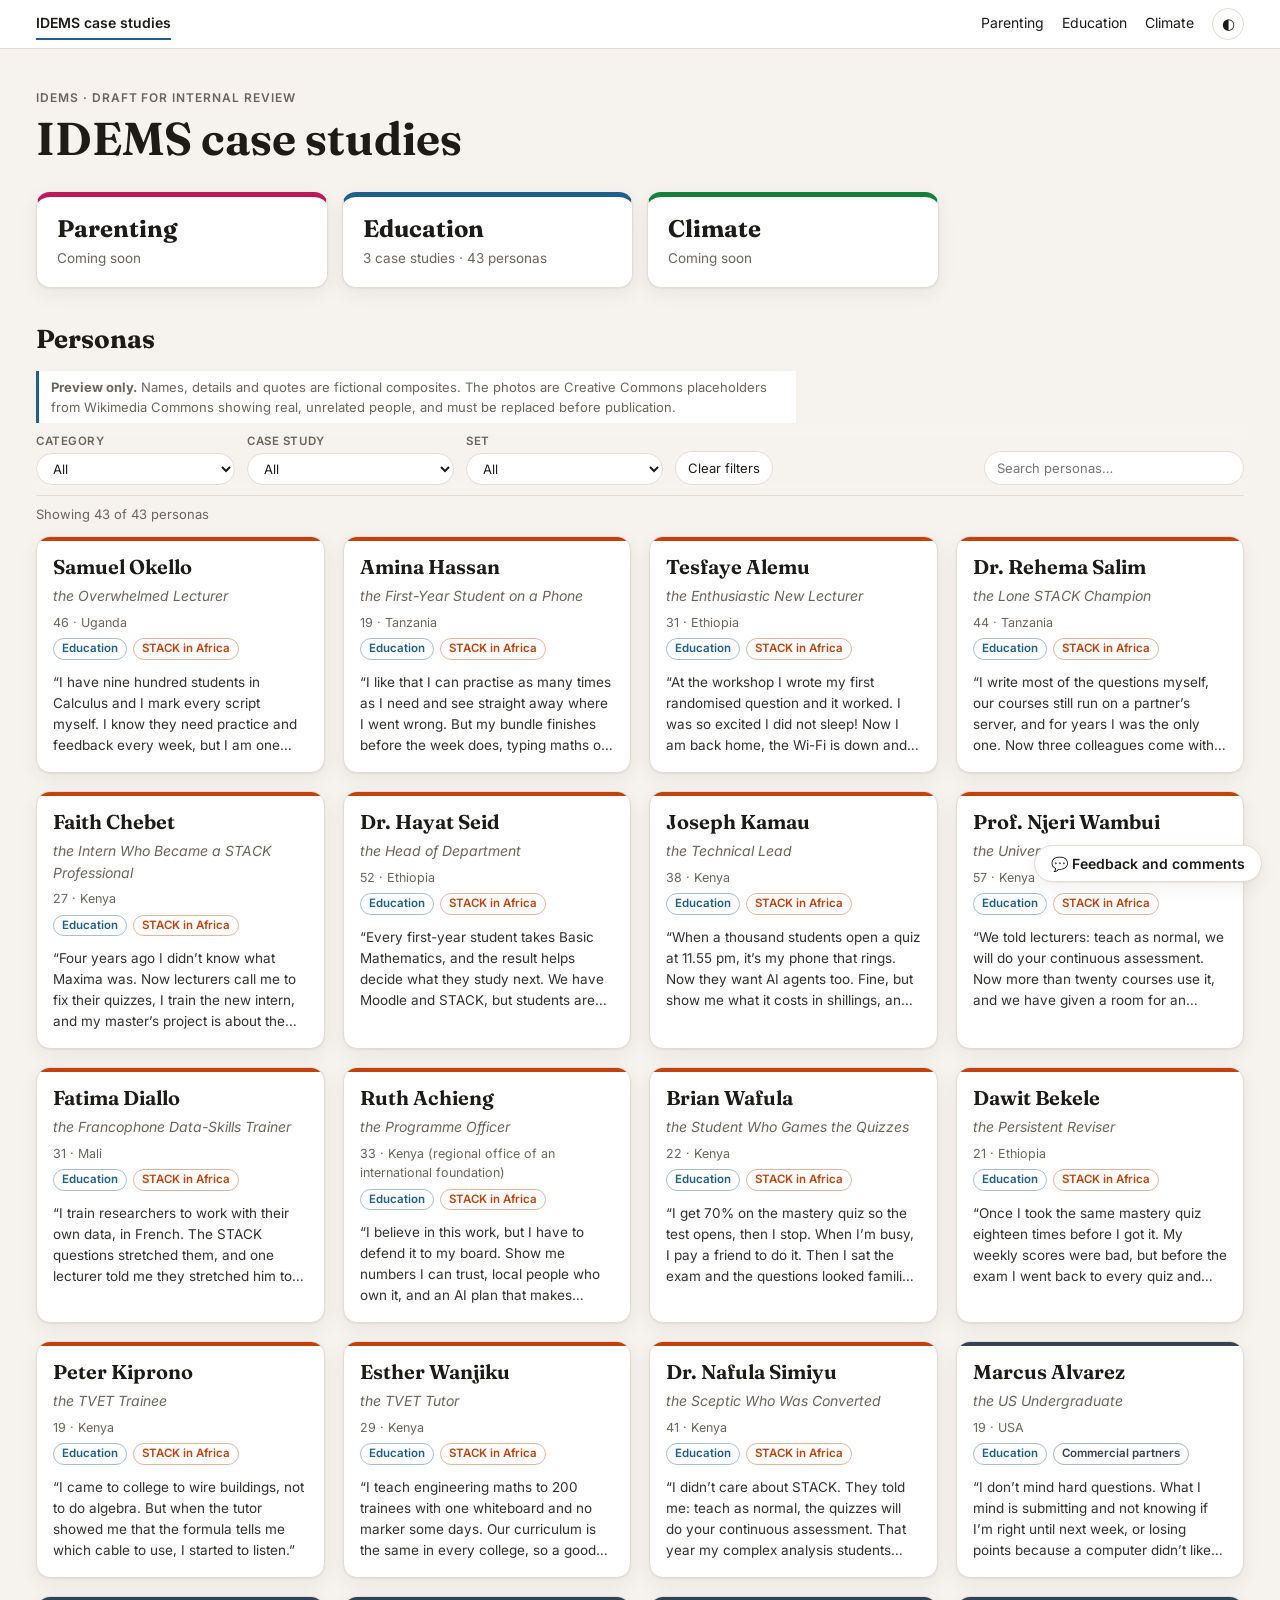
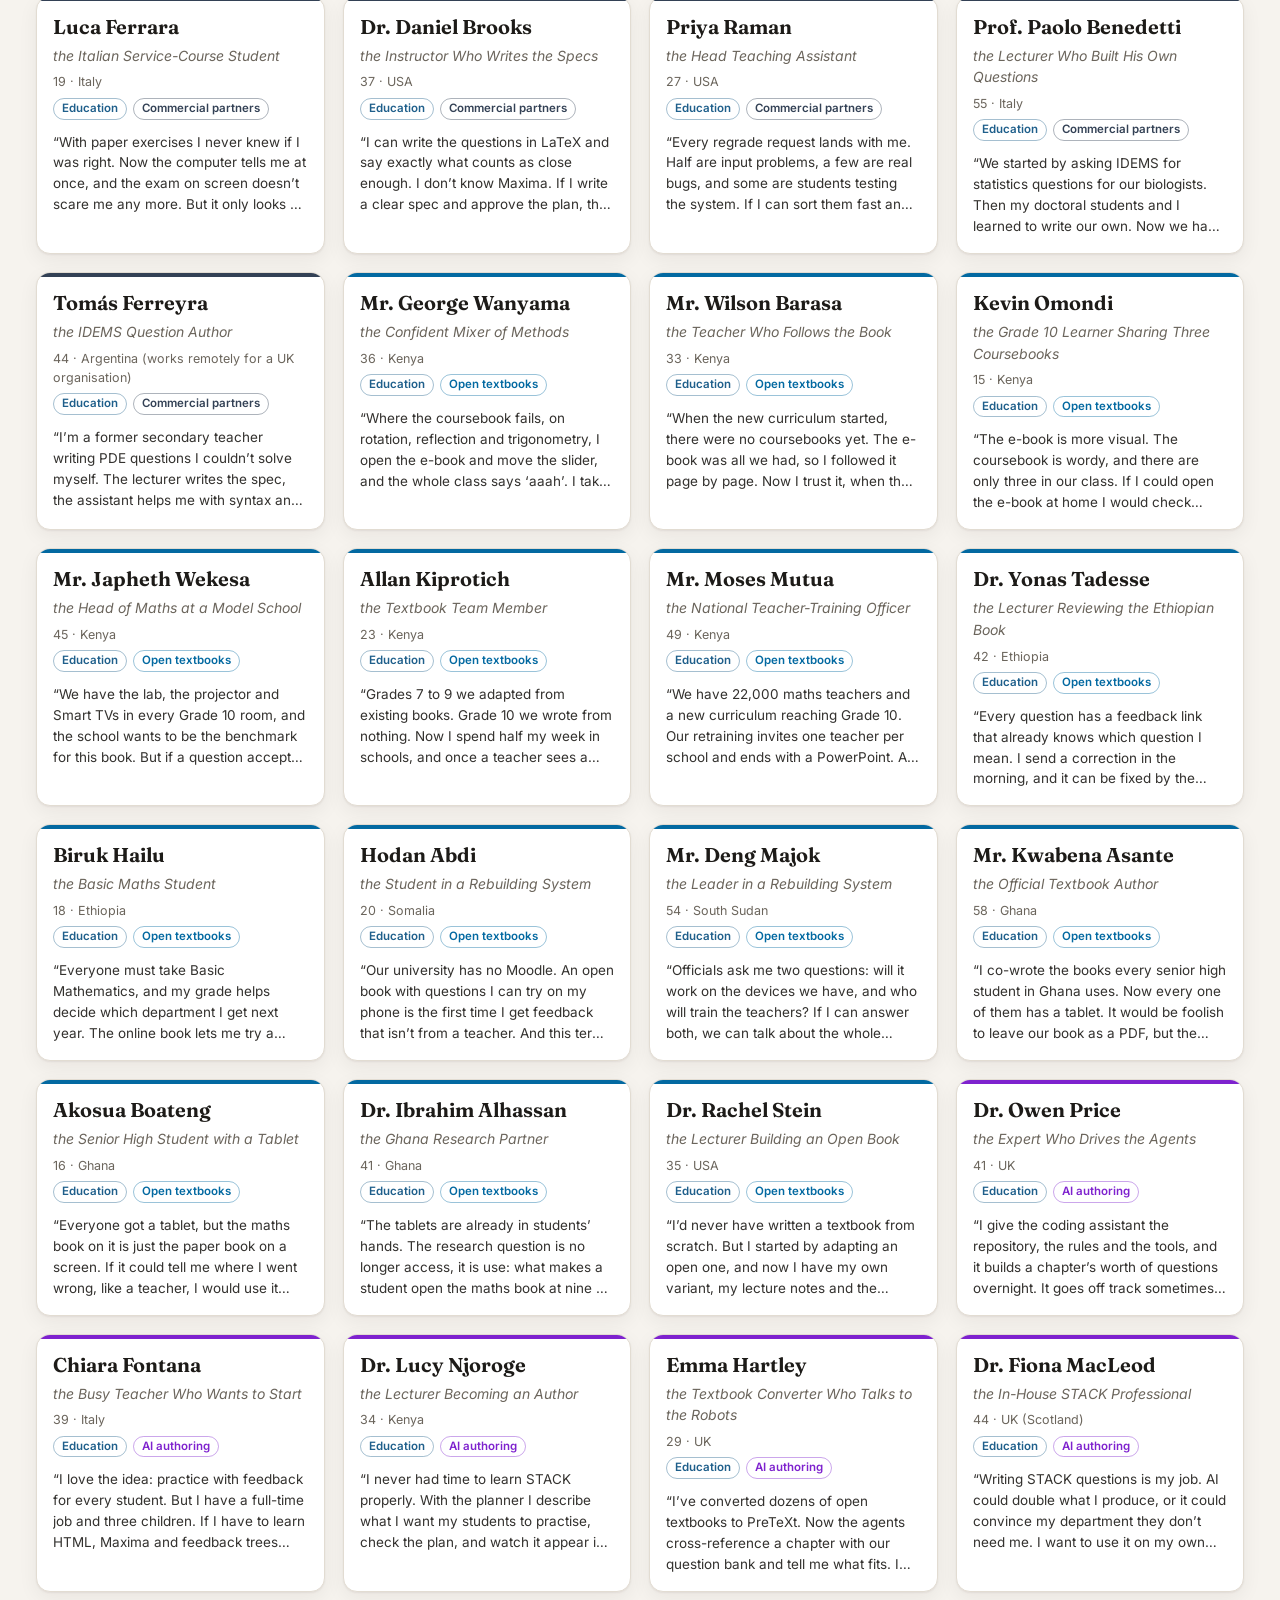
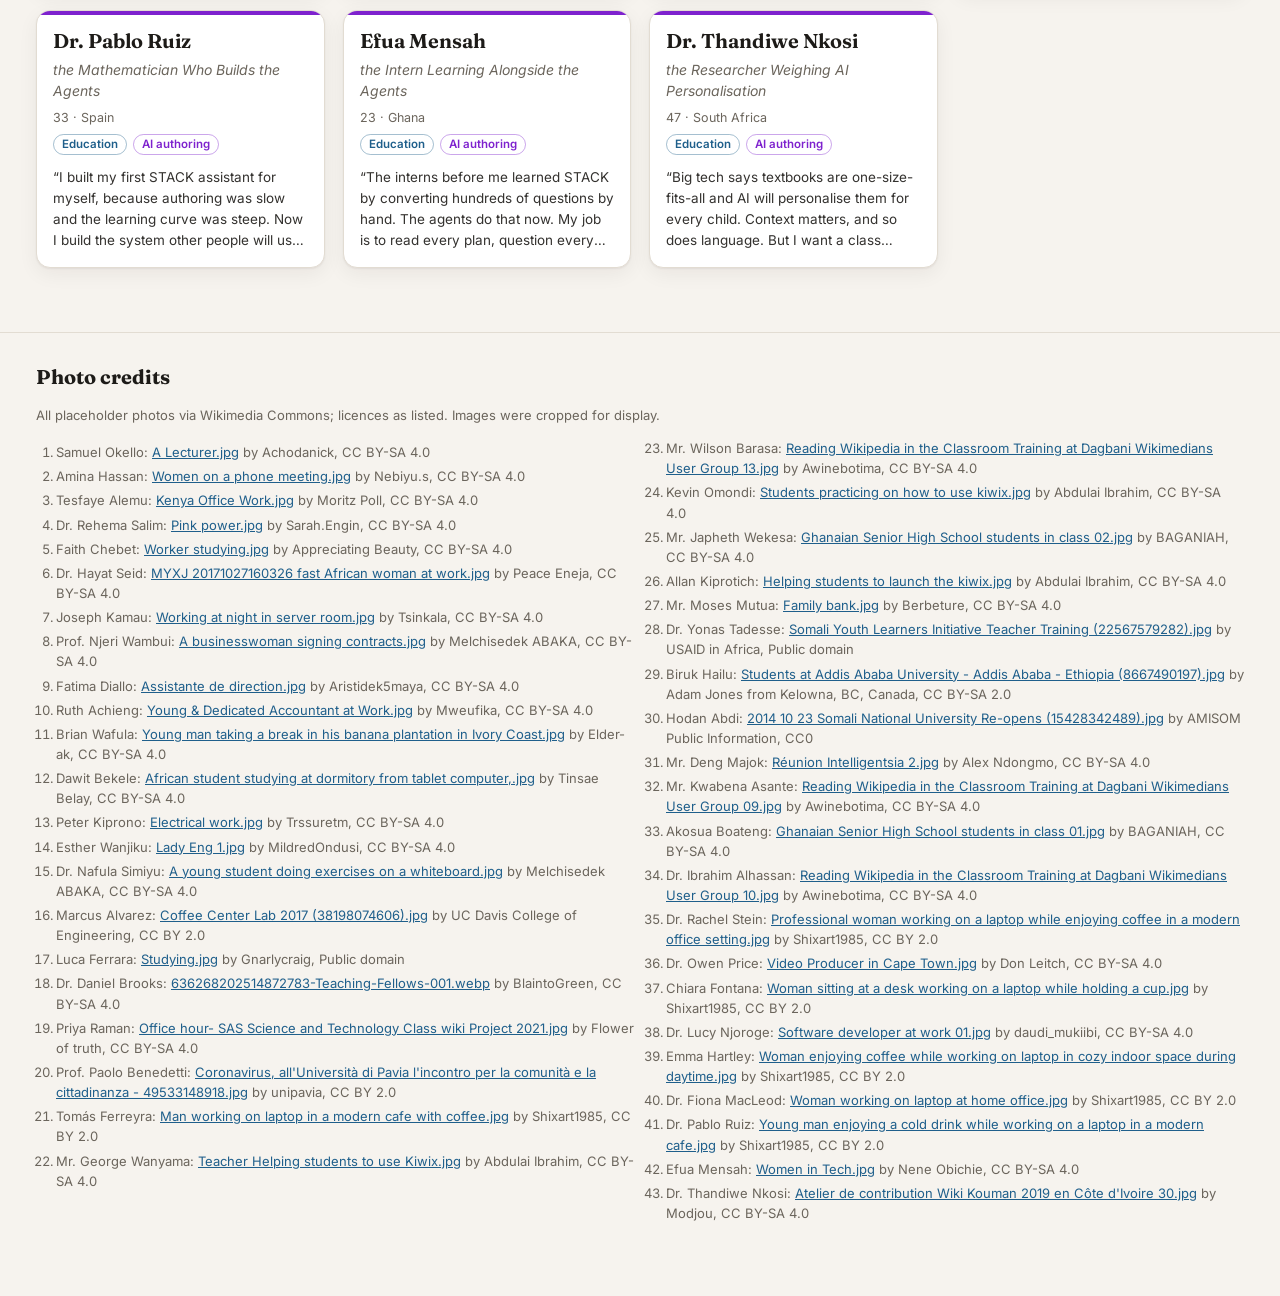
==== commit 8ef72812: "chore: refactor feedback tool to be as modular as possible" ====
--- a/index.html
+++ b/index.html
@@ -8,10 +8,12 @@
 <link rel="preconnect" href="https://fonts.gstatic.com" crossorigin>
 <link href="https://fonts.googleapis.com/css2?family=Fraunces:opsz,wght@9..144,500;9..144,650&family=Inter:wght@400;500;600;700&display=swap" rel="stylesheet">
 <link rel="stylesheet" href="assets/site.css">
+<link rel="stylesheet" href="assets/feedback-tool/feedback.css">
 </head>
 <!-- Content comes from content/*.json and is rendered by assets/site.js. -->
 <body data-page="home">
 <div id="app"></div>
+<script src="assets/feedback-tool/tool.js"></script>
 <script src="assets/site.js"></script>
 </body>
 </html>
--- a/assets/site.css
+++ b/assets/site.css
@@ -142,3 +142,53 @@
   .controls, .theme-btn { display: none; }
   .card, .cat-card, .case-card { break-inside: avoid; box-shadow: none; }
 }
+
+/* ---------- Edit mode (assets/editor.js) ----------
+   The bar and dialogs come from the feedback tool (assets/feedback-tool/feedback.css). */
+body.editing { padding-bottom: 90px; }
+.ed-tools button { font: 600 13px Inter, system-ui, sans-serif; border: 1px solid var(--line); background: var(--surface); color: var(--text); border-radius: 8px; padding: 7px 12px; cursor: pointer; }
+.editing .ed { outline: 1px dashed transparent; outline-offset: 3px; border-radius: 4px; transition: outline-color .15s, background .15s; }
+.editing .ed:hover { outline-color: var(--line); }
+.editing .ed:focus { outline: 2px solid var(--accent); background: var(--accent-soft); }
+.editing .ed-changed { background: rgba(250, 204, 21, .22); }
+.editing .ed:empty::before { content: "Type here…"; color: var(--muted); }
+.chip { display: inline-block; padding: 0 6px; margin: 0 1px; border-radius: 6px; background: var(--surface-2); border: 1px solid var(--line); font-size: .86em; line-height: 1.5; cursor: default; user-select: all; }
+.ed-section { position: relative; }
+.ed-block { position: relative; border-left: 3px solid transparent; padding-left: 10px; margin-left: -13px; }
+.ed-block:hover, .ed-block:focus-within { border-left-color: var(--line); }
+.ed-block.ed-new { border-left-color: #16a34a; }
+.ed-block.ed-deleted > :not(.ed-tools) { opacity: .35; text-decoration: line-through; pointer-events: none; }
+.ed-tools { position: absolute; top: -16px; right: 0; z-index: 5; display: flex; gap: 6px; padding: 3px; border-radius: 10px; background: var(--bg); visibility: hidden; }
+.ed-tools button { padding: 3px 9px; font-size: 12px; }
+.ed-block:hover > .ed-tools, .ed-block:focus-within > .ed-tools, .ed-deleted > .ed-tools, .ed-section:hover > .ed-tools-sec { visibility: visible; }
+.ed-tools-sec { top: 8px; right: 0; }
+.ed-footnote { color: var(--muted); font-size: 14px; border-top: 1px solid var(--line); padding-top: 16px; margin-top: 40px; }
+.pf-editing [data-pf] { min-width: 1em; }
+.pf-edit-note { font-size: 13px; color: var(--accent); margin: 6px 0 0; }
+/* Add/remove controls for entries, rows, points and figures; persona row picker */
+.ed-itools { display: inline-flex; gap: 3px; margin-left: 6px; vertical-align: middle; opacity: .25; transition: opacity .15s; }
+li:hover > .ed-itools, .stat:hover > .ed-itools, tr:hover .ed-itools, th:hover > .ed-itools, .ed-itools:focus-within { opacity: 1; }
+.ed-itools button, .ed-addfirst, .ed-px { font: 600 12px Inter, system-ui, sans-serif; line-height: 1; border: 1px solid var(--line); background: var(--surface); color: var(--text); border-radius: 6px; padding: 3px 6px; cursor: pointer; }
+.ed-itools button:hover, .ed-px:hover { border-color: var(--accent); color: var(--accent); }
+.stat { position: relative; }
+.stat > .ed-itools { position: absolute; top: 6px; right: 6px; margin: 0; }
+.ed-table td.ed-rowtools, .ed-table th.ed-rowtools { width: 1%; white-space: nowrap; border-bottom-color: transparent; }
+.ed-addfirst { margin: 4px 0 8px; }
+.ed-pwrap { position: relative; display: block; }
+.ed-pwrap .pcard { height: 100%; box-sizing: border-box; }
+.ed-px { position: absolute; top: -8px; right: -8px; border-radius: 999px; padding: 3px 7px; box-shadow: var(--shadow); }
+.ed-padd { align-self: center; font: 14px Inter, system-ui, sans-serif; padding: 10px; border: 1px dashed var(--line); border-radius: 12px; background: var(--surface); color: var(--muted); }
+.fb-items li.ed-sent { color: var(--muted); }
+
+/* ---------- Feedback tool (assets/feedback-tool/): this site's colours, fonts and targets ---------- */
+:root {
+  --fb-bg: var(--bg); --fb-surface: var(--surface); --fb-text: var(--text); --fb-muted: var(--muted); --fb-line: var(--line);
+  --fb-accent: var(--accent); --fb-shadow: var(--shadow);
+  --fb-font: Inter, system-ui, sans-serif; --fb-heading-font: Fraunces, Georgia, serif;
+}
+@media (prefers-color-scheme: dark) { :root:not([data-theme="light"]) { --fb-comment-bg: #2a2414; } }
+:root[data-theme="dark"] { --fb-comment-bg: #2a2414; }
+/* The parts people can comment on (assets/site-feedback.js) */
+.feedback-mode [data-block]:hover, .feedback-mode [data-section]:hover, .feedback-mode [data-doc]:hover,
+.feedback-mode [data-pf]:hover, .feedback-mode [data-sf]:hover, .feedback-mode [data-cf]:hover { outline: 1px dashed var(--line); outline-offset: 4px; border-radius: 4px; }
+.feedback-mode .fb-stack [data-block]:hover { outline: none; }
--- a/assets/feedback-tool/feedback.css
+++ b/assets/feedback-tool/feedback.css
@@ -0,0 +1,80 @@
+/* Feedback tool: the 💬 button, the bar, dialogs, comment cards and the view of open feedback.
+   Colours and fonts come from the --fb-* settings below. A site sets them on :root to match its own look (dark
+   themes included); these defaults have no specificity, so any :root rule wins. Load this file after the site's
+   main stylesheet. */
+:where(:root) {
+  --fb-bg: #f6f8fa; --fb-surface: #ffffff; --fb-text: #1f2328; --fb-muted: #656d76; --fb-line: #d0d7de; --fb-accent: #0969da;
+  --fb-shadow: 0 1px 2px rgba(0,0,0,.06), 0 6px 20px rgba(0,0,0,.06);
+  --fb-font: system-ui, -apple-system, "Segoe UI", sans-serif; --fb-heading-font: inherit;
+  --fb-comment-bg: #fffbeb;          /* the person's own comments */
+  --fb-edit-bg: var(--fb-surface);   /* proposed edits */
+}
+
+/* ---------- Button, bar and dialogs (also used by a site's editor) ---------- */
+.fb-fab { position: fixed; right: 18px; bottom: 18px; z-index: 50; background: var(--fb-surface); color: var(--fb-text); border: 1px solid var(--fb-line); border-radius: 999px; padding: 9px 16px; font: 600 14px var(--fb-font); box-shadow: var(--fb-shadow); cursor: pointer; }
+.fb-fab:hover { border-color: var(--fb-accent); color: var(--fb-accent); }
+.fb-bar { position: fixed; left: 0; right: 0; bottom: 0; z-index: 60; background: var(--fb-surface); border-top: 2px solid var(--fb-accent); box-shadow: 0 -4px 20px rgba(0,0,0,.08); }
+.fb-bar-in { max-width: 1100px; margin: 0 auto; padding: 10px 16px; display: flex; flex-wrap: wrap; align-items: center; gap: 10px 12px; font: 14px var(--fb-font); }
+.fb-bar .fb-count { color: var(--fb-accent); font-weight: 600; }
+.fb-bar .fb-hint { color: var(--fb-muted); flex: 1 1 200px; font-size: 13px; }
+.fb-bar button, .fb-dialog button { font: 600 13px var(--fb-font); border: 1px solid var(--fb-line); background: var(--fb-surface); color: var(--fb-text); border-radius: 8px; padding: 7px 12px; cursor: pointer; }
+.fb-bar button.primary, .fb-dialog button.primary { background: var(--fb-accent); border-color: var(--fb-accent); color: var(--fb-bg); }
+.fb-bar button:disabled { opacity: .5; cursor: default; }
+dialog.fb-dialog { border: none; border-radius: 14px; padding: 24px 26px; max-width: 620px; width: calc(100% - 32px); background: var(--fb-surface); color: var(--fb-text); box-shadow: 0 20px 60px rgba(0,0,0,.25); font: 15px/1.5 var(--fb-font); }
+dialog.fb-dialog::backdrop { background: rgba(20, 18, 15, .45); }
+.fb-dialog h2 { font-family: var(--fb-heading-font); margin: 0 0 12px; }
+.fb-items { list-style: none; padding: 0; margin: 0 0 16px; max-height: 40vh; overflow: auto; border: 1px solid var(--fb-line); border-radius: 10px; }
+.fb-items li { display: flex; gap: 12px; align-items: center; justify-content: space-between; padding: 8px 12px; border-bottom: 1px solid var(--fb-line); }
+.fb-items li:last-child { border-bottom: none; }
+.fb-field { display: block; font-weight: 600; margin-bottom: 12px; }
+.fb-field span { font-weight: 400; color: var(--fb-muted); }
+.fb-dialog textarea { display: block; width: 100%; box-sizing: border-box; margin-top: 6px; font: inherit; padding: 8px 10px; border: 1px solid var(--fb-line); border-radius: 8px; background: var(--fb-bg); color: var(--fb-text); }
+.fb-explain { color: var(--fb-muted); font-size: 14px; }
+.fb-buttons { display: flex; justify-content: flex-end; gap: 10px; margin-top: 16px; }
+@media print { .fb-fab, .fb-bar { display: none; } }
+.fb-bar .fb-who { color: var(--fb-muted); }
+.fb-link { background: none !important; border: none !important; padding: 0 !important; color: var(--fb-accent) !important; text-decoration: underline; cursor: pointer; font: inherit !important; }
+.fb-gate input { display: block; width: 100%; box-sizing: border-box; margin-top: 6px; font: inherit; padding: 9px 11px; border: 1px solid var(--fb-line); border-radius: 8px; background: var(--fb-bg); color: var(--fb-text); }
+.fb-gate-msg { color: #b45309; font-size: 14px; }
+.fb-gate a { color: var(--fb-accent); }
+.fb-buttons-wrap { flex-wrap: wrap; }
+
+/* ---------- Feedback mode ---------- */
+body.feedback-mode { padding-bottom: 90px; }
+.fb-float { position: fixed; z-index: 70; font: 600 12.5px var(--fb-font); border: 1px solid var(--fb-accent); background: var(--fb-surface); color: var(--fb-accent); border-radius: 999px; padding: 5px 11px; box-shadow: var(--fb-shadow); cursor: pointer; }
+.fb-float:hover { background: var(--fb-accent); color: var(--fb-bg); }
+.fb-float-sel { background: var(--fb-accent); color: var(--fb-bg); }
+.fb-stack { margin: 6px 0 18px; display: grid; gap: 8px; font: 14.5px/1.5 var(--fb-font); font-style: normal; }
+.fb-card { background: var(--fb-comment-bg); border: 1px solid #f59e0b55; border-left: 4px solid #f59e0b; border-radius: 10px; padding: 10px 14px; color: var(--fb-text); }
+.fb-card.fb-other { background: var(--fb-surface); border-color: var(--fb-line); border-left-color: var(--fb-accent); }
+.fb-head { font-size: 12.5px; font-weight: 600; color: var(--fb-muted); margin-bottom: 4px; }
+.fb-head a { color: var(--fb-accent); }
+.fb-state { font-weight: 400; }
+.fb-quote { margin: 4px 0 6px; padding: 2px 10px; border-left: 3px solid #f59e0b; color: var(--fb-muted); font-style: italic; }
+.fb-text { margin: 0; white-space: pre-wrap; }
+.fb-card textarea { display: block; width: 100%; box-sizing: border-box; font: inherit; padding: 8px 10px; border: 1px solid var(--fb-line); border-radius: 8px; background: var(--fb-bg); color: var(--fb-text); margin: 4px 0 8px; }
+.fb-actions { display: flex; gap: 8px; justify-content: flex-end; margin-top: 6px; }
+.fb-actions button { font: 600 12.5px var(--fb-font); border: 1px solid var(--fb-line); background: var(--fb-surface); color: var(--fb-text); border-radius: 8px; padding: 5px 11px; cursor: pointer; }
+.fb-actions button.primary { background: var(--fb-accent); border-color: var(--fb-accent); color: var(--fb-bg); }
+::highlight(fb) { background-color: rgba(245, 158, 11, .35); }
+.fb-bar .fb-thread a, .fb-bar .fb-thread { color: var(--fb-muted); }
+.fb-choice { border: 1px solid var(--fb-line); border-radius: 12px; padding: 12px 16px; margin: 0 0 12px; }
+.fb-choice h3 { margin: 0 0 6px; font-size: 16px; }
+.fb-linkbox { display: flex; gap: 8px; }
+.fb-linkbox input { flex: 1; font: 13px ui-monospace, monospace; padding: 7px 9px; border: 1px solid var(--fb-line); border-radius: 8px; background: var(--fb-bg); color: var(--fb-text); }
+
+/* ---------- Open feedback and proposed edits ---------- */
+.fb-pick-tools { display: flex; gap: 8px; margin: 0 0 10px; flex-wrap: wrap; }
+.fb-pick-tools input { flex: 1; min-width: 160px; font: inherit; padding: 7px 10px; border: 1px solid var(--fb-line); border-radius: 8px; background: var(--fb-bg); color: var(--fb-text); }
+.fb-pick-list li { padding: 0; }
+.fb-pick-list label { display: flex; gap: 10px; align-items: flex-start; padding: 8px 12px; cursor: pointer; width: 100%; }
+.fb-pick-list input { margin-top: 4px; }
+.fb-pick-list small { color: var(--fb-muted); }
+.fb-tag { display: inline-block; font-size: 11.5px; font-weight: 600; border-radius: 999px; padding: 1px 8px; margin-right: 2px; background: #fef3c7; color: #92400e; }
+.fb-tag-edit { background: #dbeafe; color: #1e40af; }
+.fb-card.fb-edit { background: var(--fb-edit-bg); border-color: #3b82f655; border-left-color: #3b82f6; }
+.fb-label { margin: 0 0 2px; font-size: 12.5px; color: var(--fb-muted); }
+.fb-new { background: #3b82f614; border-radius: 6px; padding: 4px 8px; }
+.fb-was { margin-top: 6px; font-size: 13.5px; color: var(--fb-muted); }
+.fb-was summary { cursor: pointer; }
+@media print { .fb-float, .fb-stack { display: none; } }
